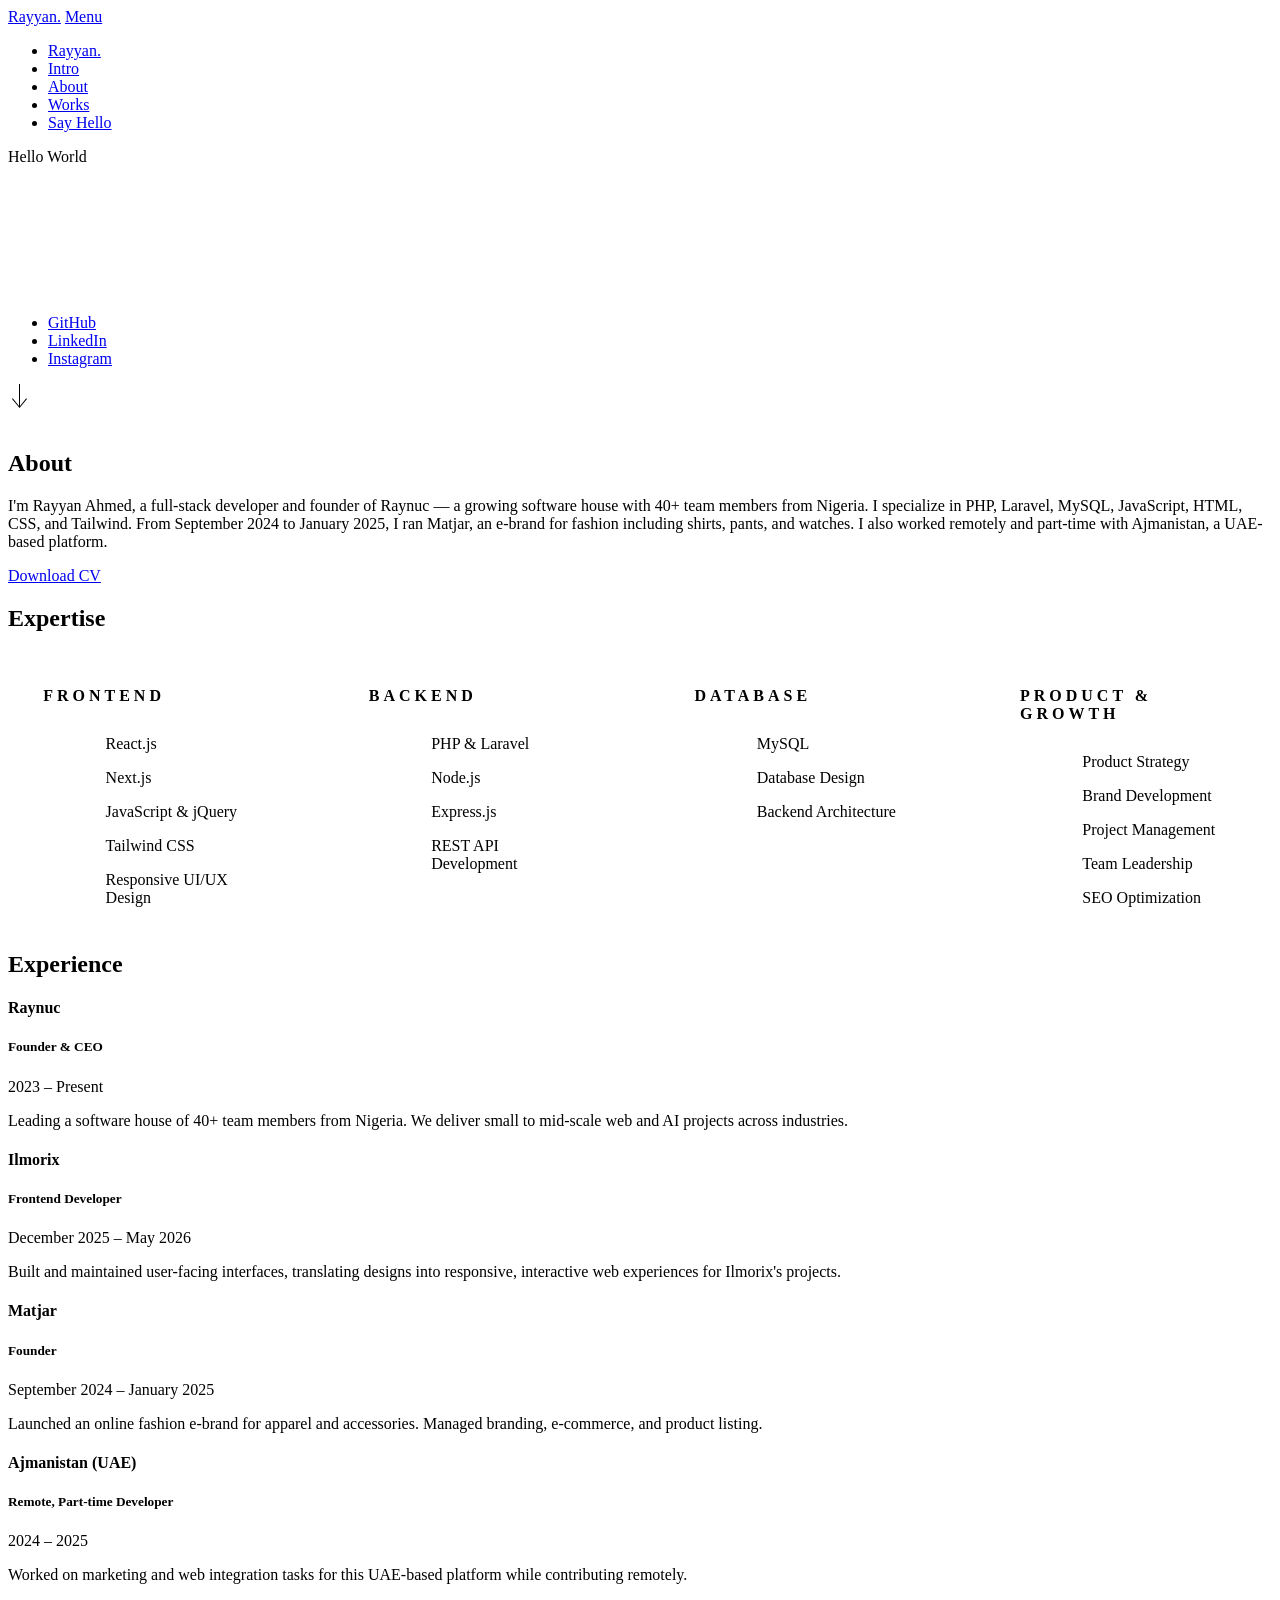
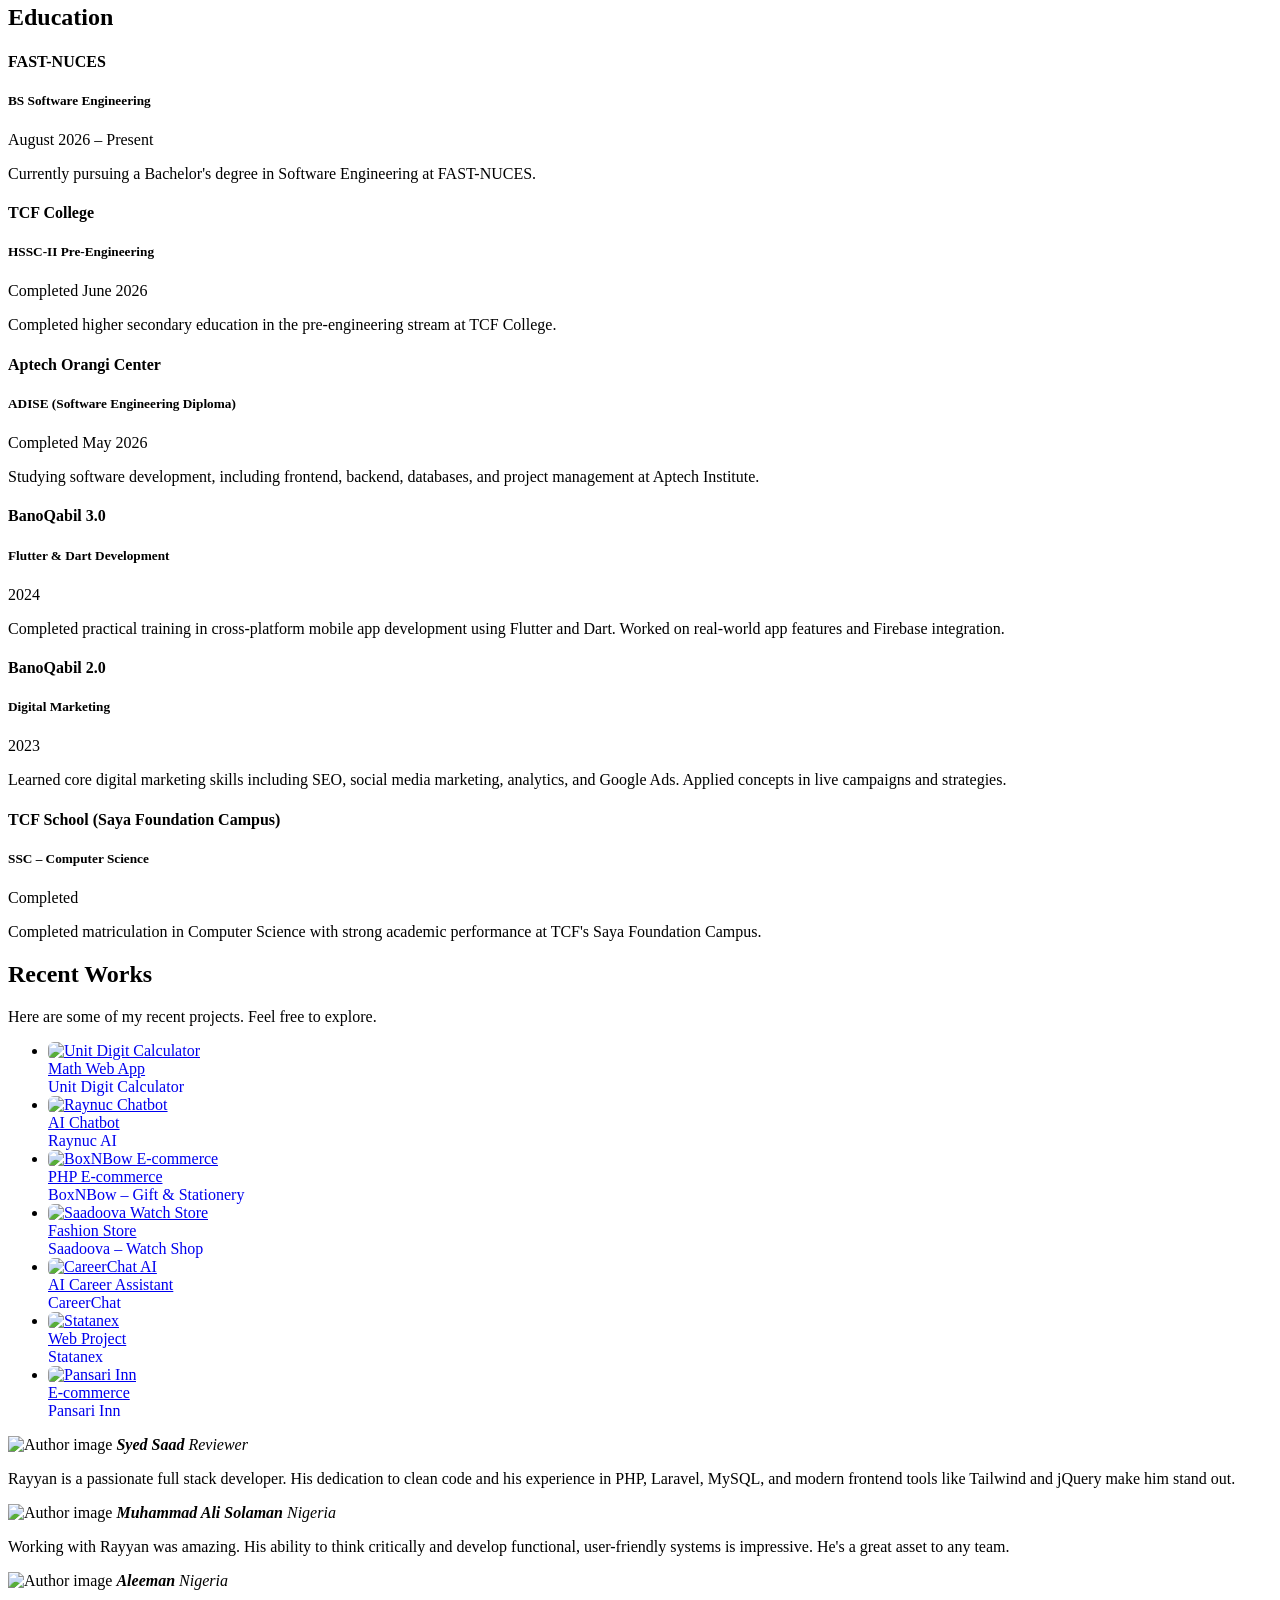
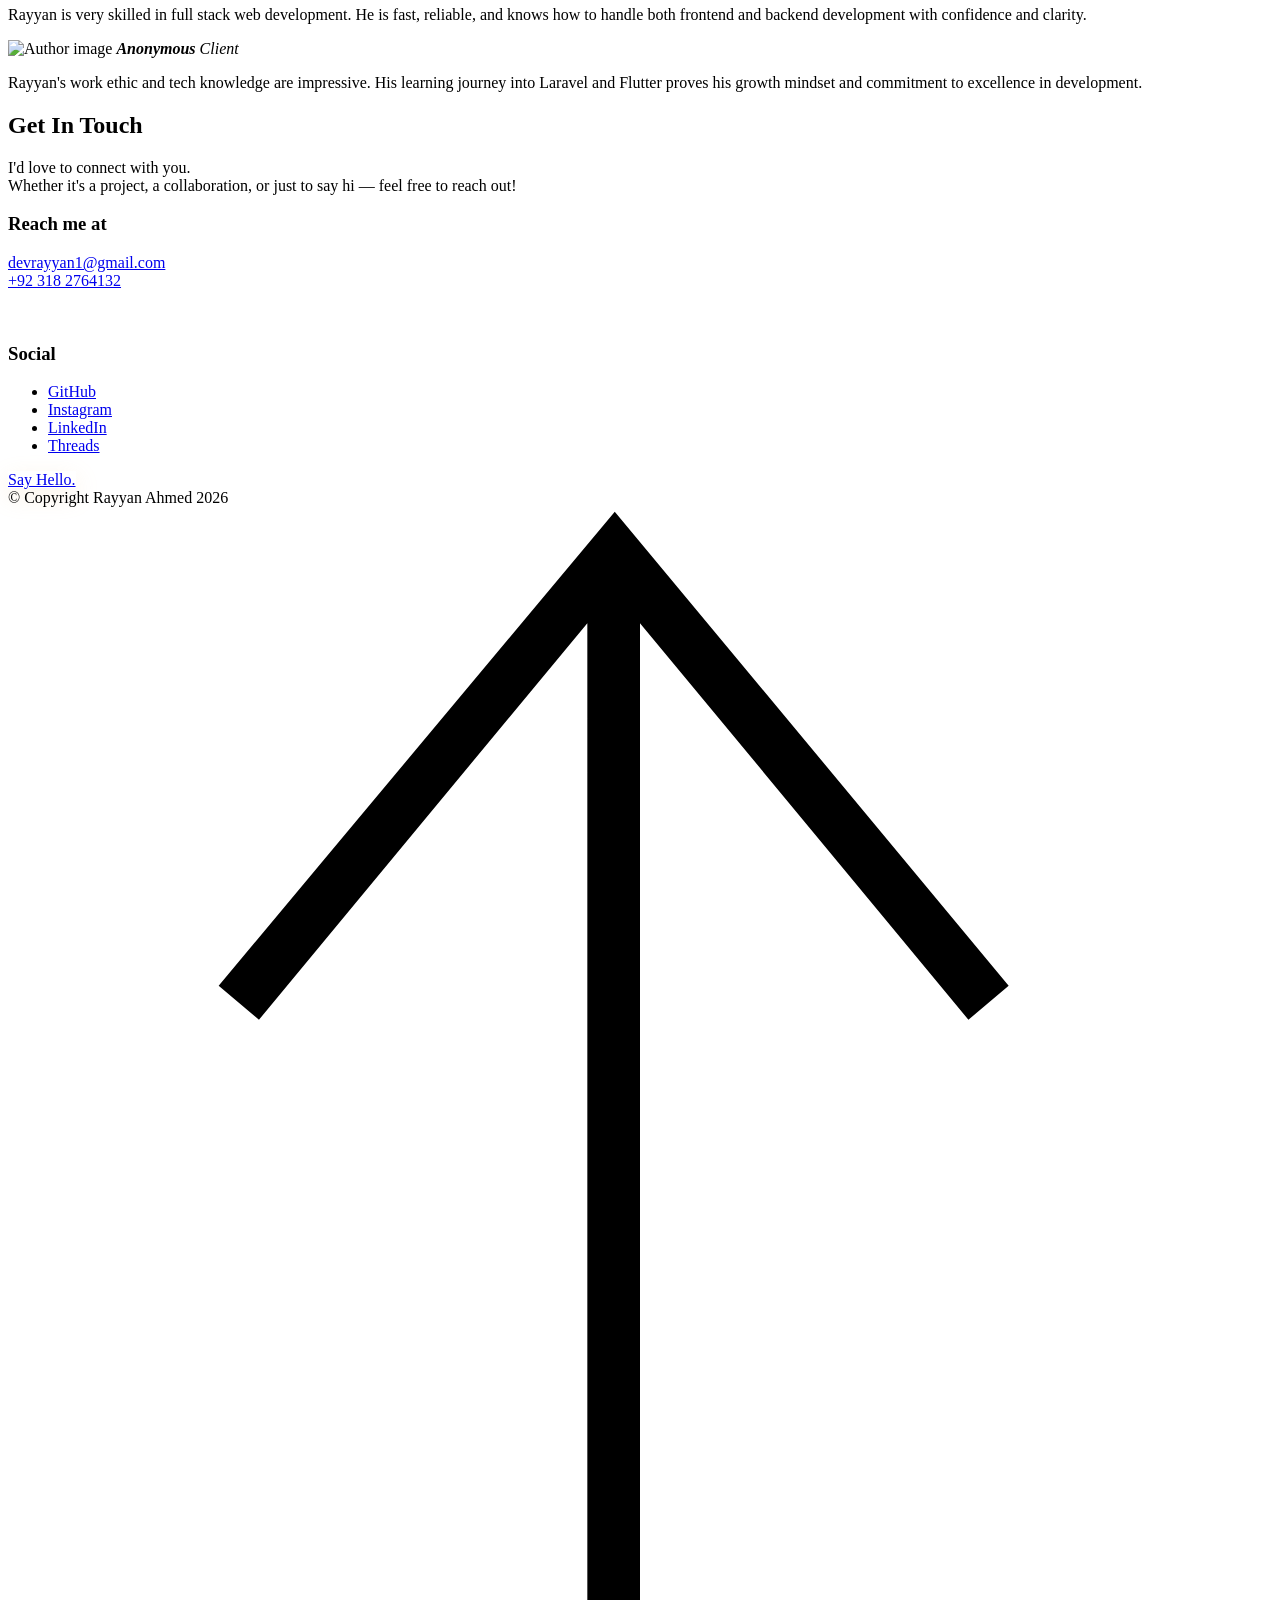
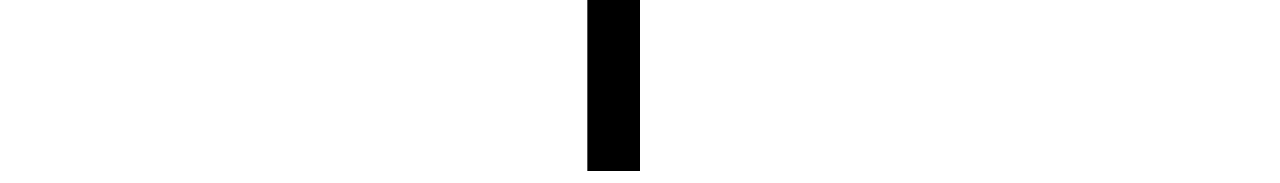
==== index.html @ e224a10b "Backup: portfolio state before premium 3D redesign Co-Authored-By: Claude Opus 5.5 <noreply@anthropi" ====
<!DOCTYPE html>
<html class="no-js ss-preload" lang="en">

<head>
    <meta charset="utf-8">
    <title>Rayyan Ahmed - Full Stack Developer (PHP, Laravel, JavaScript)</title>
    <meta name="viewport" content="width=device-width, initial-scale=1">

    <!-- SEO Meta -->
    <meta name="description"
        content="Rayyan Ahmed is a full stack developer skilled in PHP, Laravel, MySQL, JavaScript, Tailwind CSS & jQuery. Founder of Raynuc, building web apps and AI projects.">
    <meta name="keywords"
        content="Rayyan Ahmed, Full Stack Developer, PHP, Laravel, MySQL, JavaScript, Tailwind, Web Developer, Raynuc, AI Chatbot Developer, Portfolio">
    <meta name="author" content="Rayyan Ahmed">
    <meta name="robots" content="index, follow">

    <!-- Open Graph Meta (for LinkedIn, Facebook) -->
    <meta property="og:title" content="Rayyan Ahmed - Full Stack Developer">
    <meta property="og:description"
        content="Founder of Raynuc. Developer skilled in PHP, Laravel, MySQL, JavaScript, Tailwind CSS, jQuery.">
    <meta property="og:image" content="https://yourdomain.com/images/about-photo.jpg">
    <meta property="og:url" content="https://yourdomain.com/">
    <meta property="og:type" content="website">

    <!-- Twitter Card -->
    <meta name="twitter:card" content="summary_large_image">
    <meta name="twitter:title" content="Rayyan Ahmed - Full Stack Developer">
    <meta name="twitter:description" content="Full Stack Developer (PHP, Laravel, JavaScript). Founder of Raynuc.">
    <meta name="twitter:image" content="https://yourdomain.com/images/about-photo.jpg">

    <!-- Favicon -->
    <link rel="apple-touch-icon" sizes="180x180" href="apple-touch-icon.png">
    <link rel="icon" type="image/png" sizes="32x32" href="favicon-32x32.png">
    <link rel="icon" type="image/png" sizes="16x16" href="favicon-16x16.png">
    <link rel="manifest" href="site.webmanifest">

    <!-- CSS -->
    <link rel="stylesheet" href="css/vendor.css">
    <link rel="stylesheet" href="css/styles.css">

    <style>
        /* ====================== VARIED SECTION EFFECTS ====================== */

        /* ---- HERO: animated gradient shimmer text + drifting circles ---- */
        .text-huge-title {
            background: linear-gradient(100deg, var(--color-text-dark) 30%, var(--color-1) 45%, var(--color-text-dark) 60%);
            background-size: 220% auto;
            -webkit-background-clip: text;
            background-clip: text;
            -webkit-text-fill-color: transparent;
            animation: shimmer 7s linear infinite;
        }
        @keyframes shimmer {
            0% { background-position: 0% 50%; }
            100% { background-position: -220% 50%; }
        }
        .s-pagewrap .circles span {
            animation: drift 14s ease-in-out infinite;
        }
        .s-pagewrap .circles span:nth-child(2) { animation-duration: 18s; animation-direction: reverse; }
        .s-pagewrap .circles span:nth-child(3) { animation-duration: 11s; }
        .s-pagewrap .circles span:nth-child(4) { animation-duration: 16s; animation-direction: reverse; }
        @keyframes drift {
            0%, 100% { transform: translate(-50%, -50%) scale(1); }
            50% { transform: translate(-53%, -47%) scale(1.04); }
        }
        .intro-social li a { position: relative; }
        .intro-social li a::after {
            content: "";
            position: absolute;
            left: 0; bottom: -4px;
            width: 0; height: 1px;
            background: var(--color-1);
            transition: width .3s ease;
        }
        .intro-social li a:hover::after { width: 100%; }

        /* ---- ABOUT PHOTO: tilt-on-move (JS driven, class added) ---- */
        .about-info__pic-block { perspective: 1000px; }
        .about-info__pic {
            border-radius: 14px;
            box-shadow: 0 25px 60px rgba(0,0,0,.4);
            transition: transform .15s ease-out, box-shadow .4s ease;
            will-change: transform;
        }
        .about-info__pic-block:hover .about-info__pic {
            box-shadow: 0 30px 70px rgba(234,190,124,.18);
        }

        /* ---- EXPERTISE: flip-reveal cards (different from tilt) ---- */
        .expertise-grid {
            display: grid;
            grid-template-columns: repeat(auto-fit, minmax(240px, 1fr));
            gap: 2.4rem;
            margin-top: var(--vspace-1_5);
        }
        .expertise-cat {
            background: rgba(255,255,255,.025);
            border: 1px solid var(--color-border);
            border-radius: 14px;
            padding: 2.2rem 2.2rem 1rem;
            position: relative;
            overflow: hidden;
            isolation: isolate;
        }
        .expertise-cat::before {
            content: "";
            position: absolute;
            inset: 0;
            background: linear-gradient(135deg, var(--color-1), var(--color-2));
            opacity: 0;
            transform: translateY(100%);
            transition: transform .5s cubic-bezier(.19,1,.22,1), opacity .5s ease;
            z-index: -1;
        }
        .expertise-cat:hover::before {
            opacity: .12;
            transform: translateY(0%);
        }
        .expertise-cat__title {
            font-family: var(--font-1);
            font-size: var(--text-xs);
            font-weight: 700;
            text-transform: uppercase;
            letter-spacing: .25em;
            color: var(--color-1);
            margin: 0 0 1.4rem;
        }
        .expertise-cat .skills-list { margin: 0; }
        .expertise-cat .skills-list li {
            display: block;
            background: transparent !important;
            border: none !important;
            padding: .5rem 0 !important;
            margin: 0 !important;
            color: var(--color-text);
            font-size: var(--text-sm);
            position: relative;
            padding-left: 1.4rem !important;
            transition: color .25s ease, transform .25s ease;
        }
        .expertise-cat .skills-list li::before {
            content: "";
            position: absolute;
            left: 0; top: 1.1rem;
            width: 6px; height: 6px;
            border-radius: 50%;
            background: var(--color-1);
            transition: transform .25s ease;
        }
        .expertise-cat .skills-list li:hover {
            color: var(--color-text-dark);
            transform: translateX(4px);
        }
        .expertise-cat .skills-list li:hover::before { transform: scale(1.7); }

        /* ---- TIMELINE: progress line draws on scroll ---- */
        .timeline {
            position: relative;
        }
        .timeline::before {
            background-color: var(--color-border) !important;
        }
        .timeline::after {
            content: "";
            display: block;
            width: 1px;
            background: linear-gradient(var(--color-1), var(--color-2));
            position: absolute;
            top: var(--timeline-top-adjust);
            left: 3px;
            height: 0%;
            transition: height 1.4s cubic-bezier(.19,1,.22,1);
        }
        .about-timelines.ss-animated .timeline::after { height: calc(100% - var(--timeline-top-adjust)); }
        .timeline__block { position: relative; }
        .timeline__bullet { transition: box-shadow .3s ease; }
        .timeline__block:hover .timeline__bullet {
            box-shadow: 0 0 0 6px rgba(234,190,124,.18);
        }
        .timeline__title { color: var(--color-1); }

        /* ---- RECENT WORKS: pop + underline sweep ---- */
        .folio-list__item-link { position: relative; }
        .folio-list__item-pic { overflow: hidden; border-radius: 6px; }
        .folio-list__item-pic img { transition: transform .6s cubic-bezier(.19,1,.22,1); }
        .folio-list__item-link:hover .folio-list__item-pic img { transform: scale(1.12) rotate(-1deg); }
        .folio-list__item-text { overflow: hidden; }
        .folio-list__item-title {
            position: relative;
            display: inline-block;
        }
        .folio-list__item-title::after {
            content: "";
            position: absolute;
            left: 0; bottom: -2px;
            width: 0; height: 1px;
            background: var(--color-1);
            transition: width .35s ease;
        }
        .folio-list__item-link:hover .folio-list__item-title::after { width: 100%; }
        .folio-list__item-link:hover .folio-list__item-title { color: var(--color-1); }

        /* ---- BUTTONS: magnetic-feel press + ripple ---- */
        .btn--primary, .contact-btn {
            position: relative;
            overflow: hidden;
            transition: transform .25s cubic-bezier(.34,1.56,.64,1), box-shadow .3s ease;
            box-shadow: 0 8px 24px rgba(234,190,124,.2);
        }
        .btn--primary:hover, .contact-btn:hover {
            transform: scale(1.035);
            box-shadow: 0 14px 30px rgba(234,190,124,.35);
        }
        .btn--primary:active, .contact-btn:active { transform: scale(.97); }

        /* ---- FOOTER: slow gradient sweep line ---- */
        .s-footer {
            position: relative;
            padding-top: var(--vspace-1_5) !important;
        }
        .s-footer::before {
            content: "";
            position: absolute;
            top: 0; left: 0; right: 0;
            height: 1px;
            background: linear-gradient(90deg, transparent, var(--color-1), var(--color-2), transparent);
            background-size: 200% 100%;
            animation: sweep 6s linear infinite;
        }
        @keyframes sweep {
            0% { background-position: 200% 0; }
            100% { background-position: -200% 0; }
        }
        .ss-go-top a { transition: transform .3s cubic-bezier(.34,1.56,.64,1); }
        .ss-go-top a:hover { transform: translateY(-5px) rotate(-6deg); }

        @media screen and (max-width: 700px) {
            .text-huge-title { animation-duration: 10s; }
        }
    </style>

    <script type="application/ld+json">
{
  "@context": "https://schema.org/",
  "@type": "Person",
  "name": "Rayyan Ahmed",
  "url": "https://yourdomain.com/",
  "image": "https://yourdomain.com/images/about-photo.jpg",
  "sameAs": [
    "https://github.com/ceoraynuc",
    "https://www.linkedin.com/in/ceoraynuc/",
    "https://www.instagram.com/developer.rayyan"
  ],
  "jobTitle": "Full Stack Developer",
  "worksFor": {
    "@type": "Organization",
    "name": "Raynuc"
  },
  "knowsAbout": ["PHP", "Laravel", "MySQL", "JavaScript", "Tailwind CSS", "jQuery", "Flutter", "AI Chatbots"]
}
</script>

</head>


<body id="top">
    <div id="preloader">
        <div id="loader"></div>
    </div>

    <div class="s-pagewrap">
        <div class="circles">
            <span></span><span></span><span></span><span></span><span></span>
        </div>

        <header class="s-header">
            <div class="header-mobile">
                <span class="mobile-home-link"><a href="index.html">Rayyan.</a></span>
                <a class="mobile-menu-toggle" href="#0"><span>Menu</span></a>
            </div>

            <div class="row wide main-nav-wrap">
                <nav class="column lg-12 main-nav">
                    <ul>
                        <li><a href="index.html" class="home-link">Rayyan.</a></li>
                        <li class="current"><a href="#intro" class="smoothscroll">Intro</a></li>
                        <li><a href="#about" class="smoothscroll">About</a></li>
                        <li><a href="#works" class="smoothscroll">Works</a></li>
                        <li><a href="#contact" class="smoothscroll">Say Hello</a></li>
                    </ul>
                </nav>
            </div>
        </header>

        <main class="s-content">

            <section id="intro" class="s-intro target-section">
                <div class="row intro-content wide">
                    <div class="column">
                        <div class="text-pretitle with-line">
                            Hello World
                        </div>
                        <h1 class="text-huge-title">
                            I am Rayyan,<br>
                            a full stack developer <br>
                            skilled in PHP, MySQL<br>
                            Tailwind CSS, jQuery.

                        </h1>
                    </div>
                    <ul class="intro-social">
                        <li><a href="https://github.com/ceoraynuc" target="_blank" rel="noopener noreferrer">GitHub</a>
                        </li>
                        <li><a href="https://www.linkedin.com/in/ceoraynuc/" target="_blank"
                                rel="noopener noreferrer">LinkedIn</a></li>
                        <li><a href="https://www.instagram.com/developer.rayyan" target="_blank"
                                rel="noopener noreferrer">Instagram</a></li>
                    </ul>

                </div>
                <a href="#about" class="intro-scrolldown smoothscroll">
                    <svg width="24" height="24" viewBox="0 0 24 24" xmlns="http://www.w3.org/2000/svg"
                        fill-rule="evenodd" clip-rule="evenodd">
                        <path
                            d="M11 21.883l-6.235-7.527-.765.644 7.521 9 7.479-9-.764-.645-6.236 7.529v-21.884h-1v21.883z" />
                    </svg>
                </a>
            </section>
            <section id="about" class="s-about target-section">

                <div class="row about-info wide" data-animate-block>
                    <div class="column lg-6 md-12 about-info__pic-block">
                        <img src="images/about-photo.jpeg" srcset="images/about-photo.jpeg 1x, images/about-photo.jpeg "
                            alt="" class="about-info__pic" data-animate-el>
                    </div>

                    <div class="column lg-6 md-12">
                        <div class="about-info__text">
                            <h2 class="text-pretitle with-line" data-animate-el>About</h2>
                            <p class="attention-getter" data-animate-el>
                                I'm Rayyan Ahmed, a full-stack developer and founder of Raynuc — a growing software
                                house with 40+ team members from Nigeria.
                                I specialize in PHP, Laravel, MySQL, JavaScript, HTML, CSS, and Tailwind. From September
                                2024 to January 2025, I ran Matjar, an e-brand
                                for fashion including shirts, pants, and watches. I also worked remotely and part-time
                                with Ajmanistan, a UAE-based platform.
                            </p>
                            <a href="cv.pdf" download class="btn btn--medium u-fullwidth" data-animate-el>
                                Download CV
                            </a>

                        </div>
                    </div>
                </div>

                <div class="row about-expertise" data-animate-block>
                    <div class="column lg-12">
                        <h2 class="text-pretitle" data-animate-el>Expertise</h2>

                        <div class="expertise-grid" data-animate-el>

                            <div class="expertise-cat">
                                <h5 class="expertise-cat__title">Frontend</h5>
                                <ul class="skills-list">
                                    <li>React.js</li>
                                    <li>Next.js</li>
                                    <li>JavaScript & jQuery</li>
                                    <li>Tailwind CSS</li>
                                    <li>Responsive UI/UX Design</li>
                                </ul>
                            </div>

                            <div class="expertise-cat">
                                <h5 class="expertise-cat__title">Backend</h5>
                                <ul class="skills-list">
                                    <li>PHP & Laravel</li>
                                    <li>Node.js</li>
                                    <li>Express.js</li>
                                    <li>REST API Development</li>
                                </ul>
                            </div>

                            <div class="expertise-cat">
                                <h5 class="expertise-cat__title">Database</h5>
                                <ul class="skills-list">
                                    <li>MySQL</li>
                                    <li>Database Design</li>
                                    <li>Backend Architecture</li>
                                </ul>
                            </div>

                            <div class="expertise-cat">
                                <h5 class="expertise-cat__title">Product & Growth</h5>
                                <ul class="skills-list">
                                    <li>Product Strategy</li>
                                    <li>Brand Development</li>
                                    <li>Project Management</li>
                                    <li>Team Leadership</li>
                                    <li>SEO Optimization</li>
                                </ul>
                            </div>

                        </div>
                    </div>
                </div>


                <div class="row about-timelines" data-animate-block>

                    <div class="column lg-6 tab-12">
                        <h2 class="text-pretitle" data-animate-el>Experience</h2>

                        <div class="timeline" data-animate-el>

                            <div class="timeline__block">
                                <div class="timeline__bullet"></div>
                                <div class="timeline__header">
                                    <h4 class="timeline__title">Raynuc</h4>
                                    <h5 class="timeline__meta">Founder & CEO</h5>
                                    <p class="timeline__timeframe">2023 – Present</p>
                                </div>
                                <div class="timeline__desc">
                                    <p>Leading a software house of 40+ team members from Nigeria. We deliver small to
                                        mid-scale web and AI projects across industries.</p>
                                </div>
                            </div>

                            <div class="timeline__block">
                                <div class="timeline__bullet"></div>
                                <div class="timeline__header">
                                    <h4 class="timeline__title">Ilmorix</h4>
                                    <h5 class="timeline__meta">Frontend Developer</h5>
                                    <p class="timeline__timeframe">December 2025 – May 2026</p>
                                </div>
                                <div class="timeline__desc">
                                    <p>Built and maintained user-facing interfaces, translating designs into
                                        responsive, interactive web experiences for Ilmorix's projects.</p>
                                </div>
                            </div>

                            <div class="timeline__block">
                                <div class="timeline__bullet"></div>
                                <div class="timeline__header">
                                    <h4 class="timeline__title">Matjar</h4>
                                    <h5 class="timeline__meta">Founder</h5>
                                    <p class="timeline__timeframe">September 2024 – January 2025</p>
                                </div>
                                <div class="timeline__desc">
                                    <p>Launched an online fashion e-brand for apparel and accessories. Managed branding,
                                        e-commerce, and product listing.</p>
                                </div>
                            </div>

                            <div class="timeline__block">
                                <div class="timeline__bullet"></div>
                                <div class="timeline__header">
                                    <h4 class="timeline__title">Ajmanistan (UAE)</h4>
                                    <h5 class="timeline__meta">Remote, Part-time Developer</h5>
                                    <p class="timeline__timeframe">2024 – 2025</p>
                                </div>
                                <div class="timeline__desc">
                                    <p>Worked on marketing and web integration tasks for this UAE-based platform while
                                        contributing remotely.</p>
                                </div>
                            </div>

                        </div>
                    </div>
                    <div class="column lg-6 tab-12">
                        <h2 class="text-pretitle" data-animate-el>Education</h2>

                        <div class="timeline" data-animate-el>

                            <div class="timeline__block">
                                <div class="timeline__bullet"></div>
                                <div class="timeline__header">
                                    <h4 class="timeline__title">FAST-NUCES</h4>
                                    <h5 class="timeline__meta">BS Software Engineering</h5>
                                    <p class="timeline__timeframe">August 2026 – Present</p>
                                </div>
                                <div class="timeline__desc">
                                    <p>Currently pursuing a Bachelor's degree in Software Engineering at FAST-NUCES.</p>
                                </div>
                            </div>

                            <div class="timeline__block">
                                <div class="timeline__bullet"></div>
                                <div class="timeline__header">
                                    <h4 class="timeline__title">TCF College</h4>
                                    <h5 class="timeline__meta">HSSC-II Pre-Engineering</h5>
                                    <p class="timeline__timeframe">Completed June 2026</p>
                                </div>
                                <div class="timeline__desc">
                                    <p>Completed higher secondary education in the pre-engineering stream at TCF
                                        College.</p>
                                </div>
                            </div>

                            <div class="timeline__block">
                                <div class="timeline__bullet"></div>
                                <div class="timeline__header">
                                    <h4 class="timeline__title">Aptech Orangi Center</h4>
                                    <h5 class="timeline__meta">ADISE (Software Engineering Diploma)</h5>
                                    <p class="timeline__timeframe">Completed May 2026</p>
                                </div>
                                <div class="timeline__desc">
                                    <p>Studying software development, including frontend, backend, databases, and
                                        project management at Aptech Institute.</p>
                                </div>
                            </div>

                            <div class="timeline__block">
                                <div class="timeline__bullet"></div>
                                <div class="timeline__header">
                                    <h4 class="timeline__title">BanoQabil 3.0</h4>
                                    <h5 class="timeline__meta">Flutter & Dart Development</h5>
                                    <p class="timeline__timeframe">2024</p>
                                </div>
                                <div class="timeline__desc">
                                    <p>Completed practical training in cross-platform mobile app development using
                                        Flutter and Dart. Worked on real-world app features and Firebase integration.
                                    </p>
                                </div>
                            </div>

                            <div class="timeline__block">
                                <div class="timeline__bullet"></div>
                                <div class="timeline__header">
                                    <h4 class="timeline__title">BanoQabil 2.0</h4>
                                    <h5 class="timeline__meta">Digital Marketing</h5>
                                    <p class="timeline__timeframe">2023</p>
                                </div>
                                <div class="timeline__desc">
                                    <p>Learned core digital marketing skills including SEO, social media marketing,
                                        analytics, and Google Ads. Applied concepts in live campaigns and strategies.
                                    </p>
                                </div>
                            </div>

                            <div class="timeline__block">
                                <div class="timeline__bullet"></div>
                                <div class="timeline__header">
                                    <h4 class="timeline__title">TCF School (Saya Foundation Campus)</h4>
                                    <h5 class="timeline__meta">SSC – Computer Science</h5>
                                    <p class="timeline__timeframe">Completed</p>
                                </div>
                                <div class="timeline__desc">
                                    <p>Completed matriculation in Computer Science with strong academic performance at
                                        TCF's Saya Foundation Campus.</p>
                                </div>
                            </div>

                        </div>
                    </div>


                </div>
            </section>

            <section id="works" class="s-works target-section">
                <div class="row works-portfolio">
                    <div class="column lg-12" data-animate-block>

                        <h2 class="text-pretitle" data-animate-el>Recent Works</h2>
                        <p class="h1" data-animate-el>
                            Here are some of my recent projects. Feel free to explore.
                        </p>

                        <ul class="folio-list row block-lg-one-half block-stack-on-1000">

                            <li class="folio-list__item column" data-animate-el>
                                <a class="folio-list__item-link" href="https://unitdigitcalculator.vercel.app/"
                                    target="_blank">
                                    <div class="folio-list__item-pic">
                                        <img src="images/portfolio/a.png" alt="Unit Digit Calculator">
                                    </div>
                                    <div class="folio-list__item-text">
                                        <div class="folio-list__item-cat">Math Web App</div>
                                        <div class="folio-list__item-title">Unit Digit Calculator</div>
                                    </div>
                                </a>
                            </li>

                            <li class="folio-list__item column" data-animate-el>
                                <a class="folio-list__item-link" href="https://raynuc.vercel.app/" target="_blank">
                                    <div class="folio-list__item-pic">
                                        <img src="images/portfolio/b.png" alt="Raynuc Chatbot">
                                    </div>
                                    <div class="folio-list__item-text">
                                        <div class="folio-list__item-cat">AI Chatbot</div>
                                        <div class="folio-list__item-title">Raynuc AI</div>
                                    </div>
                                </a>
                            </li>

                            <li class="folio-list__item column" data-animate-el>
                                <a class="folio-list__item-link"
                                    href="https://drive.google.com/file/d/19yAeV945_WEBpqELIVlM0nqWra8oMzWI/view"
                                    target="_blank">
                                    <div class="folio-list__item-pic">
                                        <img src="images/portfolio/c.png" alt="BoxNBow E-commerce">
                                    </div>
                                    <div class="folio-list__item-text">
                                        <div class="folio-list__item-cat">PHP E-commerce</div>
                                        <div class="folio-list__item-title">BoxNBow – Gift & Stationery</div>
                                    </div>
                                </a>
                            </li>

                            <li class="folio-list__item column" data-animate-el>
                                <a class="folio-list__item-link" href="https://saadoova.netlify.app/" target="_blank">
                                    <div class="folio-list__item-pic">
                                        <img src="images/portfolio/d.png" alt="Saadoova Watch Store">
                                    </div>
                                    <div class="folio-list__item-text">
                                        <div class="folio-list__item-cat">Fashion Store</div>
                                        <div class="folio-list__item-title">Saadoova – Watch Shop</div>
                                    </div>
                                </a>
                            </li>

                            <li class="folio-list__item column" data-animate-el>
                                <a class="folio-list__item-link" href="https://careerchat.netlify.app/" target="_blank">
                                    <div class="folio-list__item-pic">
                                        <img src="images/portfolio/e.png" alt="CareerChat AI">
                                    </div>
                                    <div class="folio-list__item-text">
                                        <div class="folio-list__item-cat">AI Career Assistant</div>
                                        <div class="folio-list__item-title">CareerChat</div>
                                    </div>
                                </a>
                            </li>

                            <li class="folio-list__item column" data-animate-el>
                                <a class="folio-list__item-link" href="https://statanex.com/" target="_blank">
                                    <div class="folio-list__item-pic">
                                        <img src="images/portfolio/f.png" alt="Statanex">
                                    </div>
                                    <div class="folio-list__item-text">
                                        <div class="folio-list__item-cat">Web Project</div>
                                        <div class="folio-list__item-title">Statanex</div>
                                    </div>
                                </a>
                            </li>

                            <li class="folio-list__item column" data-animate-el>
                                <a class="folio-list__item-link" href="https://pansariinn.com/shop" target="_blank">
                                    <div class="folio-list__item-pic">
                                        <img src="images/portfolio/g.png" alt="Pansari Inn">
                                    </div>
                                    <div class="folio-list__item-text">
                                        <div class="folio-list__item-cat">E-commerce</div>
                                        <div class="folio-list__item-title">Pansari Inn</div>
                                    </div>
                                </a>
                            </li>

                        </ul>

                    </div>
                </div>
            </section>


            <div class="row testimonials">
                <div class="column lg-12" data-animate-block>

                    <div class="swiper-container testimonial-slider" data-animate-el>

                        <div class="swiper-wrapper">

                            <div class="testimonial-slider__slide swiper-slide">
                                <div class="testimonial-slider__author">
                                    <img src="images/avatars/user-02.jpg" alt="Author image"
                                        class="testimonial-slider__avatar">
                                    <cite class="testimonial-slider__cite">
                                        <strong>Syed Saad</strong>
                                        <span>Reviewer</span>
                                    </cite>
                                </div>
                                <p>
                                    Rayyan is a passionate full stack developer. His dedication to clean code and his
                                    experience in PHP, Laravel, MySQL, and modern frontend tools like Tailwind and
                                    jQuery make him stand out.
                                </p>
                            </div>

                            <div class="testimonial-slider__slide swiper-slide">
                                <div class="testimonial-slider__author">
                                    <img src="images/avatars/user-03.jpg" alt="Author image"
                                        class="testimonial-slider__avatar">
                                    <cite class="testimonial-slider__cite">
                                        <strong>Muhammad Ali Solaman</strong>
                                        <span>Nigeria</span>
                                    </cite>
                                </div>
                                <p>
                                    Working with Rayyan was amazing. His ability to think critically and develop
                                    functional, user-friendly systems is impressive. He's a great asset to any team.
                                </p>
                            </div>

                            <div class="testimonial-slider__slide swiper-slide">
                                <div class="testimonial-slider__author">
                                    <img src="images/avatars/user-01.jpg" alt="Author image"
                                        class="testimonial-slider__avatar">
                                    <cite class="testimonial-slider__cite">
                                        <strong>Aleeman</strong>
                                        <span>Nigeria</span>
                                    </cite>
                                </div>
                                <p>
                                    Rayyan is very skilled in full stack web development. He is fast, reliable, and
                                    knows how to handle both frontend and backend development with confidence and
                                    clarity.
                                </p>
                            </div>

                            <div class="testimonial-slider__slide swiper-slide">
                                <div class="testimonial-slider__author">
                                    <img src="images/avatars/user-06.jpg" alt="Author image"
                                        class="testimonial-slider__avatar">
                                    <cite class="testimonial-slider__cite">
                                        <strong>Anonymous</strong>
                                        <span>Client</span>
                                    </cite>
                                </div>
                                <p>
                                    Rayyan's work ethic and tech knowledge are impressive. His learning journey into
                                    Laravel and Flutter proves his growth mindset and commitment to excellence in
                                    development.
                                </p>
                            </div>

                        </div>

                        <div class="swiper-pagination"></div>

                    </div>

                </div>
            </div>


            </section> <!-- end s-works -->


            <!-- ### contact
================================================== -->
            <section id="contact" class="s-contact target-section">

                <div class="row contact-top">
                    <div class="column lg-12">
                        <h2 class="text-pretitle">
                            Get In Touch
                        </h2>

                        <p class="h1">
                            I'd love to connect with you.<br>
                            Whether it's a project, a collaboration, or just to say hi — feel free to reach out!
                        </p>
                    </div>
                </div> <!-- end contact-top -->

                <div class="row contact-bottom">
                    <div class="column lg-3 md-5 tab-6 stack-on-550 contact-block">
                        <h3 class="text-pretitle">Reach me at</h3>
                        <p class="contact-links">
                            <a href="mailto:devrayyan1@gmail.com"
                                class="mailtoui">devrayyan1@gmail.com</a> <br>
                            <a href="tel:+923182764132">+92 318 2764132</a>
                        </p>
                    </div>
                    <br>
                    <div class="column lg-4 md-5 tab-6 stack-on-550 contact-block">
                        <h3 class="text-pretitle">Social</h3>
                        <ul class="contact-social">
                            <li><a href="https://github.com/ceoraynuc" target="_blank">GitHub</a></li>
                            <!-- <li><a href="https://twitter.com/rayyan_codes" target="_blank">Twitter</a></li> -->
                            <li><a href="https://www.instagram.com/developer.rayyan" target="_blank">Instagram</a></li>
                            <li><a href="https://www.linkedin.com/in/ceoraynuc/" target="_blank">LinkedIn</a></li>
                            <li><a href="https://www.threads.net/@itx__rayyan_ahmed" target="_blank">Threads</a></li>
                        </ul>
                    </div>

                    <div class="column lg-4 md-12 contact-block">
                        <a href="mailto:devrayyan1@gmail.com"
                            class="mailtoui btn btn--medium u-fullwidth contact-btn">Say
                            Hello.</a>
                    </div>
                </div> <!-- end contact-bottom -->

            </section> <!-- end contact -->


            <!-- ## footer
================================================== -->
            <footer class="s-footer">

                <div class="row">
                    <div class="column ss-copyright">
                        <span>© Copyright Rayyan Ahmed 2026</span>
                        <!-- <span>  Customized by <a href="#">Majtak</a></span> -->
                    </div>

                    <div class="ss-go-top">
                        <a class="smoothscroll" title="Back to Top" href="#top">
                            <svg xmlns="http://www.w3.org/2000/svg" viewBox="0 0 24 24" fill-rule="evenodd"
                                clip-rule="evenodd">
                                <path
                                    d="M11 2.206l-6.235 7.528-.765-.645 7.521-9 7.479 9-.764.646-6.236-7.53v21.884h-1v-21.883z" />
                            </svg>
                        </a>
                    </div>
                </div>

            </footer> <!-- end s-footer -->


            <!-- Java Script
================================================== -->
            <script src="js/plugins.js"></script>
            <script src="js/main.js"></script>

            <script>
            (function () {
                // Tilt effect, scoped only to the about photo
                var block = document.querySelector('.about-info__pic-block');
                var pic = document.querySelector('.about-info__pic');
                if (block && pic) {
                    block.addEventListener('mousemove', function (e) {
                        var r = block.getBoundingClientRect();
                        var x = (e.clientX - r.left) / r.width - 0.5;
                        var y = (e.clientY - r.top) / r.height - 0.5;
                        pic.style.transform = 'rotateY(' + (x * 10) + 'deg) rotateX(' + (y * -10) + 'deg) scale(1.02)';
                    });
                    block.addEventListener('mouseleave', function () {
                        pic.style.transform = 'rotateY(0) rotateX(0) scale(1)';
                    });
                }
            })();
            </script>

</body>

</html>
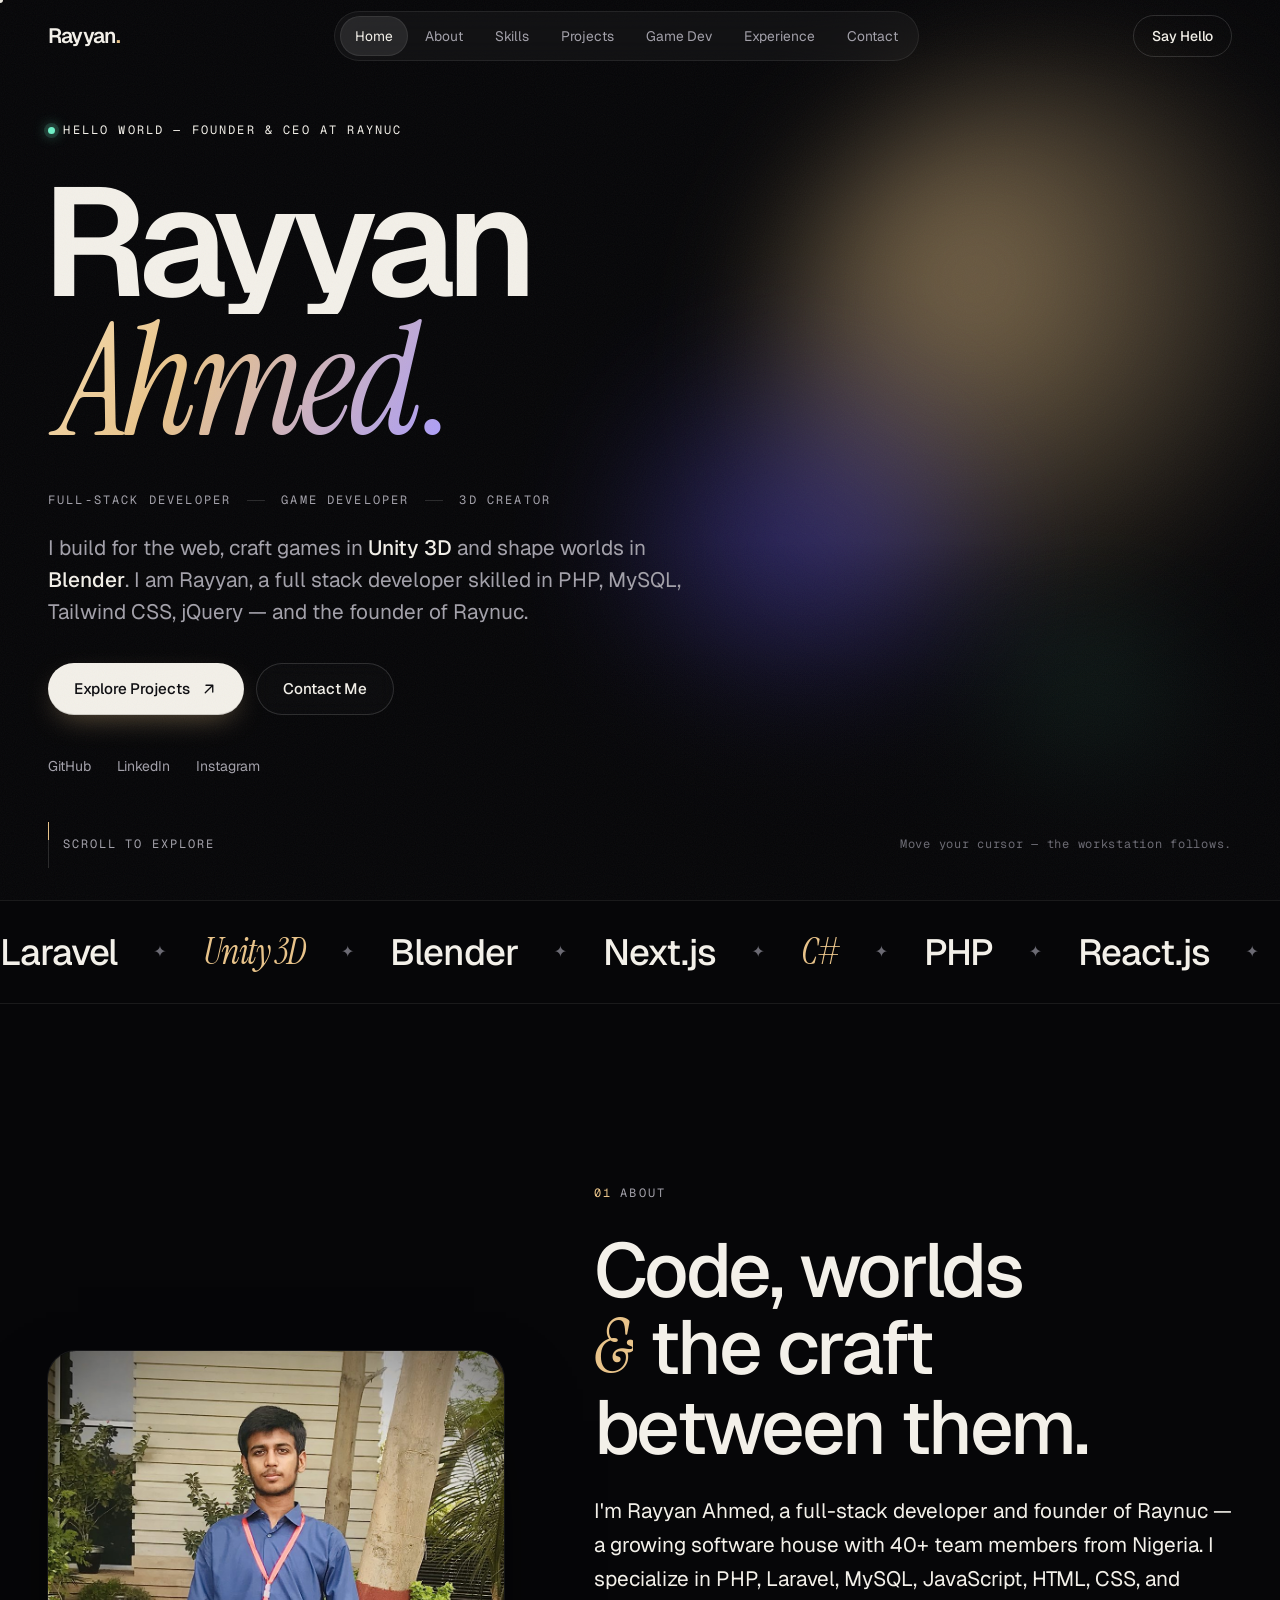
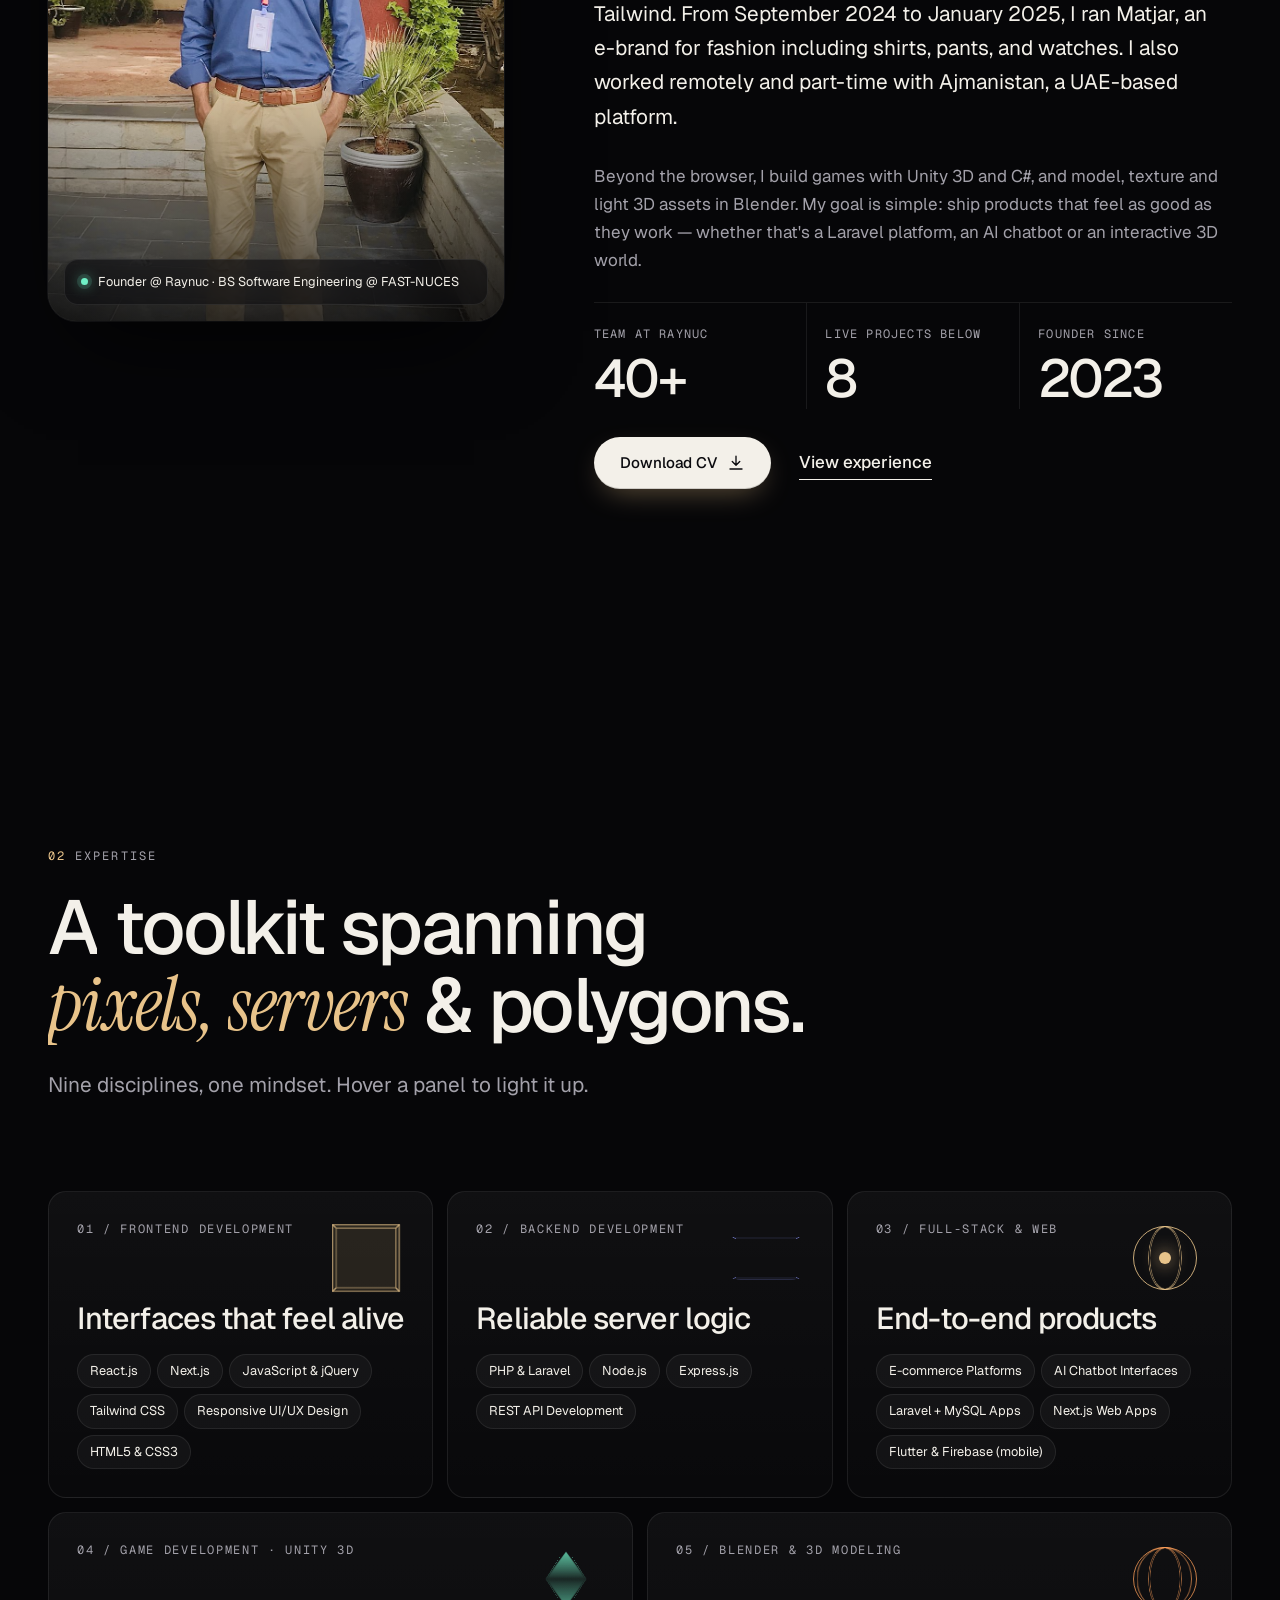
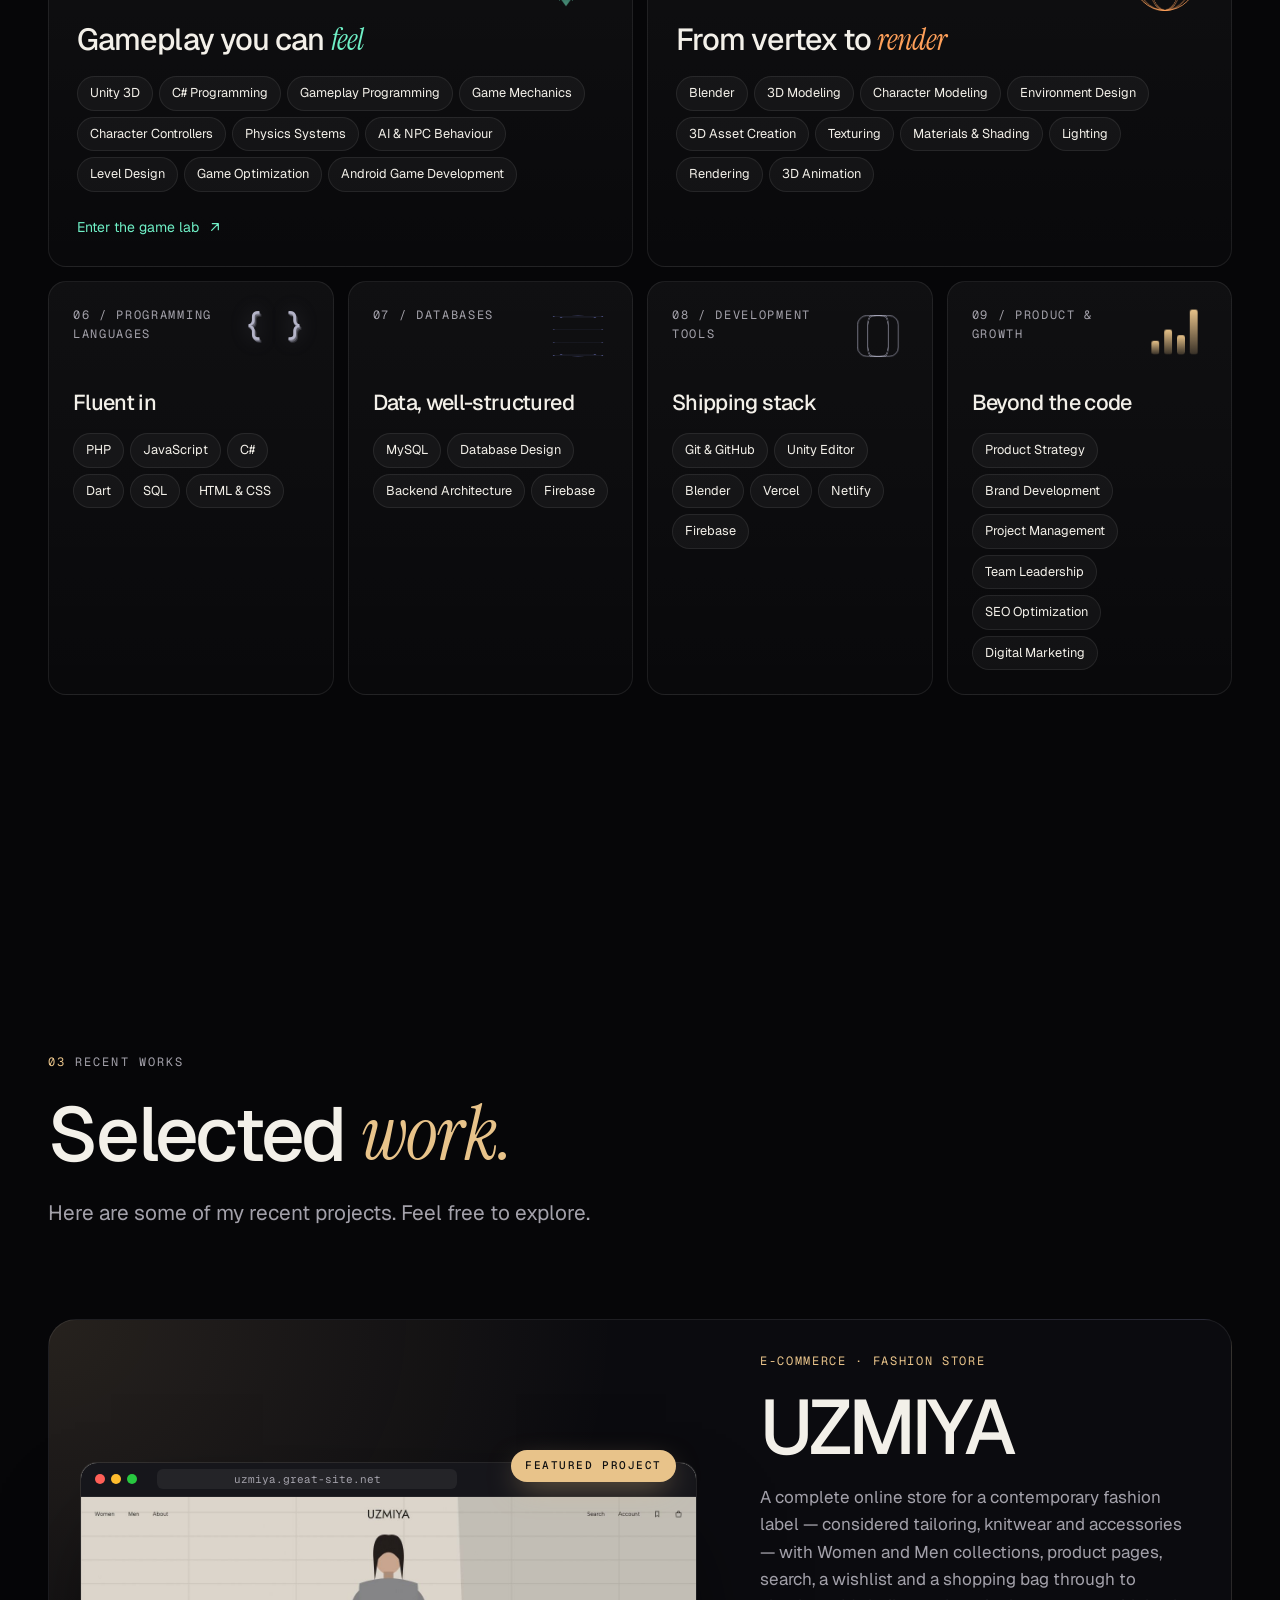
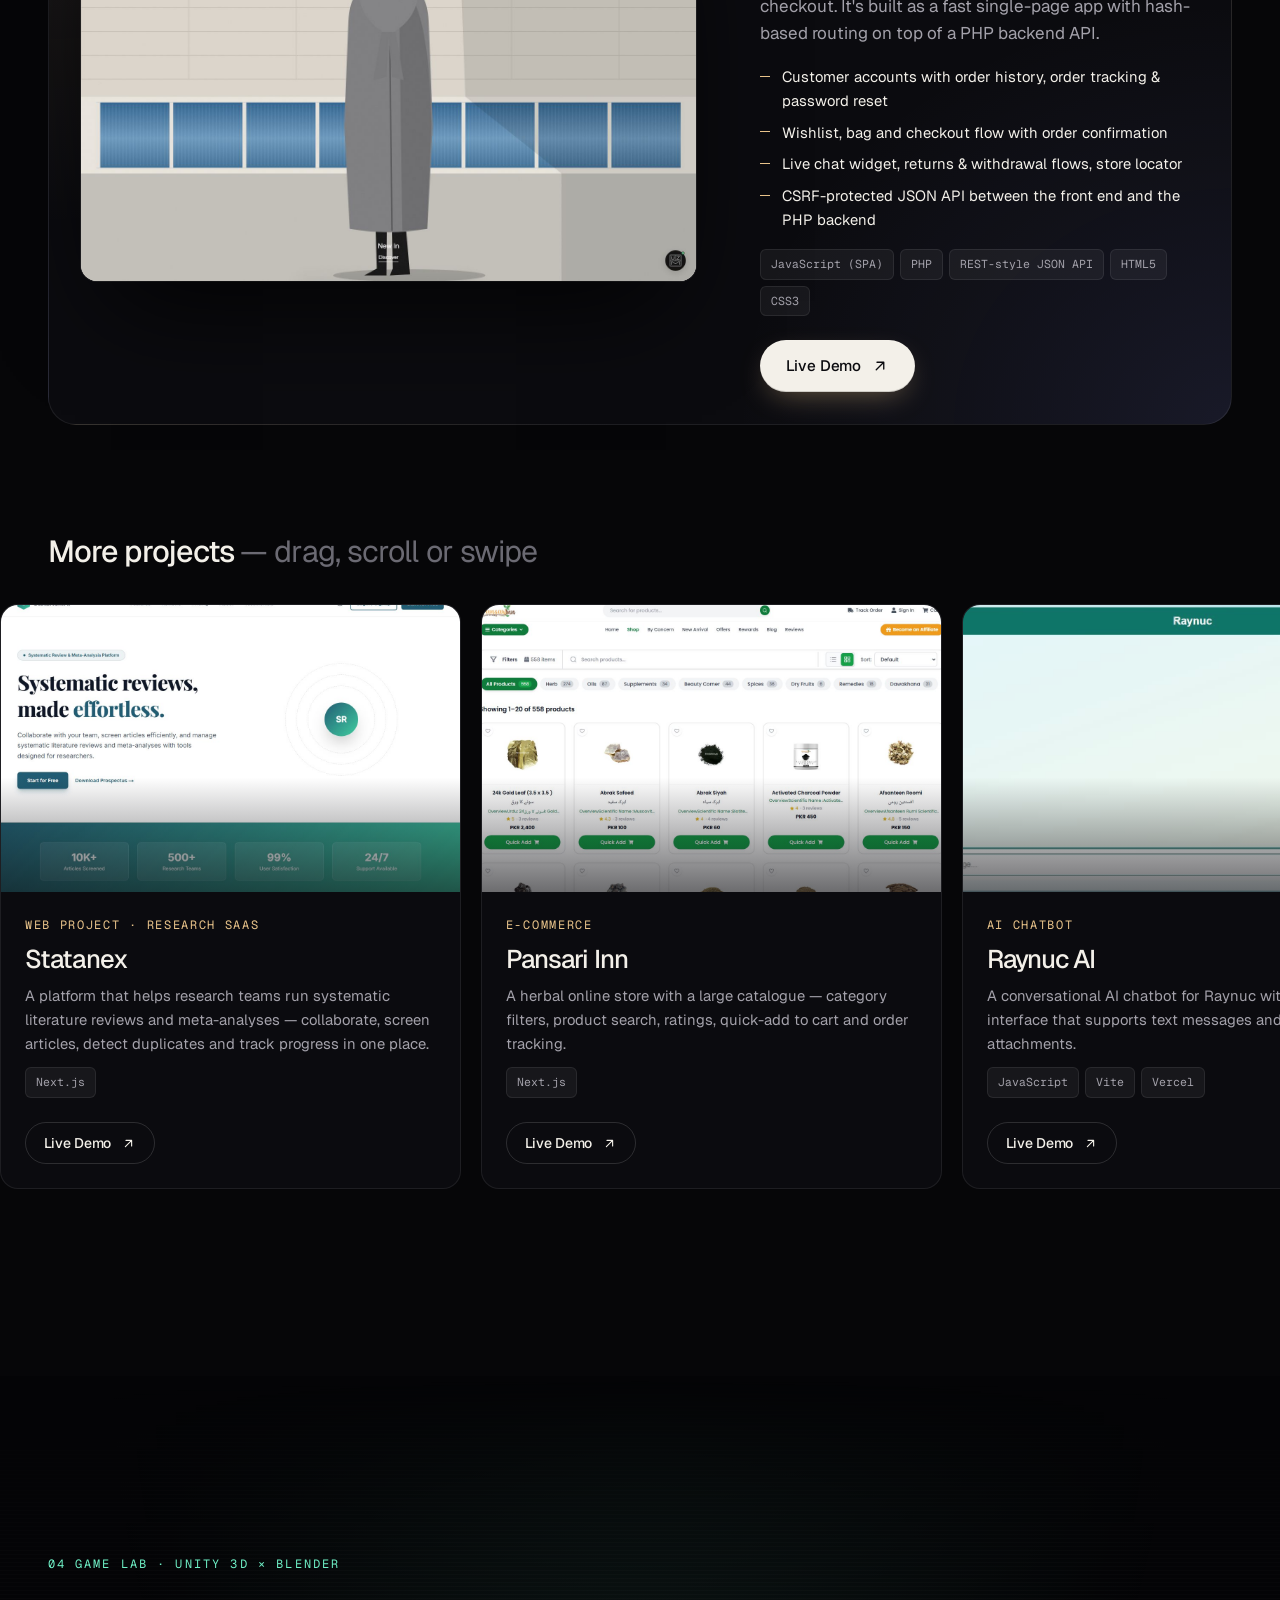
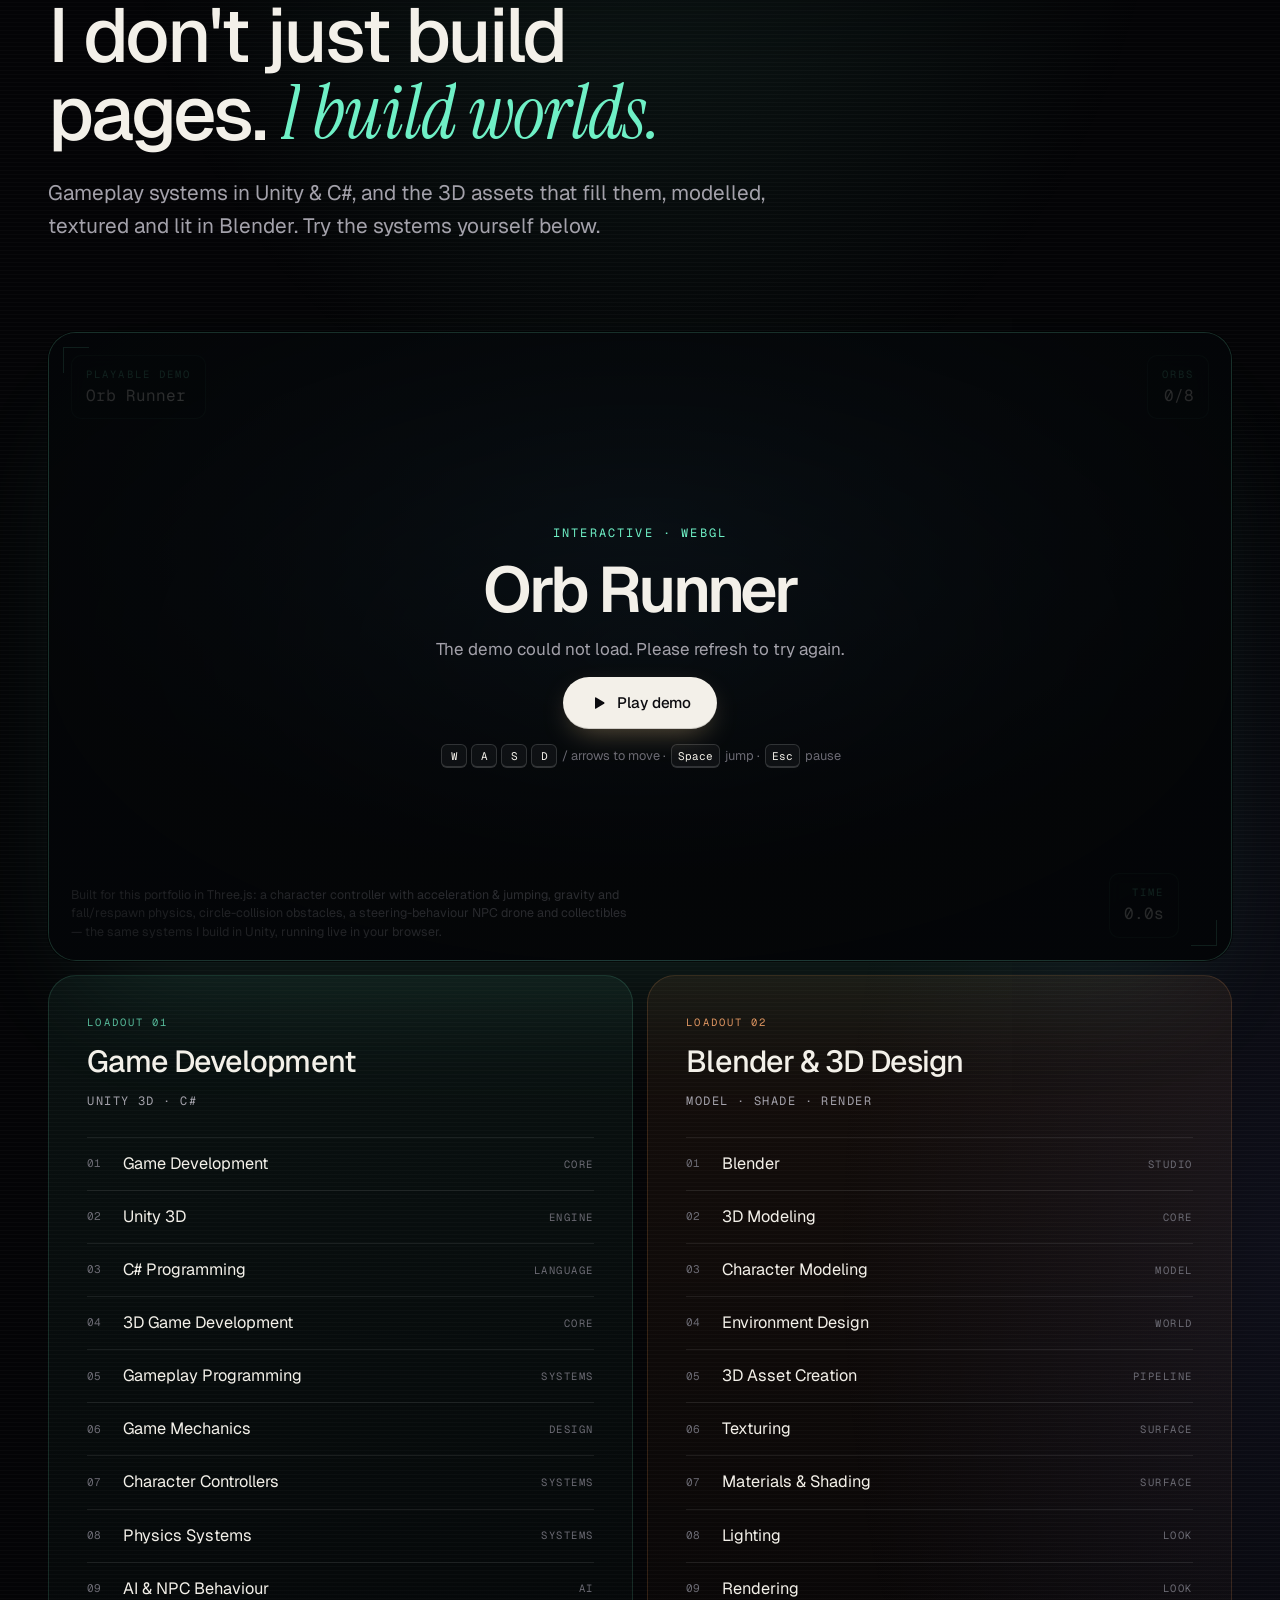
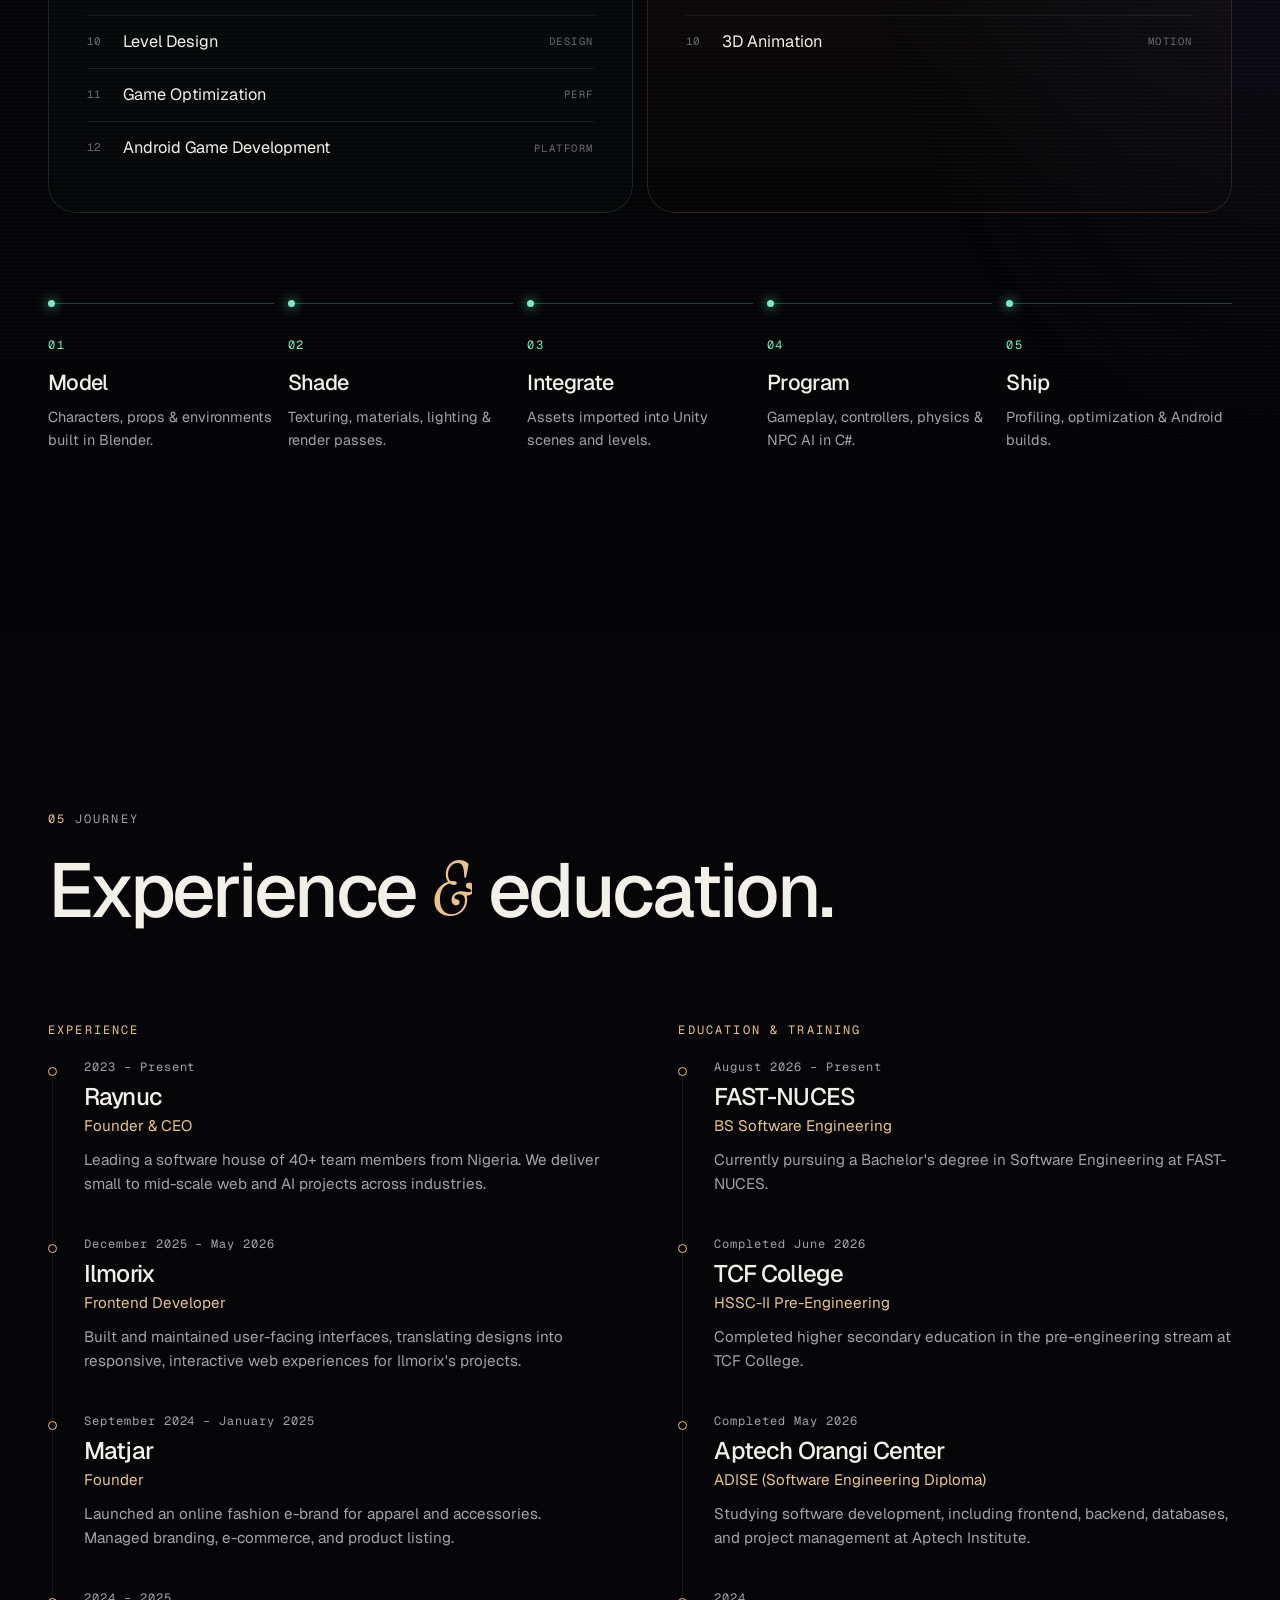
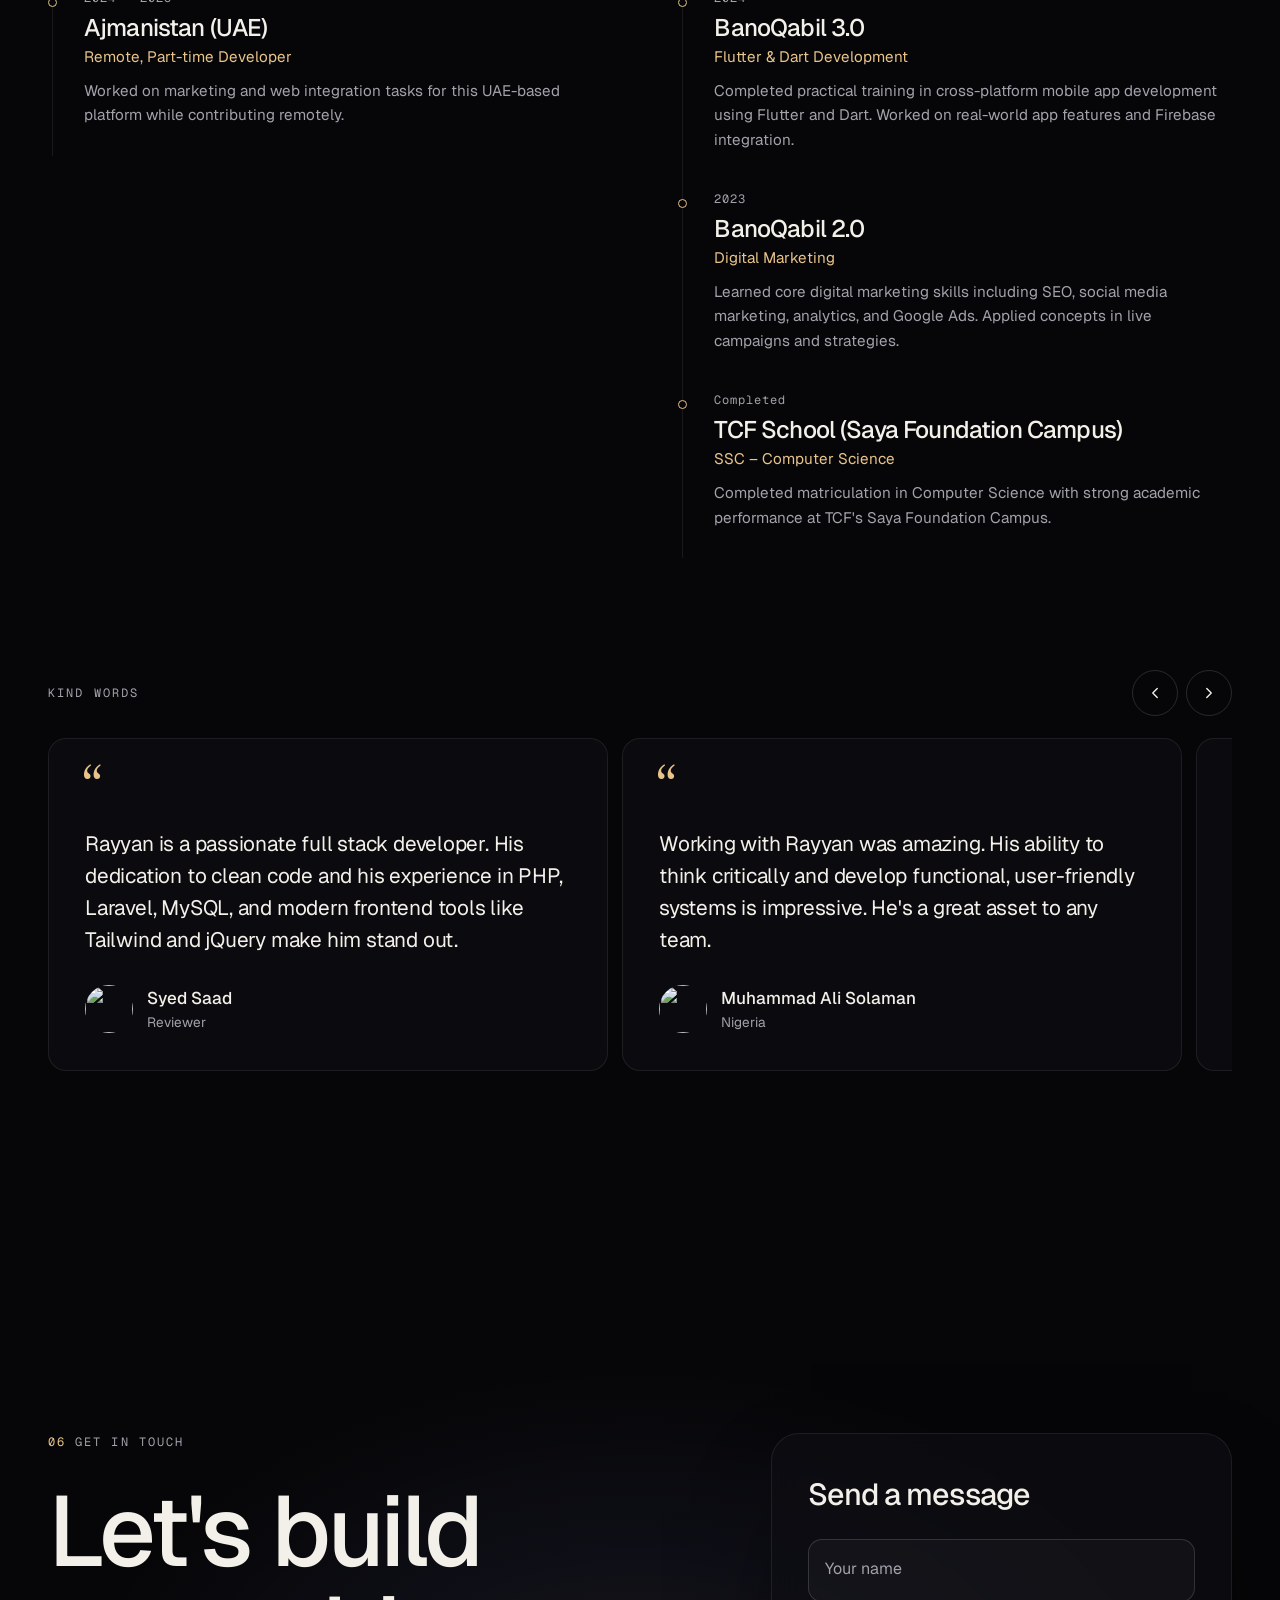
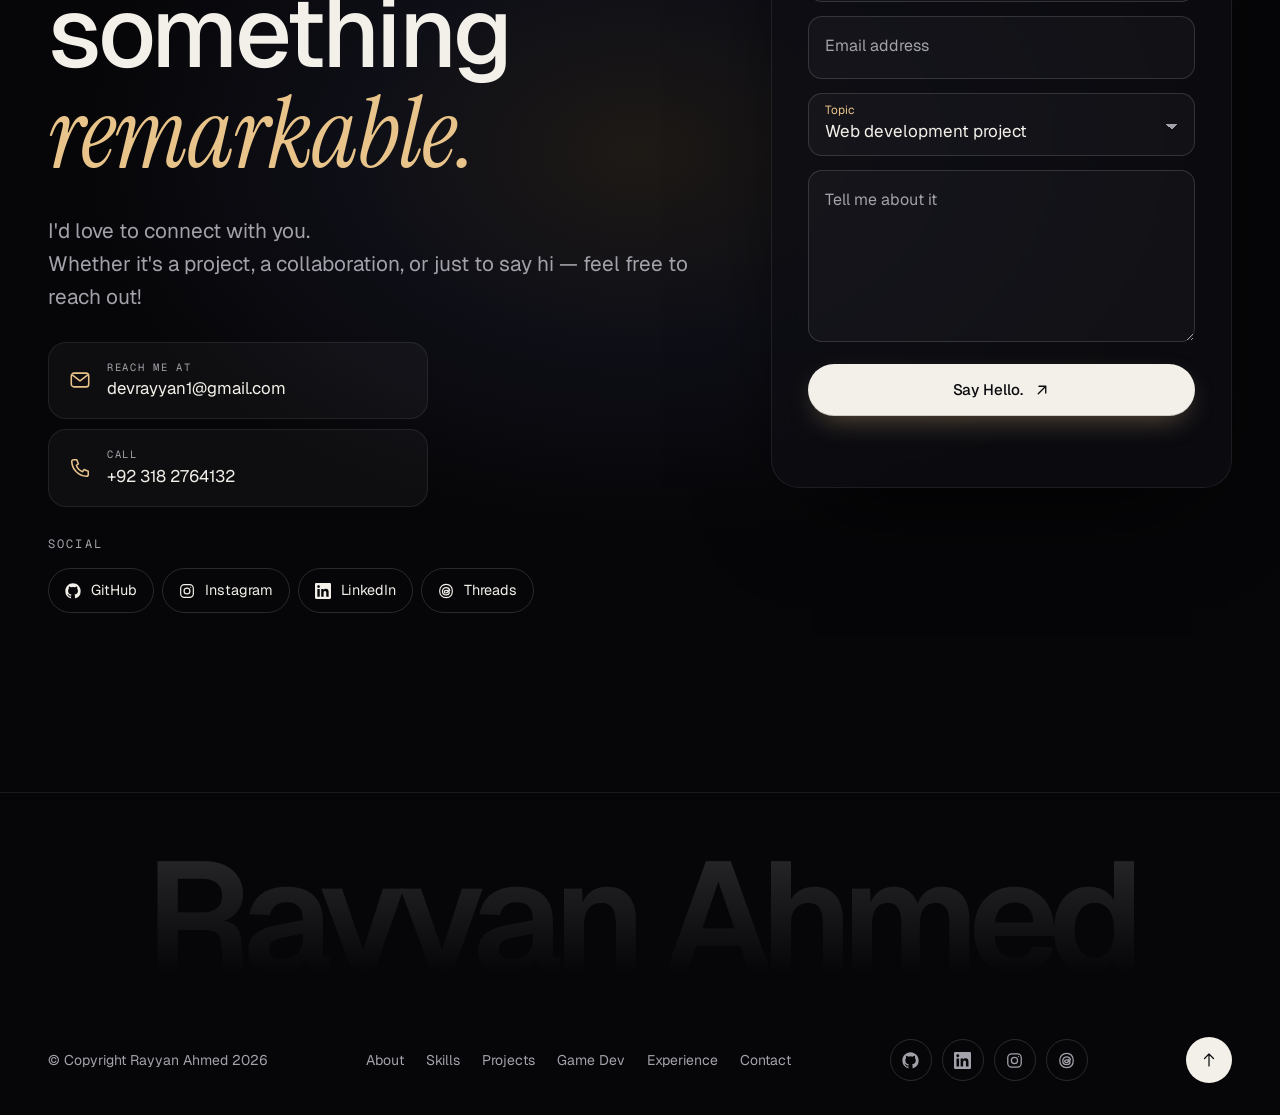
==== commit b62bcac0: "Backup: 3D portfolio redesign before refinement pass Co-Authored-By: Claude Opus 5.5 <noreply@anthro" ====
--- a/index.html
+++ b/index.html
@@ -1,23 +1,26 @@
 <!DOCTYPE html>
-<html class="no-js ss-preload" lang="en">
+<html lang="en" class="no-js">
 
 <head>
     <meta charset="utf-8">
-    <title>Rayyan Ahmed - Full Stack Developer (PHP, Laravel, JavaScript)</title>
-    <meta name="viewport" content="width=device-width, initial-scale=1">
+    <title>Rayyan Ahmed — Full-Stack Developer, Game Developer &amp; 3D Creator</title>
+    <meta name="viewport" content="width=device-width, initial-scale=1, viewport-fit=cover">
+    <meta name="theme-color" content="#060608">
+    <meta name="color-scheme" content="dark">
 
     <!-- SEO Meta -->
     <meta name="description"
-        content="Rayyan Ahmed is a full stack developer skilled in PHP, Laravel, MySQL, JavaScript, Tailwind CSS & jQuery. Founder of Raynuc, building web apps and AI projects.">
+        content="Rayyan Ahmed is a full stack developer skilled in PHP, Laravel, MySQL, JavaScript, Tailwind CSS & jQuery, building games with Unity 3D & C# and 3D worlds in Blender. Founder of Raynuc, building web apps and AI projects.">
     <meta name="keywords"
-        content="Rayyan Ahmed, Full Stack Developer, PHP, Laravel, MySQL, JavaScript, Tailwind, Web Developer, Raynuc, AI Chatbot Developer, Portfolio">
+        content="Rayyan Ahmed, Full Stack Developer, PHP, Laravel, MySQL, JavaScript, Tailwind, Web Developer, Raynuc, AI Chatbot Developer, Portfolio, Game Developer, Unity 3D, C#, Blender, 3D Modeling">
     <meta name="author" content="Rayyan Ahmed">
     <meta name="robots" content="index, follow">
 
-    <!-- Open Graph Meta (for LinkedIn, Facebook) -->
+    <!-- Open Graph Meta (for LinkedIn, Facebook)
+         NOTE: replace https://yourdomain.com with your real portfolio domain once deployed. -->
     <meta property="og:title" content="Rayyan Ahmed - Full Stack Developer">
     <meta property="og:description"
-        content="Founder of Raynuc. Developer skilled in PHP, Laravel, MySQL, JavaScript, Tailwind CSS, jQuery.">
+        content="Founder of Raynuc. Developer skilled in PHP, Laravel, MySQL, JavaScript, Tailwind CSS, jQuery — plus Unity 3D game development and Blender 3D.">
     <meta property="og:image" content="https://yourdomain.com/images/about-photo.jpg">
     <meta property="og:url" content="https://yourdomain.com/">
     <meta property="og:type" content="website">
@@ -34,211 +37,31 @@
     <link rel="icon" type="image/png" sizes="16x16" href="favicon-16x16.png">
     <link rel="manifest" href="site.webmanifest">
 
+    <!-- Fonts -->
+    <link rel="preconnect" href="https://fonts.googleapis.com">
+    <link rel="preconnect" href="https://fonts.gstatic.com" crossorigin>
+    <link rel="stylesheet"
+        href="https://fonts.googleapis.com/css2?family=Geist:wght@300;400;500;600;700&family=Geist+Mono:wght@400;500&family=Instrument+Serif:ital@0;1&display=swap">
+
     <!-- CSS -->
-    <link rel="stylesheet" href="css/vendor.css">
-    <link rel="stylesheet" href="css/styles.css">
-
-    <style>
-        /* ====================== VARIED SECTION EFFECTS ====================== */
-
-        /* ---- HERO: animated gradient shimmer text + drifting circles ---- */
-        .text-huge-title {
-            background: linear-gradient(100deg, var(--color-text-dark) 30%, var(--color-1) 45%, var(--color-text-dark) 60%);
-            background-size: 220% auto;
-            -webkit-background-clip: text;
-            background-clip: text;
-            -webkit-text-fill-color: transparent;
-            animation: shimmer 7s linear infinite;
-        }
-        @keyframes shimmer {
-            0% { background-position: 0% 50%; }
-            100% { background-position: -220% 50%; }
-        }
-        .s-pagewrap .circles span {
-            animation: drift 14s ease-in-out infinite;
-        }
-        .s-pagewrap .circles span:nth-child(2) { animation-duration: 18s; animation-direction: reverse; }
-        .s-pagewrap .circles span:nth-child(3) { animation-duration: 11s; }
-        .s-pagewrap .circles span:nth-child(4) { animation-duration: 16s; animation-direction: reverse; }
-        @keyframes drift {
-            0%, 100% { transform: translate(-50%, -50%) scale(1); }
-            50% { transform: translate(-53%, -47%) scale(1.04); }
-        }
-        .intro-social li a { position: relative; }
-        .intro-social li a::after {
-            content: "";
-            position: absolute;
-            left: 0; bottom: -4px;
-            width: 0; height: 1px;
-            background: var(--color-1);
-            transition: width .3s ease;
-        }
-        .intro-social li a:hover::after { width: 100%; }
-
-        /* ---- ABOUT PHOTO: tilt-on-move (JS driven, class added) ---- */
-        .about-info__pic-block { perspective: 1000px; }
-        .about-info__pic {
-            border-radius: 14px;
-            box-shadow: 0 25px 60px rgba(0,0,0,.4);
-            transition: transform .15s ease-out, box-shadow .4s ease;
-            will-change: transform;
-        }
-        .about-info__pic-block:hover .about-info__pic {
-            box-shadow: 0 30px 70px rgba(234,190,124,.18);
-        }
-
-        /* ---- EXPERTISE: flip-reveal cards (different from tilt) ---- */
-        .expertise-grid {
-            display: grid;
-            grid-template-columns: repeat(auto-fit, minmax(240px, 1fr));
-            gap: 2.4rem;
-            margin-top: var(--vspace-1_5);
-        }
-        .expertise-cat {
-            background: rgba(255,255,255,.025);
-            border: 1px solid var(--color-border);
-            border-radius: 14px;
-            padding: 2.2rem 2.2rem 1rem;
-            position: relative;
-            overflow: hidden;
-            isolation: isolate;
-        }
-        .expertise-cat::before {
-            content: "";
-            position: absolute;
-            inset: 0;
-            background: linear-gradient(135deg, var(--color-1), var(--color-2));
-            opacity: 0;
-            transform: translateY(100%);
-            transition: transform .5s cubic-bezier(.19,1,.22,1), opacity .5s ease;
-            z-index: -1;
-        }
-        .expertise-cat:hover::before {
-            opacity: .12;
-            transform: translateY(0%);
-        }
-        .expertise-cat__title {
-            font-family: var(--font-1);
-            font-size: var(--text-xs);
-            font-weight: 700;
-            text-transform: uppercase;
-            letter-spacing: .25em;
-            color: var(--color-1);
-            margin: 0 0 1.4rem;
-        }
-        .expertise-cat .skills-list { margin: 0; }
-        .expertise-cat .skills-list li {
-            display: block;
-            background: transparent !important;
-            border: none !important;
-            padding: .5rem 0 !important;
-            margin: 0 !important;
-            color: var(--color-text);
-            font-size: var(--text-sm);
-            position: relative;
-            padding-left: 1.4rem !important;
-            transition: color .25s ease, transform .25s ease;
-        }
-        .expertise-cat .skills-list li::before {
-            content: "";
-            position: absolute;
-            left: 0; top: 1.1rem;
-            width: 6px; height: 6px;
-            border-radius: 50%;
-            background: var(--color-1);
-            transition: transform .25s ease;
-        }
-        .expertise-cat .skills-list li:hover {
-            color: var(--color-text-dark);
-            transform: translateX(4px);
-        }
-        .expertise-cat .skills-list li:hover::before { transform: scale(1.7); }
-
-        /* ---- TIMELINE: progress line draws on scroll ---- */
-        .timeline {
-            position: relative;
-        }
-        .timeline::before {
-            background-color: var(--color-border) !important;
-        }
-        .timeline::after {
-            content: "";
-            display: block;
-            width: 1px;
-            background: linear-gradient(var(--color-1), var(--color-2));
-            position: absolute;
-            top: var(--timeline-top-adjust);
-            left: 3px;
-            height: 0%;
-            transition: height 1.4s cubic-bezier(.19,1,.22,1);
-        }
-        .about-timelines.ss-animated .timeline::after { height: calc(100% - var(--timeline-top-adjust)); }
-        .timeline__block { position: relative; }
-        .timeline__bullet { transition: box-shadow .3s ease; }
-        .timeline__block:hover .timeline__bullet {
-            box-shadow: 0 0 0 6px rgba(234,190,124,.18);
-        }
-        .timeline__title { color: var(--color-1); }
-
-        /* ---- RECENT WORKS: pop + underline sweep ---- */
-        .folio-list__item-link { position: relative; }
-        .folio-list__item-pic { overflow: hidden; border-radius: 6px; }
-        .folio-list__item-pic img { transition: transform .6s cubic-bezier(.19,1,.22,1); }
-        .folio-list__item-link:hover .folio-list__item-pic img { transform: scale(1.12) rotate(-1deg); }
-        .folio-list__item-text { overflow: hidden; }
-        .folio-list__item-title {
-            position: relative;
-            display: inline-block;
-        }
-        .folio-list__item-title::after {
-            content: "";
-            position: absolute;
-            left: 0; bottom: -2px;
-            width: 0; height: 1px;
-            background: var(--color-1);
-            transition: width .35s ease;
-        }
-        .folio-list__item-link:hover .folio-list__item-title::after { width: 100%; }
-        .folio-list__item-link:hover .folio-list__item-title { color: var(--color-1); }
-
-        /* ---- BUTTONS: magnetic-feel press + ripple ---- */
-        .btn--primary, .contact-btn {
-            position: relative;
-            overflow: hidden;
-            transition: transform .25s cubic-bezier(.34,1.56,.64,1), box-shadow .3s ease;
-            box-shadow: 0 8px 24px rgba(234,190,124,.2);
-        }
-        .btn--primary:hover, .contact-btn:hover {
-            transform: scale(1.035);
-            box-shadow: 0 14px 30px rgba(234,190,124,.35);
-        }
-        .btn--primary:active, .contact-btn:active { transform: scale(.97); }
-
-        /* ---- FOOTER: slow gradient sweep line ---- */
-        .s-footer {
-            position: relative;
-            padding-top: var(--vspace-1_5) !important;
-        }
-        .s-footer::before {
-            content: "";
-            position: absolute;
-            top: 0; left: 0; right: 0;
-            height: 1px;
-            background: linear-gradient(90deg, transparent, var(--color-1), var(--color-2), transparent);
-            background-size: 200% 100%;
-            animation: sweep 6s linear infinite;
-        }
-        @keyframes sweep {
-            0% { background-position: 200% 0; }
-            100% { background-position: -200% 0; }
-        }
-        .ss-go-top a { transition: transform .3s cubic-bezier(.34,1.56,.64,1); }
-        .ss-go-top a:hover { transform: translateY(-5px) rotate(-6deg); }
-
-        @media screen and (max-width: 700px) {
-            .text-huge-title { animation-duration: 10s; }
-        }
-    </style>
+    <link rel="stylesheet" href="css/main.css">
+
+    <!-- Three.js (ES modules) -->
+    <script type="importmap">
+    {
+      "imports": {
+        "three": "https://cdn.jsdelivr.net/npm/three@0.160.0/build/three.module.js",
+        "three/addons/": "https://cdn.jsdelivr.net/npm/three@0.160.0/examples/jsm/"
+      }
+    }
+    </script>
+    <link rel="modulepreload" href="https://cdn.jsdelivr.net/npm/three@0.160.0/build/three.module.js" crossorigin>
+
+    <!-- GSAP + ScrollTrigger + Lenis smooth scroll -->
+    <script defer src="https://cdnjs.cloudflare.com/ajax/libs/gsap/3.12.5/gsap.min.js"></script>
+    <script defer src="https://cdnjs.cloudflare.com/ajax/libs/gsap/3.12.5/ScrollTrigger.min.js"></script>
+    <script defer src="https://unpkg.com/lenis@1.1.13/dist/lenis.min.js"></script>
+    <script type="module" src="js/app.js"></script>
 
     <script type="application/ld+json">
 {
@@ -250,598 +73,903 @@
   "sameAs": [
     "https://github.com/ceoraynuc",
     "https://www.linkedin.com/in/ceoraynuc/",
-    "https://www.instagram.com/developer.rayyan"
+    "https://www.instagram.com/developer.rayyan",
+    "https://www.threads.net/@itx__rayyan_ahmed"
   ],
   "jobTitle": "Full Stack Developer",
   "worksFor": {
     "@type": "Organization",
     "name": "Raynuc"
   },
-  "knowsAbout": ["PHP", "Laravel", "MySQL", "JavaScript", "Tailwind CSS", "jQuery", "Flutter", "AI Chatbots"]
+  "knowsAbout": ["PHP", "Laravel", "MySQL", "JavaScript", "Tailwind CSS", "jQuery", "Flutter", "AI Chatbots", "Unity 3D", "C#", "Game Development", "Blender", "3D Modeling"]
 }
 </script>
-
 </head>
 
-
 <body id="top">
-    <div id="preloader">
-        <div id="loader"></div>
+    <a class="skip-link" href="#main">Skip to content</a>
+
+    <!-- SVG icon sprite -->
+    <svg width="0" height="0" style="position:absolute" aria-hidden="true">
+        <symbol id="i-github" viewBox="0 0 24 24">
+            <path fill="currentColor"
+                d="M12 .5C5.65.5.5 5.65.5 12a11.5 11.5 0 0 0 7.86 10.92c.58.1.79-.25.79-.56v-2c-3.2.7-3.88-1.37-3.88-1.37-.53-1.33-1.28-1.69-1.28-1.69-1.05-.72.08-.7.08-.7 1.16.08 1.77 1.19 1.77 1.19 1.03 1.77 2.7 1.26 3.36.96.1-.75.4-1.26.73-1.55-2.55-.29-5.24-1.28-5.24-5.69 0-1.26.45-2.28 1.19-3.09-.12-.29-.52-1.46.11-3.05 0 0 .97-.31 3.17 1.18a11 11 0 0 1 5.77 0c2.2-1.49 3.17-1.18 3.17-1.18.63 1.59.23 2.76.11 3.05.74.81 1.19 1.83 1.19 3.09 0 4.42-2.7 5.39-5.26 5.68.41.36.78 1.06.78 2.14v3.17c0 .31.21.67.8.56A11.5 11.5 0 0 0 23.5 12C23.5 5.65 18.35.5 12 .5Z" />
+        </symbol>
+        <symbol id="i-linkedin" viewBox="0 0 24 24">
+            <path fill="currentColor"
+                d="M20.45 20.45h-3.56v-5.57c0-1.33-.02-3.04-1.85-3.04-1.86 0-2.14 1.45-2.14 2.94v5.67H9.35V9h3.41v1.56h.05c.48-.9 1.64-1.85 3.37-1.85 3.6 0 4.27 2.37 4.27 5.46v6.28ZM5.34 7.43a2.06 2.06 0 1 1 0-4.13 2.06 2.06 0 0 1 0 4.13ZM7.12 20.45H3.56V9h3.56v11.45ZM22.22 0H1.77C.79 0 0 .77 0 1.73v20.54C0 23.23.79 24 1.77 24h20.45c.98 0 1.78-.77 1.78-1.73V1.73C24 .77 23.2 0 22.22 0Z" />
+        </symbol>
+        <symbol id="i-instagram" viewBox="0 0 24 24">
+            <g fill="none" stroke="currentColor" stroke-width="1.8">
+                <rect x="2.5" y="2.5" width="19" height="19" rx="5.5" />
+                <circle cx="12" cy="12" r="4.4" />
+                <circle cx="17.6" cy="6.4" r=".9" fill="currentColor" stroke="none" />
+            </g>
+        </symbol>
+        <symbol id="i-threads" viewBox="0 0 24 24">
+            <path fill="none" stroke="currentColor" stroke-width="1.8" stroke-linecap="round"
+                d="M17.6 11.2c-.4-3-2.4-4.4-5.3-4.4-3.3 0-5.6 2.4-5.6 5.4 0 3.5 2.3 5.6 5.6 5.6 2.6 0 4.6-1.4 4.6-3.6 0-2.2-2-3.2-4.4-3.2-1.9 0-3.1.8-3.1 2.1 0 1.2 1 1.9 2.4 1.9 2.4 0 3.4-1.8 3.4-4.4M12.3 22c5.6 0 9.2-3.7 9.2-10S17.9 2 12.3 2 2.5 5.7 2.5 12s4.2 10 9.8 10Z" />
+        </symbol>
+        <symbol id="i-arrow" viewBox="0 0 24 24">
+            <path fill="none" stroke="currentColor" stroke-width="1.8" stroke-linecap="round" stroke-linejoin="round"
+                d="M7 17 17 7M8 7h9v9" />
+        </symbol>
+        <symbol id="i-down" viewBox="0 0 24 24">
+            <path fill="none" stroke="currentColor" stroke-width="1.6" stroke-linecap="round" stroke-linejoin="round"
+                d="M12 4v16m-6-6 6 6 6-6" />
+        </symbol>
+        <symbol id="i-mail" viewBox="0 0 24 24">
+            <g fill="none" stroke="currentColor" stroke-width="1.7" stroke-linejoin="round">
+                <rect x="2.5" y="4.5" width="19" height="15" rx="3" />
+                <path d="m3.5 6.5 8.5 6.5 8.5-6.5" />
+            </g>
+        </symbol>
+        <symbol id="i-phone" viewBox="0 0 24 24">
+            <path fill="none" stroke="currentColor" stroke-width="1.7" stroke-linejoin="round"
+                d="M5 3h3.5l1.8 4.6-2.3 1.5a11 11 0 0 0 6.9 6.9l1.5-2.3L21 15.5V19a2 2 0 0 1-2 2A17 17 0 0 1 3 5a2 2 0 0 1 2-2Z" />
+        </symbol>
+        <symbol id="i-download" viewBox="0 0 24 24">
+            <path fill="none" stroke="currentColor" stroke-width="1.8" stroke-linecap="round" stroke-linejoin="round"
+                d="M12 3v12m-5-5 5 5 5-5M4 20h16" />
+        </symbol>
+        <symbol id="i-play" viewBox="0 0 24 24">
+            <path fill="currentColor" d="M8 5.5v13a1 1 0 0 0 1.5.86l10.6-6.5a1 1 0 0 0 0-1.72L9.5 4.64A1 1 0 0 0 8 5.5Z" />
+        </symbol>
+        <symbol id="i-chev" viewBox="0 0 24 24">
+            <path fill="none" stroke="currentColor" stroke-width="1.8" stroke-linecap="round" stroke-linejoin="round"
+                d="m9 6 6 6-6 6" />
+        </symbol>
+    </svg>
+
+    <!-- Preloader -->
+    <div class="preloader" aria-hidden="true">
+        <div class="preloader__inner">
+            <div class="preloader__mark">Rayyan<span>.</span></div>
+            <div class="preloader__bar"><span></span></div>
+            <div class="preloader__meta"><span>Loading experience</span><span class="preloader__count">0</span></div>
+        </div>
     </div>
 
-    <div class="s-pagewrap">
-        <div class="circles">
-            <span></span><span></span><span></span><span></span><span></span>
+    <!-- Custom cursor (pointer devices only) -->
+    <div class="cursor" aria-hidden="true">
+        <div class="cursor__ring"><span class="cursor__label"></span></div>
+        <div class="cursor__dot"></div>
+    </div>
+
+    <div class="grain" aria-hidden="true"></div>
+
+    <!-- Header / Navigation -->
+    <header class="site-header">
+        <div class="site-header__inner">
+            <a href="#home" class="brand" aria-label="Rayyan Ahmed — back to top">Rayyan<span>.</span></a>
+
+            <nav class="nav" aria-label="Primary">
+                <ul class="nav__list">
+                    <li><a href="#home" class="nav__link is-active">Home</a></li>
+                    <li><a href="#about" class="nav__link">About</a></li>
+                    <li><a href="#skills" class="nav__link">Skills</a></li>
+                    <li><a href="#projects" class="nav__link">Projects</a></li>
+                    <li><a href="#gamedev" class="nav__link">Game Dev</a></li>
+                    <li><a href="#experience" class="nav__link">Experience</a></li>
+                    <li><a href="#contact" class="nav__link">Contact</a></li>
+                </ul>
+                <span class="nav__indicator" aria-hidden="true"></span>
+            </nav>
+
+            <a href="#contact" class="btn btn--pill btn--sm header-cta" data-magnetic>Say Hello</a>
+
+            <button class="menu-toggle" type="button" aria-expanded="false" aria-controls="mobile-menu">
+                <span class="menu-toggle__label">Menu</span>
+                <span class="menu-toggle__icon" aria-hidden="true"><i></i><i></i></span>
+            </button>
         </div>
-
-        <header class="s-header">
-            <div class="header-mobile">
-                <span class="mobile-home-link"><a href="index.html">Rayyan.</a></span>
-                <a class="mobile-menu-toggle" href="#0"><span>Menu</span></a>
-            </div>
-
-            <div class="row wide main-nav-wrap">
-                <nav class="column lg-12 main-nav">
-                    <ul>
-                        <li><a href="index.html" class="home-link">Rayyan.</a></li>
-                        <li class="current"><a href="#intro" class="smoothscroll">Intro</a></li>
-                        <li><a href="#about" class="smoothscroll">About</a></li>
-                        <li><a href="#works" class="smoothscroll">Works</a></li>
-                        <li><a href="#contact" class="smoothscroll">Say Hello</a></li>
+    </header>
+
+    <!-- Mobile menu -->
+    <div class="mobile-menu" id="mobile-menu" hidden>
+        <nav aria-label="Mobile">
+            <ol class="mobile-menu__list">
+                <li><a href="#home"><span>01</span>Home</a></li>
+                <li><a href="#about"><span>02</span>About</a></li>
+                <li><a href="#skills"><span>03</span>Skills</a></li>
+                <li><a href="#projects"><span>04</span>Projects</a></li>
+                <li><a href="#gamedev"><span>05</span>Game Dev</a></li>
+                <li><a href="#experience"><span>06</span>Experience</a></li>
+                <li><a href="#contact"><span>07</span>Contact</a></li>
+            </ol>
+        </nav>
+        <div class="mobile-menu__foot">
+            <a href="mailto:devrayyan1@gmail.com">devrayyan1@gmail.com</a>
+            <div class="social-row">
+                <a href="https://github.com/ceoraynuc" target="_blank" rel="noopener noreferrer" aria-label="GitHub"><svg><use href="#i-github" /></svg></a>
+                <a href="https://www.linkedin.com/in/ceoraynuc/" target="_blank" rel="noopener noreferrer" aria-label="LinkedIn"><svg><use href="#i-linkedin" /></svg></a>
+                <a href="https://www.instagram.com/developer.rayyan" target="_blank" rel="noopener noreferrer" aria-label="Instagram"><svg><use href="#i-instagram" /></svg></a>
+                <a href="https://www.threads.net/@itx__rayyan_ahmed" target="_blank" rel="noopener noreferrer" aria-label="Threads"><svg><use href="#i-threads" /></svg></a>
+            </div>
+        </div>
+    </div>
+
+    <main id="main">
+
+        <!-- ============================ HERO ============================ -->
+        <section id="home" class="hero section-target" aria-label="Introduction">
+            <div class="hero__stage" aria-hidden="true">
+                <canvas class="hero__canvas"></canvas>
+                <div class="hero__fallback">
+                    <div class="orb orb--a"></div>
+                    <div class="orb orb--b"></div>
+                    <div class="orb orb--c"></div>
+                </div>
+                <div class="hero__vignette"></div>
+            </div>
+
+            <div class="hero__content container">
+                <p class="eyebrow hero__eyebrow" data-hero-in>
+                    <span class="eyebrow__dot"></span> Hello World &mdash; Founder &amp; CEO at Raynuc
+                </p>
+
+                <h1 class="hero__title" aria-label="Rayyan Ahmed">
+                    <span class="line"><span class="line__inner" data-hero-line>Rayyan</span></span>
+                    <span class="line"><span class="line__inner serif" data-hero-line>Ahmed<em>.</em></span></span>
+                </h1>
+
+                <p class="hero__roles" data-hero-in>
+                    <span>Full-Stack Developer</span><i aria-hidden="true"></i>
+                    <span>Game Developer</span><i aria-hidden="true"></i>
+                    <span>3D Creator</span>
+                </p>
+
+                <p class="hero__lead" data-hero-in>
+                    I build for the web, craft games in <strong>Unity&nbsp;3D</strong> and shape worlds in
+                    <strong>Blender</strong>. I am Rayyan, a full stack developer skilled in PHP, MySQL,
+                    Tailwind CSS, jQuery &mdash; and the founder of Raynuc.
+                </p>
+
+                <div class="hero__actions" data-hero-in>
+                    <a href="#projects" class="btn btn--primary" data-magnetic>
+                        <span>Explore Projects</span>
+                        <svg class="btn__icon"><use href="#i-arrow" /></svg>
+                    </a>
+                    <a href="#contact" class="btn btn--ghost" data-magnetic>
+                        <span>Contact Me</span>
+                    </a>
+                </div>
+
+                <ul class="hero__social" data-hero-in aria-label="Social links">
+                    <li><a href="https://github.com/ceoraynuc" target="_blank" rel="noopener noreferrer">GitHub</a></li>
+                    <li><a href="https://www.linkedin.com/in/ceoraynuc/" target="_blank" rel="noopener noreferrer">LinkedIn</a></li>
+                    <li><a href="https://www.instagram.com/developer.rayyan" target="_blank" rel="noopener noreferrer">Instagram</a></li>
+                </ul>
+            </div>
+
+            <div class="hero__foot container" data-hero-in>
+                <a href="#about" class="scroll-cue" aria-label="Scroll to About">
+                    <span class="scroll-cue__track"><span></span></span>
+                    <span>Scroll to explore</span>
+                </a>
+                <p class="hero__hint">Move your cursor &mdash; the workstation follows.</p>
+            </div>
+        </section>
+
+        <!-- Marquee -->
+        <div class="marquee" aria-hidden="true">
+            <div class="marquee__track">
+                <span>Laravel</span><i>✦</i><span>Unity 3D</span><i>✦</i><span>Blender</span><i>✦</i>
+                <span>Next.js</span><i>✦</i><span>C#</span><i>✦</i><span>PHP</span><i>✦</i>
+                <span>React.js</span><i>✦</i><span>MySQL</span><i>✦</i><span>Three.js</span><i>✦</i>
+                <span>Tailwind CSS</span><i>✦</i><span>Gameplay Systems</span><i>✦</i><span>3D Modeling</span><i>✦</i>
+            </div>
+        </div>
+
+        <!-- ============================ ABOUT ============================ -->
+        <section id="about" class="about section section-target">
+            <div class="container about__grid">
+                <div class="about__media" data-reveal>
+                    <figure class="portrait" data-tilt>
+                        <img src="images/work/rayyan.jpg" alt="Rayyan Ahmed" width="1100" height="1309"
+                            loading="lazy" decoding="async">
+                        <figcaption class="portrait__tag">
+                            <span class="eyebrow__dot"></span> Founder @ Raynuc &middot; BS Software Engineering @ FAST-NUCES
+                        </figcaption>
+                    </figure>
+                </div>
+
+                <div class="about__body">
+                    <p class="eyebrow" data-reveal><span class="eyebrow__num">01</span> About</p>
+                    <h2 class="display" data-split>
+                        Code, worlds <span class="serif">&amp;</span> the craft between them.
+                    </h2>
+
+                    <p class="about__text" data-reveal>
+                        I'm Rayyan Ahmed, a full-stack developer and founder of Raynuc — a growing software
+                        house with 40+ team members from Nigeria.
+                        I specialize in PHP, Laravel, MySQL, JavaScript, HTML, CSS, and Tailwind. From September
+                        2024 to January 2025, I ran Matjar, an e-brand
+                        for fashion including shirts, pants, and watches. I also worked remotely and part-time
+                        with Ajmanistan, a UAE-based platform.
+                    </p>
+                    <p class="about__text about__text--muted" data-reveal>
+                        Beyond the browser, I build games with Unity&nbsp;3D and C#, and model, texture and light 3D
+                        assets in Blender. My goal is simple: ship products that feel as good as they work &mdash;
+                        whether that's a Laravel platform, an AI chatbot or an interactive 3D world.
+                    </p>
+
+                    <dl class="stats" data-reveal>
+                        <div class="stat">
+                            <dt>Team at Raynuc</dt>
+                            <dd><span data-count="40">40</span>+</dd>
+                        </div>
+                        <div class="stat">
+                            <dt>Live projects below</dt>
+                            <dd><span data-count="8">8</span></dd>
+                        </div>
+                        <div class="stat">
+                            <dt>Founder since</dt>
+                            <dd><span data-count="2023">2023</span></dd>
+                        </div>
+                    </dl>
+
+                    <div class="about__actions" data-reveal>
+                        <a href="cv.pdf" download class="btn btn--primary" data-magnetic>
+                            <span>Download CV</span>
+                            <svg class="btn__icon"><use href="#i-download" /></svg>
+                        </a>
+                        <a href="#experience" class="link-underline">View experience</a>
+                    </div>
+                </div>
+            </div>
+        </section>
+
+        <!-- ============================ SKILLS ============================ -->
+        <section id="skills" class="skills section section-target">
+            <div class="container">
+                <header class="section-head">
+                    <p class="eyebrow" data-reveal><span class="eyebrow__num">02</span> Expertise</p>
+                    <h2 class="display" data-split>A toolkit spanning <span class="serif">pixels, servers</span> &amp; polygons.</h2>
+                    <p class="section-head__sub" data-reveal>
+                        Nine disciplines, one mindset. Hover a panel to light it up.
+                    </p>
+                </header>
+
+                <div class="bento">
+                    <article class="tile tile--frontend" data-reveal data-spotlight>
+                        <div class="tile__obj obj-cube" aria-hidden="true"><i></i><i></i><i></i><i></i><i></i><i></i></div>
+                        <p class="tile__kicker">01 / Frontend Development</p>
+                        <h3 class="tile__title">Interfaces that feel alive</h3>
+                        <ul class="chips">
+                            <li>React.js</li><li>Next.js</li><li>JavaScript &amp; jQuery</li>
+                            <li>Tailwind CSS</li><li>Responsive UI/UX Design</li><li>HTML5 &amp; CSS3</li>
+                        </ul>
+                    </article>
+
+                    <article class="tile tile--backend" data-reveal data-spotlight>
+                        <div class="tile__obj obj-stack" aria-hidden="true"><i></i><i></i><i></i></div>
+                        <p class="tile__kicker">02 / Backend Development</p>
+                        <h3 class="tile__title">Reliable server logic</h3>
+                        <ul class="chips">
+                            <li>PHP &amp; Laravel</li><li>Node.js</li><li>Express.js</li><li>REST API Development</li>
+                        </ul>
+                    </article>
+
+                    <article class="tile tile--fullstack" data-reveal data-spotlight>
+                        <div class="tile__obj obj-gyro" aria-hidden="true"><i></i><i></i><i></i><b></b></div>
+                        <p class="tile__kicker">03 / Full-Stack &amp; Web</p>
+                        <h3 class="tile__title">End-to-end products</h3>
+                        <ul class="chips">
+                            <li>E-commerce Platforms</li><li>AI Chatbot Interfaces</li><li>Laravel + MySQL Apps</li>
+                            <li>Next.js Web Apps</li><li>Flutter &amp; Firebase (mobile)</li>
+                        </ul>
+                    </article>
+
+                    <article class="tile tile--game tile--wide" data-reveal data-spotlight>
+                        <div class="tile__obj obj-octa" aria-hidden="true"><i></i><i></i><i></i><i></i><i></i><i></i><i></i><i></i></div>
+                        <p class="tile__kicker">04 / Game Development &middot; Unity 3D</p>
+                        <h3 class="tile__title">Gameplay you can <span class="serif">feel</span></h3>
+                        <ul class="chips">
+                            <li>Unity 3D</li><li>C# Programming</li><li>Gameplay Programming</li><li>Game Mechanics</li>
+                            <li>Character Controllers</li><li>Physics Systems</li><li>AI &amp; NPC Behaviour</li>
+                            <li>Level Design</li><li>Game Optimization</li><li>Android Game Development</li>
+                        </ul>
+                        <a href="#gamedev" class="tile__link">Enter the game lab <svg><use href="#i-arrow" /></svg></a>
+                    </article>
+
+                    <article class="tile tile--blender tile--wide" data-reveal data-spotlight>
+                        <div class="tile__obj obj-sphere" aria-hidden="true"><i></i><i></i><i></i><i></i><i></i><i></i></div>
+                        <p class="tile__kicker">05 / Blender &amp; 3D Modeling</p>
+                        <h3 class="tile__title">From vertex to <span class="serif">render</span></h3>
+                        <ul class="chips">
+                            <li>Blender</li><li>3D Modeling</li><li>Character Modeling</li><li>Environment Design</li>
+                            <li>3D Asset Creation</li><li>Texturing</li><li>Materials &amp; Shading</li>
+                            <li>Lighting</li><li>Rendering</li><li>3D Animation</li>
+                        </ul>
+                    </article>
+
+                    <article class="tile tile--langs tile--sm" data-reveal data-spotlight>
+                        <div class="tile__obj obj-glyph" aria-hidden="true">{ }</div>
+                        <p class="tile__kicker">06 / Programming Languages</p>
+                        <h3 class="tile__title">Fluent in</h3>
+                        <ul class="chips">
+                            <li>PHP</li><li>JavaScript</li><li>C#</li><li>Dart</li><li>SQL</li><li>HTML &amp; CSS</li>
+                        </ul>
+                    </article>
+
+                    <article class="tile tile--db tile--sm" data-reveal data-spotlight>
+                        <div class="tile__obj obj-disks" aria-hidden="true"><i></i><i></i><i></i><i></i></div>
+                        <p class="tile__kicker">07 / Databases</p>
+                        <h3 class="tile__title">Data, well-structured</h3>
+                        <ul class="chips">
+                            <li>MySQL</li><li>Database Design</li><li>Backend Architecture</li><li>Firebase</li>
+                        </ul>
+                    </article>
+
+                    <article class="tile tile--tools tile--sm" data-reveal data-spotlight>
+                        <div class="tile__obj obj-hex" aria-hidden="true"><i></i><i></i><i></i></div>
+                        <p class="tile__kicker">08 / Development Tools</p>
+                        <h3 class="tile__title">Shipping stack</h3>
+                        <ul class="chips">
+                            <li>Git &amp; GitHub</li><li>Unity Editor</li><li>Blender</li><li>Vercel</li><li>Netlify</li><li>Firebase</li>
+                        </ul>
+                    </article>
+
+                    <article class="tile tile--product tile--sm" data-reveal data-spotlight>
+                        <div class="tile__obj obj-bars" aria-hidden="true"><i></i><i></i><i></i><i></i></div>
+                        <p class="tile__kicker">09 / Product &amp; Growth</p>
+                        <h3 class="tile__title">Beyond the code</h3>
+                        <ul class="chips">
+                            <li>Product Strategy</li><li>Brand Development</li><li>Project Management</li>
+                            <li>Team Leadership</li><li>SEO Optimization</li><li>Digital Marketing</li>
+                        </ul>
+                    </article>
+                </div>
+            </div>
+        </section>
+
+        <!-- ============================ PROJECTS ============================ -->
+        <section id="projects" class="projects section section-target">
+            <div class="container">
+                <header class="section-head">
+                    <p class="eyebrow" data-reveal><span class="eyebrow__num">03</span> Recent Works</p>
+                    <h2 class="display" data-split>Selected <span class="serif">work.</span></h2>
+                    <p class="section-head__sub" data-reveal>
+                        Here are some of my recent projects. Feel free to explore.
+                    </p>
+                </header>
+
+                <!-- Featured: UZMIYA -->
+                <article class="feature" data-reveal>
+                    <div class="feature__media" data-tilt data-cursor="Visit">
+                        <a href="https://uzmiya.great-site.net" target="_blank" rel="noopener noreferrer"
+                            class="browser" aria-label="Open UZMIYA live demo in a new tab">
+                            <span class="browser__bar" aria-hidden="true">
+                                <i></i><i></i><i></i>
+                                <span class="browser__url">uzmiya.great-site.net</span>
+                            </span>
+                            <img src="images/work/uzmiya.jpg" alt="UZMIYA online store home page with illustrated fashion hero"
+                                width="1440" height="900" loading="lazy" decoding="async">
+                        </a>
+                        <span class="feature__badge">Featured Project</span>
+                    </div>
+
+                    <div class="feature__body">
+                        <p class="feature__cat">E-commerce &middot; Fashion Store</p>
+                        <h3 class="feature__title">UZMIYA</h3>
+                        <p class="feature__desc">
+                            A complete online store for a contemporary fashion label &mdash; considered tailoring,
+                            knitwear and accessories &mdash; with Women and Men collections, product pages, search,
+                            a wishlist and a shopping bag through to checkout. It's built as a fast single-page app
+                            with hash-based routing on top of a PHP backend API.
+                        </p>
+                        <ul class="feature__points">
+                            <li>Customer accounts with order history, order tracking &amp; password reset</li>
+                            <li>Wishlist, bag and checkout flow with order confirmation</li>
+                            <li>Live chat widget, returns &amp; withdrawal flows, store locator</li>
+                            <li>CSRF-protected JSON API between the front end and the PHP backend</li>
+                        </ul>
+                        <ul class="tech" aria-label="Technologies">
+                            <li>JavaScript (SPA)</li><li>PHP</li><li>REST-style JSON API</li><li>HTML5</li><li>CSS3</li>
+                        </ul>
+                        <div class="feature__actions">
+                            <a href="https://uzmiya.great-site.net" target="_blank" rel="noopener noreferrer"
+                                class="btn btn--primary" data-magnetic>
+                                <span>Live Demo</span><svg class="btn__icon"><use href="#i-arrow" /></svg>
+                            </a>
+                        </div>
+                    </div>
+                </article>
+
+                <p class="work__intro" data-reveal>More projects <span>&mdash; drag, scroll or swipe</span></p>
+            </div>
+
+            <!-- Horizontal gallery (pins on desktop) -->
+            <div class="work">
+                <ul class="work__track">
+                    <li class="work-card">
+                        <a class="work-card__media" href="https://statanex.com/" target="_blank" rel="noopener noreferrer" data-cursor="Visit" aria-label="Open Statanex live site">
+                            <img src="images/work/statanex.jpg" alt="Statanex systematic review platform home page" width="1440" height="900" loading="lazy" decoding="async">
+                        </a>
+                        <div class="work-card__body">
+                            <p class="work-card__cat">Web Project &middot; Research SaaS</p>
+                            <h3 class="work-card__title">Statanex</h3>
+                            <p class="work-card__desc">A platform that helps research teams run systematic literature reviews and meta-analyses &mdash; collaborate, screen articles, detect duplicates and track progress in one place.</p>
+                            <ul class="tech"><li>Next.js</li></ul>
+                            <a class="btn btn--line btn--sm" href="https://statanex.com/" target="_blank" rel="noopener noreferrer">Live Demo <svg class="btn__icon"><use href="#i-arrow" /></svg></a>
+                        </div>
+                    </li>
+
+                    <li class="work-card">
+                        <a class="work-card__media" href="https://pansariinn.com/shop" target="_blank" rel="noopener noreferrer" data-cursor="Visit" aria-label="Open Pansari Inn live store">
+                            <img src="images/work/pansari-inn.jpg" alt="Pansari Inn herbal store product catalogue" width="1440" height="900" loading="lazy" decoding="async">
+                        </a>
+                        <div class="work-card__body">
+                            <p class="work-card__cat">E-commerce</p>
+                            <h3 class="work-card__title">Pansari Inn</h3>
+                            <p class="work-card__desc">A herbal online store with a large catalogue &mdash; category filters, product search, ratings, quick-add to cart and order tracking.</p>
+                            <ul class="tech"><li>Next.js</li></ul>
+                            <a class="btn btn--line btn--sm" href="https://pansariinn.com/shop" target="_blank" rel="noopener noreferrer">Live Demo <svg class="btn__icon"><use href="#i-arrow" /></svg></a>
+                        </div>
+                    </li>
+
+                    <li class="work-card">
+                        <a class="work-card__media" href="https://raynuc.vercel.app/" target="_blank" rel="noopener noreferrer" data-cursor="Visit" aria-label="Open Raynuc AI live demo">
+                            <img src="images/work/raynuc-ai.jpg" alt="Raynuc AI chatbot interface" width="1366" height="643" loading="lazy" decoding="async">
+                        </a>
+                        <div class="work-card__body">
+                            <p class="work-card__cat">AI Chatbot</p>
+                            <h3 class="work-card__title">Raynuc AI</h3>
+                            <p class="work-card__desc">A conversational AI chatbot for Raynuc with a clean chat interface that supports text messages and image attachments.</p>
+                            <ul class="tech"><li>JavaScript</li><li>Vite</li><li>Vercel</li></ul>
+                            <a class="btn btn--line btn--sm" href="https://raynuc.vercel.app/" target="_blank" rel="noopener noreferrer">Live Demo <svg class="btn__icon"><use href="#i-arrow" /></svg></a>
+                        </div>
+                    </li>
+
+                    <li class="work-card">
+                        <a class="work-card__media" href="https://careerchat.netlify.app/" target="_blank" rel="noopener noreferrer" data-cursor="Visit" aria-label="Open CareerChat live demo">
+                            <img src="images/work/careerchat.jpg" alt="CareerChat career counselling chatbot" width="1366" height="643" loading="lazy" decoding="async">
+                        </a>
+                        <div class="work-card__body">
+                            <p class="work-card__cat">AI Career Assistant</p>
+                            <h3 class="work-card__title">CareerChat</h3>
+                            <p class="work-card__desc">A career-counselling chatbot built to help students make informed career choices through a simple conversational interface.</p>
+                            <ul class="tech"><li>HTML</li><li>JavaScript</li><li>Bootstrap 5</li></ul>
+                            <a class="btn btn--line btn--sm" href="https://careerchat.netlify.app/" target="_blank" rel="noopener noreferrer">Live Demo <svg class="btn__icon"><use href="#i-arrow" /></svg></a>
+                        </div>
+                    </li>
+
+                    <li class="work-card">
+                        <a class="work-card__media" href="https://saadoova.netlify.app/" target="_blank" rel="noopener noreferrer" data-cursor="Visit" aria-label="Open Saadoova live site">
+                            <img src="images/work/saadoova.jpg" alt="Saadoova watch shop hero with luxury watch" width="1366" height="641" loading="lazy" decoding="async">
+                        </a>
+                        <div class="work-card__body">
+                            <p class="work-card__cat">Fashion Store</p>
+                            <h3 class="work-card__title">Saadoova &ndash; Watch Shop</h3>
+                            <p class="work-card__desc">A dark, premium storefront for a watch brand with a hero carousel, store and contact sections and direct ordering.</p>
+                            <ul class="tech"><li>HTML</li><li>CSS</li><li>JavaScript</li><li>Bootstrap</li></ul>
+                            <a class="btn btn--line btn--sm" href="https://saadoova.netlify.app/" target="_blank" rel="noopener noreferrer">Live Demo <svg class="btn__icon"><use href="#i-arrow" /></svg></a>
+                        </div>
+                    </li>
+
+                    <li class="work-card">
+                        <a class="work-card__media" href="https://drive.google.com/file/d/19yAeV945_WEBpqELIVlM0nqWra8oMzWI/view" target="_blank" rel="noopener noreferrer" data-cursor="Watch" aria-label="Watch BoxNBow demo">
+                            <img src="images/work/boxnbow.jpg" alt="BoxNBow arts and stationery logo" width="672" height="354" loading="lazy" decoding="async">
+                        </a>
+                        <div class="work-card__body">
+                            <p class="work-card__cat">PHP E-commerce</p>
+                            <h3 class="work-card__title">BoxNBow &ndash; Gift &amp; Stationery</h3>
+                            <p class="work-card__desc">An e-commerce store for gifts and stationery built with PHP. The demo is available as a recorded walkthrough.</p>
+                            <ul class="tech"><li>PHP</li><li>MySQL</li></ul>
+                            <a class="btn btn--line btn--sm" href="https://drive.google.com/file/d/19yAeV945_WEBpqELIVlM0nqWra8oMzWI/view" target="_blank" rel="noopener noreferrer">Watch Demo <svg class="btn__icon"><use href="#i-play" /></svg></a>
+                        </div>
+                    </li>
+
+                    <li class="work-card">
+                        <a class="work-card__media" href="https://unitdigitcalculator.vercel.app/" target="_blank" rel="noopener noreferrer" data-cursor="Visit" aria-label="Open Unit Digit Calculator live demo">
+                            <img src="images/work/unit-digit.jpg" alt="Unit Place Digit Calculator interface" width="843" height="578" loading="lazy" decoding="async">
+                        </a>
+                        <div class="work-card__body">
+                            <p class="work-card__cat">Math Web App</p>
+                            <h3 class="work-card__title">Unit Digit Calculator</h3>
+                            <p class="work-card__desc">Enter a base and an exponent and instantly get the unit-place digit of the power &mdash; a small, focused maths utility.</p>
+                            <ul class="tech"><li>JavaScript</li><li>Bootstrap 5</li></ul>
+                            <a class="btn btn--line btn--sm" href="https://unitdigitcalculator.vercel.app/" target="_blank" rel="noopener noreferrer">Live Demo <svg class="btn__icon"><use href="#i-arrow" /></svg></a>
+                        </div>
+                    </li>
+
+                    <li class="work-card work-card--end">
+                        <div class="work-card__end">
+                            <p class="eyebrow">Want to see more?</p>
+                            <p class="work-card__end-title">More code lives on <span class="serif">GitHub.</span></p>
+                            <a href="https://github.com/ceoraynuc" target="_blank" rel="noopener noreferrer" class="btn btn--primary" data-magnetic>
+                                <svg class="btn__icon btn__icon--lead"><use href="#i-github" /></svg><span>github.com/ceoraynuc</span>
+                            </a>
+                        </div>
+                    </li>
+                </ul>
+            </div>
+        </section>
+
+        <!-- ============================ GAME DEV ============================ -->
+        <section id="gamedev" class="game section section-target">
+            <div class="game__bg" aria-hidden="true"></div>
+            <div class="container">
+                <header class="section-head section-head--game">
+                    <p class="eyebrow eyebrow--hud" data-reveal><span class="eyebrow__num">04</span> Game Lab &middot; Unity 3D &times; Blender</p>
+                    <h2 class="display" data-split>I don't just build pages. <span class="serif">I build worlds.</span></h2>
+                    <p class="section-head__sub" data-reveal>
+                        Gameplay systems in Unity &amp; C#, and the 3D assets that fill them, modelled, textured and lit in Blender.
+                        Try the systems yourself below.
+                    </p>
+                </header>
+
+                <!-- Playable demo -->
+                <div class="arena" data-reveal>
+                    <div class="arena__hud arena__hud--tl" aria-hidden="true">
+                        <span class="hud-label">Playable demo</span>
+                        <span class="hud-value">Orb Runner</span>
+                    </div>
+                    <div class="arena__hud arena__hud--tr" aria-live="polite">
+                        <span class="hud-label">Orbs</span>
+                        <span class="hud-value"><span class="arena__score">0</span>/<span class="arena__total">8</span></span>
+                    </div>
+                    <div class="arena__hud arena__hud--br" aria-hidden="true">
+                        <span class="hud-label">Time</span>
+                        <span class="hud-value arena__time">0.0s</span>
+                    </div>
+
+                    <canvas class="arena__canvas" tabindex="0"
+                        aria-label="Playable 3D demo. Use W A S D or arrow keys to move, Space to jump, Escape to exit."></canvas>
+
+                    <div class="arena__overlay">
+                        <div class="arena__panel">
+                            <p class="eyebrow eyebrow--hud">Interactive &middot; WebGL</p>
+                            <p class="arena__title">Orb Runner</p>
+                            <p class="arena__msg">Collect every orb before the drone catches you. Don't fall off the island.</p>
+                            <button type="button" class="btn btn--primary arena__start" data-magnetic>
+                                <svg class="btn__icon btn__icon--lead"><use href="#i-play" /></svg><span>Play demo</span>
+                            </button>
+                            <p class="arena__keys">
+                                <span class="keys-kb"><kbd>W</kbd><kbd>A</kbd><kbd>S</kbd><kbd>D</kbd> / arrows to move &middot; <kbd>Space</kbd> jump &middot; <kbd>Esc</kbd> pause</span>
+                                <span class="keys-touch">Hold &amp; drag on the island to steer &middot; double-tap to jump.</span>
+                            </p>
+                        </div>
+                    </div>
+                    <p class="arena__caption">
+                        Built for this portfolio in Three.js: a character controller with acceleration &amp; jumping,
+                        gravity and fall/respawn physics, circle-collision obstacles, a steering-behaviour NPC drone and
+                        collectibles &mdash; the same systems I build in Unity, running live in your browser.
+                    </p>
+                </div>
+
+                <!-- Loadouts -->
+                <div class="loadout">
+                    <article class="loadout__panel" data-reveal>
+                        <header class="loadout__head">
+                            <span class="hud-label">Loadout 01</span>
+                            <h3>Game Development</h3>
+                            <p>Unity 3D &middot; C#</p>
+                        </header>
+                        <ol class="loadout__list">
+                            <li><span>Game Development</span><em>Core</em></li>
+                            <li><span>Unity 3D</span><em>Engine</em></li>
+                            <li><span>C# Programming</span><em>Language</em></li>
+                            <li><span>3D Game Development</span><em>Core</em></li>
+                            <li><span>Gameplay Programming</span><em>Systems</em></li>
+                            <li><span>Game Mechanics</span><em>Design</em></li>
+                            <li><span>Character Controllers</span><em>Systems</em></li>
+                            <li><span>Physics Systems</span><em>Systems</em></li>
+                            <li><span>AI &amp; NPC Behaviour</span><em>AI</em></li>
+                            <li><span>Level Design</span><em>Design</em></li>
+                            <li><span>Game Optimization</span><em>Perf</em></li>
+                            <li><span>Android Game Development</span><em>Platform</em></li>
+                        </ol>
+                    </article>
+
+                    <article class="loadout__panel loadout__panel--blender" data-reveal>
+                        <header class="loadout__head">
+                            <span class="hud-label">Loadout 02</span>
+                            <h3>Blender &amp; 3D Design</h3>
+                            <p>Model &middot; Shade &middot; Render</p>
+                        </header>
+                        <ol class="loadout__list">
+                            <li><span>Blender</span><em>Studio</em></li>
+                            <li><span>3D Modeling</span><em>Core</em></li>
+                            <li><span>Character Modeling</span><em>Model</em></li>
+                            <li><span>Environment Design</span><em>World</em></li>
+                            <li><span>3D Asset Creation</span><em>Pipeline</em></li>
+                            <li><span>Texturing</span><em>Surface</em></li>
+                            <li><span>Materials &amp; Shading</span><em>Surface</em></li>
+                            <li><span>Lighting</span><em>Look</em></li>
+                            <li><span>Rendering</span><em>Look</em></li>
+                            <li><span>3D Animation</span><em>Motion</em></li>
+                        </ol>
+                    </article>
+                </div>
+
+                <!-- Pipeline -->
+                <ol class="pipeline" aria-label="My game creation pipeline">
+                    <li data-reveal><span class="pipeline__n">01</span><h4>Model</h4><p>Characters, props &amp; environments built in Blender.</p></li>
+                    <li data-reveal><span class="pipeline__n">02</span><h4>Shade</h4><p>Texturing, materials, lighting &amp; render passes.</p></li>
+                    <li data-reveal><span class="pipeline__n">03</span><h4>Integrate</h4><p>Assets imported into Unity scenes and levels.</p></li>
+                    <li data-reveal><span class="pipeline__n">04</span><h4>Program</h4><p>Gameplay, controllers, physics &amp; NPC AI in C#.</p></li>
+                    <li data-reveal><span class="pipeline__n">05</span><h4>Ship</h4><p>Profiling, optimization &amp; Android builds.</p></li>
+                </ol>
+
+                <!-- Game & Blender media gallery: populated from GAME_SHOWCASE in js/app.js (hidden while empty) -->
+                <div class="showcase" hidden>
+                    <p class="eyebrow eyebrow--hud">Builds &amp; renders</p>
+                    <ul class="showcase__grid"></ul>
+                </div>
+            </div>
+        </section>
+
+        <!-- ============================ EXPERIENCE ============================ -->
+        <section id="experience" class="experience section section-target">
+            <div class="container">
+                <header class="section-head">
+                    <p class="eyebrow" data-reveal><span class="eyebrow__num">05</span> Journey</p>
+                    <h2 class="display" data-split>Experience <span class="serif">&amp;</span> education.</h2>
+                </header>
+
+                <div class="journey">
+                    <div class="journey__col">
+                        <h3 class="journey__label" data-reveal>Experience</h3>
+                        <ol class="timeline">
+                            <li class="tl-item" data-reveal>
+                                <p class="tl-item__time">2023 – Present</p>
+                                <h4 class="tl-item__title">Raynuc</h4>
+                                <p class="tl-item__role">Founder &amp; CEO</p>
+                                <p class="tl-item__desc">Leading a software house of 40+ team members from Nigeria. We deliver small to
+                                    mid-scale web and AI projects across industries.</p>
+                            </li>
+                            <li class="tl-item" data-reveal>
+                                <p class="tl-item__time">December 2025 – May 2026</p>
+                                <h4 class="tl-item__title">Ilmorix</h4>
+                                <p class="tl-item__role">Frontend Developer</p>
+                                <p class="tl-item__desc">Built and maintained user-facing interfaces, translating designs into
+                                    responsive, interactive web experiences for Ilmorix's projects.</p>
+                            </li>
+                            <li class="tl-item" data-reveal>
+                                <p class="tl-item__time">September 2024 – January 2025</p>
+                                <h4 class="tl-item__title">Matjar</h4>
+                                <p class="tl-item__role">Founder</p>
+                                <p class="tl-item__desc">Launched an online fashion e-brand for apparel and accessories. Managed branding,
+                                    e-commerce, and product listing.</p>
+                            </li>
+                            <li class="tl-item" data-reveal>
+                                <p class="tl-item__time">2024 – 2025</p>
+                                <h4 class="tl-item__title">Ajmanistan (UAE)</h4>
+                                <p class="tl-item__role">Remote, Part-time Developer</p>
+                                <p class="tl-item__desc">Worked on marketing and web integration tasks for this UAE-based platform while
+                                    contributing remotely.</p>
+                            </li>
+                        </ol>
+                    </div>
+
+                    <div class="journey__col">
+                        <h3 class="journey__label" data-reveal>Education &amp; Training</h3>
+                        <ol class="timeline">
+                            <li class="tl-item" data-reveal>
+                                <p class="tl-item__time">August 2026 – Present</p>
+                                <h4 class="tl-item__title">FAST-NUCES</h4>
+                                <p class="tl-item__role">BS Software Engineering</p>
+                                <p class="tl-item__desc">Currently pursuing a Bachelor's degree in Software Engineering at FAST-NUCES.</p>
+                            </li>
+                            <li class="tl-item" data-reveal>
+                                <p class="tl-item__time">Completed June 2026</p>
+                                <h4 class="tl-item__title">TCF College</h4>
+                                <p class="tl-item__role">HSSC-II Pre-Engineering</p>
+                                <p class="tl-item__desc">Completed higher secondary education in the pre-engineering stream at TCF
+                                    College.</p>
+                            </li>
+                            <li class="tl-item" data-reveal>
+                                <p class="tl-item__time">Completed May 2026</p>
+                                <h4 class="tl-item__title">Aptech Orangi Center</h4>
+                                <p class="tl-item__role">ADISE (Software Engineering Diploma)</p>
+                                <p class="tl-item__desc">Studying software development, including frontend, backend, databases, and
+                                    project management at Aptech Institute.</p>
+                            </li>
+                            <li class="tl-item" data-reveal>
+                                <p class="tl-item__time">2024</p>
+                                <h4 class="tl-item__title">BanoQabil 3.0</h4>
+                                <p class="tl-item__role">Flutter &amp; Dart Development</p>
+                                <p class="tl-item__desc">Completed practical training in cross-platform mobile app development using
+                                    Flutter and Dart. Worked on real-world app features and Firebase integration.</p>
+                            </li>
+                            <li class="tl-item" data-reveal>
+                                <p class="tl-item__time">2023</p>
+                                <h4 class="tl-item__title">BanoQabil 2.0</h4>
+                                <p class="tl-item__role">Digital Marketing</p>
+                                <p class="tl-item__desc">Learned core digital marketing skills including SEO, social media marketing,
+                                    analytics, and Google Ads. Applied concepts in live campaigns and strategies.</p>
+                            </li>
+                            <li class="tl-item" data-reveal>
+                                <p class="tl-item__time">Completed</p>
+                                <h4 class="tl-item__title">TCF School (Saya Foundation Campus)</h4>
+                                <p class="tl-item__role">SSC – Computer Science</p>
+                                <p class="tl-item__desc">Completed matriculation in Computer Science with strong academic performance at
+                                    TCF's Saya Foundation Campus.</p>
+                            </li>
+                        </ol>
+                    </div>
+                </div>
+
+                <!-- Testimonials -->
+                <div class="voices" data-reveal>
+                    <div class="voices__head">
+                        <p class="eyebrow">Kind words</p>
+                        <div class="voices__nav">
+                            <button type="button" class="icon-btn voices__prev" aria-label="Previous testimonial"><svg style="transform:scaleX(-1)"><use href="#i-chev" /></svg></button>
+                            <button type="button" class="icon-btn voices__next" aria-label="Next testimonial"><svg><use href="#i-chev" /></svg></button>
+                        </div>
+                    </div>
+                    <ul class="voices__track" tabindex="0" aria-label="Testimonials">
+                        <li class="voice">
+                            <blockquote>Rayyan is a passionate full stack developer. His dedication to clean code and his
+                                experience in PHP, Laravel, MySQL, and modern frontend tools like Tailwind and
+                                jQuery make him stand out.</blockquote>
+                            <div class="voice__author">
+                                <img src="images/avatars/user-02.jpg" alt="" width="48" height="48" loading="lazy">
+                                <cite><strong>Syed Saad</strong><span>Reviewer</span></cite>
+                            </div>
+                        </li>
+                        <li class="voice">
+                            <blockquote>Working with Rayyan was amazing. His ability to think critically and develop
+                                functional, user-friendly systems is impressive. He's a great asset to any team.</blockquote>
+                            <div class="voice__author">
+                                <img src="images/avatars/user-03.jpg" alt="" width="48" height="48" loading="lazy">
+                                <cite><strong>Muhammad Ali Solaman</strong><span>Nigeria</span></cite>
+                            </div>
+                        </li>
+                        <li class="voice">
+                            <blockquote>Rayyan is very skilled in full stack web development. He is fast, reliable, and
+                                knows how to handle both frontend and backend development with confidence and
+                                clarity.</blockquote>
+                            <div class="voice__author">
+                                <img src="images/avatars/user-01.jpg" alt="" width="48" height="48" loading="lazy">
+                                <cite><strong>Aleeman</strong><span>Nigeria</span></cite>
+                            </div>
+                        </li>
+                        <li class="voice">
+                            <blockquote>Rayyan's work ethic and tech knowledge are impressive. His learning journey into
+                                Laravel and Flutter proves his growth mindset and commitment to excellence in
+                                development.</blockquote>
+                            <div class="voice__author">
+                                <img src="images/avatars/user-06.jpg" alt="" width="48" height="48" loading="lazy">
+                                <cite><strong>Anonymous</strong><span>Client</span></cite>
+                            </div>
+                        </li>
+                    </ul>
+                </div>
+            </div>
+        </section>
+
+        <!-- ============================ CONTACT ============================ -->
+        <section id="contact" class="contact section section-target">
+            <div class="contact__glow" aria-hidden="true"></div>
+            <div class="container contact__grid">
+                <div class="contact__intro">
+                    <p class="eyebrow" data-reveal><span class="eyebrow__num">06</span> Get In Touch</p>
+                    <h2 class="display display--xl" data-split>Let's build something <span class="serif">remarkable.</span></h2>
+                    <p class="contact__text" data-reveal>
+                        I'd love to connect with you.<br>
+                        Whether it's a project, a collaboration, or just to say hi — feel free to reach out!
+                    </p>
+
+                    <ul class="contact__channels" data-reveal>
+                        <li>
+                            <a href="mailto:devrayyan1@gmail.com" class="channel">
+                                <svg><use href="#i-mail" /></svg>
+                                <span><small>Reach me at</small>devrayyan1@gmail.com</span>
+                            </a>
+                        </li>
+                        <li>
+                            <a href="tel:+923182764132" class="channel">
+                                <svg><use href="#i-phone" /></svg>
+                                <span><small>Call</small>+92 318 2764132</span>
+                            </a>
+                        </li>
+                    </ul>
+
+                    <div class="contact__social" data-reveal>
+                        <p class="eyebrow">Social</p>
+                        <ul class="social-list">
+                            <li><a href="https://github.com/ceoraynuc" target="_blank" rel="noopener noreferrer"><svg><use href="#i-github" /></svg>GitHub</a></li>
+                            <li><a href="https://www.instagram.com/developer.rayyan" target="_blank" rel="noopener noreferrer"><svg><use href="#i-instagram" /></svg>Instagram</a></li>
+                            <li><a href="https://www.linkedin.com/in/ceoraynuc/" target="_blank" rel="noopener noreferrer"><svg><use href="#i-linkedin" /></svg>LinkedIn</a></li>
+                            <li><a href="https://www.threads.net/@itx__rayyan_ahmed" target="_blank" rel="noopener noreferrer"><svg><use href="#i-threads" /></svg>Threads</a></li>
+                        </ul>
+                    </div>
+                </div>
+
+                <!--
+                  Contact form.
+                  To deliver messages straight to your inbox, create a free form at https://formspree.io
+                  and paste the endpoint into data-endpoint (e.g. https://formspree.io/f/abcdwxyz).
+                  While data-endpoint is empty, the form validates and then opens a pre-filled email to you.
+                -->
+                <form class="form" novalidate data-endpoint="" data-mailto="devrayyan1@gmail.com" data-reveal>
+                    <p class="form__title">Send a message</p>
+                    <div class="field">
+                        <input id="f-name" name="name" type="text" autocomplete="name" required minlength="2" placeholder=" ">
+                        <label for="f-name">Your name</label>
+                        <span class="field__error" id="f-name-err" aria-live="polite"></span>
+                    </div>
+                    <div class="field">
+                        <input id="f-email" name="email" type="email" autocomplete="email" required placeholder=" ">
+                        <label for="f-email">Email address</label>
+                        <span class="field__error" id="f-email-err" aria-live="polite"></span>
+                    </div>
+                    <div class="field">
+                        <select id="f-topic" name="topic">
+                            <option>Web development project</option>
+                            <option>Game development / Unity</option>
+                            <option>Blender / 3D work</option>
+                            <option>Collaboration</option>
+                            <option>Just saying hi</option>
+                        </select>
+                        <label for="f-topic" class="is-static">Topic</label>
+                    </div>
+                    <div class="field">
+                        <textarea id="f-msg" name="message" rows="5" required minlength="10" placeholder=" "></textarea>
+                        <label for="f-msg">Tell me about it</label>
+                        <span class="field__error" id="f-msg-err" aria-live="polite"></span>
+                    </div>
+                    <input type="text" name="_gotcha" class="hp" tabindex="-1" autocomplete="off" aria-hidden="true">
+                    <button type="submit" class="btn btn--primary btn--block" data-magnetic>
+                        <span class="form__btn-text">Say Hello.</span>
+                        <svg class="btn__icon"><use href="#i-arrow" /></svg>
+                    </button>
+                    <p class="form__status" role="status" aria-live="polite"></p>
+                </form>
+            </div>
+        </section>
+    </main>
+
+    <!-- ============================ FOOTER ============================ -->
+    <footer class="footer">
+        <div class="container">
+            <div class="footer__big" aria-hidden="true">Rayyan Ahmed</div>
+            <div class="footer__row">
+                <p class="footer__copy">© Copyright Rayyan Ahmed <span class="footer__year">2026</span></p>
+                <nav aria-label="Footer">
+                    <ul class="footer__nav">
+                        <li><a href="#about">About</a></li>
+                        <li><a href="#skills">Skills</a></li>
+                        <li><a href="#projects">Projects</a></li>
+                        <li><a href="#gamedev">Game Dev</a></li>
+                        <li><a href="#experience">Experience</a></li>
+                        <li><a href="#contact">Contact</a></li>
                     </ul>
                 </nav>
-            </div>
-        </header>
-
-        <main class="s-content">
-
-            <section id="intro" class="s-intro target-section">
-                <div class="row intro-content wide">
-                    <div class="column">
-                        <div class="text-pretitle with-line">
-                            Hello World
-                        </div>
-                        <h1 class="text-huge-title">
-                            I am Rayyan,<br>
-                            a full stack developer <br>
-                            skilled in PHP, MySQL<br>
-                            Tailwind CSS, jQuery.
-
-                        </h1>
-                    </div>
-                    <ul class="intro-social">
-                        <li><a href="https://github.com/ceoraynuc" target="_blank" rel="noopener noreferrer">GitHub</a>
-                        </li>
-                        <li><a href="https://www.linkedin.com/in/ceoraynuc/" target="_blank"
-                                rel="noopener noreferrer">LinkedIn</a></li>
-                        <li><a href="https://www.instagram.com/developer.rayyan" target="_blank"
-                                rel="noopener noreferrer">Instagram</a></li>
-                    </ul>
-
-                </div>
-                <a href="#about" class="intro-scrolldown smoothscroll">
-                    <svg width="24" height="24" viewBox="0 0 24 24" xmlns="http://www.w3.org/2000/svg"
-                        fill-rule="evenodd" clip-rule="evenodd">
-                        <path
-                            d="M11 21.883l-6.235-7.527-.765.644 7.521 9 7.479-9-.764-.645-6.236 7.529v-21.884h-1v21.883z" />
-                    </svg>
-                </a>
-            </section>
-            <section id="about" class="s-about target-section">
-
-                <div class="row about-info wide" data-animate-block>
-                    <div class="column lg-6 md-12 about-info__pic-block">
-                        <img src="images/about-photo.jpeg" srcset="images/about-photo.jpeg 1x, images/about-photo.jpeg "
-                            alt="" class="about-info__pic" data-animate-el>
-                    </div>
-
-                    <div class="column lg-6 md-12">
-                        <div class="about-info__text">
-                            <h2 class="text-pretitle with-line" data-animate-el>About</h2>
-                            <p class="attention-getter" data-animate-el>
-                                I'm Rayyan Ahmed, a full-stack developer and founder of Raynuc — a growing software
-                                house with 40+ team members from Nigeria.
-                                I specialize in PHP, Laravel, MySQL, JavaScript, HTML, CSS, and Tailwind. From September
-                                2024 to January 2025, I ran Matjar, an e-brand
-                                for fashion including shirts, pants, and watches. I also worked remotely and part-time
-                                with Ajmanistan, a UAE-based platform.
-                            </p>
-                            <a href="cv.pdf" download class="btn btn--medium u-fullwidth" data-animate-el>
-                                Download CV
-                            </a>
-
-                        </div>
-                    </div>
-                </div>
-
-                <div class="row about-expertise" data-animate-block>
-                    <div class="column lg-12">
-                        <h2 class="text-pretitle" data-animate-el>Expertise</h2>
-
-                        <div class="expertise-grid" data-animate-el>
-
-                            <div class="expertise-cat">
-                                <h5 class="expertise-cat__title">Frontend</h5>
-                                <ul class="skills-list">
-                                    <li>React.js</li>
-                                    <li>Next.js</li>
-                                    <li>JavaScript & jQuery</li>
-                                    <li>Tailwind CSS</li>
-                                    <li>Responsive UI/UX Design</li>
-                                </ul>
-                            </div>
-
-                            <div class="expertise-cat">
-                                <h5 class="expertise-cat__title">Backend</h5>
-                                <ul class="skills-list">
-                                    <li>PHP & Laravel</li>
-                                    <li>Node.js</li>
-                                    <li>Express.js</li>
-                                    <li>REST API Development</li>
-                                </ul>
-                            </div>
-
-                            <div class="expertise-cat">
-                                <h5 class="expertise-cat__title">Database</h5>
-                                <ul class="skills-list">
-                                    <li>MySQL</li>
-                                    <li>Database Design</li>
-                                    <li>Backend Architecture</li>
-                                </ul>
-                            </div>
-
-                            <div class="expertise-cat">
-                                <h5 class="expertise-cat__title">Product & Growth</h5>
-                                <ul class="skills-list">
-                                    <li>Product Strategy</li>
-                                    <li>Brand Development</li>
-                                    <li>Project Management</li>
-                                    <li>Team Leadership</li>
-                                    <li>SEO Optimization</li>
-                                </ul>
-                            </div>
-
-                        </div>
-                    </div>
-                </div>
-
-
-                <div class="row about-timelines" data-animate-block>
-
-                    <div class="column lg-6 tab-12">
-                        <h2 class="text-pretitle" data-animate-el>Experience</h2>
-
-                        <div class="timeline" data-animate-el>
-
-                            <div class="timeline__block">
-                                <div class="timeline__bullet"></div>
-                                <div class="timeline__header">
-                                    <h4 class="timeline__title">Raynuc</h4>
-                                    <h5 class="timeline__meta">Founder & CEO</h5>
-                                    <p class="timeline__timeframe">2023 – Present</p>
-                                </div>
-                                <div class="timeline__desc">
-                                    <p>Leading a software house of 40+ team members from Nigeria. We deliver small to
-                                        mid-scale web and AI projects across industries.</p>
-                                </div>
-                            </div>
-
-                            <div class="timeline__block">
-                                <div class="timeline__bullet"></div>
-                                <div class="timeline__header">
-                                    <h4 class="timeline__title">Ilmorix</h4>
-                                    <h5 class="timeline__meta">Frontend Developer</h5>
-                                    <p class="timeline__timeframe">December 2025 – May 2026</p>
-                                </div>
-                                <div class="timeline__desc">
-                                    <p>Built and maintained user-facing interfaces, translating designs into
-                                        responsive, interactive web experiences for Ilmorix's projects.</p>
-                                </div>
-                            </div>
-
-                            <div class="timeline__block">
-                                <div class="timeline__bullet"></div>
-                                <div class="timeline__header">
-                                    <h4 class="timeline__title">Matjar</h4>
-                                    <h5 class="timeline__meta">Founder</h5>
-                                    <p class="timeline__timeframe">September 2024 – January 2025</p>
-                                </div>
-                                <div class="timeline__desc">
-                                    <p>Launched an online fashion e-brand for apparel and accessories. Managed branding,
-                                        e-commerce, and product listing.</p>
-                                </div>
-                            </div>
-
-                            <div class="timeline__block">
-                                <div class="timeline__bullet"></div>
-                                <div class="timeline__header">
-                                    <h4 class="timeline__title">Ajmanistan (UAE)</h4>
-                                    <h5 class="timeline__meta">Remote, Part-time Developer</h5>
-                                    <p class="timeline__timeframe">2024 – 2025</p>
-                                </div>
-                                <div class="timeline__desc">
-                                    <p>Worked on marketing and web integration tasks for this UAE-based platform while
-                                        contributing remotely.</p>
-                                </div>
-                            </div>
-
-                        </div>
-                    </div>
-                    <div class="column lg-6 tab-12">
-                        <h2 class="text-pretitle" data-animate-el>Education</h2>
-
-                        <div class="timeline" data-animate-el>
-
-                            <div class="timeline__block">
-                                <div class="timeline__bullet"></div>
-                                <div class="timeline__header">
-                                    <h4 class="timeline__title">FAST-NUCES</h4>
-                                    <h5 class="timeline__meta">BS Software Engineering</h5>
-                                    <p class="timeline__timeframe">August 2026 – Present</p>
-                                </div>
-                                <div class="timeline__desc">
-                                    <p>Currently pursuing a Bachelor's degree in Software Engineering at FAST-NUCES.</p>
-                                </div>
-                            </div>
-
-                            <div class="timeline__block">
-                                <div class="timeline__bullet"></div>
-                                <div class="timeline__header">
-                                    <h4 class="timeline__title">TCF College</h4>
-                                    <h5 class="timeline__meta">HSSC-II Pre-Engineering</h5>
-                                    <p class="timeline__timeframe">Completed June 2026</p>
-                                </div>
-                                <div class="timeline__desc">
-                                    <p>Completed higher secondary education in the pre-engineering stream at TCF
-                                        College.</p>
-                                </div>
-                            </div>
-
-                            <div class="timeline__block">
-                                <div class="timeline__bullet"></div>
-                                <div class="timeline__header">
-                                    <h4 class="timeline__title">Aptech Orangi Center</h4>
-                                    <h5 class="timeline__meta">ADISE (Software Engineering Diploma)</h5>
-                                    <p class="timeline__timeframe">Completed May 2026</p>
-                                </div>
-                                <div class="timeline__desc">
-                                    <p>Studying software development, including frontend, backend, databases, and
-                                        project management at Aptech Institute.</p>
-                                </div>
-                            </div>
-
-                            <div class="timeline__block">
-                                <div class="timeline__bullet"></div>
-                                <div class="timeline__header">
-                                    <h4 class="timeline__title">BanoQabil 3.0</h4>
-                                    <h5 class="timeline__meta">Flutter & Dart Development</h5>
-                                    <p class="timeline__timeframe">2024</p>
-                                </div>
-                                <div class="timeline__desc">
-                                    <p>Completed practical training in cross-platform mobile app development using
-                                        Flutter and Dart. Worked on real-world app features and Firebase integration.
-                                    </p>
-                                </div>
-                            </div>
-
-                            <div class="timeline__block">
-                                <div class="timeline__bullet"></div>
-                                <div class="timeline__header">
-                                    <h4 class="timeline__title">BanoQabil 2.0</h4>
-                                    <h5 class="timeline__meta">Digital Marketing</h5>
-                                    <p class="timeline__timeframe">2023</p>
-                                </div>
-                                <div class="timeline__desc">
-                                    <p>Learned core digital marketing skills including SEO, social media marketing,
-                                        analytics, and Google Ads. Applied concepts in live campaigns and strategies.
-                                    </p>
-                                </div>
-                            </div>
-
-                            <div class="timeline__block">
-                                <div class="timeline__bullet"></div>
-                                <div class="timeline__header">
-                                    <h4 class="timeline__title">TCF School (Saya Foundation Campus)</h4>
-                                    <h5 class="timeline__meta">SSC – Computer Science</h5>
-                                    <p class="timeline__timeframe">Completed</p>
-                                </div>
-                                <div class="timeline__desc">
-                                    <p>Completed matriculation in Computer Science with strong academic performance at
-                                        TCF's Saya Foundation Campus.</p>
-                                </div>
-                            </div>
-
-                        </div>
-                    </div>
-
-
-                </div>
-            </section>
-
-            <section id="works" class="s-works target-section">
-                <div class="row works-portfolio">
-                    <div class="column lg-12" data-animate-block>
-
-                        <h2 class="text-pretitle" data-animate-el>Recent Works</h2>
-                        <p class="h1" data-animate-el>
-                            Here are some of my recent projects. Feel free to explore.
-                        </p>
-
-                        <ul class="folio-list row block-lg-one-half block-stack-on-1000">
-
-                            <li class="folio-list__item column" data-animate-el>
-                                <a class="folio-list__item-link" href="https://unitdigitcalculator.vercel.app/"
-                                    target="_blank">
-                                    <div class="folio-list__item-pic">
-                                        <img src="images/portfolio/a.png" alt="Unit Digit Calculator">
-                                    </div>
-                                    <div class="folio-list__item-text">
-                                        <div class="folio-list__item-cat">Math Web App</div>
-                                        <div class="folio-list__item-title">Unit Digit Calculator</div>
-                                    </div>
-                                </a>
-                            </li>
-
-                            <li class="folio-list__item column" data-animate-el>
-                                <a class="folio-list__item-link" href="https://raynuc.vercel.app/" target="_blank">
-                                    <div class="folio-list__item-pic">
-                                        <img src="images/portfolio/b.png" alt="Raynuc Chatbot">
-                                    </div>
-                                    <div class="folio-list__item-text">
-                                        <div class="folio-list__item-cat">AI Chatbot</div>
-                                        <div class="folio-list__item-title">Raynuc AI</div>
-                                    </div>
-                                </a>
-                            </li>
-
-                            <li class="folio-list__item column" data-animate-el>
-                                <a class="folio-list__item-link"
-                                    href="https://drive.google.com/file/d/19yAeV945_WEBpqELIVlM0nqWra8oMzWI/view"
-                                    target="_blank">
-                                    <div class="folio-list__item-pic">
-                                        <img src="images/portfolio/c.png" alt="BoxNBow E-commerce">
-                                    </div>
-                                    <div class="folio-list__item-text">
-                                        <div class="folio-list__item-cat">PHP E-commerce</div>
-                                        <div class="folio-list__item-title">BoxNBow – Gift & Stationery</div>
-                                    </div>
-                                </a>
-                            </li>
-
-                            <li class="folio-list__item column" data-animate-el>
-                                <a class="folio-list__item-link" href="https://saadoova.netlify.app/" target="_blank">
-                                    <div class="folio-list__item-pic">
-                                        <img src="images/portfolio/d.png" alt="Saadoova Watch Store">
-                                    </div>
-                                    <div class="folio-list__item-text">
-                                        <div class="folio-list__item-cat">Fashion Store</div>
-                                        <div class="folio-list__item-title">Saadoova – Watch Shop</div>
-                                    </div>
-                                </a>
-                            </li>
-
-                            <li class="folio-list__item column" data-animate-el>
-                                <a class="folio-list__item-link" href="https://careerchat.netlify.app/" target="_blank">
-                                    <div class="folio-list__item-pic">
-                                        <img src="images/portfolio/e.png" alt="CareerChat AI">
-                                    </div>
-                                    <div class="folio-list__item-text">
-                                        <div class="folio-list__item-cat">AI Career Assistant</div>
-                                        <div class="folio-list__item-title">CareerChat</div>
-                                    </div>
-                                </a>
-                            </li>
-
-                            <li class="folio-list__item column" data-animate-el>
-                                <a class="folio-list__item-link" href="https://statanex.com/" target="_blank">
-                                    <div class="folio-list__item-pic">
-                                        <img src="images/portfolio/f.png" alt="Statanex">
-                                    </div>
-                                    <div class="folio-list__item-text">
-                                        <div class="folio-list__item-cat">Web Project</div>
-                                        <div class="folio-list__item-title">Statanex</div>
-                                    </div>
-                                </a>
-                            </li>
-
-                            <li class="folio-list__item column" data-animate-el>
-                                <a class="folio-list__item-link" href="https://pansariinn.com/shop" target="_blank">
-                                    <div class="folio-list__item-pic">
-                                        <img src="images/portfolio/g.png" alt="Pansari Inn">
-                                    </div>
-                                    <div class="folio-list__item-text">
-                                        <div class="folio-list__item-cat">E-commerce</div>
-                                        <div class="folio-list__item-title">Pansari Inn</div>
-                                    </div>
-                                </a>
-                            </li>
-
-                        </ul>
-
-                    </div>
-                </div>
-            </section>
-
-
-            <div class="row testimonials">
-                <div class="column lg-12" data-animate-block>
-
-                    <div class="swiper-container testimonial-slider" data-animate-el>
-
-                        <div class="swiper-wrapper">
-
-                            <div class="testimonial-slider__slide swiper-slide">
-                                <div class="testimonial-slider__author">
-                                    <img src="images/avatars/user-02.jpg" alt="Author image"
-                                        class="testimonial-slider__avatar">
-                                    <cite class="testimonial-slider__cite">
-                                        <strong>Syed Saad</strong>
-                                        <span>Reviewer</span>
-                                    </cite>
-                                </div>
-                                <p>
-                                    Rayyan is a passionate full stack developer. His dedication to clean code and his
-                                    experience in PHP, Laravel, MySQL, and modern frontend tools like Tailwind and
-                                    jQuery make him stand out.
-                                </p>
-                            </div>
-
-                            <div class="testimonial-slider__slide swiper-slide">
-                                <div class="testimonial-slider__author">
-                                    <img src="images/avatars/user-03.jpg" alt="Author image"
-                                        class="testimonial-slider__avatar">
-                                    <cite class="testimonial-slider__cite">
-                                        <strong>Muhammad Ali Solaman</strong>
-                                        <span>Nigeria</span>
-                                    </cite>
-                                </div>
-                                <p>
-                                    Working with Rayyan was amazing. His ability to think critically and develop
-                                    functional, user-friendly systems is impressive. He's a great asset to any team.
-                                </p>
-                            </div>
-
-                            <div class="testimonial-slider__slide swiper-slide">
-                                <div class="testimonial-slider__author">
-                                    <img src="images/avatars/user-01.jpg" alt="Author image"
-                                        class="testimonial-slider__avatar">
-                                    <cite class="testimonial-slider__cite">
-                                        <strong>Aleeman</strong>
-                                        <span>Nigeria</span>
-                                    </cite>
-                                </div>
-                                <p>
-                                    Rayyan is very skilled in full stack web development. He is fast, reliable, and
-                                    knows how to handle both frontend and backend development with confidence and
-                                    clarity.
-                                </p>
-                            </div>
-
-                            <div class="testimonial-slider__slide swiper-slide">
-                                <div class="testimonial-slider__author">
-                                    <img src="images/avatars/user-06.jpg" alt="Author image"
-                                        class="testimonial-slider__avatar">
-                                    <cite class="testimonial-slider__cite">
-                                        <strong>Anonymous</strong>
-                                        <span>Client</span>
-                                    </cite>
-                                </div>
-                                <p>
-                                    Rayyan's work ethic and tech knowledge are impressive. His learning journey into
-                                    Laravel and Flutter proves his growth mindset and commitment to excellence in
-                                    development.
-                                </p>
-                            </div>
-
-                        </div>
-
-                        <div class="swiper-pagination"></div>
-
-                    </div>
-
-                </div>
-            </div>
-
-
-            </section> <!-- end s-works -->
-
-
-            <!-- ### contact
-================================================== -->
-            <section id="contact" class="s-contact target-section">
-
-                <div class="row contact-top">
-                    <div class="column lg-12">
-                        <h2 class="text-pretitle">
-                            Get In Touch
-                        </h2>
-
-                        <p class="h1">
-                            I'd love to connect with you.<br>
-                            Whether it's a project, a collaboration, or just to say hi — feel free to reach out!
-                        </p>
-                    </div>
-                </div> <!-- end contact-top -->
-
-                <div class="row contact-bottom">
-                    <div class="column lg-3 md-5 tab-6 stack-on-550 contact-block">
-                        <h3 class="text-pretitle">Reach me at</h3>
-                        <p class="contact-links">
-                            <a href="mailto:devrayyan1@gmail.com"
-                                class="mailtoui">devrayyan1@gmail.com</a> <br>
-                            <a href="tel:+923182764132">+92 318 2764132</a>
-                        </p>
-                    </div>
-                    <br>
-                    <div class="column lg-4 md-5 tab-6 stack-on-550 contact-block">
-                        <h3 class="text-pretitle">Social</h3>
-                        <ul class="contact-social">
-                            <li><a href="https://github.com/ceoraynuc" target="_blank">GitHub</a></li>
-                            <!-- <li><a href="https://twitter.com/rayyan_codes" target="_blank">Twitter</a></li> -->
-                            <li><a href="https://www.instagram.com/developer.rayyan" target="_blank">Instagram</a></li>
-                            <li><a href="https://www.linkedin.com/in/ceoraynuc/" target="_blank">LinkedIn</a></li>
-                            <li><a href="https://www.threads.net/@itx__rayyan_ahmed" target="_blank">Threads</a></li>
-                        </ul>
-                    </div>
-
-                    <div class="column lg-4 md-12 contact-block">
-                        <a href="mailto:devrayyan1@gmail.com"
-                            class="mailtoui btn btn--medium u-fullwidth contact-btn">Say
-                            Hello.</a>
-                    </div>
-                </div> <!-- end contact-bottom -->
-
-            </section> <!-- end contact -->
-
-
-            <!-- ## footer
-================================================== -->
-            <footer class="s-footer">
-
-                <div class="row">
-                    <div class="column ss-copyright">
-                        <span>© Copyright Rayyan Ahmed 2026</span>
-                        <!-- <span>  Customized by <a href="#">Majtak</a></span> -->
-                    </div>
-
-                    <div class="ss-go-top">
-                        <a class="smoothscroll" title="Back to Top" href="#top">
-                            <svg xmlns="http://www.w3.org/2000/svg" viewBox="0 0 24 24" fill-rule="evenodd"
-                                clip-rule="evenodd">
-                                <path
-                                    d="M11 2.206l-6.235 7.528-.765-.645 7.521-9 7.479 9-.764.646-6.236-7.53v21.884h-1v-21.883z" />
-                            </svg>
-                        </a>
-                    </div>
-                </div>
-
-            </footer> <!-- end s-footer -->
-
-
-            <!-- Java Script
-================================================== -->
-            <script src="js/plugins.js"></script>
-            <script src="js/main.js"></script>
-
-            <script>
-            (function () {
-                // Tilt effect, scoped only to the about photo
-                var block = document.querySelector('.about-info__pic-block');
-                var pic = document.querySelector('.about-info__pic');
-                if (block && pic) {
-                    block.addEventListener('mousemove', function (e) {
-                        var r = block.getBoundingClientRect();
-                        var x = (e.clientX - r.left) / r.width - 0.5;
-                        var y = (e.clientY - r.top) / r.height - 0.5;
-                        pic.style.transform = 'rotateY(' + (x * 10) + 'deg) rotateX(' + (y * -10) + 'deg) scale(1.02)';
-                    });
-                    block.addEventListener('mouseleave', function () {
-                        pic.style.transform = 'rotateY(0) rotateX(0) scale(1)';
-                    });
-                }
-            })();
-            </script>
-
+                <div class="social-row">
+                    <a href="https://github.com/ceoraynuc" target="_blank" rel="noopener noreferrer" aria-label="GitHub"><svg><use href="#i-github" /></svg></a>
+                    <a href="https://www.linkedin.com/in/ceoraynuc/" target="_blank" rel="noopener noreferrer" aria-label="LinkedIn"><svg><use href="#i-linkedin" /></svg></a>
+                    <a href="https://www.instagram.com/developer.rayyan" target="_blank" rel="noopener noreferrer" aria-label="Instagram"><svg><use href="#i-instagram" /></svg></a>
+                    <a href="https://www.threads.net/@itx__rayyan_ahmed" target="_blank" rel="noopener noreferrer" aria-label="Threads"><svg><use href="#i-threads" /></svg></a>
+                </div>
+                <a href="#top" class="to-top" aria-label="Back to top"><svg style="transform:rotate(180deg)"><use href="#i-down" /></svg></a>
+            </div>
+        </div>
+    </footer>
 </body>
 
-</html>+</html>
--- a/css/main.css
+++ b/css/main.css
@@ -0,0 +1,879 @@
+/* ==========================================================================
+   Rayyan Ahmed — Portfolio
+   Design system + layout. Dark, cinematic, restrained.
+   ========================================================================== */
+
+/* ---------- Tokens ---------- */
+:root {
+    color-scheme: dark;
+
+    --bg: #060608;
+    --bg-2: #0b0b0f;
+    --bg-3: #111117;
+    --surface: rgba(255, 255, 255, .035);
+    --surface-2: rgba(255, 255, 255, .06);
+    --line: rgba(255, 255, 255, .08);
+    --line-2: rgba(255, 255, 255, .14);
+
+    --text: #f3f0e9;
+    --muted: #a3a1aa;
+    --dim: #6b6a73;
+
+    --gold: #e8c38a;
+    --gold-2: #c99a57;
+    --iris: #8e96ff;
+    --mint: #6ff0c6;
+
+    --grad-brand: linear-gradient(120deg, #f6dcb0 0%, #e8c38a 35%, #a99cff 100%);
+
+    --font-sans: "Geist", ui-sans-serif, system-ui, -apple-system, "Segoe UI", Roboto, sans-serif;
+    --font-serif: "Instrument Serif", ui-serif, Georgia, serif;
+    --font-mono: "Geist Mono", ui-monospace, "SFMono-Regular", Menlo, monospace;
+
+    --fs-xs: .75rem;
+    --fs-sm: .875rem;
+    --fs-base: clamp(1rem, .96rem + .2vw, 1.0625rem);
+    --fs-lg: clamp(1.125rem, 1.05rem + .35vw, 1.3rem);
+    --fs-xl: clamp(1.4rem, 1.2rem + .9vw, 1.9rem);
+    --fs-display: clamp(2.4rem, 1.4rem + 4.2vw, 5.4rem);
+    --fs-display-xl: clamp(2.8rem, 1.4rem + 6vw, 7.5rem);
+    --fs-hero: clamp(3.6rem, 1.2rem + 10.5vw, 11.5rem);
+
+    --radius-sm: 10px;
+    --radius: 18px;
+    --radius-lg: 28px;
+
+    --gutter: clamp(16px, 4vw, 48px);
+    --container: 1320px;
+    --section-y: clamp(96px, 14vw, 200px);
+
+    --ease-out: cubic-bezier(.16, 1, .3, 1);
+    --ease-in-out: cubic-bezier(.65, 0, .35, 1);
+    --header-h: 72px;
+}
+
+/* ---------- Reset ---------- */
+*, *::before, *::after { box-sizing: border-box; }
+html { -webkit-text-size-adjust: 100%; scroll-behavior: smooth; }
+html.lenis, html.lenis body { height: auto; }
+.lenis.lenis-smooth { scroll-behavior: auto !important; }
+.lenis.lenis-stopped { overflow: hidden; }
+body {
+    margin: 0;
+    background: var(--bg);
+    color: var(--text);
+    font-family: var(--font-sans);
+    font-size: var(--fs-base);
+    line-height: 1.6;
+    -webkit-font-smoothing: antialiased;
+    -moz-osx-font-smoothing: grayscale;
+    text-rendering: optimizeLegibility;
+    overflow-x: hidden;
+}
+img, svg, canvas, video { display: block; max-width: 100%; }
+img { height: auto; }
+a { color: inherit; text-decoration: none; }
+button { font: inherit; color: inherit; background: none; border: 0; cursor: pointer; padding: 0; }
+ul, ol { list-style: none; margin: 0; padding: 0; }
+h1, h2, h3, h4, p, figure, blockquote, dl, dd { margin: 0; }
+::selection { background: var(--gold); color: #111; }
+:focus-visible { outline: 2px solid var(--gold); outline-offset: 3px; border-radius: 6px; }
+
+.skip-link {
+    position: fixed; left: 16px; top: -60px; z-index: 1000;
+    background: var(--gold); color: #111; padding: 10px 16px; border-radius: 999px; font-weight: 600;
+    transition: top .3s var(--ease-out);
+}
+.skip-link:focus { top: 16px; }
+
+.container {
+    width: 100%;
+    max-width: calc(var(--container) + var(--gutter) * 2);
+    margin-inline: auto;
+    padding-inline: var(--gutter);
+}
+
+.section { position: relative; padding-block: var(--section-y); }
+.serif { font-family: var(--font-serif); font-style: italic; font-weight: 400; letter-spacing: -.01em; }
+
+/* Film grain overlay (very subtle) */
+.grain {
+    position: fixed; inset: 0; z-index: 90; pointer-events: none; opacity: .045;
+    background-image: url("data:image/svg+xml,%3Csvg xmlns='http://www.w3.org/2000/svg' width='160' height='160'%3E%3Cfilter id='n'%3E%3CfeTurbulence type='fractalNoise' baseFrequency='.9' numOctaves='2' stitchTiles='stitch'/%3E%3C/filter%3E%3Crect width='100%25' height='100%25' filter='url(%23n)'/%3E%3C/svg%3E");
+}
+
+/* ---------- Type primitives ---------- */
+.eyebrow {
+    display: inline-flex; align-items: center; gap: .7em;
+    font-family: var(--font-mono); font-size: var(--fs-xs);
+    text-transform: uppercase; letter-spacing: .18em; color: var(--muted);
+}
+.eyebrow__num { color: var(--gold); }
+.eyebrow__dot {
+    width: 7px; height: 7px; border-radius: 50%; background: var(--mint);
+    box-shadow: 0 0 0 4px rgba(111, 240, 198, .14), 0 0 14px var(--mint);
+    flex: none;
+}
+.display {
+    font-size: var(--fs-display);
+    line-height: 1.02;
+    letter-spacing: -.035em;
+    font-weight: 500;
+    max-width: 18ch;
+    text-wrap: balance;
+}
+.display--xl { font-size: var(--fs-display-xl); max-width: 14ch; }
+.display .serif { color: var(--gold); }
+
+.section-head { display: grid; gap: 22px; margin-bottom: clamp(48px, 7vw, 96px); }
+.section-head__sub { color: var(--muted); max-width: 52ch; font-size: var(--fs-lg); }
+
+.link-underline {
+    position: relative; font-weight: 500; color: var(--text); padding-block: 4px;
+    background: linear-gradient(currentColor, currentColor) 0 100% / 100% 1px no-repeat;
+    transition: background-size .5s var(--ease-out);
+}
+.link-underline:hover { background-size: 0 1px; background-position: 100% 100%; }
+
+/* Word split reveal */
+.word { display: inline-block; overflow: hidden; vertical-align: top; padding-bottom: .08em; margin-bottom: -.08em; }
+.word > span { display: inline-block; will-change: transform; }
+
+/* ---------- Buttons ---------- */
+.btn {
+    --bh: 52px;
+    position: relative; isolation: isolate; overflow: hidden;
+    display: inline-flex; align-items: center; justify-content: center; gap: 10px;
+    height: var(--bh); padding: 0 26px; border-radius: 999px;
+    font-weight: 500; font-size: .95rem; letter-spacing: -.005em; white-space: nowrap;
+    transition: color .4s var(--ease-out), border-color .4s, background-color .4s, box-shadow .4s;
+    will-change: transform;
+}
+.btn > * { position: relative; z-index: 1; }
+.btn__icon { width: 18px; height: 18px; transition: transform .5s var(--ease-out); }
+.btn__icon--lead { width: 18px; height: 18px; }
+.btn:hover .btn__icon:not(.btn__icon--lead) { transform: translate(2px, -2px) rotate(0deg); }
+.btn--primary {
+    background: var(--text); color: #0b0b0f;
+    box-shadow: 0 10px 30px -10px rgba(232, 195, 138, .45), inset 0 -1px 0 rgba(0,0,0,.15);
+}
+.btn--primary::before {
+    content: ""; position: absolute; inset: 0; z-index: 0; border-radius: inherit;
+    background: var(--grad-brand);
+    transform: translateY(101%); transition: transform .6s var(--ease-out);
+}
+.btn--primary:hover::before { transform: translateY(0); }
+.btn--ghost { border: 1px solid var(--line-2); color: var(--text); background: rgba(255,255,255,.02); backdrop-filter: blur(8px); }
+.btn--ghost:hover { border-color: var(--gold); color: var(--gold); }
+.btn--line { border: 1px solid var(--line-2); color: var(--text); }
+.btn--line:hover { border-color: var(--gold); color: #0b0b0f; background: var(--gold); }
+.btn--pill { border: 1px solid var(--line-2); }
+.btn--pill:hover { background: var(--text); color: #0b0b0f; }
+.btn--sm { --bh: 42px; padding: 0 18px; font-size: .875rem; }
+.btn--sm .btn__icon { width: 15px; height: 15px; }
+.btn--block { width: 100%; }
+
+.icon-btn {
+    width: 46px; height: 46px; border-radius: 50%; border: 1px solid var(--line-2);
+    display: grid; place-items: center; transition: background .3s, color .3s, border-color .3s;
+}
+.icon-btn svg { width: 18px; height: 18px; }
+.icon-btn:hover { background: var(--text); color: #0b0b0f; border-color: var(--text); }
+
+/* ---------- Preloader ---------- */
+.preloader {
+    position: fixed; inset: 0; z-index: 200; background: var(--bg);
+    display: grid; place-items: center;
+}
+.preloader__inner { width: min(420px, 80vw); }
+.preloader__mark { font-size: clamp(2.4rem, 8vw, 4rem); font-weight: 600; letter-spacing: -.04em; line-height: 1; }
+.preloader__mark span { color: var(--gold); }
+.preloader__bar { height: 1px; background: var(--line); margin: 28px 0 14px; overflow: hidden; }
+.preloader__bar span { display: block; height: 100%; width: 100%; background: var(--grad-brand); transform-origin: left; transform: scaleX(0); }
+.preloader__meta { display: flex; justify-content: space-between; font-family: var(--font-mono); font-size: var(--fs-xs); color: var(--muted); letter-spacing: .12em; text-transform: uppercase; }
+html.is-loaded .preloader { pointer-events: none; }
+html.no-js .preloader { display: none; }
+
+/* ---------- Cursor ---------- */
+.cursor { display: none; }
+@media (hover: hover) and (pointer: fine) {
+    html.has-cursor .cursor { display: block; }
+    html.has-cursor, html.has-cursor a, html.has-cursor button { cursor: none; }
+    html.has-cursor input, html.has-cursor textarea, html.has-cursor select { cursor: text; }
+    html.has-cursor canvas.arena__canvas { cursor: crosshair; }
+}
+.cursor__dot, .cursor__ring {
+    position: fixed; left: 0; top: 0; z-index: 300; pointer-events: none; border-radius: 50%;
+}
+.cursor__dot { width: 6px; height: 6px; margin: -3px 0 0 -3px; background: var(--text); mix-blend-mode: difference; }
+.cursor__ring {
+    width: 38px; height: 38px; margin: -19px 0 0 -19px; border: 1px solid rgba(255,255,255,.35);
+    display: grid; place-items: center;
+    transition: width .45s var(--ease-out), height .45s var(--ease-out), margin .45s var(--ease-out), background-color .35s, border-color .35s;
+}
+.cursor__label { font-family: var(--font-mono); font-size: 11px; letter-spacing: .14em; text-transform: uppercase; color: #0b0b0f; opacity: 0; transition: opacity .25s; }
+.cursor.is-hover .cursor__ring { width: 62px; height: 62px; margin: -31px 0 0 -31px; border-color: var(--gold); background: rgba(232,195,138,.08); }
+.cursor.is-label .cursor__ring { width: 92px; height: 92px; margin: -46px 0 0 -46px; background: var(--gold); border-color: var(--gold); }
+.cursor.is-label .cursor__label { opacity: 1; }
+.cursor.is-label .cursor__dot { opacity: 0; }
+.cursor.is-hidden { opacity: 0; }
+
+/* ---------- Header ---------- */
+.site-header {
+    position: fixed; inset: 0 0 auto 0; z-index: 100;
+    padding-top: env(safe-area-inset-top);
+    transition: transform .6s var(--ease-out), background-color .4s, backdrop-filter .4s, border-color .4s;
+    border-bottom: 1px solid transparent;
+}
+.site-header.is-scrolled {
+    background: rgba(6, 6, 8, .62);
+    -webkit-backdrop-filter: saturate(160%) blur(18px);
+    backdrop-filter: saturate(160%) blur(18px);
+    border-color: var(--line);
+}
+.site-header.is-hidden { transform: translateY(-100%); }
+.site-header__inner {
+    height: var(--header-h);
+    max-width: calc(var(--container) + var(--gutter) * 2);
+    margin-inline: auto; padding-inline: var(--gutter);
+    display: flex; align-items: center; gap: 24px;
+}
+.brand { font-weight: 600; font-size: 1.3rem; letter-spacing: -.04em; }
+.brand span { color: var(--gold); }
+
+.nav { position: relative; margin-inline: auto; }
+.nav__list {
+    display: flex; gap: 2px; padding: 5px; border-radius: 999px;
+    background: rgba(255,255,255,.04); border: 1px solid var(--line);
+    -webkit-backdrop-filter: blur(12px); backdrop-filter: blur(12px);
+}
+.nav__link {
+    position: relative; z-index: 1; display: block; padding: 8px 15px; border-radius: 999px;
+    font-size: .86rem; color: var(--muted); transition: color .3s;
+}
+.nav__link:hover, .nav__link.is-active { color: var(--text); }
+.nav__indicator {
+    position: absolute; top: 5px; left: 0; height: calc(100% - 10px); width: 0; border-radius: 999px;
+    background: rgba(255,255,255,.09); box-shadow: inset 0 0 0 1px rgba(255,255,255,.08);
+    transition: transform .55s var(--ease-out), width .55s var(--ease-out), opacity .3s;
+    pointer-events: none; opacity: 0;
+}
+.nav__indicator.is-ready { opacity: 1; }
+
+.menu-toggle { display: none; align-items: center; gap: 12px; margin-left: auto; height: 44px; padding: 0 6px 0 16px; border: 1px solid var(--line-2); border-radius: 999px; font-size: .875rem; }
+.menu-toggle__icon { position: relative; width: 32px; height: 32px; border-radius: 50%; background: var(--text); }
+.menu-toggle__icon i { position: absolute; left: 9px; right: 9px; height: 1.5px; background: #0b0b0f; transition: transform .45s var(--ease-out), top .45s var(--ease-out); }
+.menu-toggle__icon i:first-child { top: 12.5px; }
+.menu-toggle__icon i:last-child { top: 18px; }
+.menu-toggle[aria-expanded="true"] .menu-toggle__icon i:first-child { top: 15.25px; transform: rotate(45deg); }
+.menu-toggle[aria-expanded="true"] .menu-toggle__icon i:last-child { top: 15.25px; transform: rotate(-45deg); }
+
+.mobile-menu {
+    position: fixed; inset: 0; z-index: 99; background: rgba(6,6,8,.96);
+    -webkit-backdrop-filter: blur(20px); backdrop-filter: blur(20px);
+    display: flex; flex-direction: column; justify-content: space-between;
+    padding: calc(var(--header-h) + 32px + env(safe-area-inset-top)) var(--gutter) calc(32px + env(safe-area-inset-bottom));
+    opacity: 0; transition: opacity .4s var(--ease-out);
+}
+.mobile-menu.is-open { opacity: 1; }
+.mobile-menu__list a {
+    display: flex; align-items: baseline; gap: 16px; padding: 10px 0;
+    font-size: clamp(2rem, 9vw, 3.2rem); font-weight: 500; letter-spacing: -.04em; line-height: 1.1;
+    border-bottom: 1px solid var(--line);
+    transform: translateY(16px); opacity: 0; transition: transform .6s var(--ease-out), opacity .6s var(--ease-out), color .3s;
+}
+.mobile-menu__list a span { font-family: var(--font-mono); font-size: .75rem; color: var(--gold); letter-spacing: .1em; }
+.mobile-menu__list a:hover, .mobile-menu__list a.is-active { color: var(--gold); }
+.mobile-menu.is-open .mobile-menu__list a { transform: none; opacity: 1; }
+.mobile-menu.is-open li:nth-child(2) a { transition-delay: .04s; }
+.mobile-menu.is-open li:nth-child(3) a { transition-delay: .08s; }
+.mobile-menu.is-open li:nth-child(4) a { transition-delay: .12s; }
+.mobile-menu.is-open li:nth-child(5) a { transition-delay: .16s; }
+.mobile-menu.is-open li:nth-child(6) a { transition-delay: .20s; }
+.mobile-menu.is-open li:nth-child(7) a { transition-delay: .24s; }
+.mobile-menu__foot { display: flex; justify-content: space-between; align-items: center; gap: 16px; flex-wrap: wrap; color: var(--muted); padding-top: 24px; }
+
+.social-row { display: flex; gap: 10px; }
+.social-row a {
+    width: 42px; height: 42px; border-radius: 50%; border: 1px solid var(--line-2);
+    display: grid; place-items: center; color: var(--muted); transition: color .3s, border-color .3s, transform .4s var(--ease-out);
+}
+.social-row a:hover { color: var(--text); border-color: var(--gold); transform: translateY(-3px); }
+.social-row svg { width: 17px; height: 17px; }
+
+@media (max-width: 1100px) {
+    .nav, .header-cta { display: none; }
+    .menu-toggle { display: inline-flex; }
+}
+
+/* ---------- Hero ---------- */
+.hero {
+    position: relative; min-height: 100vh; min-height: 100svh;
+    display: flex; flex-direction: column; justify-content: center;
+    padding-top: calc(var(--header-h) + 40px); padding-bottom: 120px;
+    overflow: hidden; isolation: isolate;
+}
+.hero__stage { position: absolute; inset: 0; z-index: -1; }
+.hero__canvas { position: absolute; inset: 0; width: 100%; height: 100%; opacity: 0; transition: opacity 1.4s var(--ease-out); }
+html.webgl-ready .hero__canvas { opacity: 1; }
+.hero__vignette {
+    position: absolute; inset: 0; pointer-events: none;
+    background:
+        radial-gradient(120% 80% at 70% 40%, transparent 40%, rgba(6,6,8,.7) 100%),
+        linear-gradient(180deg, rgba(6,6,8,.0) 60%, var(--bg) 100%);
+}
+.hero__fallback { position: absolute; inset: 0; overflow: hidden; transition: opacity 1s; }
+html.webgl-ready .hero__fallback { opacity: 0; }
+.orb { position: absolute; border-radius: 50%; filter: blur(60px); opacity: .55; }
+.orb--a { width: 46vw; height: 46vw; right: -6vw; top: 8vh; background: radial-gradient(circle at 35% 35%, #e8c38a, transparent 65%); animation: float-a 16s ease-in-out infinite; }
+.orb--b { width: 38vw; height: 38vw; right: 18vw; top: 34vh; background: radial-gradient(circle at 50% 50%, #6b5cff, transparent 65%); opacity: .45; animation: float-b 20s ease-in-out infinite; }
+.orb--c { width: 22vw; height: 22vw; right: 4vw; bottom: 4vh; background: radial-gradient(circle, #6ff0c6, transparent 65%); opacity: .25; animation: float-a 24s ease-in-out infinite reverse; }
+@keyframes float-a { 50% { transform: translate(-3vw, 4vh) scale(1.06); } }
+@keyframes float-b { 50% { transform: translate(4vw, -3vh) scale(.94); } }
+
+.hero__content { position: relative; pointer-events: none; }
+.hero__content a, .hero__content button { pointer-events: auto; }
+.hero__eyebrow { margin-bottom: clamp(20px, 3vw, 36px); color: var(--text); }
+.hero__title {
+    font-size: var(--fs-hero); line-height: .86; letter-spacing: -.06em; font-weight: 600;
+    margin-left: -.04em;
+}
+.hero__title .line { display: block; overflow: hidden; padding-bottom: .04em; }
+.hero__title .line__inner { display: inline-block; }
+.hero__title .serif { font-weight: 400; letter-spacing: -.035em; padding-left: .12em; background: var(--grad-brand); -webkit-background-clip: text; background-clip: text; color: transparent; padding-right: .08em; }
+.hero__title em { font-style: normal; }
+.hero__roles {
+    display: flex; flex-wrap: wrap; align-items: center; gap: 12px 16px; margin-top: clamp(22px, 3vw, 36px);
+    font-family: var(--font-mono); font-size: var(--fs-xs); text-transform: uppercase; letter-spacing: .18em; color: var(--muted);
+}
+.hero__roles i { width: 18px; height: 1px; background: var(--line-2); }
+.hero__lead { margin-top: 22px; max-width: 46ch; color: var(--muted); font-size: var(--fs-lg); line-height: 1.55; }
+.hero__lead strong { color: var(--text); font-weight: 500; }
+.hero__actions { display: flex; flex-wrap: wrap; gap: 12px; margin-top: 34px; }
+.hero__social { display: flex; gap: 26px; margin-top: 40px; font-size: .875rem; color: var(--muted); }
+.hero__social a { position: relative; transition: color .3s; }
+.hero__social a::after { content: ""; position: absolute; left: 0; right: 0; bottom: -4px; height: 1px; background: var(--gold); transform: scaleX(0); transform-origin: right; transition: transform .5s var(--ease-out); }
+.hero__social a:hover { color: var(--text); }
+.hero__social a:hover::after { transform: scaleX(1); transform-origin: left; }
+
+.hero__foot { position: absolute; left: 0; right: 0; bottom: 32px; display: flex; justify-content: space-between; align-items: center; margin-inline: auto; }
+.scroll-cue { display: inline-flex; align-items: center; gap: 14px; font-family: var(--font-mono); font-size: var(--fs-xs); letter-spacing: .16em; text-transform: uppercase; color: var(--muted); }
+.scroll-cue__track { position: relative; width: 1px; height: 46px; background: var(--line-2); overflow: hidden; }
+.scroll-cue__track span { position: absolute; left: 0; top: 0; width: 100%; height: 40%; background: var(--gold); animation: cue 2.2s var(--ease-in-out) infinite; }
+@keyframes cue { 0% { transform: translateY(-100%); } 100% { transform: translateY(260%); } }
+.hero__hint { font-family: var(--font-mono); font-size: var(--fs-xs); color: var(--dim); letter-spacing: .06em; }
+
+@media (max-width: 860px) {
+    .hero { justify-content: flex-start; padding-top: calc(var(--header-h) + min(44svh, 380px)); padding-bottom: 120px; }
+    .hero__hint { display: none; }
+    .hero__vignette { background: linear-gradient(180deg, rgba(6,6,8,.0) 0%, rgba(6,6,8,0) 32%, rgba(6,6,8,.75) 48%, rgba(6,6,8,.92) 75%, var(--bg) 100%); }
+    .hero__eyebrow { margin-bottom: 16px; }
+    .hero__social { margin-top: 28px; }
+    .hero__lead { font-size: 1.05rem; }
+    .orb--a { width: 90vw; height: 90vw; right: -20vw; top: 6vh; }
+    .orb--b { width: 70vw; height: 70vw; right: 10vw; top: 14vh; }
+}
+@media (hover: none) { .hero__hint { display: none; } }
+
+/* ---------- Marquee ---------- */
+.marquee { border-block: 1px solid var(--line); overflow: hidden; padding: 22px 0; background: var(--bg); }
+.marquee__track { display: flex; align-items: center; gap: 36px; width: max-content; animation: marquee 42s linear infinite; }
+.marquee__track span { font-size: clamp(1.4rem, 1rem + 1.6vw, 2.4rem); font-weight: 500; letter-spacing: -.03em; color: var(--text); white-space: nowrap; }
+.marquee__track span:nth-of-type(3n+2) { font-family: var(--font-serif); font-style: italic; font-weight: 400; color: var(--gold); }
+.marquee__track i { font-style: normal; color: var(--dim); font-size: 1rem; }
+@keyframes marquee { to { transform: translateX(-50%); } }
+
+/* ---------- About ---------- */
+.about__grid { display: grid; grid-template-columns: 5fr 7fr; gap: clamp(40px, 7vw, 120px); align-items: center; }
+.portrait {
+    position: relative; border-radius: var(--radius-lg); overflow: hidden; aspect-ratio: 4 / 5;
+    box-shadow: 0 40px 90px -30px rgba(0,0,0,.8), 0 0 0 1px var(--line);
+    transform-style: preserve-3d; will-change: transform; transition: transform .2s ease-out;
+}
+.portrait img { width: 100%; height: 100%; object-fit: cover; object-position: 50% 22%; transform: scale(1.06); filter: saturate(.92) contrast(1.04); }
+.portrait::after { content: ""; position: absolute; inset: 0; background: linear-gradient(180deg, transparent 55%, rgba(6,6,8,.75)); }
+.portrait__tag {
+    position: absolute; left: 16px; right: 16px; bottom: 16px; z-index: 1;
+    display: flex; align-items: center; gap: 10px; padding: 12px 16px; border-radius: 14px;
+    background: rgba(10,10,14,.55); -webkit-backdrop-filter: blur(14px); backdrop-filter: blur(14px);
+    border: 1px solid var(--line); font-size: .8rem; color: var(--text);
+}
+.about__body { display: grid; gap: 28px; }
+.about__text { font-size: var(--fs-lg); line-height: 1.65; color: var(--text); max-width: 60ch; }
+.about__text--muted { color: var(--muted); font-size: var(--fs-base); }
+.stats { display: grid; grid-template-columns: repeat(3, 1fr); border-top: 1px solid var(--line); }
+.stat { padding: 22px 18px 0 0; }
+.stat + .stat { padding-left: 18px; border-left: 1px solid var(--line); }
+.stat dt { font-family: var(--font-mono); font-size: var(--fs-xs); color: var(--muted); letter-spacing: .1em; text-transform: uppercase; }
+.stat dd { font-size: clamp(2rem, 1.4rem + 2.4vw, 3.4rem); font-weight: 500; letter-spacing: -.04em; line-height: 1.1; margin-top: 6px; }
+.about__actions { display: flex; align-items: center; gap: 28px; flex-wrap: wrap; }
+
+@media (max-width: 900px) {
+    .about__grid { grid-template-columns: 1fr; }
+    .about__media { max-width: 460px; }
+}
+@media (max-width: 480px) {
+    .stats { grid-template-columns: 1fr 1fr; }
+    .stat:nth-child(3) { grid-column: 1 / -1; border-left: 0; padding-left: 0; border-top: 1px solid var(--line); margin-top: 18px; }
+}
+
+/* ---------- Skills bento ---------- */
+.bento { display: grid; grid-template-columns: repeat(12, 1fr); gap: 14px; }
+.tile {
+    --mx: 50%; --my: 50%; --tint: 232, 195, 138;
+    position: relative; overflow: hidden; isolation: isolate;
+    grid-column: span 4; min-height: 300px;
+    padding: 28px; border-radius: var(--radius);
+    background: linear-gradient(180deg, rgba(255,255,255,.045), rgba(255,255,255,.015));
+    border: 1px solid var(--line);
+    display: flex; flex-direction: column; gap: 10px;
+    transition: border-color .5s, transform .6s var(--ease-out);
+}
+.tile::before {
+    content: ""; position: absolute; inset: 0; z-index: -1; opacity: 0; transition: opacity .5s;
+    background: radial-gradient(420px circle at var(--mx) var(--my), rgba(var(--tint), .16), transparent 60%);
+}
+.tile::after {
+    content: ""; position: absolute; inset: 0; z-index: -1; border-radius: inherit; padding: 1px; opacity: 0; transition: opacity .5s;
+    background: radial-gradient(260px circle at var(--mx) var(--my), rgba(var(--tint), .7), transparent 60%);
+    -webkit-mask: linear-gradient(#000 0 0) content-box, linear-gradient(#000 0 0);
+    -webkit-mask-composite: xor; mask-composite: exclude;
+}
+.tile:hover::before, .tile:hover::after { opacity: 1; }
+.tile--wide { grid-column: span 6; min-height: 340px; }
+.tile--sm { grid-column: span 3; min-height: 280px; padding: 24px; }
+.tile--sm .tile__obj { transform-origin: center; scale: .8; top: 22px; right: 22px; }
+.tile--sm .tile__title { font-size: 1.35rem; margin-top: 36px; }
+.tile--sm .tile__kicker { min-height: 3.2em; }
+.tile--backend, .tile--db { --tint: 142, 150, 255; }
+.tile--game { --tint: 111, 240, 198; }
+.tile--blender { --tint: 255, 160, 90; }
+.tile--tools, .tile--langs { --tint: 180, 180, 200; }
+.tile__kicker { font-family: var(--font-mono); font-size: var(--fs-xs); letter-spacing: .14em; text-transform: uppercase; color: var(--muted); max-width: calc(100% - 90px); }
+.tile__title { font-size: var(--fs-xl); font-weight: 500; letter-spacing: -.03em; line-height: 1.15; margin-top: 52px; }
+.tile__title .serif { color: rgb(var(--tint)); }
+.chips { display: flex; flex-wrap: wrap; gap: 6px; margin-top: 8px; }
+.chips li {
+    font-size: .8rem; padding: 6px 12px; border-radius: 999px;
+    background: rgba(255,255,255,.04); border: 1px solid var(--line); color: var(--text);
+    transition: background .3s, border-color .3s, color .3s, transform .3s var(--ease-out);
+}
+.chips li:hover { border-color: rgba(var(--tint), .6); color: rgb(var(--tint)); transform: translateY(-2px); }
+.tile__link { display: inline-flex; align-items: center; gap: 8px; margin-top: 14px; font-size: .875rem; color: rgb(var(--tint)); width: fit-content; }
+.tile__link svg { width: 16px; height: 16px; transition: transform .4s var(--ease-out); }
+.tile__link:hover svg { transform: translate(3px, -3px); }
+
+@media (max-width: 1024px) {
+    .tile, .tile--wide, .tile--sm { grid-column: span 6; }
+    .tile--fullstack { grid-column: span 12; }
+}
+@media (max-width: 640px) {
+    .bento { grid-template-columns: 1fr; }
+    .tile, .tile--wide, .tile--sm, .tile--fullstack { grid-column: auto; min-height: 0; }
+}
+
+/* CSS 3D mini objects */
+.tile__obj { position: absolute; top: 34px; right: 34px; width: 64px; height: 64px; transform-style: preserve-3d; perspective: 600px; pointer-events: none; }
+.tile__obj i, .tile__obj b { position: absolute; display: block; }
+@media (prefers-reduced-motion: no-preference) {
+    .tile__obj { animation: obj-spin 14s linear infinite; }
+    .tile:hover .tile__obj { animation-duration: 5s; }
+}
+@keyframes obj-spin { from { transform: rotateX(-24deg) rotateY(0); } to { transform: rotateX(-24deg) rotateY(360deg); } }
+
+.obj-cube i { inset: 0; border: 1px solid rgba(var(--tint), .8); background: rgba(var(--tint), .06); }
+.obj-cube i:nth-child(1) { transform: translateZ(32px); }
+.obj-cube i:nth-child(2) { transform: rotateY(180deg) translateZ(32px); }
+.obj-cube i:nth-child(3) { transform: rotateY(90deg) translateZ(32px); }
+.obj-cube i:nth-child(4) { transform: rotateY(-90deg) translateZ(32px); }
+.obj-cube i:nth-child(5) { transform: rotateX(90deg) translateZ(32px); }
+.obj-cube i:nth-child(6) { transform: rotateX(-90deg) translateZ(32px); }
+
+.obj-stack i { left: 0; width: 64px; height: 64px; border: 1px solid rgba(var(--tint), .8); background: rgba(var(--tint), .08); border-radius: 8px; }
+.obj-stack i:nth-child(1) { transform: rotateX(90deg) translateZ(-20px); }
+.obj-stack i:nth-child(2) { transform: rotateX(90deg) translateZ(0); }
+.obj-stack i:nth-child(3) { transform: rotateX(90deg) translateZ(20px); }
+
+.obj-gyro i { inset: 0; border-radius: 50%; border: 1px solid rgba(var(--tint), .85); }
+.obj-gyro i:nth-child(2) { transform: rotateY(60deg); }
+.obj-gyro i:nth-child(3) { transform: rotateY(120deg); }
+.obj-gyro b { left: 26px; top: 26px; width: 12px; height: 12px; border-radius: 50%; background: rgb(var(--tint)); box-shadow: 0 0 18px rgb(var(--tint)); }
+
+.obj-sphere i { inset: 0; border-radius: 50%; border: 1px solid rgba(var(--tint), .75); }
+.obj-sphere i:nth-child(1) { transform: rotateY(0deg); }
+.obj-sphere i:nth-child(2) { transform: rotateY(30deg); }
+.obj-sphere i:nth-child(3) { transform: rotateY(60deg); }
+.obj-sphere i:nth-child(4) { transform: rotateY(90deg); }
+.obj-sphere i:nth-child(5) { transform: rotateY(120deg); }
+.obj-sphere i:nth-child(6) { transform: rotateX(90deg); }
+
+.obj-disks i { left: 0; width: 64px; height: 64px; border-radius: 50%; border: 1px solid rgba(var(--tint), .8); background: rgba(var(--tint), .07); }
+.obj-disks i:nth-child(1) { transform: rotateX(90deg) translateZ(-24px); }
+.obj-disks i:nth-child(2) { transform: rotateX(90deg) translateZ(-8px); }
+.obj-disks i:nth-child(3) { transform: rotateX(90deg) translateZ(8px); }
+.obj-disks i:nth-child(4) { transform: rotateX(90deg) translateZ(24px); }
+
+.obj-hex i { left: 6px; top: 6px; width: 52px; height: 52px; border: 1px solid rgba(var(--tint), .8); border-radius: 12px; }
+.obj-hex i:nth-child(2) { transform: rotateY(60deg); }
+.obj-hex i:nth-child(3) { transform: rotateY(120deg); }
+
+/* Octahedron made from 8 triangles */
+.obj-octa i {
+    left: 12px; top: 0; width: 40px; height: 32px;
+    background: linear-gradient(180deg, rgba(var(--tint), .5), rgba(var(--tint), .05));
+    clip-path: polygon(50% 0, 100% 100%, 0 100%);
+    transform-origin: 50% 100%;
+}
+.obj-octa i:nth-child(1) { transform: rotateY(0deg) translateZ(20px) rotateX(32deg); }
+.obj-octa i:nth-child(2) { transform: rotateY(90deg) translateZ(20px) rotateX(32deg); }
+.obj-octa i:nth-child(3) { transform: rotateY(180deg) translateZ(20px) rotateX(32deg); }
+.obj-octa i:nth-child(4) { transform: rotateY(270deg) translateZ(20px) rotateX(32deg); }
+.obj-octa i:nth-child(n+5) { top: 32px; transform-origin: 50% 0; clip-path: polygon(0 0, 100% 0, 50% 100%); background: linear-gradient(0deg, rgba(var(--tint), .35), rgba(var(--tint), .05)); }
+.obj-octa i:nth-child(5) { transform: rotateY(0deg) translateZ(20px) rotateX(-32deg); }
+.obj-octa i:nth-child(6) { transform: rotateY(90deg) translateZ(20px) rotateX(-32deg); }
+.obj-octa i:nth-child(7) { transform: rotateY(180deg) translateZ(20px) rotateX(-32deg); }
+.obj-octa i:nth-child(8) { transform: rotateY(270deg) translateZ(20px) rotateX(-32deg); }
+
+.obj-glyph {
+    width: auto; height: auto; font-family: var(--font-mono); font-size: 2.6rem; color: rgb(var(--tint)); line-height: 1;
+    text-shadow: 1px 1px 0 rgba(var(--tint), .5), 2px 2px 0 rgba(var(--tint), .35), 3px 3px 0 rgba(var(--tint), .2), 0 0 24px rgba(var(--tint), .35);
+}
+@media (prefers-reduced-motion: no-preference) {
+    .obj-glyph { animation: glyph 6s ease-in-out infinite; }
+    .obj-bars { animation: none; }
+}
+@keyframes glyph { 50% { transform: rotateY(28deg) rotateX(-10deg) translateY(-4px); } }
+
+.obj-bars { display: flex; align-items: flex-end; gap: 6px; height: 56px; }
+.obj-bars i { position: static; width: 10px; border-radius: 3px; background: linear-gradient(180deg, rgb(var(--tint)), rgba(var(--tint), .2)); transform-origin: bottom; }
+.obj-bars i:nth-child(1) { height: 30%; }
+.obj-bars i:nth-child(2) { height: 55%; }
+.obj-bars i:nth-child(3) { height: 42%; }
+.obj-bars i:nth-child(4) { height: 100%; }
+@media (prefers-reduced-motion: no-preference) {
+    .obj-bars i { animation: bar 2.8s var(--ease-in-out) infinite; }
+    .obj-bars i:nth-child(2) { animation-delay: .2s; }
+    .obj-bars i:nth-child(3) { animation-delay: .4s; }
+    .obj-bars i:nth-child(4) { animation-delay: .6s; }
+}
+@keyframes bar { 50% { transform: scaleY(.55); } }
+
+/* ---------- Projects ---------- */
+.feature {
+    display: grid; grid-template-columns: 7fr 5fr; gap: clamp(32px, 5vw, 80px); align-items: center;
+    padding: clamp(18px, 2.5vw, 32px); border-radius: var(--radius-lg);
+    background:
+        radial-gradient(80% 120% at 0% 0%, rgba(232,195,138,.12), transparent 60%),
+        radial-gradient(70% 100% at 100% 100%, rgba(142,150,255,.10), transparent 60%),
+        var(--bg-2);
+    border: 1px solid var(--line);
+}
+.feature__media { position: relative; perspective: 1200px; }
+.browser {
+    display: block; border-radius: 16px; overflow: hidden; background: #ece9e3;
+    box-shadow: 0 50px 100px -30px rgba(0,0,0,.85), 0 0 0 1px rgba(255,255,255,.1);
+    transform-style: preserve-3d; transition: transform .25s ease-out;
+}
+.browser__bar { display: flex; align-items: center; gap: 6px; height: 34px; padding: 0 14px; background: #16161b; border-bottom: 1px solid rgba(255,255,255,.06); }
+.browser__bar i { width: 10px; height: 10px; border-radius: 50%; background: #2c2c33; }
+.browser__bar i:nth-child(1) { background: #ff5f57; }
+.browser__bar i:nth-child(2) { background: #febc2e; }
+.browser__bar i:nth-child(3) { background: #28c840; }
+.browser__url { margin-left: 14px; flex: 1; max-width: 300px; height: 20px; border-radius: 6px; background: rgba(255,255,255,.06); font-family: var(--font-mono); font-size: 11px; color: var(--muted); display: flex; align-items: center; justify-content: center; }
+.browser img { width: 100%; aspect-ratio: 16 / 10; object-fit: cover; object-position: top; transition: transform 1.2s var(--ease-out); }
+.browser:hover img { transform: scale(1.04); }
+.feature__badge {
+    position: absolute; top: -13px; right: 20px; padding: 7px 14px; border-radius: 999px;
+    background: var(--gold); color: #111; font-family: var(--font-mono); font-size: 11px; letter-spacing: .14em; text-transform: uppercase; font-weight: 500;
+    box-shadow: 0 10px 30px -8px rgba(232,195,138,.6);
+}
+.feature__body { display: grid; gap: 18px; }
+.feature__cat, .work-card__cat { font-family: var(--font-mono); font-size: var(--fs-xs); letter-spacing: .14em; text-transform: uppercase; color: var(--gold); }
+.feature__title { font-size: clamp(2.6rem, 1.6rem + 4vw, 5rem); font-weight: 500; letter-spacing: -.05em; line-height: 1; }
+.feature__desc { color: var(--muted); }
+.feature__points { display: grid; gap: 8px; font-size: .925rem; }
+.feature__points li { position: relative; padding-left: 22px; }
+.feature__points li::before { content: ""; position: absolute; left: 0; top: .72em; width: 10px; height: 1px; background: var(--gold); }
+.tech { display: flex; flex-wrap: wrap; gap: 6px; }
+.tech li { font-family: var(--font-mono); font-size: 11.5px; padding: 5px 10px; border-radius: 6px; background: rgba(255,255,255,.05); color: var(--muted); border: 1px solid var(--line); }
+.feature__actions { display: flex; gap: 12px; flex-wrap: wrap; margin-top: 6px; }
+
+.work__intro { margin: clamp(64px, 8vw, 120px) 0 28px; font-size: var(--fs-xl); font-weight: 500; letter-spacing: -.03em; }
+.work__intro span { color: var(--dim); font-weight: 400; }
+
+.work { overflow: hidden; }
+.work__track {
+    display: flex; gap: 20px;
+    padding-inline: max(var(--gutter), calc((100vw - var(--container)) / 2));
+    overflow-x: auto; scroll-snap-type: x mandatory; scrollbar-width: none; padding-bottom: 8px;
+}
+.work__track::-webkit-scrollbar { display: none; }
+.work.is-pinned .work__track { overflow: visible; scroll-snap-type: none; will-change: transform; }
+.work-card {
+    flex: 0 0 clamp(290px, 36vw, 520px); scroll-snap-align: start;
+    display: flex; flex-direction: column; border-radius: var(--radius); overflow: hidden;
+    background: var(--bg-2); border: 1px solid var(--line);
+    transition: border-color .5s, transform .7s var(--ease-out);
+}
+.work-card:hover { border-color: var(--line-2); }
+.work-card__media { position: relative; display: block; overflow: hidden; aspect-ratio: 16 / 10; background: #15151b; }
+.work-card__media img { width: 100%; height: 100%; object-fit: cover; object-position: top; scale: 1.1; transition: scale 1.2s var(--ease-out), filter .6s; filter: saturate(.85); }
+.work-card:hover .work-card__media img { scale: 1.16; filter: saturate(1); }
+.work-card__media::after { content: ""; position: absolute; inset: 0; background: linear-gradient(180deg, transparent 60%, rgba(11,11,15,.6)); pointer-events: none; }
+.work-card__body { display: flex; flex-direction: column; gap: 10px; padding: 24px; flex: 1; }
+.work-card__title { font-size: 1.6rem; font-weight: 500; letter-spacing: -.035em; line-height: 1.15; }
+.work-card__desc { color: var(--muted); font-size: .925rem; }
+.work-card__body .tech { margin-top: 2px; }
+.work-card__body .btn { margin-top: auto; align-self: flex-start; }
+.work-card__body .tech + .btn { margin-top: 14px; }
+.work-card--end { background: radial-gradient(100% 80% at 50% 0%, rgba(232,195,138,.12), transparent 70%), var(--bg-2); justify-content: center; }
+.work-card__end { padding: 40px 32px; display: grid; gap: 18px; justify-items: start; }
+.work-card__end-title { font-size: clamp(2rem, 1.4rem + 2vw, 3rem); letter-spacing: -.04em; line-height: 1.05; font-weight: 500; }
+.work-card__end-title .serif { color: var(--gold); }
+
+@media (max-width: 960px) {
+    .feature { grid-template-columns: 1fr; }
+}
+@media (max-width: 560px) {
+    .feature__media { display: flex; flex-direction: column-reverse; align-items: flex-start; gap: 14px; }
+    .feature__badge { position: static; }
+    .browser__bar { height: 28px; }
+}
+
+/* ---------- Game section ---------- */
+.game { background: #040406; overflow: hidden; }
+.game__bg {
+    position: absolute; inset: 0; pointer-events: none;
+    background:
+        radial-gradient(60% 40% at 50% 0%, rgba(111,240,198,.10), transparent 70%),
+        radial-gradient(50% 50% at 100% 60%, rgba(142,150,255,.08), transparent 70%),
+        repeating-linear-gradient(0deg, rgba(255,255,255,.022) 0 1px, transparent 1px 4px);
+    -webkit-mask: linear-gradient(180deg, transparent, #000 12%, #000 88%, transparent);
+    mask: linear-gradient(180deg, transparent, #000 12%, #000 88%, transparent);
+}
+.game .container { position: relative; }
+.section-head--game .display .serif { color: var(--mint); }
+.eyebrow--hud { color: var(--mint); }
+.eyebrow--hud .eyebrow__num { color: var(--mint); }
+.hud-label { display: block; font-family: var(--font-mono); font-size: 10.5px; letter-spacing: .2em; text-transform: uppercase; color: rgba(111,240,198,.75); }
+.hud-value { display: block; font-family: var(--font-mono); font-size: 1rem; color: var(--text); }
+
+.arena {
+    position: relative; border-radius: var(--radius-lg); overflow: hidden;
+    aspect-ratio: 16 / 8.5; min-height: 440px;
+    background: radial-gradient(80% 80% at 50% 30%, #12202a, #050507 70%);
+    border: 1px solid rgba(111,240,198,.18);
+    box-shadow: 0 0 0 1px rgba(0,0,0,.6), 0 60px 120px -40px rgba(111,240,198,.12);
+}
+.arena::before, .arena::after {
+    content: ""; position: absolute; width: 26px; height: 26px; z-index: 3; pointer-events: none;
+    border: 1.5px solid var(--mint); opacity: .7;
+}
+.arena::before { top: 14px; left: 14px; border-right: 0; border-bottom: 0; }
+.arena::after { bottom: 14px; right: 14px; border-left: 0; border-top: 0; }
+.arena__canvas { position: absolute; inset: 0; width: 100%; height: 100%; touch-action: pan-y; outline: none; }
+.arena.is-playing .arena__canvas { touch-action: none; }
+.arena__canvas:focus-visible { box-shadow: inset 0 0 0 2px var(--mint); }
+.arena__hud { position: absolute; z-index: 2; padding: 10px 14px; border-radius: 10px; background: rgba(4,8,10,.55); -webkit-backdrop-filter: blur(8px); backdrop-filter: blur(8px); border: 1px solid rgba(111,240,198,.16); pointer-events: none; }
+.arena__hud--tl { top: 22px; left: 22px; }
+.arena__hud--tr { top: 22px; right: 22px; text-align: right; }
+.arena__hud--br { bottom: 22px; right: 52px; text-align: right; }
+.arena__overlay {
+    position: absolute; inset: 0; z-index: 4; display: grid; place-items: center; padding: 24px;
+    background: radial-gradient(60% 60% at 50% 50%, rgba(4,6,8,.55), rgba(4,6,8,.85));
+    transition: opacity .5s var(--ease-out), visibility .5s;
+}
+.arena.is-playing .arena__overlay { opacity: 0; visibility: hidden; }
+.arena__panel { text-align: center; display: grid; justify-items: center; gap: 14px; max-width: 460px; }
+.arena__title { font-size: clamp(2.2rem, 1.6rem + 3vw, 4rem); font-weight: 600; letter-spacing: -.05em; line-height: 1; }
+.arena__msg { color: var(--muted); }
+.arena__keys { font-size: .8rem; color: var(--dim); line-height: 2; }
+.arena__keys span { display: block; }
+.keys-touch { display: none !important; }
+@media (hover: none) {
+    .keys-kb { display: none !important; }
+    .keys-touch { display: block !important; }
+}
+kbd { display: inline-grid; place-items: center; min-width: 26px; height: 24px; padding: 0 6px; margin: 0 2px; border-radius: 6px; border: 1px solid var(--line-2); border-bottom-width: 2px; font-family: var(--font-mono); font-size: 11px; color: var(--text); background: rgba(255,255,255,.04); }
+.arena__caption { position: absolute; left: 22px; bottom: 18px; z-index: 2; max-width: min(560px, calc(100% - 200px)); font-size: .78rem; color: var(--muted); line-height: 1.5; pointer-events: none; }
+.arena.no-webgl .arena__start { display: none; }
+
+@media (max-width: 760px) {
+    .arena { aspect-ratio: auto; height: 560px; min-height: 0; }
+    .arena__caption { position: static; }
+    .arena { display: flex; flex-direction: column; }
+    .arena__caption { order: 2; position: absolute; left: 16px; right: 16px; bottom: 14px; max-width: none; font-size: .72rem; }
+    .arena__hud--br { bottom: auto; top: 86px; right: 22px; }
+    .arena__keys { font-size: .75rem; }
+}
+
+.loadout { display: grid; grid-template-columns: 1fr 1fr; gap: 14px; margin-top: 14px; }
+.loadout__panel {
+    position: relative; padding: clamp(24px, 3vw, 40px); border-radius: var(--radius-lg);
+    background: linear-gradient(180deg, rgba(111,240,198,.06), rgba(111,240,198,.01));
+    border: 1px solid rgba(111,240,198,.14);
+}
+.loadout__panel--blender { background: linear-gradient(180deg, rgba(255,160,90,.07), rgba(255,160,90,.01)); border-color: rgba(255,160,90,.16); }
+.loadout__panel--blender .hud-label { color: rgba(255,170,110,.85); }
+.loadout__head { display: grid; gap: 6px; margin-bottom: 26px; }
+.loadout__head h3 { font-size: var(--fs-xl); font-weight: 500; letter-spacing: -.03em; }
+.loadout__head p { color: var(--muted); font-family: var(--font-mono); font-size: var(--fs-xs); letter-spacing: .12em; text-transform: uppercase; }
+.loadout__list { counter-reset: lo; }
+.loadout__list li {
+    counter-increment: lo; position: relative;
+    display: flex; align-items: center; gap: 14px; padding: 13px 0; border-top: 1px solid var(--line);
+    transition: padding-left .45s var(--ease-out), color .3s;
+}
+.loadout__list li::before { content: counter(lo, decimal-leading-zero); font-family: var(--font-mono); font-size: 11px; color: var(--dim); width: 22px; }
+.loadout__list li span { flex: 1; font-size: 1.02rem; }
+.loadout__list li em { font-style: normal; font-family: var(--font-mono); font-size: 10.5px; letter-spacing: .14em; text-transform: uppercase; color: var(--dim); }
+.loadout__list li:hover { padding-left: 10px; color: var(--mint); }
+.loadout__panel--blender .loadout__list li:hover { color: #ffb27a; }
+
+.pipeline { display: grid; grid-template-columns: repeat(5, 1fr); gap: 14px; margin-top: clamp(56px, 7vw, 100px); counter-reset: none; }
+.pipeline li { position: relative; padding-top: 26px; border-top: 1px solid rgba(111,240,198,.25); }
+.pipeline li::before { content: ""; position: absolute; top: -4px; left: 0; width: 7px; height: 7px; border-radius: 50%; background: var(--mint); box-shadow: 0 0 12px var(--mint); }
+.pipeline__n { font-family: var(--font-mono); font-size: var(--fs-xs); color: var(--mint); letter-spacing: .14em; }
+.pipeline h4 { font-size: 1.35rem; font-weight: 500; letter-spacing: -.03em; margin: 8px 0 6px; }
+.pipeline p { color: var(--muted); font-size: .9rem; }
+
+.showcase { margin-top: clamp(56px, 7vw, 100px); }
+.showcase__grid { display: grid; grid-template-columns: repeat(auto-fill, minmax(280px, 1fr)); gap: 14px; margin-top: 20px; }
+.showcase__item { border-radius: var(--radius); overflow: hidden; background: var(--bg-2); border: 1px solid var(--line); }
+.showcase__item img, .showcase__item video { width: 100%; aspect-ratio: 16 / 10; object-fit: cover; }
+.showcase__item figcaption { padding: 14px 16px; font-size: .9rem; color: var(--muted); }
+.showcase__item figcaption strong { display: block; color: var(--text); font-weight: 500; }
+
+@media (max-width: 900px) {
+    .loadout { grid-template-columns: 1fr; }
+    .pipeline { grid-template-columns: 1fr 1fr; row-gap: 32px; }
+}
+@media (max-width: 520px) {
+    .pipeline { grid-template-columns: 1fr; }
+}
+
+/* ---------- Experience ---------- */
+.journey { display: grid; grid-template-columns: 1fr 1fr; gap: clamp(40px, 6vw, 100px); }
+.journey__label { font-family: var(--font-mono); font-size: var(--fs-xs); font-weight: 400; letter-spacing: .18em; text-transform: uppercase; color: var(--gold); margin-bottom: 18px; }
+.timeline { position: relative; }
+.timeline::before { content: ""; position: absolute; left: 4px; top: 10px; bottom: 10px; width: 1px; background: var(--line); }
+.timeline__progress { position: absolute; left: 4px; top: 10px; width: 1px; height: calc(100% - 20px); background: linear-gradient(var(--gold), var(--iris)); transform-origin: top; transform: scaleY(0); }
+.tl-item { position: relative; padding: 0 0 38px 36px; }
+.tl-item::before {
+    content: ""; position: absolute; left: 0; top: 9px; width: 9px; height: 9px; border-radius: 50%;
+    background: var(--bg); border: 1.5px solid var(--gold); transition: box-shadow .4s, background .4s;
+}
+.tl-item:hover::before { background: var(--gold); box-shadow: 0 0 0 6px rgba(232,195,138,.14); }
+.tl-item__time { font-family: var(--font-mono); font-size: var(--fs-xs); color: var(--muted); letter-spacing: .08em; }
+.tl-item__title { font-size: 1.5rem; font-weight: 500; letter-spacing: -.035em; margin-top: 6px; line-height: 1.2; }
+.tl-item__role { color: var(--gold); font-size: .95rem; margin-top: 2px; }
+.tl-item__desc { color: var(--muted); margin-top: 10px; font-size: .95rem; max-width: 52ch; }
+
+@media (max-width: 860px) {
+    .journey { grid-template-columns: 1fr; }
+}
+
+/* Testimonials */
+.voices { margin-top: clamp(64px, 8vw, 120px); }
+.voices__head { display: flex; justify-content: space-between; align-items: center; margin-bottom: 22px; }
+.voices__nav { display: flex; gap: 8px; }
+.voices__track { display: grid; grid-auto-flow: column; grid-auto-columns: min(560px, 86%); gap: 14px; overflow-x: auto; scroll-snap-type: x mandatory; scrollbar-width: none; padding-bottom: 4px; scroll-behavior: smooth; }
+.voices__track::-webkit-scrollbar { display: none; }
+.voice { scroll-snap-align: start; display: flex; flex-direction: column; justify-content: space-between; gap: 28px; padding: clamp(24px, 3vw, 36px); border-radius: var(--radius); background: var(--bg-2); border: 1px solid var(--line); }
+.voice blockquote { font-size: var(--fs-lg); line-height: 1.55; letter-spacing: -.01em; }
+.voice blockquote::before { content: "“"; display: block; font-family: var(--font-serif); font-size: 4rem; line-height: .6; color: var(--gold); margin-bottom: 14px; }
+.voice__author { display: flex; align-items: center; gap: 14px; }
+.voice__author img { width: 48px; height: 48px; border-radius: 50%; object-fit: cover; filter: grayscale(.3); }
+.voice__author cite { font-style: normal; display: grid; }
+.voice__author strong { font-weight: 500; }
+.voice__author span { color: var(--muted); font-size: .85rem; }
+
+/* ---------- Contact ---------- */
+.contact { overflow: hidden; }
+.contact__glow { position: absolute; left: 50%; top: 10%; width: 90vw; height: 60vw; transform: translateX(-50%); background: radial-gradient(closest-side, rgba(232,195,138,.10), rgba(142,150,255,.06) 50%, transparent); pointer-events: none; }
+.contact__grid { position: relative; display: grid; grid-template-columns: 7fr 5fr; gap: clamp(40px, 6vw, 96px); align-items: start; }
+.contact__intro { display: grid; gap: 28px; }
+.contact__text { color: var(--muted); font-size: var(--fs-lg); max-width: 50ch; }
+.contact__channels { display: grid; gap: 10px; }
+.channel { display: flex; align-items: center; gap: 16px; padding: 16px 20px; border-radius: var(--radius); border: 1px solid var(--line); background: var(--surface); transition: border-color .4s, background .4s, transform .5s var(--ease-out); width: fit-content; min-width: min(100%, 380px); }
+.channel:hover { border-color: var(--gold); transform: translateX(4px); }
+.channel svg { width: 22px; height: 22px; color: var(--gold); flex: none; }
+.channel span { display: grid; font-size: 1.05rem; word-break: break-all; }
+.channel small { font-family: var(--font-mono); font-size: 10.5px; letter-spacing: .16em; text-transform: uppercase; color: var(--muted); }
+.contact__social { display: grid; gap: 14px; }
+.social-list { display: flex; flex-wrap: wrap; gap: 8px; }
+.social-list a { display: inline-flex; align-items: center; gap: 10px; padding: 10px 16px; border-radius: 999px; border: 1px solid var(--line-2); font-size: .9rem; transition: background .3s, color .3s, border-color .3s; }
+.social-list a:hover { background: var(--text); color: #0b0b0f; border-color: var(--text); }
+.social-list svg { width: 16px; height: 16px; }
+
+.form {
+    position: relative; display: grid; gap: 14px; padding: clamp(24px, 3vw, 36px); border-radius: var(--radius-lg);
+    background: rgba(14,14,19,.7); border: 1px solid var(--line);
+    -webkit-backdrop-filter: blur(16px); backdrop-filter: blur(16px);
+    box-shadow: 0 40px 100px -40px rgba(0,0,0,.9);
+}
+.form__title { font-size: var(--fs-xl); font-weight: 500; letter-spacing: -.03em; margin-bottom: 6px; }
+.field { position: relative; }
+.field input, .field textarea, .field select {
+    width: 100%; font: inherit; color: var(--text); background: rgba(255,255,255,.03);
+    border: 1px solid var(--line-2); border-radius: 14px; padding: 24px 16px 10px; outline: none;
+    transition: border-color .3s, background .3s, box-shadow .3s; resize: vertical;
+}
+.field select { appearance: none; -webkit-appearance: none; cursor: pointer; background-image: linear-gradient(45deg, transparent 50%, var(--muted) 50%), linear-gradient(135deg, var(--muted) 50%, transparent 50%); background-position: calc(100% - 22px) 55%, calc(100% - 16px) 55%; background-size: 6px 6px; background-repeat: no-repeat; }
+.field select option { background: #15151b; color: var(--text); }
+.field textarea { min-height: 140px; }
+.field label {
+    position: absolute; left: 17px; top: 17px; color: var(--muted); pointer-events: none; font-size: 1rem;
+    transform-origin: left top; transition: transform .35s var(--ease-out), color .3s;
+}
+.field input:focus, .field textarea:focus, .field select:focus { border-color: var(--gold); background: rgba(255,255,255,.05); box-shadow: 0 0 0 4px rgba(232,195,138,.1); }
+.field input:focus + label, .field input:not(:placeholder-shown) + label,
+.field textarea:focus + label, .field textarea:not(:placeholder-shown) + label,
+.field label.is-static { transform: translateY(-9px) scale(.74); color: var(--gold); }
+.field.is-invalid input, .field.is-invalid textarea { border-color: #ff7a7a; }
+.field__error { display: block; min-height: 0; font-size: .8rem; color: #ff8f8f; margin-top: 6px; }
+.field__error:empty { display: none; }
+.hp { position: absolute; left: -9999px; width: 1px; height: 1px; opacity: 0; }
+.form__status { font-size: .9rem; min-height: 1.4em; color: var(--muted); }
+.form__status.is-success { color: var(--mint); }
+.form__status.is-error { color: #ff8f8f; }
+.form.is-sending .btn { opacity: .7; pointer-events: none; }
+
+@media (max-width: 960px) {
+    .contact__grid { grid-template-columns: 1fr; }
+}
+
+/* ---------- Footer ---------- */
+.footer { position: relative; padding: 40px 0 calc(32px + env(safe-area-inset-bottom)); border-top: 1px solid var(--line); overflow: hidden; }
+.footer__big {
+    font-size: clamp(3rem, 12.2vw, 15rem); font-weight: 600; letter-spacing: -.065em; line-height: .95; white-space: nowrap; padding-bottom: .06em;
+    background: linear-gradient(180deg, rgba(255,255,255,.14), rgba(255,255,255,0) 85%);
+    -webkit-background-clip: text; background-clip: text; color: transparent;
+    margin: 10px 0 36px; user-select: none; text-align: center;
+}
+.footer__row { display: flex; align-items: center; justify-content: space-between; gap: 24px; flex-wrap: wrap; }
+.footer__copy { color: var(--muted); font-size: .875rem; }
+.footer__nav { display: flex; flex-wrap: wrap; gap: 6px 22px; font-size: .875rem; color: var(--muted); }
+.footer__nav a { transition: color .3s; }
+.footer__nav a:hover { color: var(--text); }
+.to-top { width: 46px; height: 46px; border-radius: 50%; background: var(--text); color: #0b0b0f; display: grid; place-items: center; transition: transform .5s var(--ease-out); }
+.to-top:hover { transform: translateY(-4px); }
+.to-top svg { width: 18px; height: 18px; }
+
+@media (max-width: 760px) {
+    .footer__row { flex-direction: column; align-items: flex-start; }
+}
+
+/* ---------- Motion setup (only when JS animation engine is running) ---------- */
+html.anim [data-reveal] { opacity: 0; transform: translateY(40px); }
+html.anim .hero [data-hero-in] { opacity: 0; transform: translateY(24px); }
+html.anim .hero [data-hero-line] { transform: translateY(110%); }
+html.anim [data-split] .word > span { transform: translateY(105%); }
+
+/* ---------- Reduced motion ---------- */
+@media (prefers-reduced-motion: reduce) {
+    html { scroll-behavior: auto; }
+    *, *::before, *::after { animation-duration: .001ms !important; animation-iteration-count: 1 !important; transition-duration: .001ms !important; }
+    .marquee__track { animation: none; }
+    .hero__hint { display: none; }
+}
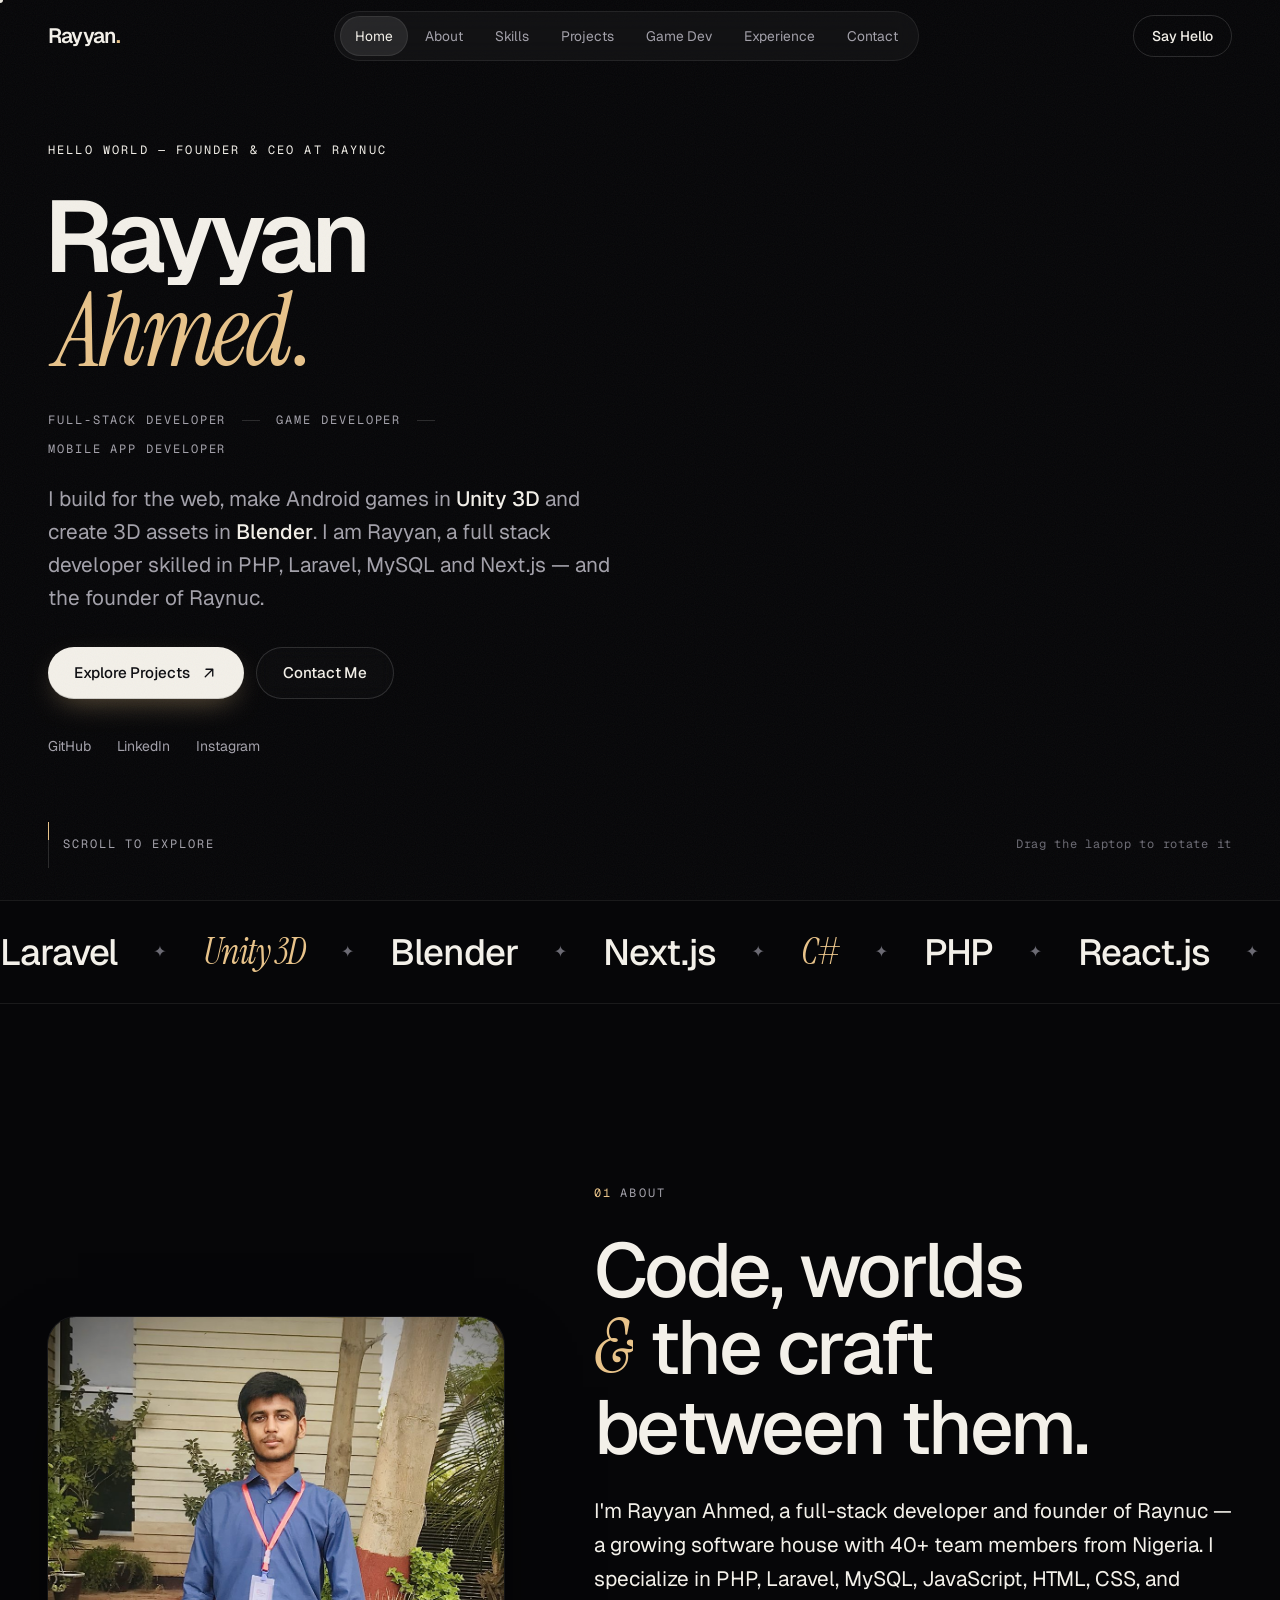
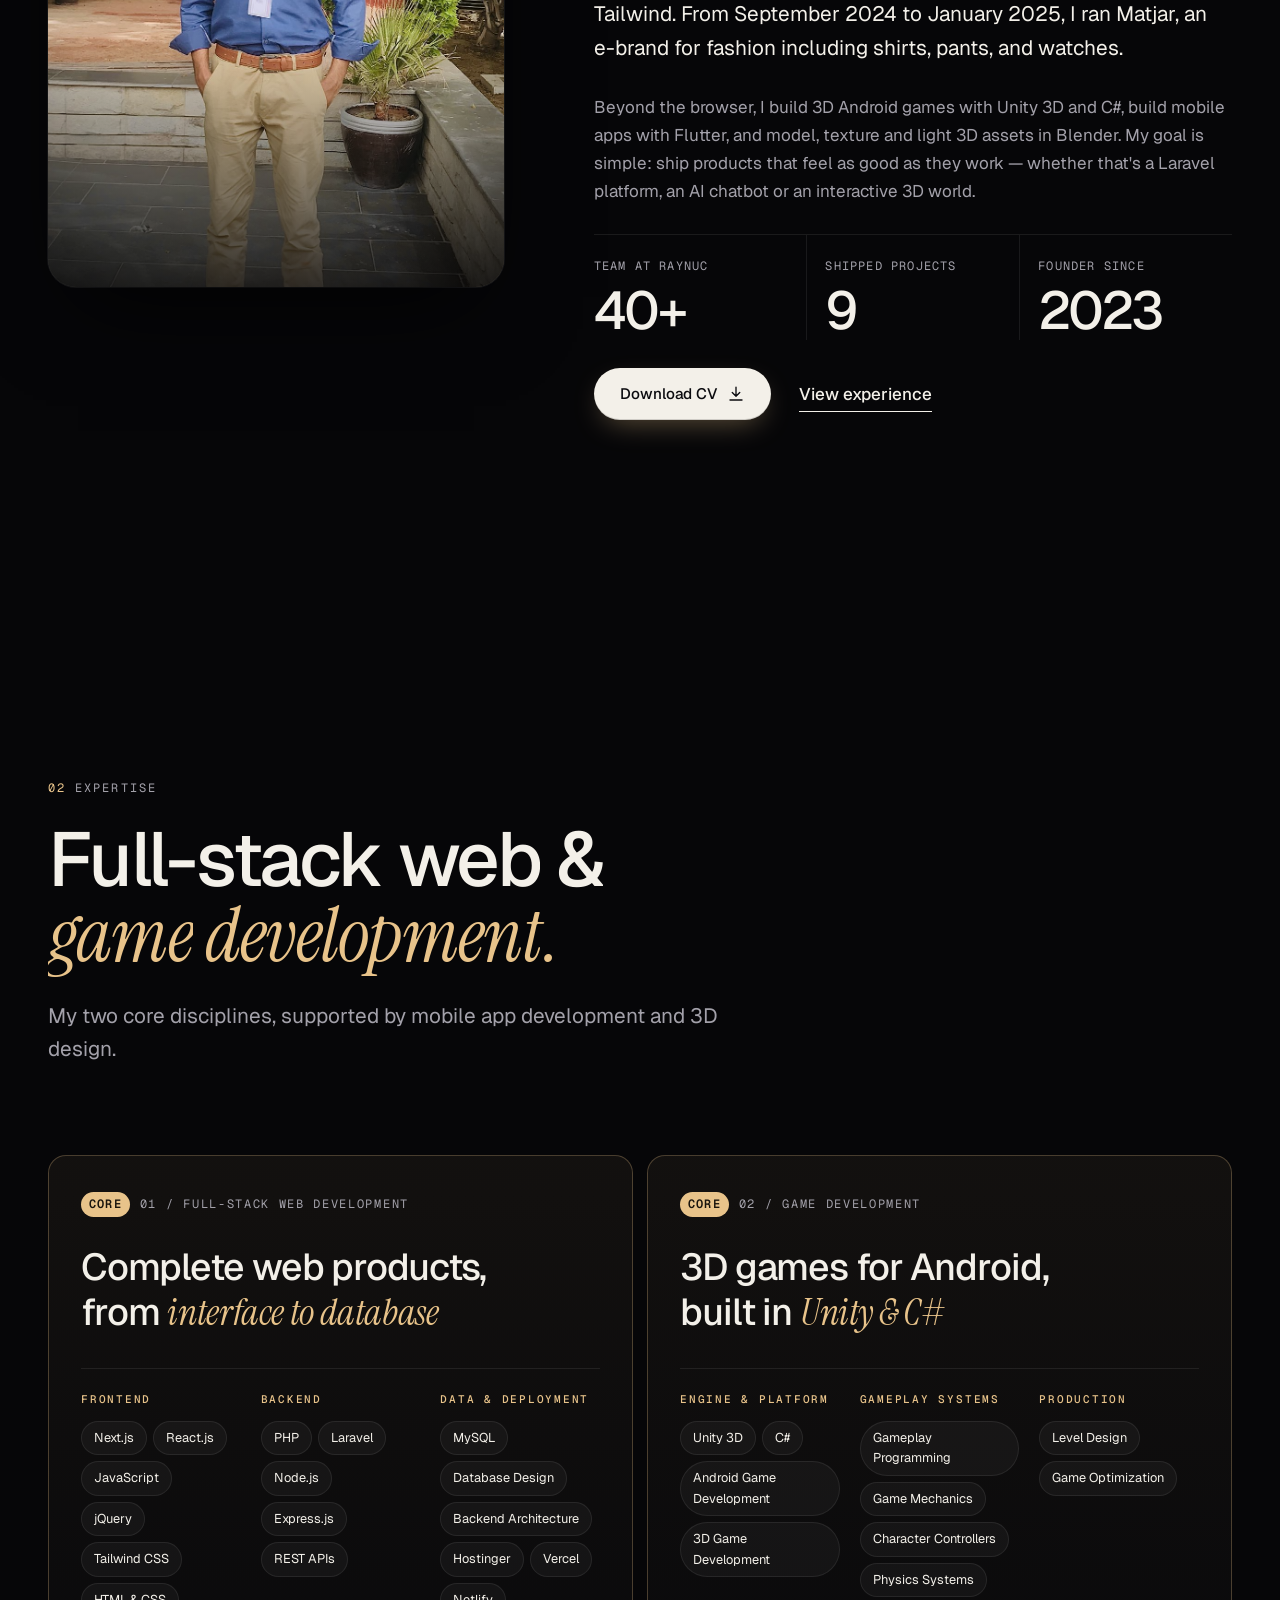
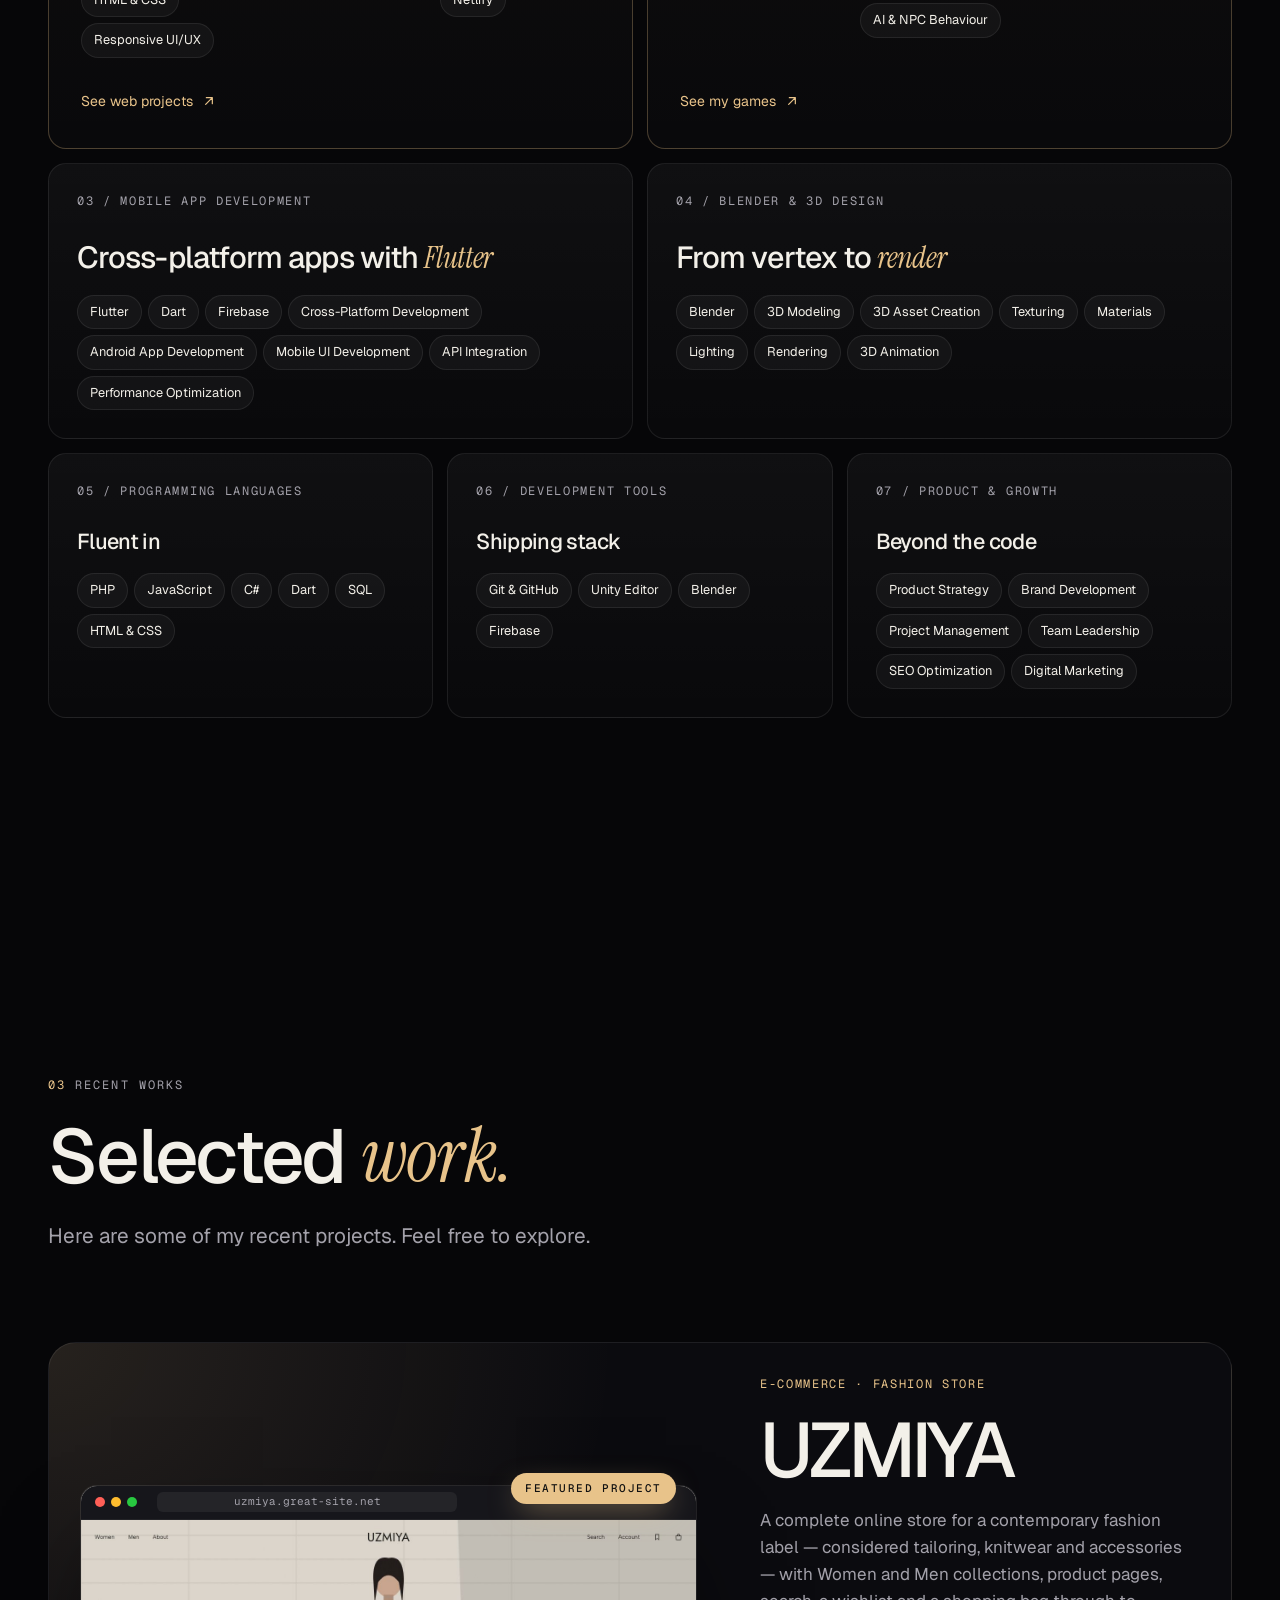
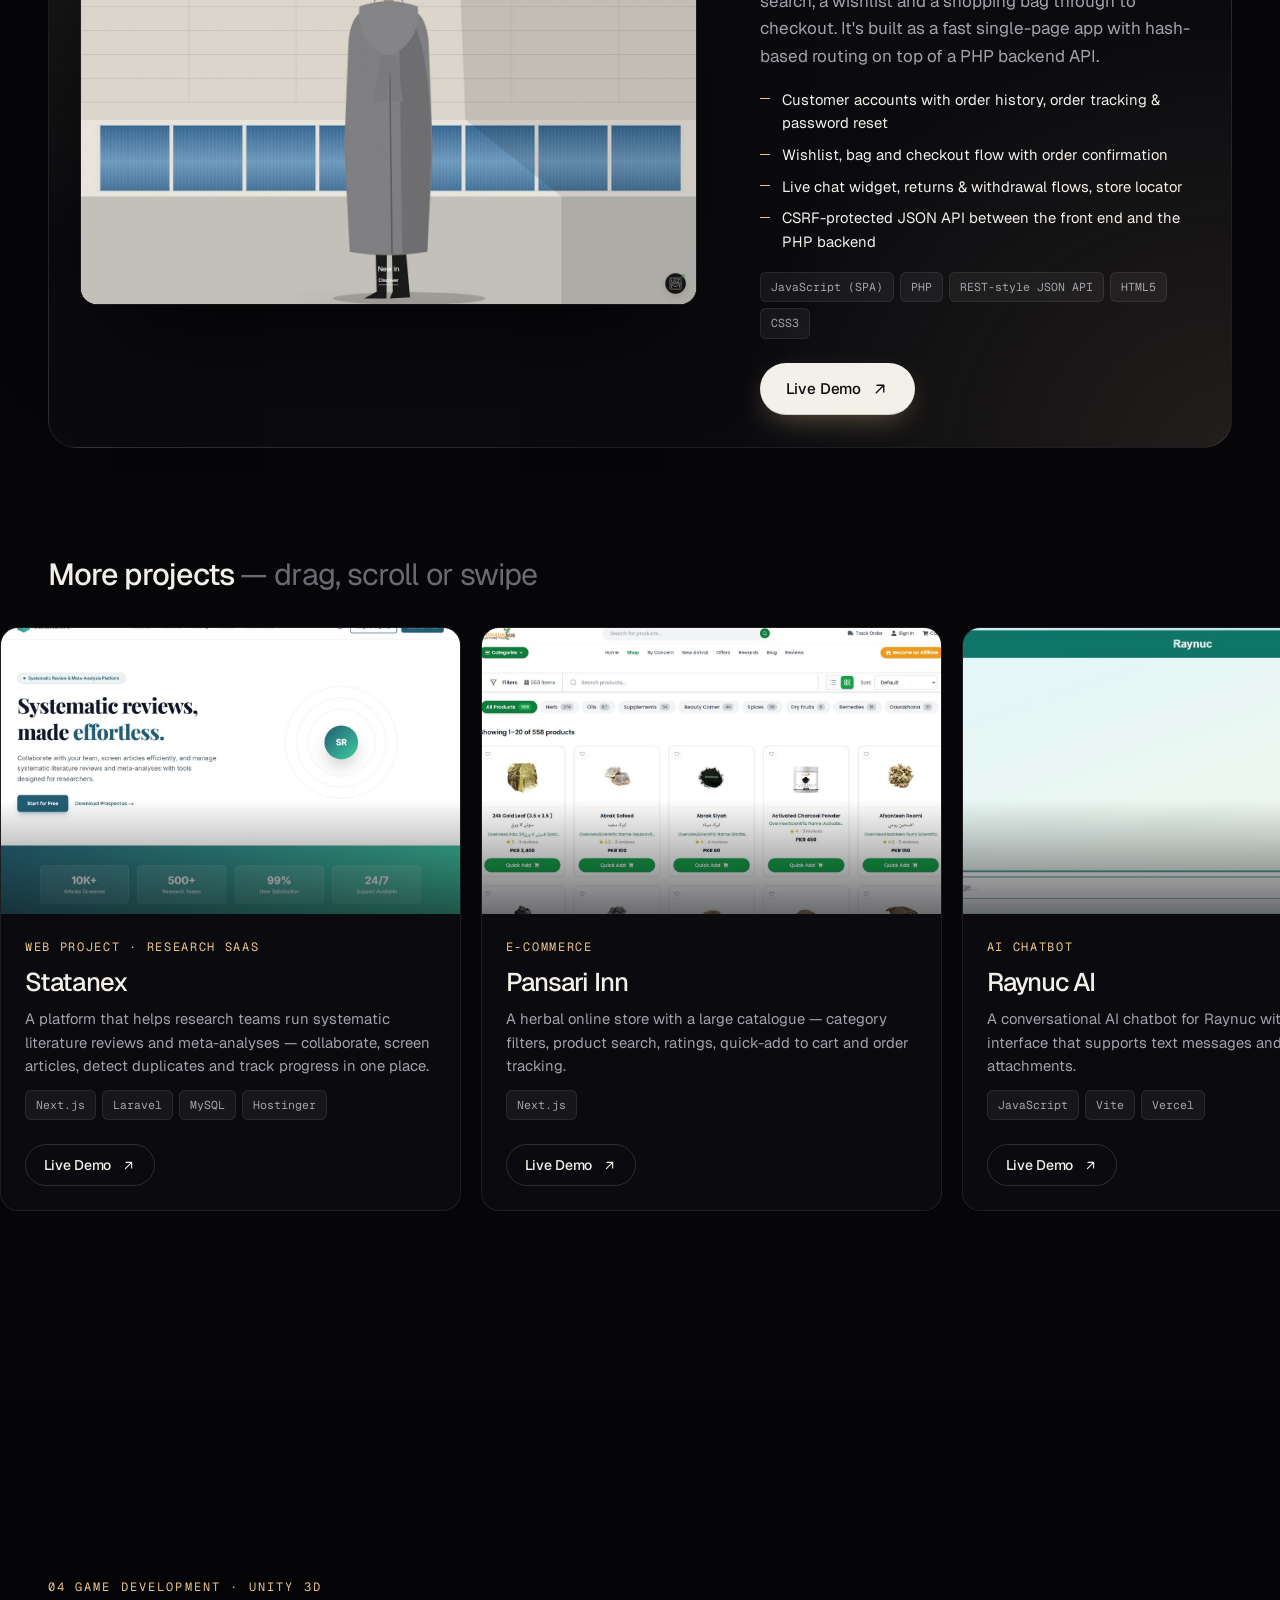
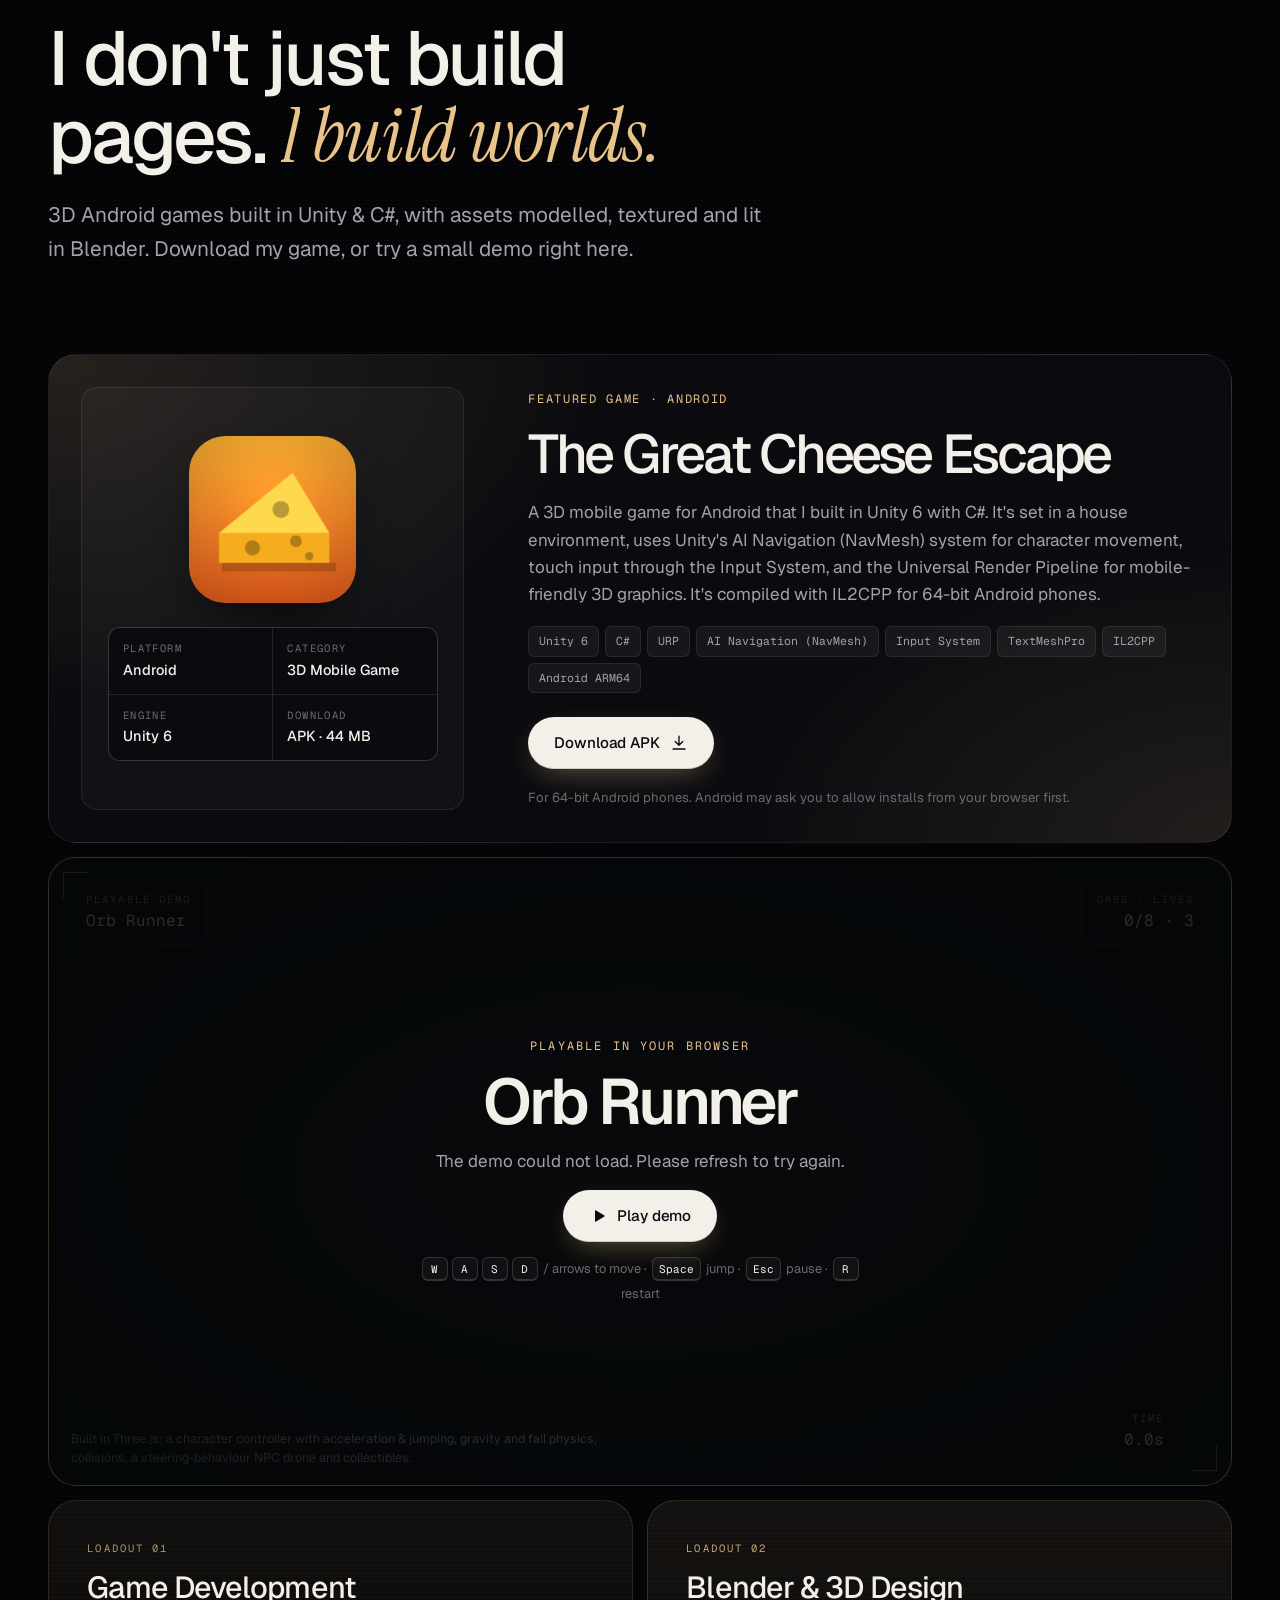
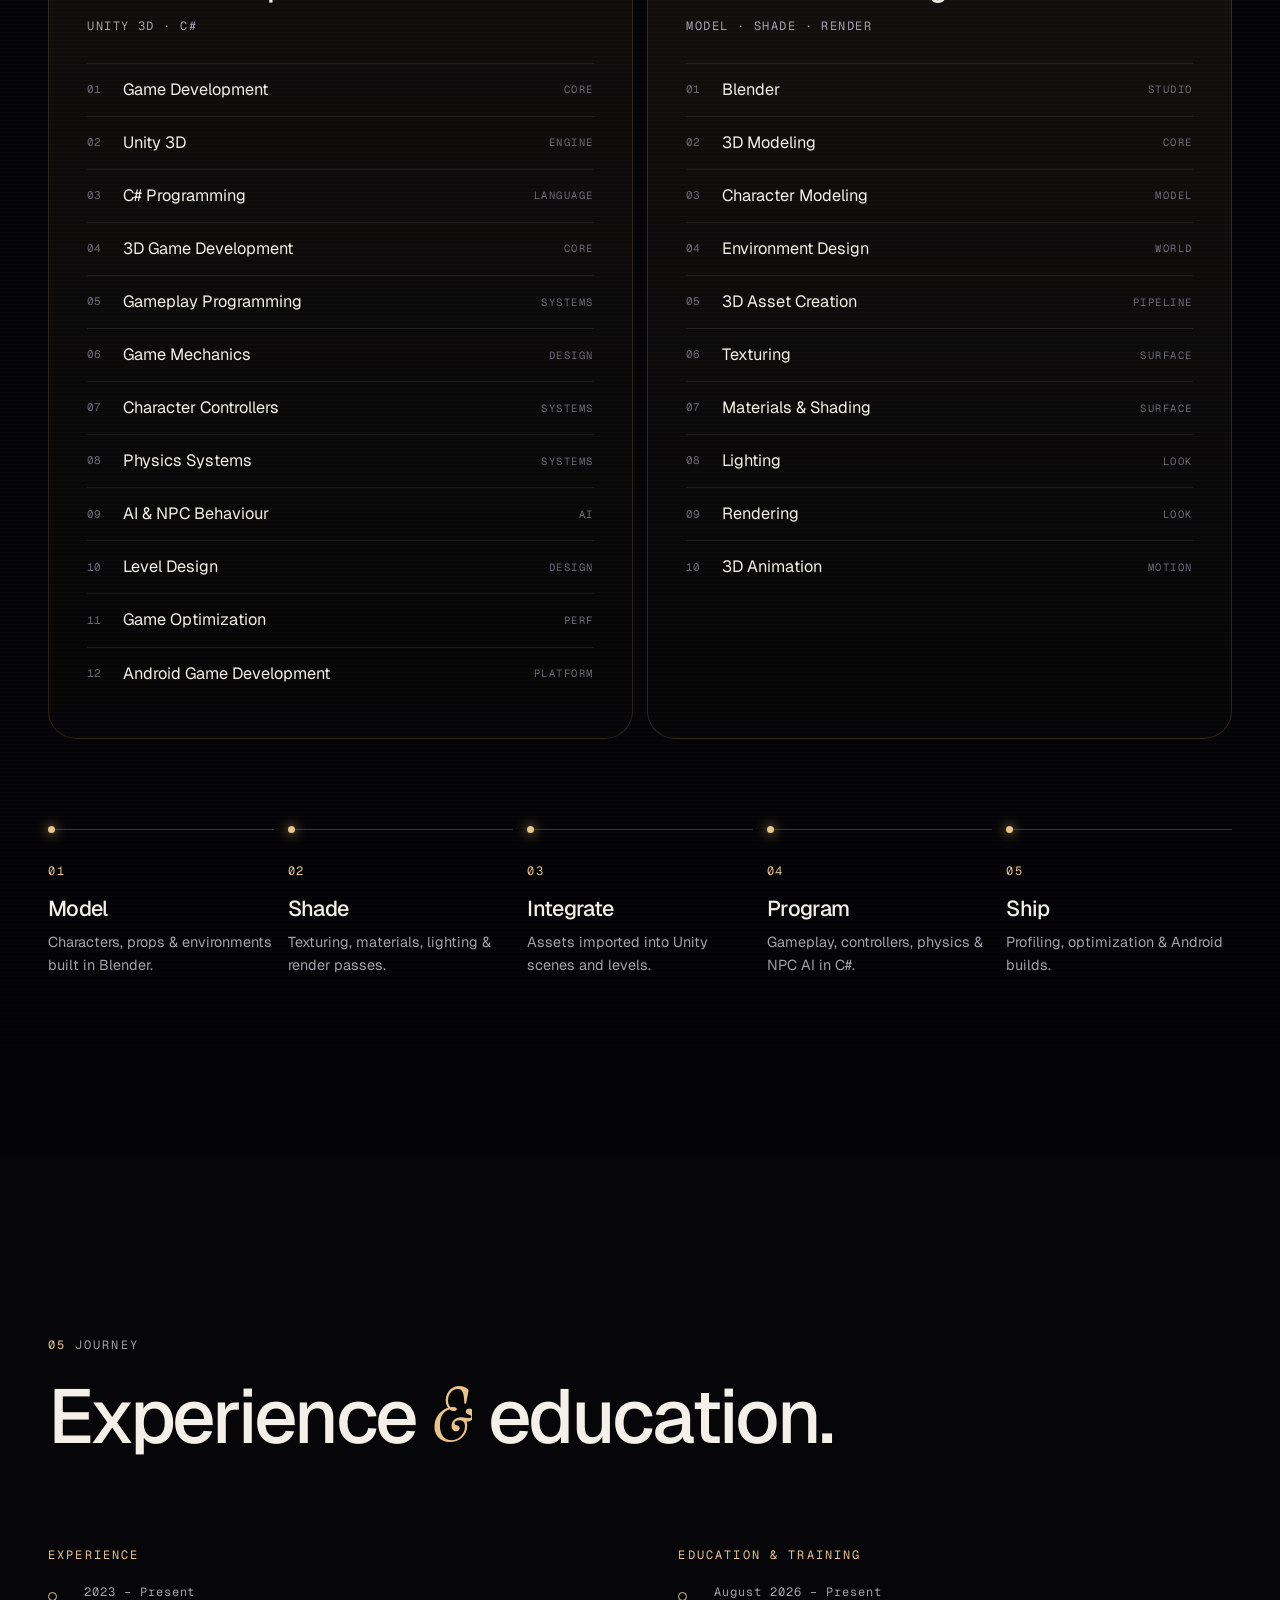
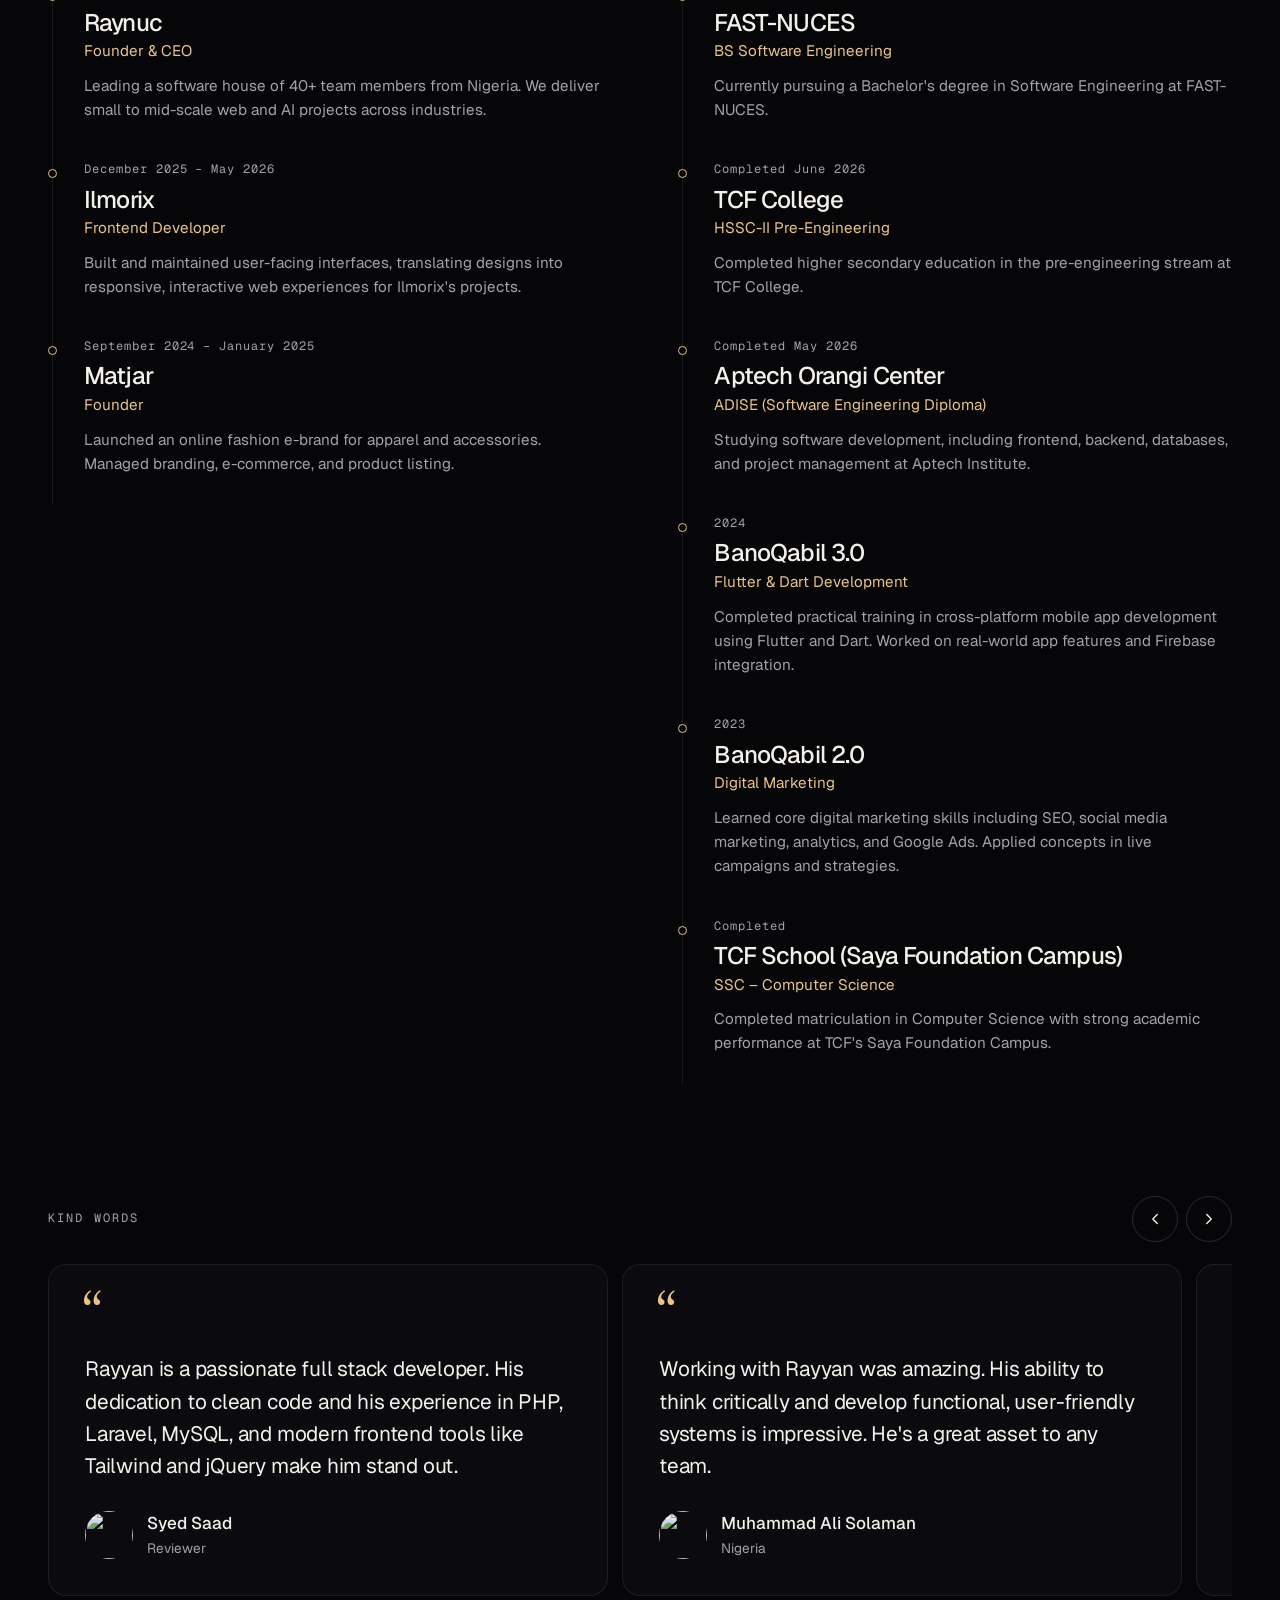
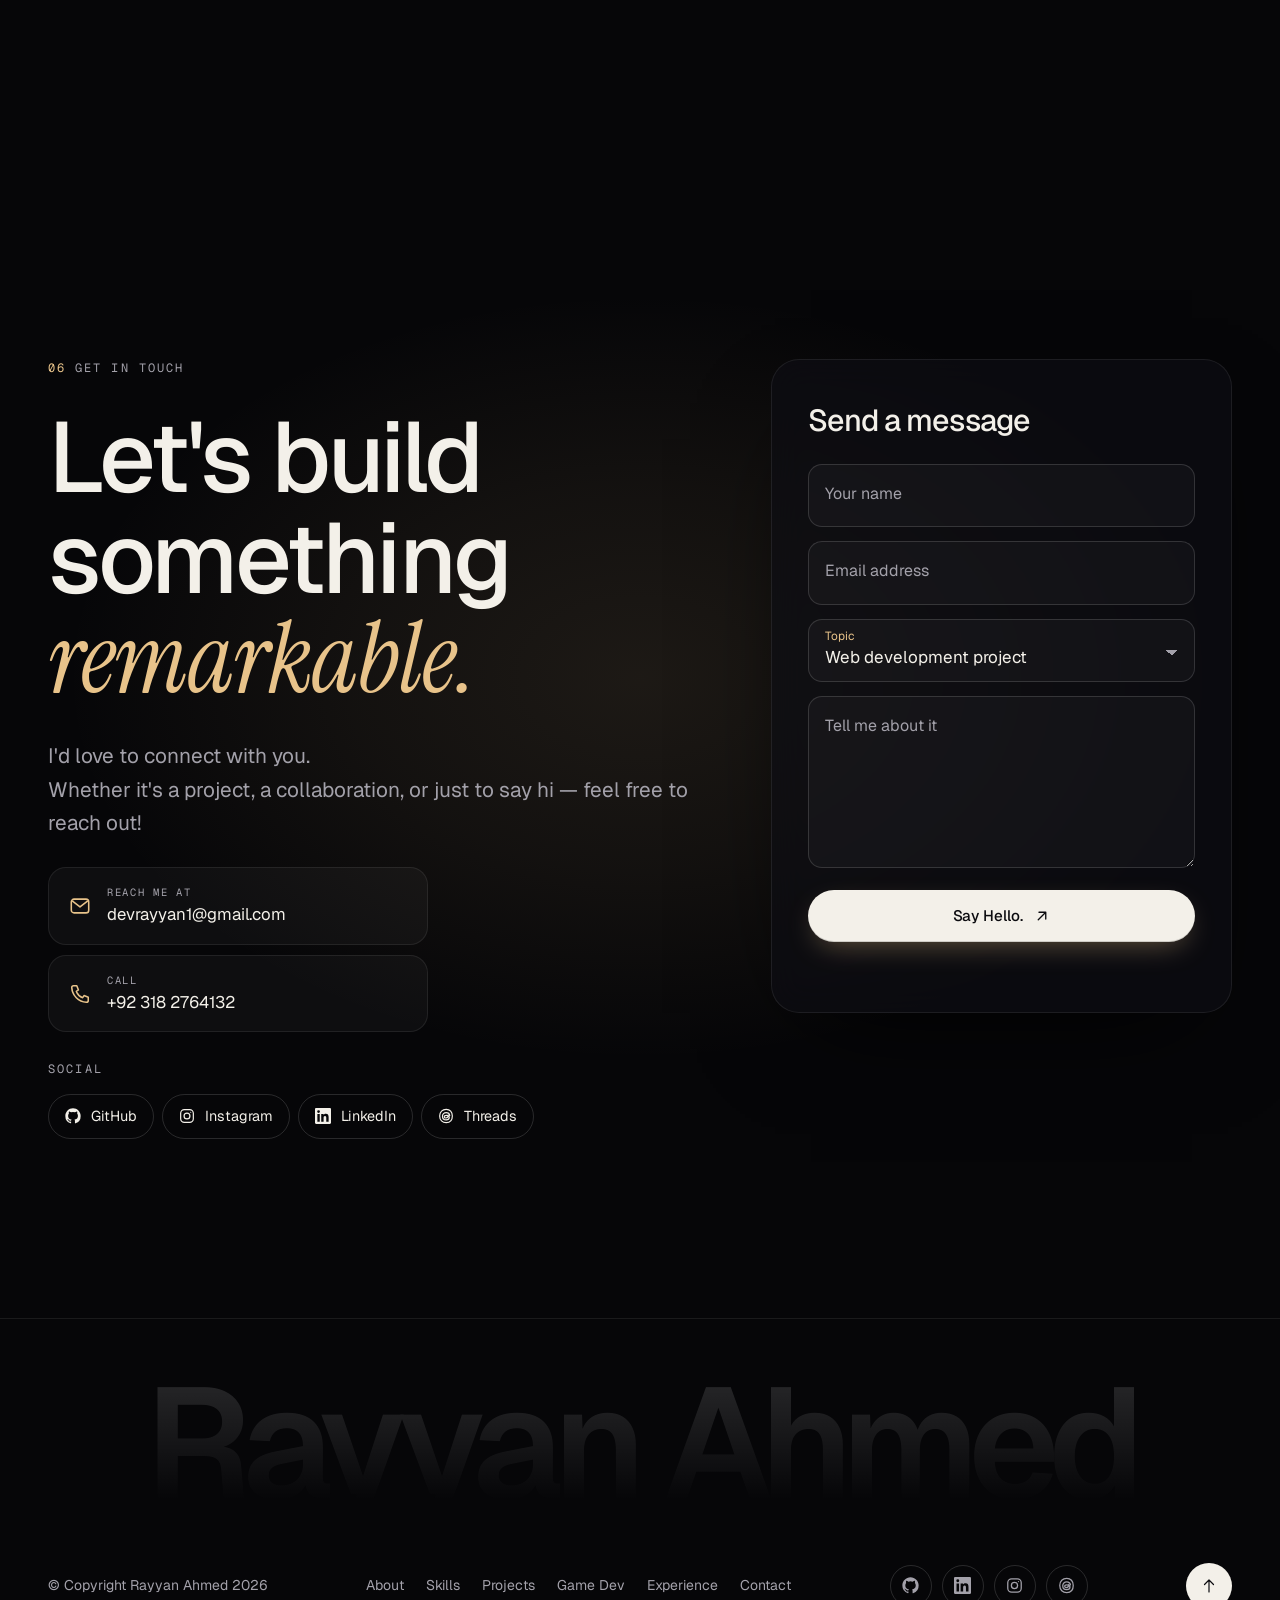
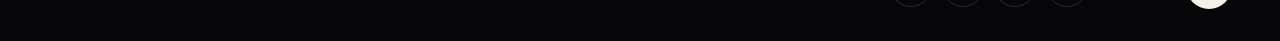
==== commit f08cd2aa: "Refine portfolio: laptop-only hero, working buttons, Cheese Escape, new CV - Fix invisible mobile me" ====
--- a/index.html
+++ b/index.html
@@ -3,7 +3,7 @@
 
 <head>
     <meta charset="utf-8">
-    <title>Rayyan Ahmed — Full-Stack Developer, Game Developer &amp; 3D Creator</title>
+    <title>Rayyan Ahmed — Full-Stack Developer, Game Developer &amp; Mobile App Developer</title>
     <meta name="viewport" content="width=device-width, initial-scale=1, viewport-fit=cover">
     <meta name="theme-color" content="#060608">
     <meta name="color-scheme" content="dark">
@@ -16,26 +16,27 @@
     <meta name="author" content="Rayyan Ahmed">
     <meta name="robots" content="index, follow">
 
-    <!-- Open Graph Meta (for LinkedIn, Facebook)
-         NOTE: replace https://yourdomain.com with your real portfolio domain once deployed. -->
+    <!-- Open Graph Meta (for LinkedIn, Facebook) -->
     <meta property="og:title" content="Rayyan Ahmed - Full Stack Developer">
     <meta property="og:description"
         content="Founder of Raynuc. Developer skilled in PHP, Laravel, MySQL, JavaScript, Tailwind CSS, jQuery — plus Unity 3D game development and Blender 3D.">
-    <meta property="og:image" content="https://yourdomain.com/images/about-photo.jpg">
-    <meta property="og:url" content="https://yourdomain.com/">
+    <meta property="og:image" content="https://ceorayyan.netlify.app/images/about-photo.jpg">
+    <meta property="og:url" content="https://ceorayyan.netlify.app/">
     <meta property="og:type" content="website">
 
     <!-- Twitter Card -->
     <meta name="twitter:card" content="summary_large_image">
     <meta name="twitter:title" content="Rayyan Ahmed - Full Stack Developer">
     <meta name="twitter:description" content="Full Stack Developer (PHP, Laravel, JavaScript). Founder of Raynuc.">
-    <meta name="twitter:image" content="https://yourdomain.com/images/about-photo.jpg">
+    <meta name="twitter:image" content="https://ceorayyan.netlify.app/images/about-photo.jpg">
 
     <!-- Favicon -->
-    <link rel="apple-touch-icon" sizes="180x180" href="apple-touch-icon.png">
-    <link rel="icon" type="image/png" sizes="32x32" href="favicon-32x32.png">
-    <link rel="icon" type="image/png" sizes="16x16" href="favicon-16x16.png">
-    <link rel="manifest" href="site.webmanifest">
+    <link rel="icon" href="favicon.ico?v=3" sizes="48x48">
+    <link rel="icon" href="favicon.svg?v=3" type="image/svg+xml">
+    <link rel="icon" type="image/png" sizes="32x32" href="favicon-32x32.png?v=3">
+    <link rel="icon" type="image/png" sizes="16x16" href="favicon-16x16.png?v=3">
+    <link rel="apple-touch-icon" sizes="180x180" href="apple-touch-icon.png?v=3">
+    <link rel="manifest" href="site.webmanifest?v=3">
 
     <!-- Fonts -->
     <link rel="preconnect" href="https://fonts.googleapis.com">
@@ -68,13 +69,13 @@
   "@context": "https://schema.org/",
   "@type": "Person",
   "name": "Rayyan Ahmed",
-  "url": "https://yourdomain.com/",
-  "image": "https://yourdomain.com/images/about-photo.jpg",
+  "url": "https://ceorayyan.netlify.app/",
+  "image": "https://ceorayyan.netlify.app/images/about-photo.jpg",
   "sameAs": [
     "https://github.com/ceoraynuc",
     "https://www.linkedin.com/in/ceoraynuc/",
     "https://www.instagram.com/developer.rayyan",
-    "https://www.threads.net/@itx__rayyan_ahmed"
+    "https://www.threads.com/@itx__rayyan_ahmed"
   ],
   "jobTitle": "Full Stack Developer",
   "worksFor": {
@@ -204,7 +205,7 @@
                 <a href="https://github.com/ceoraynuc" target="_blank" rel="noopener noreferrer" aria-label="GitHub"><svg><use href="#i-github" /></svg></a>
                 <a href="https://www.linkedin.com/in/ceoraynuc/" target="_blank" rel="noopener noreferrer" aria-label="LinkedIn"><svg><use href="#i-linkedin" /></svg></a>
                 <a href="https://www.instagram.com/developer.rayyan" target="_blank" rel="noopener noreferrer" aria-label="Instagram"><svg><use href="#i-instagram" /></svg></a>
-                <a href="https://www.threads.net/@itx__rayyan_ahmed" target="_blank" rel="noopener noreferrer" aria-label="Threads"><svg><use href="#i-threads" /></svg></a>
+                <a href="https://www.threads.com/@itx__rayyan_ahmed" target="_blank" rel="noopener noreferrer" aria-label="Threads"><svg><use href="#i-threads" /></svg></a>
             </div>
         </div>
     </div>
@@ -213,19 +214,10 @@
 
         <!-- ============================ HERO ============================ -->
         <section id="home" class="hero section-target" aria-label="Introduction">
-            <div class="hero__stage" aria-hidden="true">
-                <canvas class="hero__canvas"></canvas>
-                <div class="hero__fallback">
-                    <div class="orb orb--a"></div>
-                    <div class="orb orb--b"></div>
-                    <div class="orb orb--c"></div>
-                </div>
-                <div class="hero__vignette"></div>
-            </div>
-
-            <div class="hero__content container">
+            <div class="container hero__grid">
+            <div class="hero__content">
                 <p class="eyebrow hero__eyebrow" data-hero-in>
-                    <span class="eyebrow__dot"></span> Hello World &mdash; Founder &amp; CEO at Raynuc
+                    Hello World &mdash; Founder &amp; CEO at Raynuc
                 </p>
 
                 <h1 class="hero__title" aria-label="Rayyan Ahmed">
@@ -236,13 +228,13 @@
                 <p class="hero__roles" data-hero-in>
                     <span>Full-Stack Developer</span><i aria-hidden="true"></i>
                     <span>Game Developer</span><i aria-hidden="true"></i>
-                    <span>3D Creator</span>
+                    <span>Mobile App Developer</span>
                 </p>
 
                 <p class="hero__lead" data-hero-in>
-                    I build for the web, craft games in <strong>Unity&nbsp;3D</strong> and shape worlds in
-                    <strong>Blender</strong>. I am Rayyan, a full stack developer skilled in PHP, MySQL,
-                    Tailwind CSS, jQuery &mdash; and the founder of Raynuc.
+                    I build for the web, make Android games in <strong>Unity&nbsp;3D</strong> and create
+                    3D assets in <strong>Blender</strong>. I am Rayyan, a full stack developer skilled in PHP,
+                    Laravel, MySQL and Next.js &mdash; and the founder of Raynuc.
                 </p>
 
                 <div class="hero__actions" data-hero-in>
@@ -262,12 +254,17 @@
                 </ul>
             </div>
 
+            <div class="hero__stage" aria-hidden="true">
+                <canvas class="hero__canvas"></canvas>
+            </div>
+            </div>
+
             <div class="hero__foot container" data-hero-in>
                 <a href="#about" class="scroll-cue" aria-label="Scroll to About">
                     <span class="scroll-cue__track"><span></span></span>
                     <span>Scroll to explore</span>
                 </a>
-                <p class="hero__hint">Move your cursor &mdash; the workstation follows.</p>
+                <p class="hero__hint">Drag the laptop to rotate it</p>
             </div>
         </section>
 
@@ -276,7 +273,7 @@
             <div class="marquee__track">
                 <span>Laravel</span><i>✦</i><span>Unity 3D</span><i>✦</i><span>Blender</span><i>✦</i>
                 <span>Next.js</span><i>✦</i><span>C#</span><i>✦</i><span>PHP</span><i>✦</i>
-                <span>React.js</span><i>✦</i><span>MySQL</span><i>✦</i><span>Three.js</span><i>✦</i>
+                <span>React.js</span><i>✦</i><span>MySQL</span><i>✦</i><span>Flutter</span><i>✦</i>
                 <span>Tailwind CSS</span><i>✦</i><span>Gameplay Systems</span><i>✦</i><span>3D Modeling</span><i>✦</i>
             </div>
         </div>
@@ -288,9 +285,6 @@
                     <figure class="portrait" data-tilt>
                         <img src="images/work/rayyan.jpg" alt="Rayyan Ahmed" width="1100" height="1309"
                             loading="lazy" decoding="async">
-                        <figcaption class="portrait__tag">
-                            <span class="eyebrow__dot"></span> Founder @ Raynuc &middot; BS Software Engineering @ FAST-NUCES
-                        </figcaption>
                     </figure>
                 </div>
 
@@ -305,12 +299,11 @@
                         house with 40+ team members from Nigeria.
                         I specialize in PHP, Laravel, MySQL, JavaScript, HTML, CSS, and Tailwind. From September
                         2024 to January 2025, I ran Matjar, an e-brand
-                        for fashion including shirts, pants, and watches. I also worked remotely and part-time
-                        with Ajmanistan, a UAE-based platform.
+                        for fashion including shirts, pants, and watches.
                     </p>
                     <p class="about__text about__text--muted" data-reveal>
-                        Beyond the browser, I build games with Unity&nbsp;3D and C#, and model, texture and light 3D
-                        assets in Blender. My goal is simple: ship products that feel as good as they work &mdash;
+                        Beyond the browser, I build 3D Android games with Unity&nbsp;3D and C#, build mobile apps with
+                        Flutter, and model, texture and light 3D assets in Blender. My goal is simple: ship products that feel as good as they work &mdash;
                         whether that's a Laravel platform, an AI chatbot or an interactive 3D world.
                     </p>
 
@@ -320,8 +313,8 @@
                             <dd><span data-count="40">40</span>+</dd>
                         </div>
                         <div class="stat">
-                            <dt>Live projects below</dt>
-                            <dd><span data-count="8">8</span></dd>
+                            <dt>Shipped projects</dt>
+                            <dd><span data-count="9">9</span></dd>
                         </div>
                         <div class="stat">
                             <dt>Founder since</dt>
@@ -330,7 +323,7 @@
                     </dl>
 
                     <div class="about__actions" data-reveal>
-                        <a href="cv.pdf" download class="btn btn--primary" data-magnetic>
+                        <a href="cv.pdf" download="Rayyan-Ahmed-CV.pdf" class="btn btn--primary" data-magnetic>
                             <span>Download CV</span>
                             <svg class="btn__icon"><use href="#i-download" /></svg>
                         </a>
@@ -345,95 +338,85 @@
             <div class="container">
                 <header class="section-head">
                     <p class="eyebrow" data-reveal><span class="eyebrow__num">02</span> Expertise</p>
-                    <h2 class="display" data-split>A toolkit spanning <span class="serif">pixels, servers</span> &amp; polygons.</h2>
+                    <h2 class="display" data-split>Full-stack web &amp; <span class="serif">game development.</span></h2>
                     <p class="section-head__sub" data-reveal>
-                        Nine disciplines, one mindset. Hover a panel to light it up.
+                        My two core disciplines, supported by mobile app development and 3D design.
                     </p>
                 </header>
 
                 <div class="bento">
-                    <article class="tile tile--frontend" data-reveal data-spotlight>
-                        <div class="tile__obj obj-cube" aria-hidden="true"><i></i><i></i><i></i><i></i><i></i><i></i></div>
-                        <p class="tile__kicker">01 / Frontend Development</p>
-                        <h3 class="tile__title">Interfaces that feel alive</h3>
+                    <article class="tile tile--primary" data-reveal data-spotlight>
+                        <p class="tile__kicker"><span class="tile__badge">Core</span> 01 / Full-Stack Web Development</p>
+                        <h3 class="tile__title">Complete web products, from <span class="serif">interface to database</span></h3>
+                        <div class="tile__groups">
+                            <div>
+                                <h4>Frontend</h4>
+                                <ul class="chips"><li>Next.js</li><li>React.js</li><li>JavaScript</li><li>jQuery</li><li>Tailwind CSS</li><li>HTML &amp; CSS</li><li>Responsive UI/UX</li></ul>
+                            </div>
+                            <div>
+                                <h4>Backend</h4>
+                                <ul class="chips"><li>PHP</li><li>Laravel</li><li>Node.js</li><li>Express.js</li><li>REST APIs</li></ul>
+                            </div>
+                            <div>
+                                <h4>Data &amp; Deployment</h4>
+                                <ul class="chips"><li>MySQL</li><li>Database Design</li><li>Backend Architecture</li><li>Hostinger</li><li>Vercel</li><li>Netlify</li></ul>
+                            </div>
+                        </div>
+                        <a href="#projects" class="tile__link">See web projects <svg><use href="#i-arrow" /></svg></a>
+                    </article>
+
+                    <article class="tile tile--primary" data-reveal data-spotlight>
+                        <p class="tile__kicker"><span class="tile__badge">Core</span> 02 / Game Development</p>
+                        <h3 class="tile__title">3D games for Android, built in <span class="serif">Unity &amp; C#</span></h3>
+                        <div class="tile__groups">
+                            <div>
+                                <h4>Engine &amp; Platform</h4>
+                                <ul class="chips"><li>Unity 3D</li><li>C#</li><li>Android Game Development</li><li>3D Game Development</li></ul>
+                            </div>
+                            <div>
+                                <h4>Gameplay Systems</h4>
+                                <ul class="chips"><li>Gameplay Programming</li><li>Game Mechanics</li><li>Character Controllers</li><li>Physics Systems</li><li>AI &amp; NPC Behaviour</li></ul>
+                            </div>
+                            <div>
+                                <h4>Production</h4>
+                                <ul class="chips"><li>Level Design</li><li>Game Optimization</li></ul>
+                            </div>
+                        </div>
+                        <a href="#gamedev" class="tile__link">See my games <svg><use href="#i-arrow" /></svg></a>
+                    </article>
+
+                    <article class="tile tile--wide" data-reveal data-spotlight>
+                        <p class="tile__kicker">03 / Mobile App Development</p>
+                        <h3 class="tile__title">Cross-platform apps with <span class="serif">Flutter</span></h3>
                         <ul class="chips">
-                            <li>React.js</li><li>Next.js</li><li>JavaScript &amp; jQuery</li>
-                            <li>Tailwind CSS</li><li>Responsive UI/UX Design</li><li>HTML5 &amp; CSS3</li>
+                            <li>Flutter</li><li>Dart</li><li>Firebase</li><li>Cross-Platform Development</li><li>Android App Development</li>
+                            <li>Mobile UI Development</li><li>API Integration</li><li>Performance Optimization</li>
                         </ul>
                     </article>
 
-                    <article class="tile tile--backend" data-reveal data-spotlight>
-                        <div class="tile__obj obj-stack" aria-hidden="true"><i></i><i></i><i></i></div>
-                        <p class="tile__kicker">02 / Backend Development</p>
-                        <h3 class="tile__title">Reliable server logic</h3>
+                    <article class="tile tile--wide" data-reveal data-spotlight>
+                        <p class="tile__kicker">04 / Blender &amp; 3D Design</p>
+                        <h3 class="tile__title">From vertex to <span class="serif">render</span></h3>
                         <ul class="chips">
-                            <li>PHP &amp; Laravel</li><li>Node.js</li><li>Express.js</li><li>REST API Development</li>
+                            <li>Blender</li><li>3D Modeling</li><li>3D Asset Creation</li><li>Texturing</li>
+                            <li>Materials</li><li>Lighting</li><li>Rendering</li><li>3D Animation</li>
                         </ul>
                     </article>
 
-                    <article class="tile tile--fullstack" data-reveal data-spotlight>
-                        <div class="tile__obj obj-gyro" aria-hidden="true"><i></i><i></i><i></i><b></b></div>
-                        <p class="tile__kicker">03 / Full-Stack &amp; Web</p>
-                        <h3 class="tile__title">End-to-end products</h3>
-                        <ul class="chips">
-                            <li>E-commerce Platforms</li><li>AI Chatbot Interfaces</li><li>Laravel + MySQL Apps</li>
-                            <li>Next.js Web Apps</li><li>Flutter &amp; Firebase (mobile)</li>
-                        </ul>
+                    <article class="tile tile--sm" data-reveal data-spotlight>
+                        <p class="tile__kicker">05 / Programming Languages</p>
+                        <h3 class="tile__title">Fluent in</h3>
+                        <ul class="chips"><li>PHP</li><li>JavaScript</li><li>C#</li><li>Dart</li><li>SQL</li><li>HTML &amp; CSS</li></ul>
                     </article>
 
-                    <article class="tile tile--game tile--wide" data-reveal data-spotlight>
-                        <div class="tile__obj obj-octa" aria-hidden="true"><i></i><i></i><i></i><i></i><i></i><i></i><i></i><i></i></div>
-                        <p class="tile__kicker">04 / Game Development &middot; Unity 3D</p>
-                        <h3 class="tile__title">Gameplay you can <span class="serif">feel</span></h3>
-                        <ul class="chips">
-                            <li>Unity 3D</li><li>C# Programming</li><li>Gameplay Programming</li><li>Game Mechanics</li>
-                            <li>Character Controllers</li><li>Physics Systems</li><li>AI &amp; NPC Behaviour</li>
-                            <li>Level Design</li><li>Game Optimization</li><li>Android Game Development</li>
-                        </ul>
-                        <a href="#gamedev" class="tile__link">Enter the game lab <svg><use href="#i-arrow" /></svg></a>
+                    <article class="tile tile--sm" data-reveal data-spotlight>
+                        <p class="tile__kicker">06 / Development Tools</p>
+                        <h3 class="tile__title">Shipping stack</h3>
+                        <ul class="chips"><li>Git &amp; GitHub</li><li>Unity Editor</li><li>Blender</li><li>Firebase</li></ul>
                     </article>
 
-                    <article class="tile tile--blender tile--wide" data-reveal data-spotlight>
-                        <div class="tile__obj obj-sphere" aria-hidden="true"><i></i><i></i><i></i><i></i><i></i><i></i></div>
-                        <p class="tile__kicker">05 / Blender &amp; 3D Modeling</p>
-                        <h3 class="tile__title">From vertex to <span class="serif">render</span></h3>
-                        <ul class="chips">
-                            <li>Blender</li><li>3D Modeling</li><li>Character Modeling</li><li>Environment Design</li>
-                            <li>3D Asset Creation</li><li>Texturing</li><li>Materials &amp; Shading</li>
-                            <li>Lighting</li><li>Rendering</li><li>3D Animation</li>
-                        </ul>
-                    </article>
-
-                    <article class="tile tile--langs tile--sm" data-reveal data-spotlight>
-                        <div class="tile__obj obj-glyph" aria-hidden="true">{ }</div>
-                        <p class="tile__kicker">06 / Programming Languages</p>
-                        <h3 class="tile__title">Fluent in</h3>
-                        <ul class="chips">
-                            <li>PHP</li><li>JavaScript</li><li>C#</li><li>Dart</li><li>SQL</li><li>HTML &amp; CSS</li>
-                        </ul>
-                    </article>
-
-                    <article class="tile tile--db tile--sm" data-reveal data-spotlight>
-                        <div class="tile__obj obj-disks" aria-hidden="true"><i></i><i></i><i></i><i></i></div>
-                        <p class="tile__kicker">07 / Databases</p>
-                        <h3 class="tile__title">Data, well-structured</h3>
-                        <ul class="chips">
-                            <li>MySQL</li><li>Database Design</li><li>Backend Architecture</li><li>Firebase</li>
-                        </ul>
-                    </article>
-
-                    <article class="tile tile--tools tile--sm" data-reveal data-spotlight>
-                        <div class="tile__obj obj-hex" aria-hidden="true"><i></i><i></i><i></i></div>
-                        <p class="tile__kicker">08 / Development Tools</p>
-                        <h3 class="tile__title">Shipping stack</h3>
-                        <ul class="chips">
-                            <li>Git &amp; GitHub</li><li>Unity Editor</li><li>Blender</li><li>Vercel</li><li>Netlify</li><li>Firebase</li>
-                        </ul>
-                    </article>
-
-                    <article class="tile tile--product tile--sm" data-reveal data-spotlight>
-                        <div class="tile__obj obj-bars" aria-hidden="true"><i></i><i></i><i></i><i></i></div>
-                        <p class="tile__kicker">09 / Product &amp; Growth</p>
+                    <article class="tile tile--sm" data-reveal data-spotlight>
+                        <p class="tile__kicker">07 / Product &amp; Growth</p>
                         <h3 class="tile__title">Beyond the code</h3>
                         <ul class="chips">
                             <li>Product Strategy</li><li>Brand Development</li><li>Project Management</li>
@@ -511,13 +494,13 @@
                             <p class="work-card__cat">Web Project &middot; Research SaaS</p>
                             <h3 class="work-card__title">Statanex</h3>
                             <p class="work-card__desc">A platform that helps research teams run systematic literature reviews and meta-analyses &mdash; collaborate, screen articles, detect duplicates and track progress in one place.</p>
-                            <ul class="tech"><li>Next.js</li></ul>
+                            <ul class="tech"><li>Next.js</li><li>Laravel</li><li>MySQL</li><li>Hostinger</li></ul>
                             <a class="btn btn--line btn--sm" href="https://statanex.com/" target="_blank" rel="noopener noreferrer">Live Demo <svg class="btn__icon"><use href="#i-arrow" /></svg></a>
                         </div>
                     </li>
 
                     <li class="work-card">
-                        <a class="work-card__media" href="https://pansariinn.com/shop" target="_blank" rel="noopener noreferrer" data-cursor="Visit" aria-label="Open Pansari Inn live store">
+                        <a class="work-card__media" href="https://www.pansariinn.pk/shop" target="_blank" rel="noopener noreferrer" data-cursor="Visit" aria-label="Open Pansari Inn live store">
                             <img src="images/work/pansari-inn.jpg" alt="Pansari Inn herbal store product catalogue" width="1440" height="900" loading="lazy" decoding="async">
                         </a>
                         <div class="work-card__body">
@@ -525,7 +508,7 @@
                             <h3 class="work-card__title">Pansari Inn</h3>
                             <p class="work-card__desc">A herbal online store with a large catalogue &mdash; category filters, product search, ratings, quick-add to cart and order tracking.</p>
                             <ul class="tech"><li>Next.js</li></ul>
-                            <a class="btn btn--line btn--sm" href="https://pansariinn.com/shop" target="_blank" rel="noopener noreferrer">Live Demo <svg class="btn__icon"><use href="#i-arrow" /></svg></a>
+                            <a class="btn btn--line btn--sm" href="https://www.pansariinn.pk/shop" target="_blank" rel="noopener noreferrer">Live Demo <svg class="btn__icon"><use href="#i-arrow" /></svg></a>
                         </div>
                     </li>
 
@@ -612,13 +595,44 @@
             <div class="game__bg" aria-hidden="true"></div>
             <div class="container">
                 <header class="section-head section-head--game">
-                    <p class="eyebrow eyebrow--hud" data-reveal><span class="eyebrow__num">04</span> Game Lab &middot; Unity 3D &times; Blender</p>
+                    <p class="eyebrow eyebrow--hud" data-reveal><span class="eyebrow__num">04</span> Game Development &middot; Unity 3D</p>
                     <h2 class="display" data-split>I don't just build pages. <span class="serif">I build worlds.</span></h2>
                     <p class="section-head__sub" data-reveal>
-                        Gameplay systems in Unity &amp; C#, and the 3D assets that fill them, modelled, textured and lit in Blender.
-                        Try the systems yourself below.
+                        3D Android games built in Unity &amp; C#, with assets modelled, textured and lit in Blender. Download my game, or try a small demo right here.
                     </p>
                 </header>
+
+                <!-- Featured game: The Great Cheese Escape -->
+                <article class="feature feature--game" data-reveal>
+                    <div class="game-art">
+                        <img src="images/work/cheese-escape-icon.png" alt="The Great Cheese Escape app icon" width="192" height="192" class="game-art__icon">
+                        <dl class="specs">
+                            <div><dt>Platform</dt><dd>Android</dd></div>
+                            <div><dt>Category</dt><dd>3D Mobile Game</dd></div>
+                            <div><dt>Engine</dt><dd>Unity 6</dd></div>
+                            <div><dt>Download</dt><dd>APK &middot; 44 MB</dd></div>
+                        </dl>
+                    </div>
+                    <div class="feature__body">
+                        <p class="feature__cat">Featured Game &middot; Android</p>
+                        <h3 class="feature__title feature__title--sm">The Great Cheese Escape</h3>
+                        <p class="feature__desc">
+                            A 3D mobile game for Android that I built in Unity 6 with C#. It's set in a house
+                            environment, uses Unity's AI Navigation (NavMesh) system for character movement,
+                            touch input through the Input System, and the Universal Render Pipeline for
+                            mobile-friendly 3D graphics. It's compiled with IL2CPP for 64-bit Android phones.
+                        </p>
+                        <ul class="tech" aria-label="Technologies">
+                            <li>Unity 6</li><li>C#</li><li>URP</li><li>AI Navigation (NavMesh)</li><li>Input System</li><li>TextMeshPro</li><li>IL2CPP</li><li>Android ARM64</li>
+                        </ul>
+                        <div class="feature__actions">
+                            <a href="downloads/the-great-cheese-escape.apk" download="The-Great-Cheese-Escape.apk" class="btn btn--primary" data-magnetic>
+                                <span>Download APK</span><svg class="btn__icon btn__icon--lead"><use href="#i-download" /></svg>
+                            </a>
+                        </div>
+                        <p class="feature__note">For 64-bit Android phones. Android may ask you to allow installs from your browser first.</p>
+                    </div>
+                </article>
 
                 <!-- Playable demo -->
                 <div class="arena" data-reveal>
@@ -627,8 +641,8 @@
                         <span class="hud-value">Orb Runner</span>
                     </div>
                     <div class="arena__hud arena__hud--tr" aria-live="polite">
-                        <span class="hud-label">Orbs</span>
-                        <span class="hud-value"><span class="arena__score">0</span>/<span class="arena__total">8</span></span>
+                        <span class="hud-label">Orbs &middot; Lives</span>
+                        <span class="hud-value"><span class="arena__score">0</span>/<span class="arena__total">8</span> &middot; <span class="arena__lives">3</span></span>
                     </div>
                     <div class="arena__hud arena__hud--br" aria-hidden="true">
                         <span class="hud-label">Time</span>
@@ -636,26 +650,29 @@
                     </div>
 
                     <canvas class="arena__canvas" tabindex="0"
-                        aria-label="Playable 3D demo. Use W A S D or arrow keys to move, Space to jump, Escape to exit."></canvas>
+                        aria-label="Orb Runner game. Move with W A S D or the arrow keys, jump with Space, pause with Escape, restart with R."></canvas>
+
+                    <div class="arena__touch">
+                        <button type="button" class="arena__jump" aria-label="Jump">Jump</button>
+                    </div>
 
                     <div class="arena__overlay">
                         <div class="arena__panel">
-                            <p class="eyebrow eyebrow--hud">Interactive &middot; WebGL</p>
+                            <p class="eyebrow eyebrow--hud">Playable in your browser</p>
                             <p class="arena__title">Orb Runner</p>
-                            <p class="arena__msg">Collect every orb before the drone catches you. Don't fall off the island.</p>
-                            <button type="button" class="btn btn--primary arena__start" data-magnetic>
+                            <p class="arena__msg">Collect all 8 orbs. Avoid the drone (or jump over it) and don't fall off the island. You have 3 lives.</p>
+                            <button type="button" class="btn btn--primary arena__start">
                                 <svg class="btn__icon btn__icon--lead"><use href="#i-play" /></svg><span>Play demo</span>
                             </button>
                             <p class="arena__keys">
-                                <span class="keys-kb"><kbd>W</kbd><kbd>A</kbd><kbd>S</kbd><kbd>D</kbd> / arrows to move &middot; <kbd>Space</kbd> jump &middot; <kbd>Esc</kbd> pause</span>
-                                <span class="keys-touch">Hold &amp; drag on the island to steer &middot; double-tap to jump.</span>
+                                <span class="keys-kb"><kbd>W</kbd><kbd>A</kbd><kbd>S</kbd><kbd>D</kbd> / arrows to move &middot; <kbd>Space</kbd> jump &middot; <kbd>Esc</kbd> pause &middot; <kbd>R</kbd> restart</span>
+                                <span class="keys-touch">Touch and hold the island to run there &middot; tap Jump to jump.</span>
                             </p>
                         </div>
                     </div>
                     <p class="arena__caption">
-                        Built for this portfolio in Three.js: a character controller with acceleration &amp; jumping,
-                        gravity and fall/respawn physics, circle-collision obstacles, a steering-behaviour NPC drone and
-                        collectibles &mdash; the same systems I build in Unity, running live in your browser.
+                        Built in Three.js: a character controller with acceleration &amp; jumping, gravity and
+                        fall physics, collisions, a steering-behaviour NPC drone and collectibles.
                     </p>
                 </div>
 
@@ -753,13 +770,6 @@
                                 <p class="tl-item__role">Founder</p>
                                 <p class="tl-item__desc">Launched an online fashion e-brand for apparel and accessories. Managed branding,
                                     e-commerce, and product listing.</p>
-                            </li>
-                            <li class="tl-item" data-reveal>
-                                <p class="tl-item__time">2024 – 2025</p>
-                                <h4 class="tl-item__title">Ajmanistan (UAE)</h4>
-                                <p class="tl-item__role">Remote, Part-time Developer</p>
-                                <p class="tl-item__desc">Worked on marketing and web integration tasks for this UAE-based platform while
-                                    contributing remotely.</p>
                             </li>
                         </ol>
                     </div>
@@ -895,7 +905,7 @@
                             <li><a href="https://github.com/ceoraynuc" target="_blank" rel="noopener noreferrer"><svg><use href="#i-github" /></svg>GitHub</a></li>
                             <li><a href="https://www.instagram.com/developer.rayyan" target="_blank" rel="noopener noreferrer"><svg><use href="#i-instagram" /></svg>Instagram</a></li>
                             <li><a href="https://www.linkedin.com/in/ceoraynuc/" target="_blank" rel="noopener noreferrer"><svg><use href="#i-linkedin" /></svg>LinkedIn</a></li>
-                            <li><a href="https://www.threads.net/@itx__rayyan_ahmed" target="_blank" rel="noopener noreferrer"><svg><use href="#i-threads" /></svg>Threads</a></li>
+                            <li><a href="https://www.threads.com/@itx__rayyan_ahmed" target="_blank" rel="noopener noreferrer"><svg><use href="#i-threads" /></svg>Threads</a></li>
                         </ul>
                     </div>
                 </div>
@@ -964,7 +974,7 @@
                     <a href="https://github.com/ceoraynuc" target="_blank" rel="noopener noreferrer" aria-label="GitHub"><svg><use href="#i-github" /></svg></a>
                     <a href="https://www.linkedin.com/in/ceoraynuc/" target="_blank" rel="noopener noreferrer" aria-label="LinkedIn"><svg><use href="#i-linkedin" /></svg></a>
                     <a href="https://www.instagram.com/developer.rayyan" target="_blank" rel="noopener noreferrer" aria-label="Instagram"><svg><use href="#i-instagram" /></svg></a>
-                    <a href="https://www.threads.net/@itx__rayyan_ahmed" target="_blank" rel="noopener noreferrer" aria-label="Threads"><svg><use href="#i-threads" /></svg></a>
+                    <a href="https://www.threads.com/@itx__rayyan_ahmed" target="_blank" rel="noopener noreferrer" aria-label="Threads"><svg><use href="#i-threads" /></svg></a>
                 </div>
                 <a href="#top" class="to-top" aria-label="Back to top"><svg style="transform:rotate(180deg)"><use href="#i-down" /></svg></a>
             </div>
--- a/css/main.css
+++ b/css/main.css
@@ -21,10 +21,10 @@
 
     --gold: #e8c38a;
     --gold-2: #c99a57;
-    --iris: #8e96ff;
-    --mint: #6ff0c6;
-
-    --grad-brand: linear-gradient(120deg, #f6dcb0 0%, #e8c38a 35%, #a99cff 100%);
+    --iris: #e8c38a;
+    --mint: #e8c38a;
+
+    --grad-brand: linear-gradient(120deg, #f3d6a6 0%, #e8c38a 55%, #d4a560 100%);
 
     --font-sans: "Geist", ui-sans-serif, system-ui, -apple-system, "Segoe UI", Roboto, sans-serif;
     --font-serif: "Instrument Serif", ui-serif, Georgia, serif;
@@ -53,6 +53,7 @@
 }
 
 /* ---------- Reset ---------- */
+[hidden] { display: none !important; }
 *, *::before, *::after { box-sizing: border-box; }
 html { -webkit-text-size-adjust: 100%; scroll-behavior: smooth; }
 html.lenis, html.lenis body { height: auto; }
@@ -111,7 +112,7 @@
 .eyebrow__num { color: var(--gold); }
 .eyebrow__dot {
     width: 7px; height: 7px; border-radius: 50%; background: var(--mint);
-    box-shadow: 0 0 0 4px rgba(111, 240, 198, .14), 0 0 14px var(--mint);
+    box-shadow: 0 0 0 4px rgba(232, 195, 138, .14), 0 0 14px var(--mint);
     flex: none;
 }
 .display {
@@ -310,47 +311,36 @@
 .hero {
     position: relative; min-height: 100vh; min-height: 100svh;
     display: flex; flex-direction: column; justify-content: center;
-    padding-top: calc(var(--header-h) + 40px); padding-bottom: 120px;
-    overflow: hidden; isolation: isolate;
-}
-.hero__stage { position: absolute; inset: 0; z-index: -1; }
-.hero__canvas { position: absolute; inset: 0; width: 100%; height: 100%; opacity: 0; transition: opacity 1.4s var(--ease-out); }
+    padding-top: calc(var(--header-h) + 32px); padding-bottom: 112px;
+    overflow: hidden;
+}
+.hero__grid { display: grid; grid-template-columns: minmax(0, 1fr) minmax(0, 1fr); gap: clamp(24px, 4vw, 64px); align-items: center; }
+.hero__stage { position: relative; width: 100%; aspect-ratio: 5 / 4; max-height: 68svh; }
+.hero__canvas { position: absolute; inset: 0; width: 100%; height: 100%; opacity: 0; transition: opacity 1.2s var(--ease-out); cursor: grab; touch-action: pan-y; }
+.hero__canvas:active { cursor: grabbing; }
 html.webgl-ready .hero__canvas { opacity: 1; }
-.hero__vignette {
-    position: absolute; inset: 0; pointer-events: none;
-    background:
-        radial-gradient(120% 80% at 70% 40%, transparent 40%, rgba(6,6,8,.7) 100%),
-        linear-gradient(180deg, rgba(6,6,8,.0) 60%, var(--bg) 100%);
-}
-.hero__fallback { position: absolute; inset: 0; overflow: hidden; transition: opacity 1s; }
-html.webgl-ready .hero__fallback { opacity: 0; }
-.orb { position: absolute; border-radius: 50%; filter: blur(60px); opacity: .55; }
-.orb--a { width: 46vw; height: 46vw; right: -6vw; top: 8vh; background: radial-gradient(circle at 35% 35%, #e8c38a, transparent 65%); animation: float-a 16s ease-in-out infinite; }
-.orb--b { width: 38vw; height: 38vw; right: 18vw; top: 34vh; background: radial-gradient(circle at 50% 50%, #6b5cff, transparent 65%); opacity: .45; animation: float-b 20s ease-in-out infinite; }
-.orb--c { width: 22vw; height: 22vw; right: 4vw; bottom: 4vh; background: radial-gradient(circle, #6ff0c6, transparent 65%); opacity: .25; animation: float-a 24s ease-in-out infinite reverse; }
-@keyframes float-a { 50% { transform: translate(-3vw, 4vh) scale(1.06); } }
-@keyframes float-b { 50% { transform: translate(4vw, -3vh) scale(.94); } }
-
-.hero__content { position: relative; pointer-events: none; }
-.hero__content a, .hero__content button { pointer-events: auto; }
-.hero__eyebrow { margin-bottom: clamp(20px, 3vw, 36px); color: var(--text); }
+html.no-webgl .hero__stage { display: none; }
+html.no-webgl .hero__grid { grid-template-columns: 1fr; }
+
+.hero__content { position: relative; min-width: 0; }
+.hero__eyebrow { margin-bottom: clamp(20px, 3vw, 32px); color: var(--text); }
 .hero__title {
-    font-size: var(--fs-hero); line-height: .86; letter-spacing: -.06em; font-weight: 600;
+    font-size: clamp(3.4rem, 1.2rem + 6.4vw, 8.75rem); line-height: .88; letter-spacing: -.06em; font-weight: 600;
     margin-left: -.04em;
 }
 .hero__title .line { display: block; overflow: hidden; padding-bottom: .04em; }
 .hero__title .line__inner { display: inline-block; }
-.hero__title .serif { font-weight: 400; letter-spacing: -.035em; padding-left: .12em; background: var(--grad-brand); -webkit-background-clip: text; background-clip: text; color: transparent; padding-right: .08em; }
+.hero__title .serif { font-weight: 400; letter-spacing: -.035em; padding-left: .12em; color: var(--gold); padding-right: .08em; }
 .hero__title em { font-style: normal; }
 .hero__roles {
-    display: flex; flex-wrap: wrap; align-items: center; gap: 12px 16px; margin-top: clamp(22px, 3vw, 36px);
-    font-family: var(--font-mono); font-size: var(--fs-xs); text-transform: uppercase; letter-spacing: .18em; color: var(--muted);
+    display: flex; flex-wrap: wrap; align-items: center; gap: 10px 16px; margin-top: clamp(22px, 3vw, 32px);
+    font-family: var(--font-mono); font-size: var(--fs-xs); text-transform: uppercase; letter-spacing: .16em; color: var(--muted);
 }
 .hero__roles i { width: 18px; height: 1px; background: var(--line-2); }
-.hero__lead { margin-top: 22px; max-width: 46ch; color: var(--muted); font-size: var(--fs-lg); line-height: 1.55; }
+.hero__lead { margin-top: 22px; max-width: 44ch; color: var(--muted); font-size: var(--fs-lg); line-height: 1.6; }
 .hero__lead strong { color: var(--text); font-weight: 500; }
-.hero__actions { display: flex; flex-wrap: wrap; gap: 12px; margin-top: 34px; }
-.hero__social { display: flex; gap: 26px; margin-top: 40px; font-size: .875rem; color: var(--muted); }
+.hero__actions { display: flex; flex-wrap: wrap; gap: 12px; margin-top: 32px; }
+.hero__social { display: flex; gap: 26px; margin-top: 36px; font-size: .875rem; color: var(--muted); }
 .hero__social a { position: relative; transition: color .3s; }
 .hero__social a::after { content: ""; position: absolute; left: 0; right: 0; bottom: -4px; height: 1px; background: var(--gold); transform: scaleX(0); transform-origin: right; transition: transform .5s var(--ease-out); }
 .hero__social a:hover { color: var(--text); }
@@ -363,15 +353,31 @@
 @keyframes cue { 0% { transform: translateY(-100%); } 100% { transform: translateY(260%); } }
 .hero__hint { font-family: var(--font-mono); font-size: var(--fs-xs); color: var(--dim); letter-spacing: .06em; }
 
-@media (max-width: 860px) {
-    .hero { justify-content: flex-start; padding-top: calc(var(--header-h) + min(44svh, 380px)); padding-bottom: 120px; }
+/* laptop-height screens: keep everything inside one viewport */
+@media (min-width: 961px) and (max-height: 760px) {
+    .hero { padding-bottom: 72px; }
+    .hero__title { font-size: clamp(3.2rem, 1rem + 5.4vw, 6.5rem); }
+    .hero__roles { margin-top: 18px; }
+    .hero__actions { margin-top: 24px; }
+    .hero__social { margin-top: 24px; }
+    .hero__foot { bottom: 20px; }
+    .scroll-cue__track { height: 32px; }
+}
+/* tablet & mobile: laptop on top, text below */
+@media (max-width: 960px) {
+    .hero { justify-content: flex-start; padding-top: calc(var(--header-h) + 8px); padding-bottom: 96px; }
+    .hero__grid { grid-template-columns: 1fr; gap: 8px; }
+    .hero__stage { order: -1; aspect-ratio: 16 / 11; max-height: 42svh; max-width: 620px; justify-self: center; }
+    .hero__title { font-size: clamp(3.2rem, 1rem + 9vw, 6rem); }
     .hero__hint { display: none; }
-    .hero__vignette { background: linear-gradient(180deg, rgba(6,6,8,.0) 0%, rgba(6,6,8,0) 32%, rgba(6,6,8,.75) 48%, rgba(6,6,8,.92) 75%, var(--bg) 100%); }
     .hero__eyebrow { margin-bottom: 16px; }
     .hero__social { margin-top: 28px; }
-    .hero__lead { font-size: 1.05rem; }
-    .orb--a { width: 90vw; height: 90vw; right: -20vw; top: 6vh; }
-    .orb--b { width: 70vw; height: 70vw; right: 10vw; top: 14vh; }
+}
+@media (max-width: 480px) {
+    .hero__roles { gap: 8px 14px; }
+    .hero__roles i { display: none; }
+    .hero__lead { font-size: 1.02rem; }
+    .hero__actions .btn { flex: 1 1 auto; }
 }
 @media (hover: none) { .hero__hint { display: none; } }
 
@@ -440,18 +446,18 @@
     -webkit-mask-composite: xor; mask-composite: exclude;
 }
 .tile:hover::before, .tile:hover::after { opacity: 1; }
-.tile--wide { grid-column: span 6; min-height: 340px; }
-.tile--sm { grid-column: span 3; min-height: 280px; padding: 24px; }
-.tile--sm .tile__obj { transform-origin: center; scale: .8; top: 22px; right: 22px; }
-.tile--sm .tile__title { font-size: 1.35rem; margin-top: 36px; }
-.tile--sm .tile__kicker { min-height: 3.2em; }
-.tile--backend, .tile--db { --tint: 142, 150, 255; }
-.tile--game { --tint: 111, 240, 198; }
-.tile--blender { --tint: 255, 160, 90; }
-.tile--tools, .tile--langs { --tint: 180, 180, 200; }
-.tile__kicker { font-family: var(--font-mono); font-size: var(--fs-xs); letter-spacing: .14em; text-transform: uppercase; color: var(--muted); max-width: calc(100% - 90px); }
-.tile__title { font-size: var(--fs-xl); font-weight: 500; letter-spacing: -.03em; line-height: 1.15; margin-top: 52px; }
+.tile--primary { grid-column: span 6; min-height: 0; padding: 36px 32px; border-color: rgba(232, 195, 138, .28); background: linear-gradient(180deg, rgba(232, 195, 138, .06), rgba(255,255,255,.015)); }
+.tile--wide { grid-column: span 6; min-height: 0; }
+.tile--sm { grid-column: span 4; min-height: 0; }
+.tile__kicker { display: flex; align-items: center; gap: 10px; flex-wrap: wrap; font-family: var(--font-mono); font-size: var(--fs-xs); letter-spacing: .14em; text-transform: uppercase; color: var(--muted); }
+.tile__badge { padding: 3px 8px; border-radius: 999px; background: var(--gold); color: #17130c; font-weight: 600; letter-spacing: .1em; }
+.tile__title { font-size: var(--fs-xl); font-weight: 500; letter-spacing: -.03em; line-height: 1.2; margin-top: 18px; }
+.tile--primary .tile__title { font-size: clamp(1.7rem, 1.3rem + 1.3vw, 2.4rem); max-width: 18ch; }
+.tile--sm .tile__title { font-size: 1.35rem; }
 .tile__title .serif { color: rgb(var(--tint)); }
+.tile__groups { display: grid; grid-template-columns: repeat(3, minmax(0, 1fr)); gap: 20px; margin-top: 22px; padding-top: 22px; border-top: 1px solid var(--line); }
+.tile__groups h4 { margin: 0; font-family: var(--font-mono); font-size: 11px; font-weight: 500; letter-spacing: .16em; text-transform: uppercase; color: var(--gold); }
+.tile__groups .chips { margin-top: 12px; }
 .chips { display: flex; flex-wrap: wrap; gap: 6px; margin-top: 8px; }
 .chips li {
     font-size: .8rem; padding: 6px 12px; border-radius: 999px;
@@ -459,104 +465,25 @@
     transition: background .3s, border-color .3s, color .3s, transform .3s var(--ease-out);
 }
 .chips li:hover { border-color: rgba(var(--tint), .6); color: rgb(var(--tint)); transform: translateY(-2px); }
-.tile__link { display: inline-flex; align-items: center; gap: 8px; margin-top: 14px; font-size: .875rem; color: rgb(var(--tint)); width: fit-content; }
+.tile__link { display: inline-flex; align-items: center; gap: 8px; margin-top: auto; padding-top: 22px; font-size: .875rem; color: rgb(var(--tint)); width: fit-content; }
 .tile__link svg { width: 16px; height: 16px; transition: transform .4s var(--ease-out); }
 .tile__link:hover svg { transform: translate(3px, -3px); }
 
-@media (max-width: 1024px) {
-    .tile, .tile--wide, .tile--sm { grid-column: span 6; }
-    .tile--fullstack { grid-column: span 12; }
+@media (max-width: 1100px) {
+    .tile--primary, .tile--wide { grid-column: span 12; }
+    .tile--sm { grid-column: span 4; }
+}
+@media (max-width: 800px) {
+    .tile--sm { grid-column: span 12; }
 }
 @media (max-width: 640px) {
     .bento { grid-template-columns: 1fr; }
-    .tile, .tile--wide, .tile--sm, .tile--fullstack { grid-column: auto; min-height: 0; }
-}
-
-/* CSS 3D mini objects */
-.tile__obj { position: absolute; top: 34px; right: 34px; width: 64px; height: 64px; transform-style: preserve-3d; perspective: 600px; pointer-events: none; }
-.tile__obj i, .tile__obj b { position: absolute; display: block; }
-@media (prefers-reduced-motion: no-preference) {
-    .tile__obj { animation: obj-spin 14s linear infinite; }
-    .tile:hover .tile__obj { animation-duration: 5s; }
-}
-@keyframes obj-spin { from { transform: rotateX(-24deg) rotateY(0); } to { transform: rotateX(-24deg) rotateY(360deg); } }
-
-.obj-cube i { inset: 0; border: 1px solid rgba(var(--tint), .8); background: rgba(var(--tint), .06); }
-.obj-cube i:nth-child(1) { transform: translateZ(32px); }
-.obj-cube i:nth-child(2) { transform: rotateY(180deg) translateZ(32px); }
-.obj-cube i:nth-child(3) { transform: rotateY(90deg) translateZ(32px); }
-.obj-cube i:nth-child(4) { transform: rotateY(-90deg) translateZ(32px); }
-.obj-cube i:nth-child(5) { transform: rotateX(90deg) translateZ(32px); }
-.obj-cube i:nth-child(6) { transform: rotateX(-90deg) translateZ(32px); }
-
-.obj-stack i { left: 0; width: 64px; height: 64px; border: 1px solid rgba(var(--tint), .8); background: rgba(var(--tint), .08); border-radius: 8px; }
-.obj-stack i:nth-child(1) { transform: rotateX(90deg) translateZ(-20px); }
-.obj-stack i:nth-child(2) { transform: rotateX(90deg) translateZ(0); }
-.obj-stack i:nth-child(3) { transform: rotateX(90deg) translateZ(20px); }
-
-.obj-gyro i { inset: 0; border-radius: 50%; border: 1px solid rgba(var(--tint), .85); }
-.obj-gyro i:nth-child(2) { transform: rotateY(60deg); }
-.obj-gyro i:nth-child(3) { transform: rotateY(120deg); }
-.obj-gyro b { left: 26px; top: 26px; width: 12px; height: 12px; border-radius: 50%; background: rgb(var(--tint)); box-shadow: 0 0 18px rgb(var(--tint)); }
-
-.obj-sphere i { inset: 0; border-radius: 50%; border: 1px solid rgba(var(--tint), .75); }
-.obj-sphere i:nth-child(1) { transform: rotateY(0deg); }
-.obj-sphere i:nth-child(2) { transform: rotateY(30deg); }
-.obj-sphere i:nth-child(3) { transform: rotateY(60deg); }
-.obj-sphere i:nth-child(4) { transform: rotateY(90deg); }
-.obj-sphere i:nth-child(5) { transform: rotateY(120deg); }
-.obj-sphere i:nth-child(6) { transform: rotateX(90deg); }
-
-.obj-disks i { left: 0; width: 64px; height: 64px; border-radius: 50%; border: 1px solid rgba(var(--tint), .8); background: rgba(var(--tint), .07); }
-.obj-disks i:nth-child(1) { transform: rotateX(90deg) translateZ(-24px); }
-.obj-disks i:nth-child(2) { transform: rotateX(90deg) translateZ(-8px); }
-.obj-disks i:nth-child(3) { transform: rotateX(90deg) translateZ(8px); }
-.obj-disks i:nth-child(4) { transform: rotateX(90deg) translateZ(24px); }
-
-.obj-hex i { left: 6px; top: 6px; width: 52px; height: 52px; border: 1px solid rgba(var(--tint), .8); border-radius: 12px; }
-.obj-hex i:nth-child(2) { transform: rotateY(60deg); }
-.obj-hex i:nth-child(3) { transform: rotateY(120deg); }
-
-/* Octahedron made from 8 triangles */
-.obj-octa i {
-    left: 12px; top: 0; width: 40px; height: 32px;
-    background: linear-gradient(180deg, rgba(var(--tint), .5), rgba(var(--tint), .05));
-    clip-path: polygon(50% 0, 100% 100%, 0 100%);
-    transform-origin: 50% 100%;
-}
-.obj-octa i:nth-child(1) { transform: rotateY(0deg) translateZ(20px) rotateX(32deg); }
-.obj-octa i:nth-child(2) { transform: rotateY(90deg) translateZ(20px) rotateX(32deg); }
-.obj-octa i:nth-child(3) { transform: rotateY(180deg) translateZ(20px) rotateX(32deg); }
-.obj-octa i:nth-child(4) { transform: rotateY(270deg) translateZ(20px) rotateX(32deg); }
-.obj-octa i:nth-child(n+5) { top: 32px; transform-origin: 50% 0; clip-path: polygon(0 0, 100% 0, 50% 100%); background: linear-gradient(0deg, rgba(var(--tint), .35), rgba(var(--tint), .05)); }
-.obj-octa i:nth-child(5) { transform: rotateY(0deg) translateZ(20px) rotateX(-32deg); }
-.obj-octa i:nth-child(6) { transform: rotateY(90deg) translateZ(20px) rotateX(-32deg); }
-.obj-octa i:nth-child(7) { transform: rotateY(180deg) translateZ(20px) rotateX(-32deg); }
-.obj-octa i:nth-child(8) { transform: rotateY(270deg) translateZ(20px) rotateX(-32deg); }
-
-.obj-glyph {
-    width: auto; height: auto; font-family: var(--font-mono); font-size: 2.6rem; color: rgb(var(--tint)); line-height: 1;
-    text-shadow: 1px 1px 0 rgba(var(--tint), .5), 2px 2px 0 rgba(var(--tint), .35), 3px 3px 0 rgba(var(--tint), .2), 0 0 24px rgba(var(--tint), .35);
-}
-@media (prefers-reduced-motion: no-preference) {
-    .obj-glyph { animation: glyph 6s ease-in-out infinite; }
-    .obj-bars { animation: none; }
-}
-@keyframes glyph { 50% { transform: rotateY(28deg) rotateX(-10deg) translateY(-4px); } }
-
-.obj-bars { display: flex; align-items: flex-end; gap: 6px; height: 56px; }
-.obj-bars i { position: static; width: 10px; border-radius: 3px; background: linear-gradient(180deg, rgb(var(--tint)), rgba(var(--tint), .2)); transform-origin: bottom; }
-.obj-bars i:nth-child(1) { height: 30%; }
-.obj-bars i:nth-child(2) { height: 55%; }
-.obj-bars i:nth-child(3) { height: 42%; }
-.obj-bars i:nth-child(4) { height: 100%; }
-@media (prefers-reduced-motion: no-preference) {
-    .obj-bars i { animation: bar 2.8s var(--ease-in-out) infinite; }
-    .obj-bars i:nth-child(2) { animation-delay: .2s; }
-    .obj-bars i:nth-child(3) { animation-delay: .4s; }
-    .obj-bars i:nth-child(4) { animation-delay: .6s; }
-}
-@keyframes bar { 50% { transform: scaleY(.55); } }
+    .tile, .tile--primary, .tile--wide, .tile--sm { grid-column: auto; padding: 24px; }
+    .tile__groups { grid-template-columns: 1fr 1fr; }
+}
+@media (max-width: 400px) {
+    .tile__groups { grid-template-columns: 1fr; }
+}
 
 /* ---------- Projects ---------- */
 .feature {
@@ -564,7 +491,7 @@
     padding: clamp(18px, 2.5vw, 32px); border-radius: var(--radius-lg);
     background:
         radial-gradient(80% 120% at 0% 0%, rgba(232,195,138,.12), transparent 60%),
-        radial-gradient(70% 100% at 100% 100%, rgba(142,150,255,.10), transparent 60%),
+        radial-gradient(70% 100% at 100% 100%, rgba(232, 195, 138,.10), transparent 60%),
         var(--bg-2);
     border: 1px solid var(--line);
 }
@@ -644,10 +571,7 @@
 .game { background: #040406; overflow: hidden; }
 .game__bg {
     position: absolute; inset: 0; pointer-events: none;
-    background:
-        radial-gradient(60% 40% at 50% 0%, rgba(111,240,198,.10), transparent 70%),
-        radial-gradient(50% 50% at 100% 60%, rgba(142,150,255,.08), transparent 70%),
-        repeating-linear-gradient(0deg, rgba(255,255,255,.022) 0 1px, transparent 1px 4px);
+    background: repeating-linear-gradient(0deg, rgba(255,255,255,.018) 0 1px, transparent 1px 4px);
     -webkit-mask: linear-gradient(180deg, transparent, #000 12%, #000 88%, transparent);
     mask: linear-gradient(180deg, transparent, #000 12%, #000 88%, transparent);
 }
@@ -655,15 +579,14 @@
 .section-head--game .display .serif { color: var(--mint); }
 .eyebrow--hud { color: var(--mint); }
 .eyebrow--hud .eyebrow__num { color: var(--mint); }
-.hud-label { display: block; font-family: var(--font-mono); font-size: 10.5px; letter-spacing: .2em; text-transform: uppercase; color: rgba(111,240,198,.75); }
+.hud-label { display: block; font-family: var(--font-mono); font-size: 10.5px; letter-spacing: .2em; text-transform: uppercase; color: rgba(232, 195, 138,.75); }
 .hud-value { display: block; font-family: var(--font-mono); font-size: 1rem; color: var(--text); }
 
 .arena {
     position: relative; border-radius: var(--radius-lg); overflow: hidden;
     aspect-ratio: 16 / 8.5; min-height: 440px;
-    background: radial-gradient(80% 80% at 50% 30%, #12202a, #050507 70%);
-    border: 1px solid rgba(111,240,198,.18);
-    box-shadow: 0 0 0 1px rgba(0,0,0,.6), 0 60px 120px -40px rgba(111,240,198,.12);
+    background: #0d0e0f;
+    border: 1px solid rgba(232, 195, 138,.18);
 }
 .arena::before, .arena::after {
     content: ""; position: absolute; width: 26px; height: 26px; z-index: 3; pointer-events: none;
@@ -674,7 +597,7 @@
 .arena__canvas { position: absolute; inset: 0; width: 100%; height: 100%; touch-action: pan-y; outline: none; }
 .arena.is-playing .arena__canvas { touch-action: none; }
 .arena__canvas:focus-visible { box-shadow: inset 0 0 0 2px var(--mint); }
-.arena__hud { position: absolute; z-index: 2; padding: 10px 14px; border-radius: 10px; background: rgba(4,8,10,.55); -webkit-backdrop-filter: blur(8px); backdrop-filter: blur(8px); border: 1px solid rgba(111,240,198,.16); pointer-events: none; }
+.arena__hud { position: absolute; z-index: 2; padding: 10px 14px; border-radius: 10px; background: rgba(4,8,10,.55); -webkit-backdrop-filter: blur(8px); backdrop-filter: blur(8px); border: 1px solid rgba(232, 195, 138,.16); pointer-events: none; }
 .arena__hud--tl { top: 22px; left: 22px; }
 .arena__hud--tr { top: 22px; right: 22px; text-align: right; }
 .arena__hud--br { bottom: 22px; right: 52px; text-align: right; }
@@ -697,6 +620,25 @@
 kbd { display: inline-grid; place-items: center; min-width: 26px; height: 24px; padding: 0 6px; margin: 0 2px; border-radius: 6px; border: 1px solid var(--line-2); border-bottom-width: 2px; font-family: var(--font-mono); font-size: 11px; color: var(--text); background: rgba(255,255,255,.04); }
 .arena__caption { position: absolute; left: 22px; bottom: 18px; z-index: 2; max-width: min(560px, calc(100% - 200px)); font-size: .78rem; color: var(--muted); line-height: 1.5; pointer-events: none; }
 .arena.no-webgl .arena__start { display: none; }
+.arena { margin-top: 14px; }
+.arena__touch { display: none; }
+.arena__jump { width: 76px; height: 76px; border-radius: 50%; background: rgba(13,14,15,.75); border: 1px solid var(--line-2); font-weight: 600; font-size: .875rem; touch-action: manipulation; }
+.arena__jump:active { background: var(--gold); color: #17130c; }
+@media (hover: none) and (pointer: coarse) {
+    .arena.is-playing .arena__touch { display: block; position: absolute; right: 18px; bottom: 64px; z-index: 3; }
+}
+
+/* Featured game card (shares the project feature card styling) */
+.feature--game { grid-template-columns: minmax(0, 4fr) minmax(0, 7fr); }
+.game-art { display: grid; gap: 24px; justify-items: center; padding: clamp(28px, 4vw, 48px) clamp(18px, 2vw, 28px); border-radius: 16px; background: rgba(255,255,255,.03); border: 1px solid var(--line); }
+.game-art__icon { width: clamp(112px, 13vw, 168px); height: auto; border-radius: 22%; box-shadow: 0 24px 50px -20px rgba(0,0,0,.8); }
+.specs { width: 100%; display: grid; grid-template-columns: 1fr 1fr; gap: 1px; margin: 0; background: var(--line); border: 1px solid var(--line); border-radius: 12px; overflow: hidden; }
+.specs > div { padding: 12px 14px; background: var(--bg-2); }
+.specs dt { font-family: var(--font-mono); font-size: 10.5px; letter-spacing: .14em; text-transform: uppercase; color: var(--dim); }
+.specs dd { margin: 2px 0 0; font-size: .9rem; font-weight: 500; }
+.feature__title--sm { font-size: clamp(2.1rem, 1.5rem + 2.4vw, 3.4rem); }
+.feature__note { font-size: .82rem; color: var(--dim); }
+@media (max-width: 960px) { .feature--game { grid-template-columns: 1fr; } }
 
 @media (max-width: 760px) {
     .arena { aspect-ratio: auto; height: 560px; min-height: 0; }
@@ -710,11 +652,11 @@
 .loadout { display: grid; grid-template-columns: 1fr 1fr; gap: 14px; margin-top: 14px; }
 .loadout__panel {
     position: relative; padding: clamp(24px, 3vw, 40px); border-radius: var(--radius-lg);
-    background: linear-gradient(180deg, rgba(111,240,198,.06), rgba(111,240,198,.01));
-    border: 1px solid rgba(111,240,198,.14);
-}
-.loadout__panel--blender { background: linear-gradient(180deg, rgba(255,160,90,.07), rgba(255,160,90,.01)); border-color: rgba(255,160,90,.16); }
-.loadout__panel--blender .hud-label { color: rgba(255,170,110,.85); }
+    background: linear-gradient(180deg, rgba(232, 195, 138,.06), rgba(232, 195, 138,.01));
+    border: 1px solid rgba(232, 195, 138,.14);
+}
+.loadout__panel--blender { background: linear-gradient(180deg, rgba(232, 195, 138,.07), rgba(232, 195, 138,.01)); border-color: rgba(232, 195, 138,.16); }
+.loadout__panel--blender .hud-label { color: rgba(232, 195, 138,.85); }
 .loadout__head { display: grid; gap: 6px; margin-bottom: 26px; }
 .loadout__head h3 { font-size: var(--fs-xl); font-weight: 500; letter-spacing: -.03em; }
 .loadout__head p { color: var(--muted); font-family: var(--font-mono); font-size: var(--fs-xs); letter-spacing: .12em; text-transform: uppercase; }
@@ -728,10 +670,10 @@
 .loadout__list li span { flex: 1; font-size: 1.02rem; }
 .loadout__list li em { font-style: normal; font-family: var(--font-mono); font-size: 10.5px; letter-spacing: .14em; text-transform: uppercase; color: var(--dim); }
 .loadout__list li:hover { padding-left: 10px; color: var(--mint); }
-.loadout__panel--blender .loadout__list li:hover { color: #ffb27a; }
+.loadout__panel--blender .loadout__list li:hover { color: var(--gold); }
 
 .pipeline { display: grid; grid-template-columns: repeat(5, 1fr); gap: 14px; margin-top: clamp(56px, 7vw, 100px); counter-reset: none; }
-.pipeline li { position: relative; padding-top: 26px; border-top: 1px solid rgba(111,240,198,.25); }
+.pipeline li { position: relative; padding-top: 26px; border-top: 1px solid rgba(232, 195, 138,.25); }
 .pipeline li::before { content: ""; position: absolute; top: -4px; left: 0; width: 7px; height: 7px; border-radius: 50%; background: var(--mint); box-shadow: 0 0 12px var(--mint); }
 .pipeline__n { font-family: var(--font-mono); font-size: var(--fs-xs); color: var(--mint); letter-spacing: .14em; }
 .pipeline h4 { font-size: 1.35rem; font-weight: 500; letter-spacing: -.03em; margin: 8px 0 6px; }
@@ -790,7 +732,7 @@
 
 /* ---------- Contact ---------- */
 .contact { overflow: hidden; }
-.contact__glow { position: absolute; left: 50%; top: 10%; width: 90vw; height: 60vw; transform: translateX(-50%); background: radial-gradient(closest-side, rgba(232,195,138,.10), rgba(142,150,255,.06) 50%, transparent); pointer-events: none; }
+.contact__glow { position: absolute; left: 50%; top: 10%; width: 90vw; height: 60vw; transform: translateX(-50%); background: radial-gradient(closest-side, rgba(232,195,138,.10), rgba(232, 195, 138,.06) 50%, transparent); pointer-events: none; }
 .contact__grid { position: relative; display: grid; grid-template-columns: 7fr 5fr; gap: clamp(40px, 6vw, 96px); align-items: start; }
 .contact__intro { display: grid; gap: 28px; }
 .contact__text { color: var(--muted); font-size: var(--fs-lg); max-width: 50ch; }
@@ -851,7 +793,8 @@
     -webkit-background-clip: text; background-clip: text; color: transparent;
     margin: 10px 0 36px; user-select: none; text-align: center;
 }
-.footer__row { display: flex; align-items: center; justify-content: space-between; gap: 24px; flex-wrap: wrap; }
+.footer__big { pointer-events: none; position: relative; z-index: 0; }
+.footer__row { position: relative; z-index: 1; display: flex; align-items: center; justify-content: space-between; gap: 24px; flex-wrap: wrap; }
 .footer__copy { color: var(--muted); font-size: .875rem; }
 .footer__nav { display: flex; flex-wrap: wrap; gap: 6px 22px; font-size: .875rem; color: var(--muted); }
 .footer__nav a { transition: color .3s; }
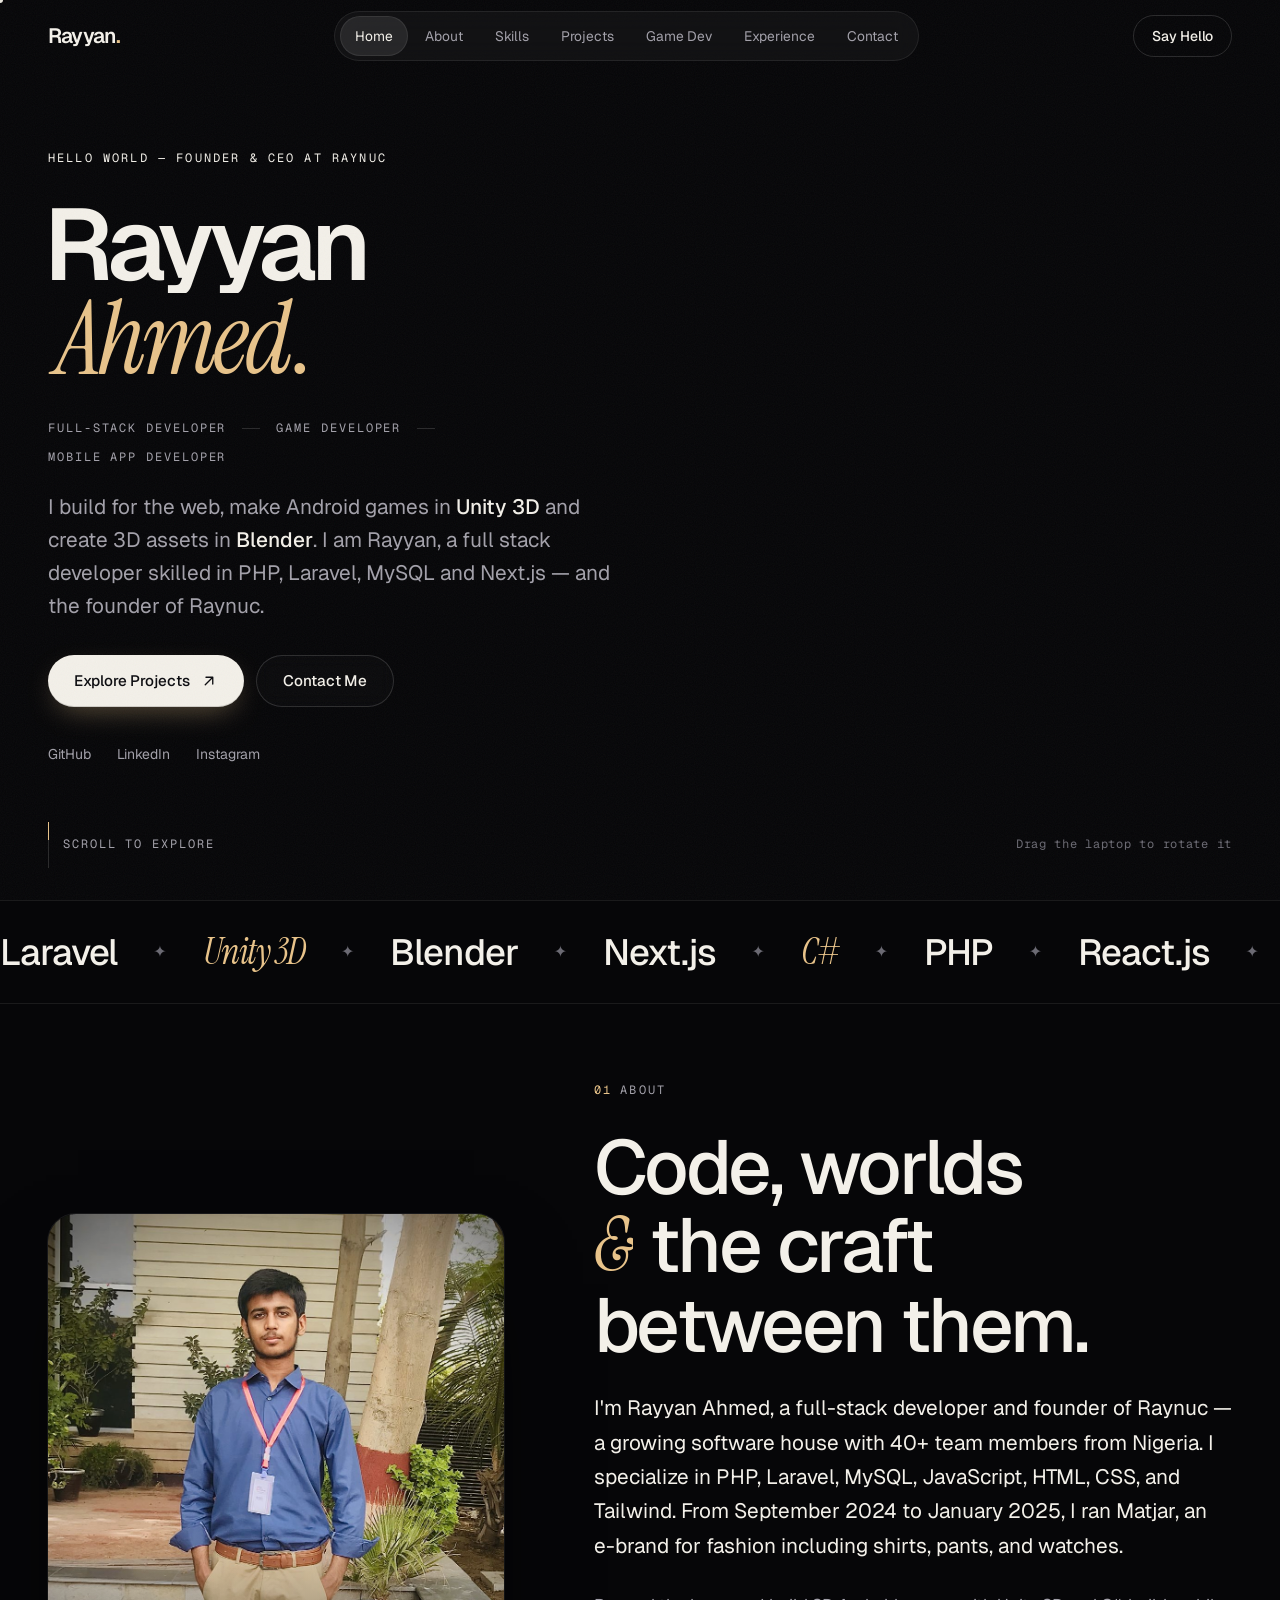
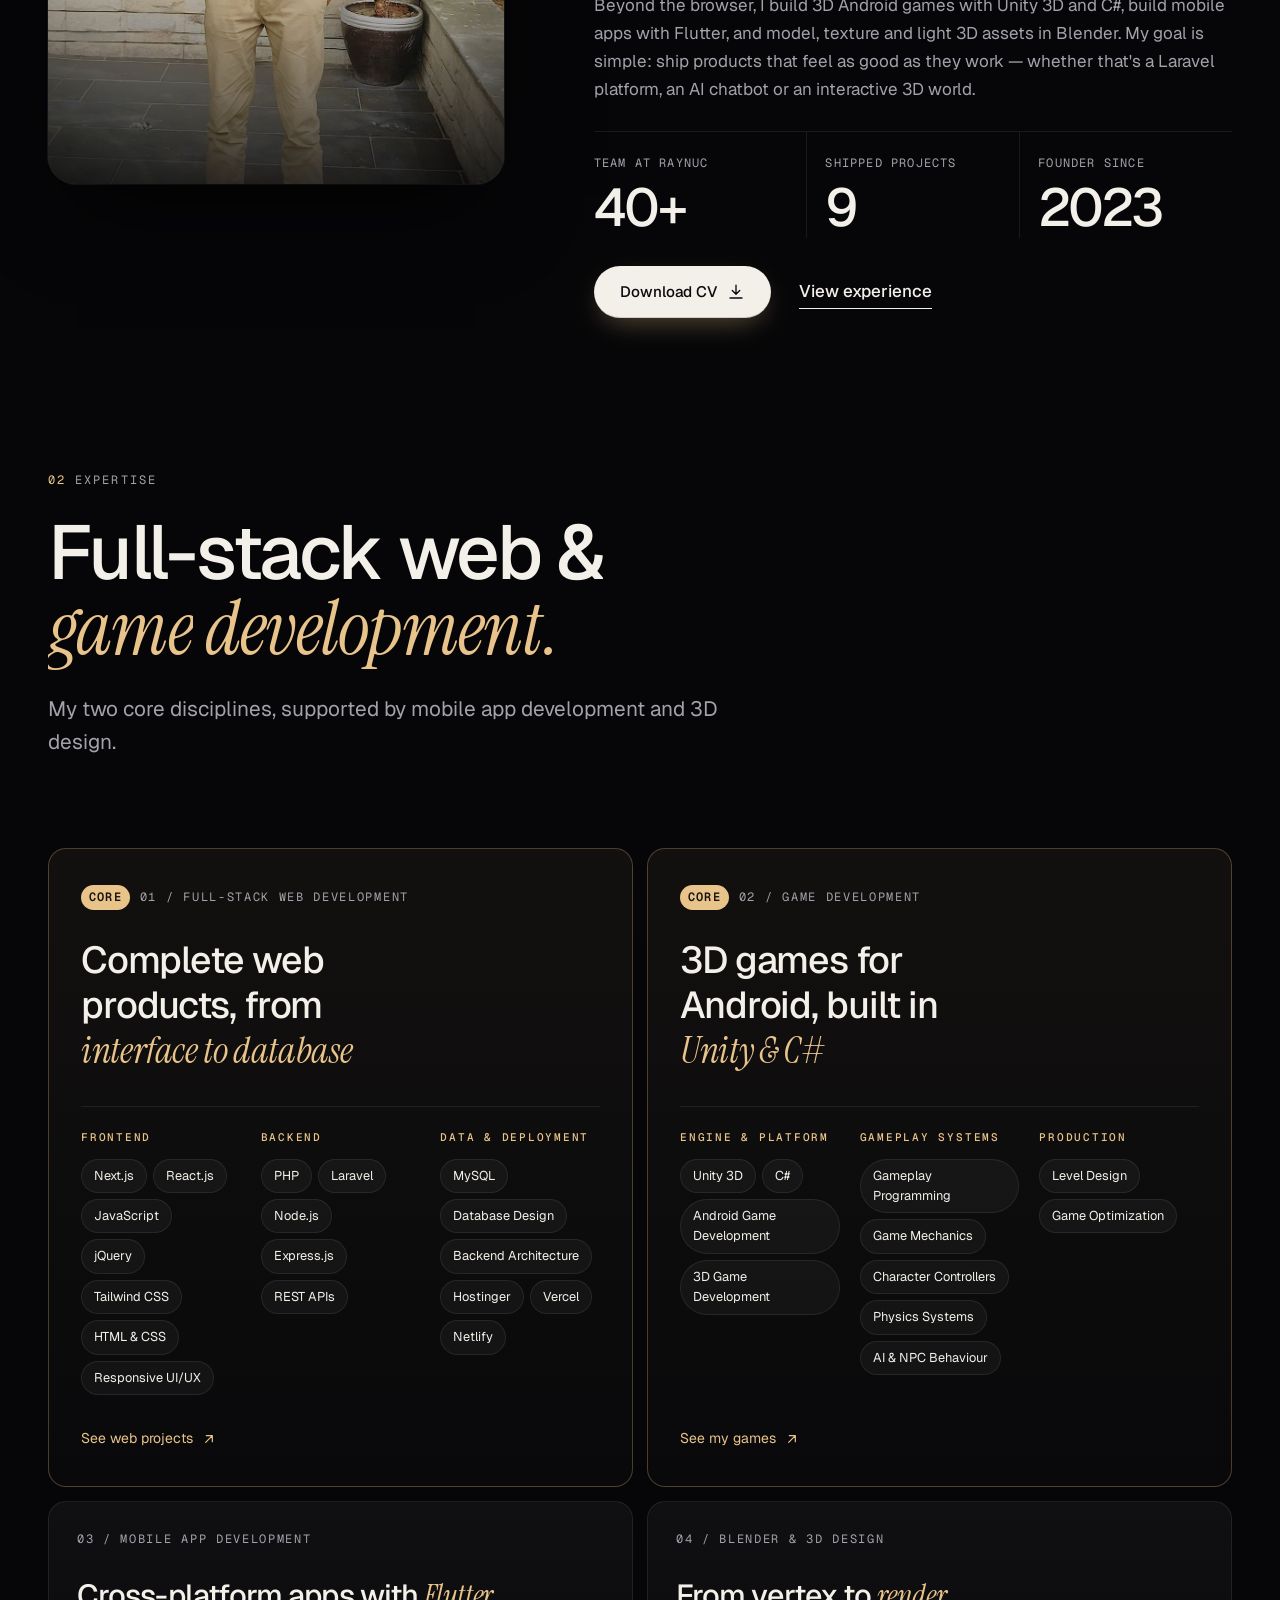
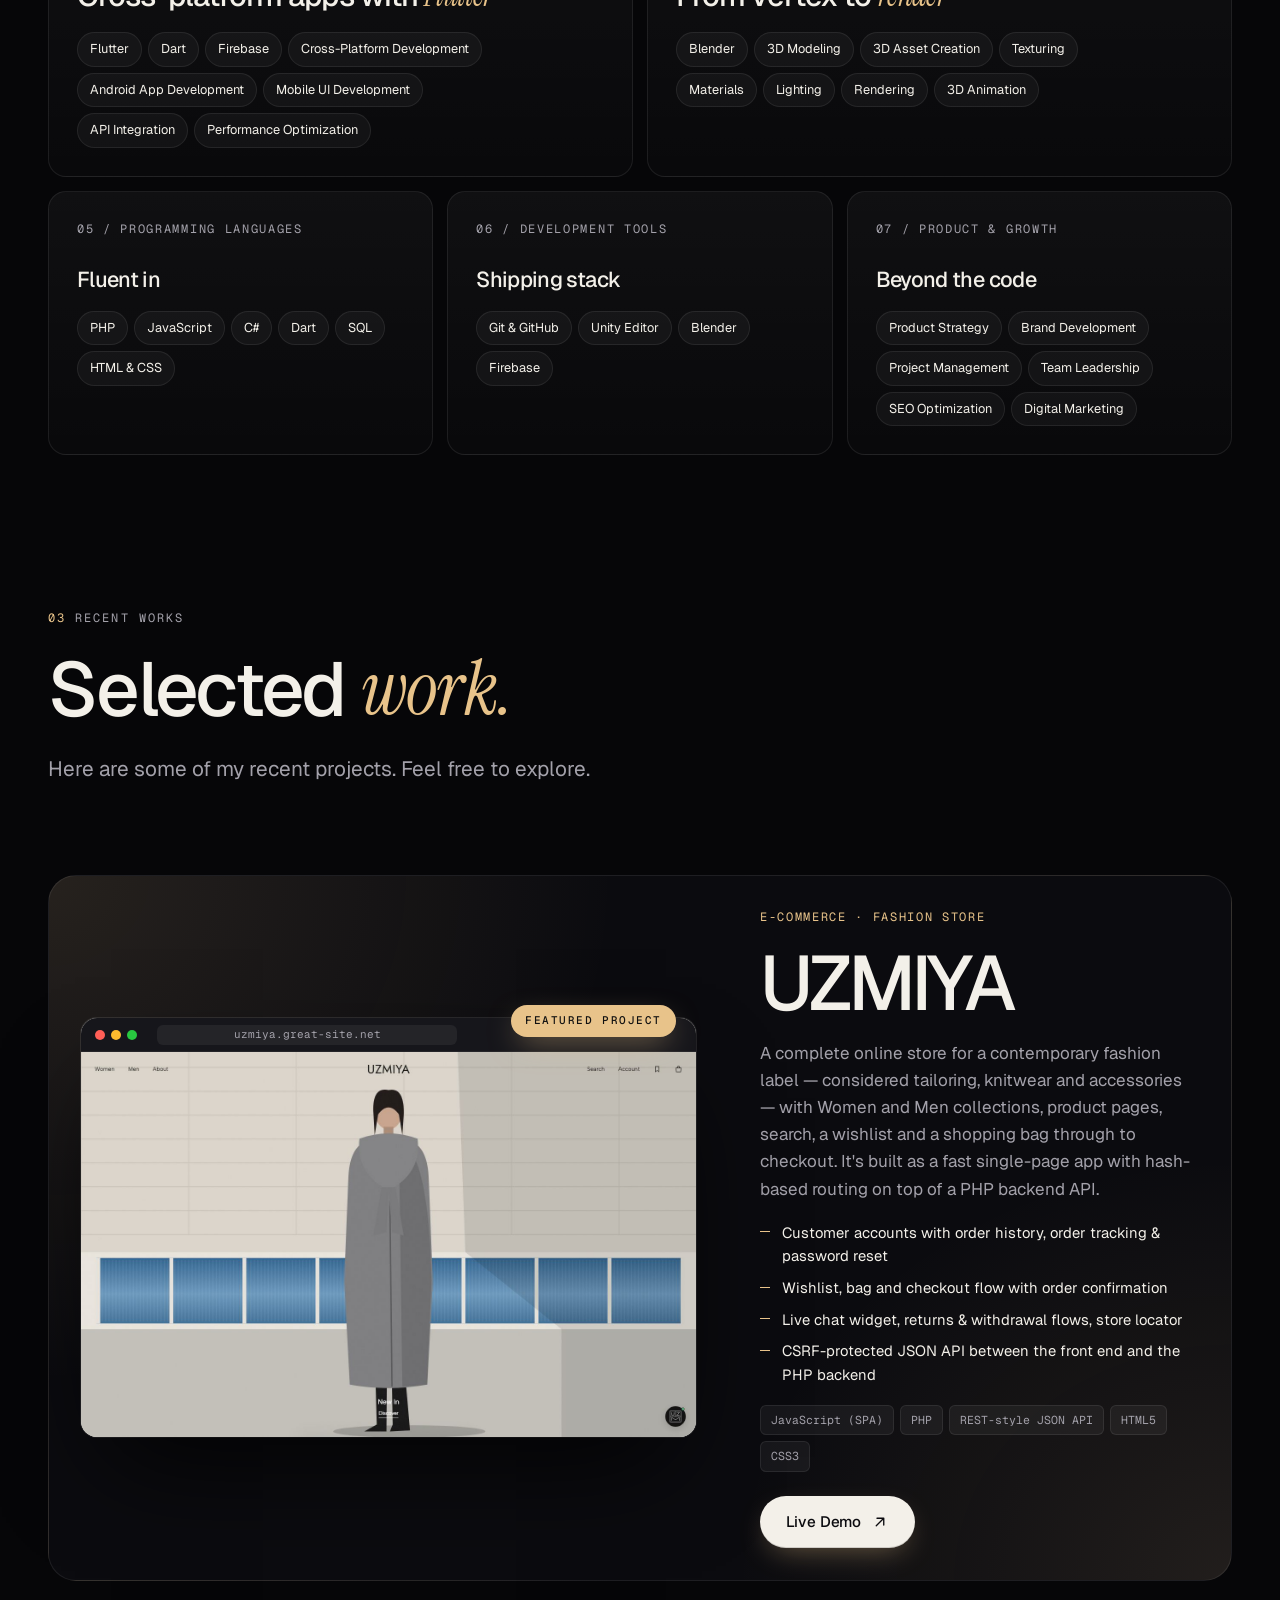
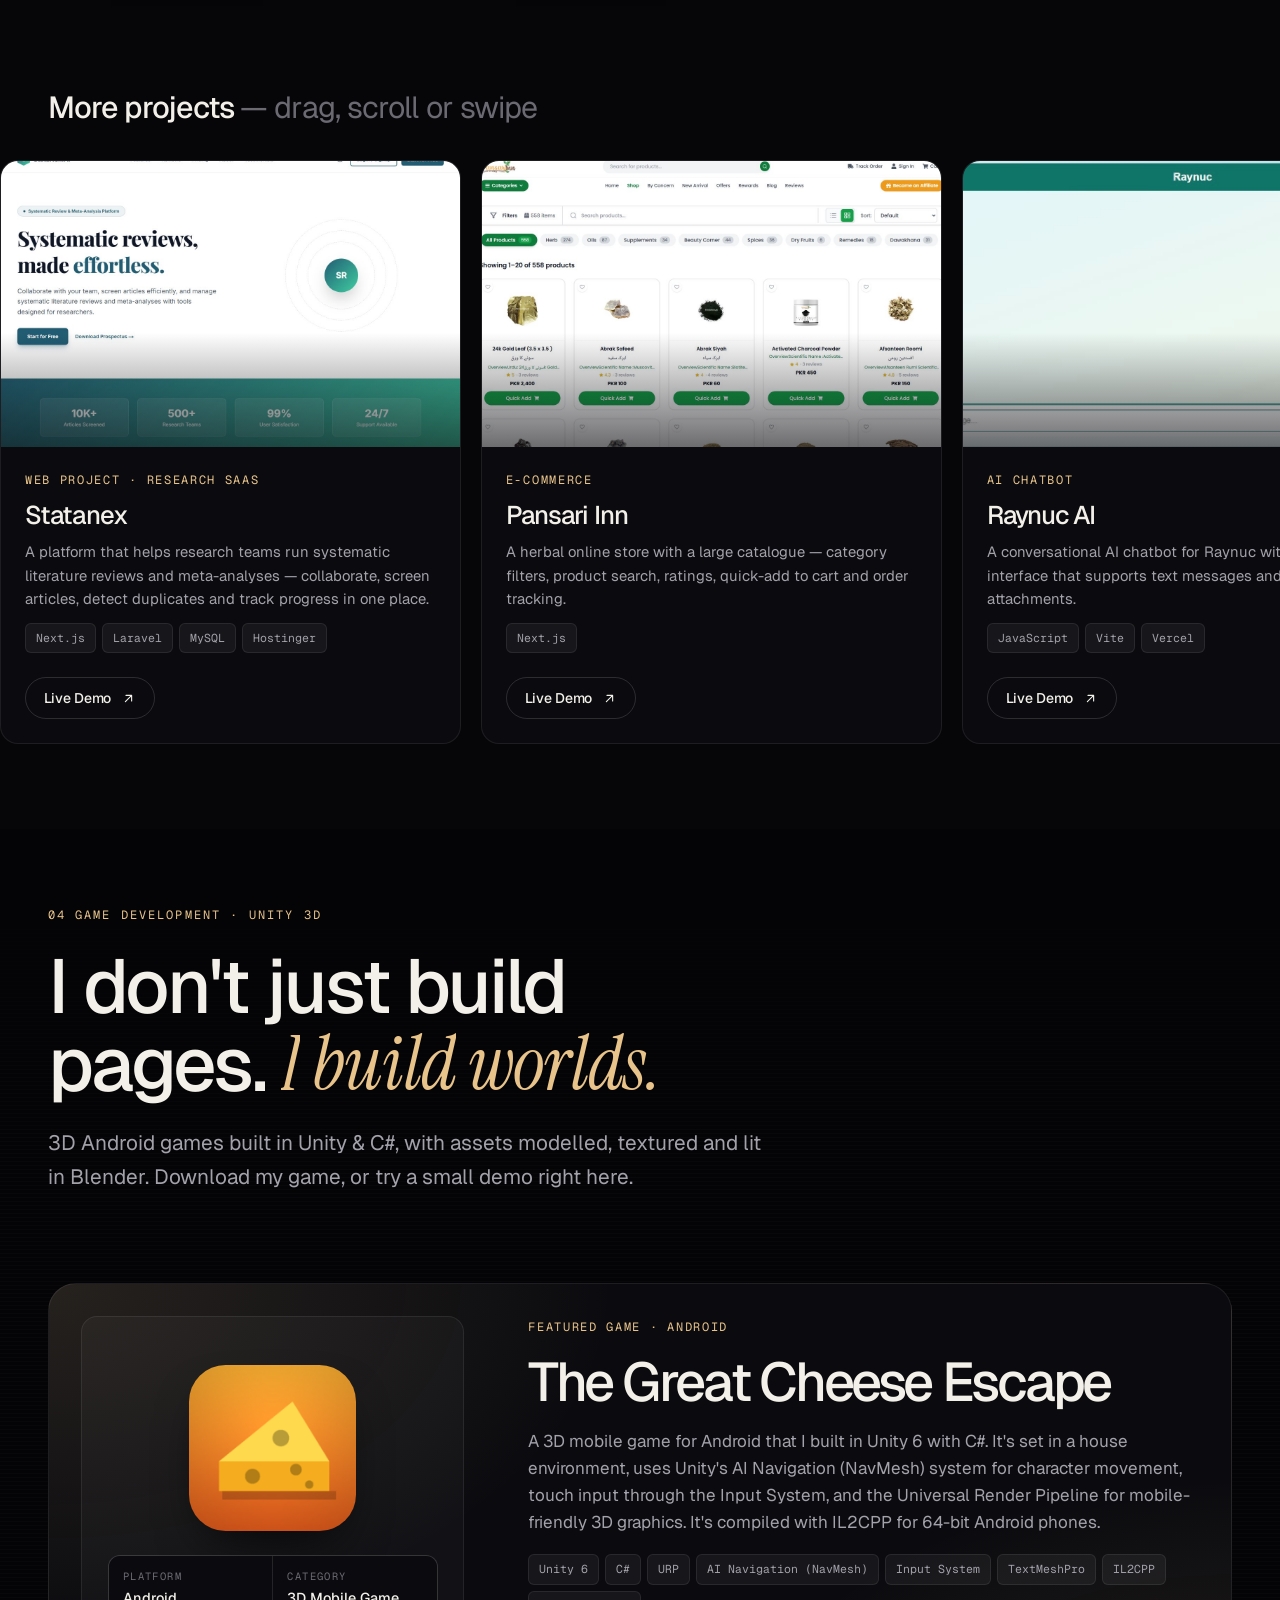
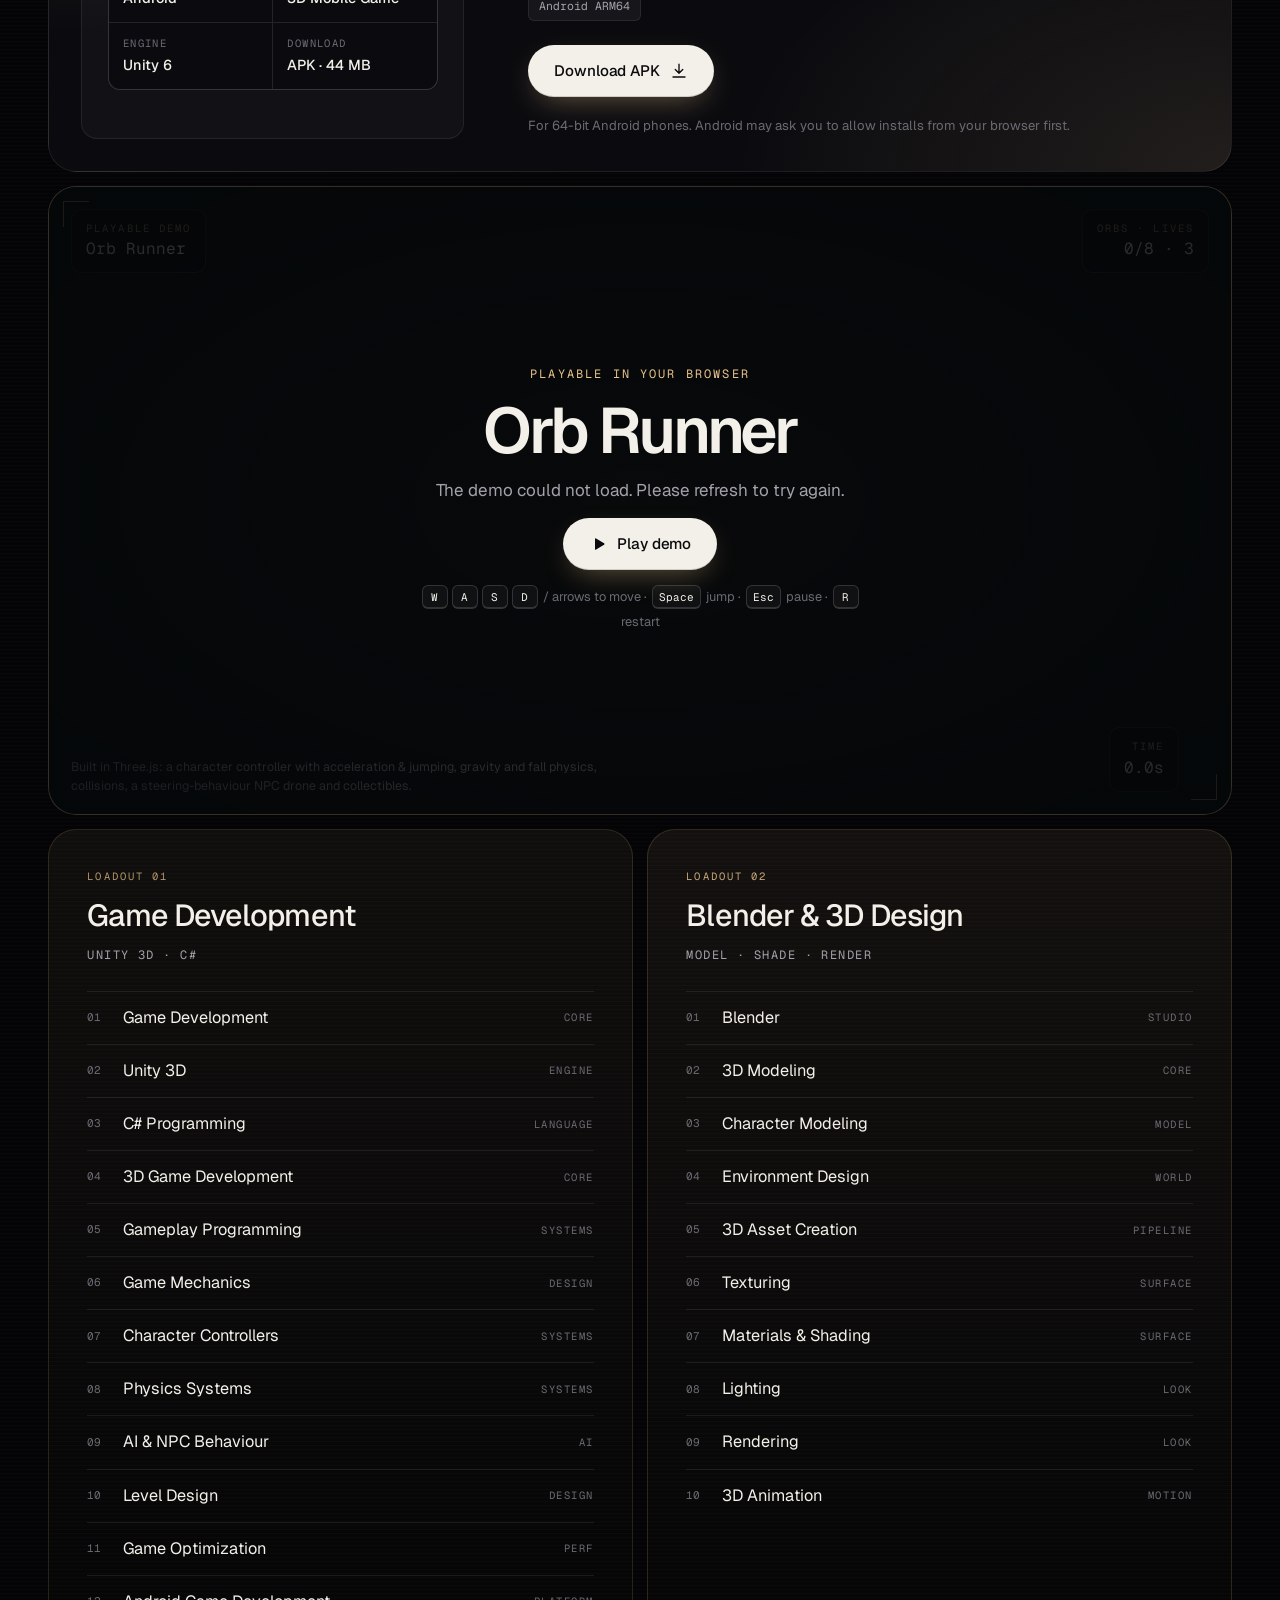
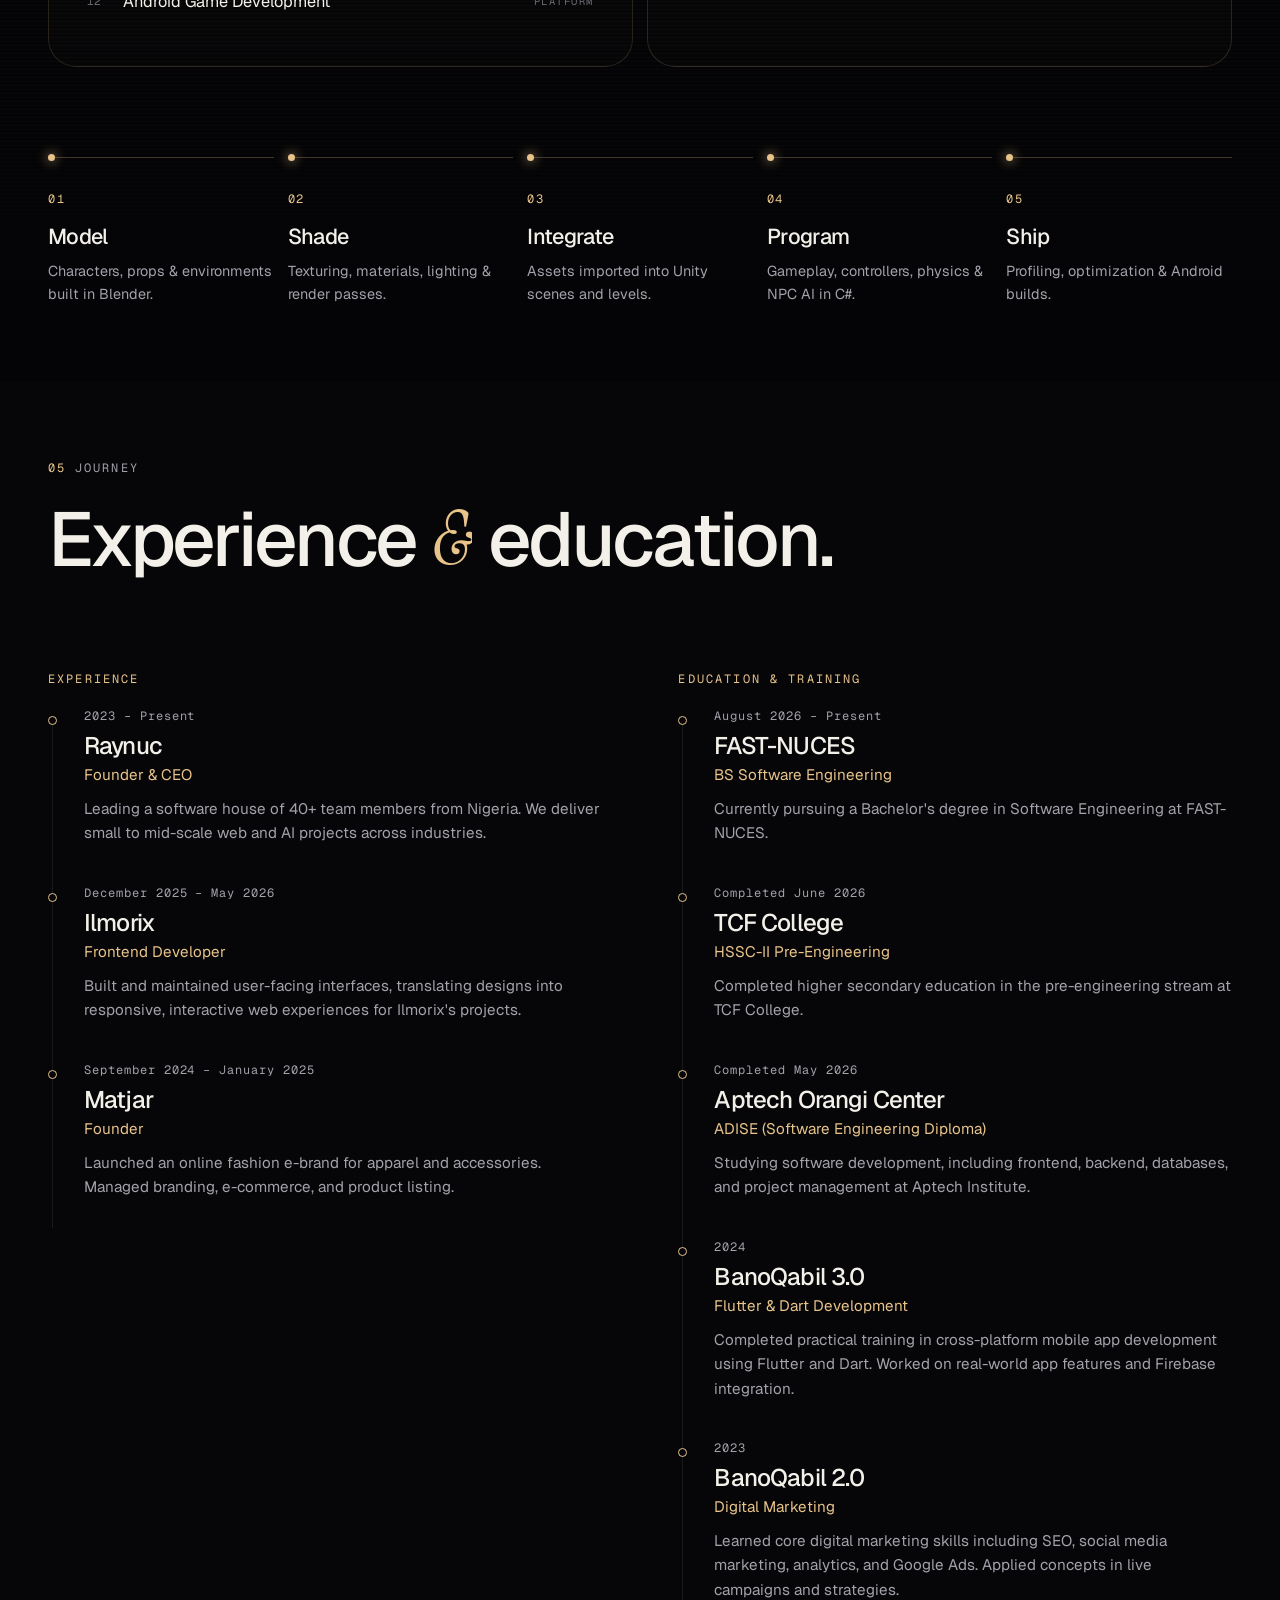
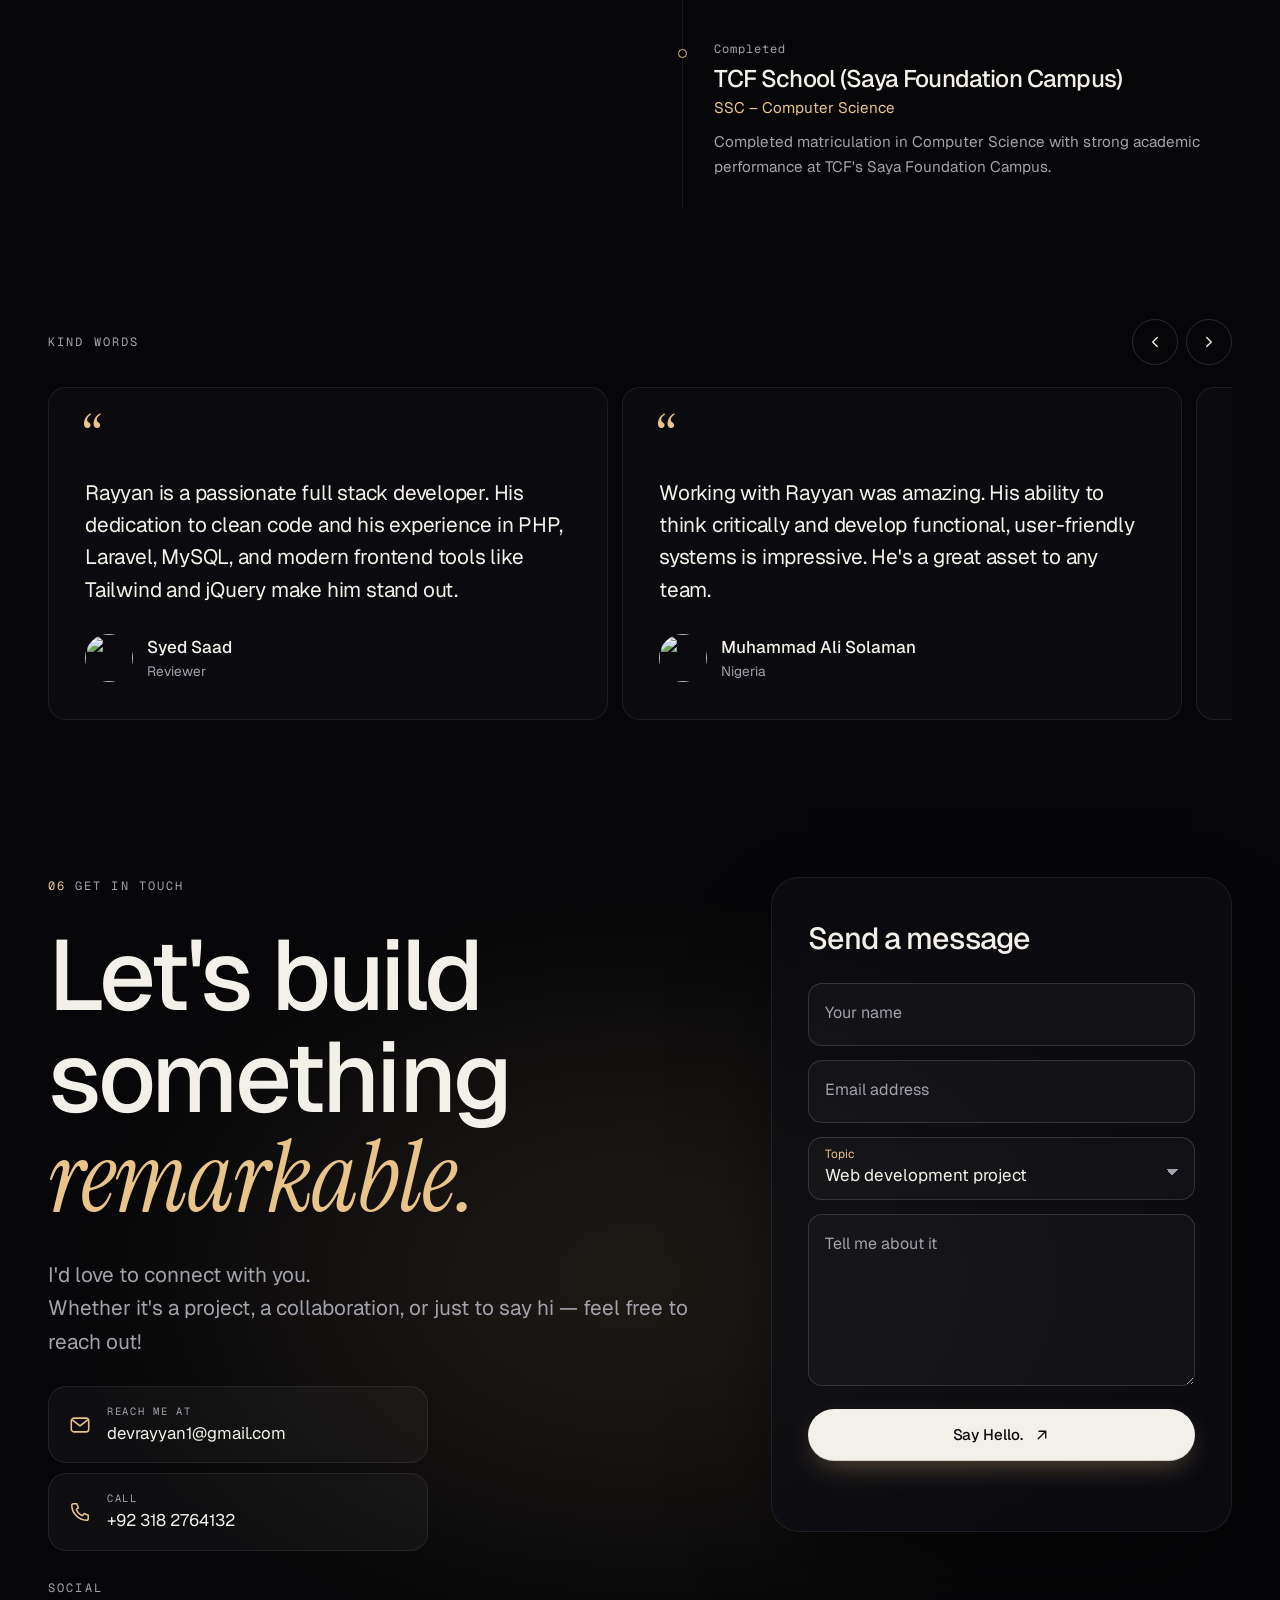
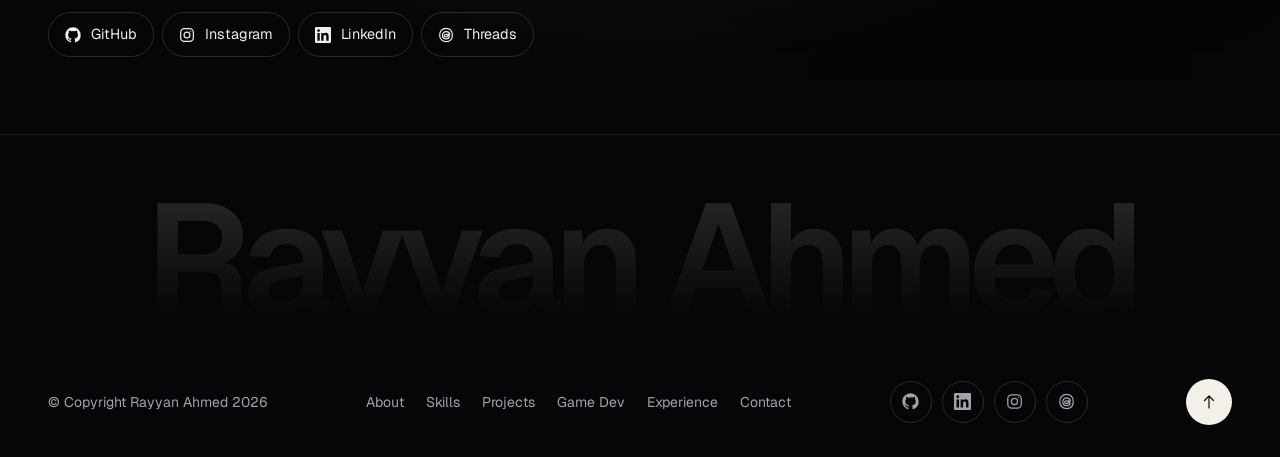
==== commit 4ac81f09: "Add expertise 3D models, even section spacing, 4K scaling, fix pin bug - Expertise tiles: one matchi" ====
--- a/index.html
+++ b/index.html
@@ -346,6 +346,7 @@
 
                 <div class="bento">
                     <article class="tile tile--primary" data-reveal data-spotlight>
+                        <canvas class="tile__model" data-model="fullstack" aria-hidden="true"></canvas>
                         <p class="tile__kicker"><span class="tile__badge">Core</span> 01 / Full-Stack Web Development</p>
                         <h3 class="tile__title">Complete web products, from <span class="serif">interface to database</span></h3>
                         <div class="tile__groups">
@@ -366,6 +367,7 @@
                     </article>
 
                     <article class="tile tile--primary" data-reveal data-spotlight>
+                        <canvas class="tile__model" data-model="game" aria-hidden="true"></canvas>
                         <p class="tile__kicker"><span class="tile__badge">Core</span> 02 / Game Development</p>
                         <h3 class="tile__title">3D games for Android, built in <span class="serif">Unity &amp; C#</span></h3>
                         <div class="tile__groups">
@@ -386,6 +388,7 @@
                     </article>
 
                     <article class="tile tile--wide" data-reveal data-spotlight>
+                        <canvas class="tile__model" data-model="mobile" aria-hidden="true"></canvas>
                         <p class="tile__kicker">03 / Mobile App Development</p>
                         <h3 class="tile__title">Cross-platform apps with <span class="serif">Flutter</span></h3>
                         <ul class="chips">
@@ -395,6 +398,7 @@
                     </article>
 
                     <article class="tile tile--wide" data-reveal data-spotlight>
+                        <canvas class="tile__model" data-model="blender" aria-hidden="true"></canvas>
                         <p class="tile__kicker">04 / Blender &amp; 3D Design</p>
                         <h3 class="tile__title">From vertex to <span class="serif">render</span></h3>
                         <ul class="chips">
@@ -404,18 +408,21 @@
                     </article>
 
                     <article class="tile tile--sm" data-reveal data-spotlight>
+                        <canvas class="tile__model" data-model="code" aria-hidden="true"></canvas>
                         <p class="tile__kicker">05 / Programming Languages</p>
                         <h3 class="tile__title">Fluent in</h3>
                         <ul class="chips"><li>PHP</li><li>JavaScript</li><li>C#</li><li>Dart</li><li>SQL</li><li>HTML &amp; CSS</li></ul>
                     </article>
 
                     <article class="tile tile--sm" data-reveal data-spotlight>
+                        <canvas class="tile__model" data-model="git" aria-hidden="true"></canvas>
                         <p class="tile__kicker">06 / Development Tools</p>
                         <h3 class="tile__title">Shipping stack</h3>
                         <ul class="chips"><li>Git &amp; GitHub</li><li>Unity Editor</li><li>Blender</li><li>Firebase</li></ul>
                     </article>
 
                     <article class="tile tile--sm" data-reveal data-spotlight>
+                        <canvas class="tile__model" data-model="growth" aria-hidden="true"></canvas>
                         <p class="tile__kicker">07 / Product &amp; Growth</p>
                         <h3 class="tile__title">Beyond the code</h3>
                         <ul class="chips">
--- a/css/main.css
+++ b/css/main.css
@@ -39,17 +39,17 @@
     --fs-display-xl: clamp(2.8rem, 1.4rem + 6vw, 7.5rem);
     --fs-hero: clamp(3.6rem, 1.2rem + 10.5vw, 11.5rem);
 
-    --radius-sm: 10px;
-    --radius: 18px;
-    --radius-lg: 28px;
-
-    --gutter: clamp(16px, 4vw, 48px);
-    --container: 1320px;
-    --section-y: clamp(96px, 14vw, 200px);
+    --radius-sm: 0.625rem;
+    --radius: 1.125rem;
+    --radius-lg: 1.75rem;
+
+    --gutter: clamp(1rem, 4vw, 3rem);
+    --container: 82.5rem;
+    --section-y: clamp(4rem, 6vw, 7rem);
 
     --ease-out: cubic-bezier(.16, 1, .3, 1);
     --ease-in-out: cubic-bezier(.65, 0, .35, 1);
-    --header-h: 72px;
+    --header-h: 4.5rem;
 }
 
 /* ---------- Reset ---------- */
@@ -57,6 +57,8 @@
 *, *::before, *::after { box-sizing: border-box; }
 html { -webkit-text-size-adjust: 100%; scroll-behavior: smooth; }
 html.lenis, html.lenis body { height: auto; }
+/* Lenis (and ScrollTrigger measuring) need instant native scrolling; CSS smooth scrolling breaks pin positions */
+html.lenis, html.anim { scroll-behavior: auto !important; }
 .lenis.lenis-smooth { scroll-behavior: auto !important; }
 .lenis.lenis-stopped { overflow: hidden; }
 body {
@@ -78,14 +80,14 @@
 ul, ol { list-style: none; margin: 0; padding: 0; }
 h1, h2, h3, h4, p, figure, blockquote, dl, dd { margin: 0; }
 ::selection { background: var(--gold); color: #111; }
-:focus-visible { outline: 2px solid var(--gold); outline-offset: 3px; border-radius: 6px; }
+:focus-visible { outline: 2px solid var(--gold); outline-offset: 3px; border-radius: 0.375rem; }
 
 .skip-link {
-    position: fixed; left: 16px; top: -60px; z-index: 1000;
-    background: var(--gold); color: #111; padding: 10px 16px; border-radius: 999px; font-weight: 600;
+    position: fixed; left: 1rem; top: -3.75rem; z-index: 1000;
+    background: var(--gold); color: #111; padding: 0.625rem 1rem; border-radius: 62.4375rem; font-weight: 600;
     transition: top .3s var(--ease-out);
 }
-.skip-link:focus { top: 16px; }
+.skip-link:focus { top: 1rem; }
 
 .container {
     width: 100%;
@@ -111,8 +113,8 @@
 }
 .eyebrow__num { color: var(--gold); }
 .eyebrow__dot {
-    width: 7px; height: 7px; border-radius: 50%; background: var(--mint);
-    box-shadow: 0 0 0 4px rgba(232, 195, 138, .14), 0 0 14px var(--mint);
+    width: 0.4375rem; height: 0.4375rem; border-radius: 50%; background: var(--mint);
+    box-shadow: 0 0 0 0.25rem rgba(232, 195, 138, .14), 0 0 0.875rem var(--mint);
     flex: none;
 }
 .display {
@@ -126,11 +128,11 @@
 .display--xl { font-size: var(--fs-display-xl); max-width: 14ch; }
 .display .serif { color: var(--gold); }
 
-.section-head { display: grid; gap: 22px; margin-bottom: clamp(48px, 7vw, 96px); }
+.section-head { display: grid; gap: 1.375rem; margin-bottom: clamp(3rem, 7vw, 6rem); }
 .section-head__sub { color: var(--muted); max-width: 52ch; font-size: var(--fs-lg); }
 
 .link-underline {
-    position: relative; font-weight: 500; color: var(--text); padding-block: 4px;
+    position: relative; font-weight: 500; color: var(--text); padding-block: 0.25rem;
     background: linear-gradient(currentColor, currentColor) 0 100% / 100% 1px no-repeat;
     transition: background-size .5s var(--ease-out);
 }
@@ -142,21 +144,21 @@
 
 /* ---------- Buttons ---------- */
 .btn {
-    --bh: 52px;
+    --bh: 3.25rem;
     position: relative; isolation: isolate; overflow: hidden;
-    display: inline-flex; align-items: center; justify-content: center; gap: 10px;
-    height: var(--bh); padding: 0 26px; border-radius: 999px;
+    display: inline-flex; align-items: center; justify-content: center; gap: 0.625rem;
+    height: var(--bh); padding: 0 1.625rem; border-radius: 62.4375rem;
     font-weight: 500; font-size: .95rem; letter-spacing: -.005em; white-space: nowrap;
     transition: color .4s var(--ease-out), border-color .4s, background-color .4s, box-shadow .4s;
     will-change: transform;
 }
 .btn > * { position: relative; z-index: 1; }
-.btn__icon { width: 18px; height: 18px; transition: transform .5s var(--ease-out); }
-.btn__icon--lead { width: 18px; height: 18px; }
+.btn__icon { width: 1.125rem; height: 1.125rem; transition: transform .5s var(--ease-out); }
+.btn__icon--lead { width: 1.125rem; height: 1.125rem; }
 .btn:hover .btn__icon:not(.btn__icon--lead) { transform: translate(2px, -2px) rotate(0deg); }
 .btn--primary {
     background: var(--text); color: #0b0b0f;
-    box-shadow: 0 10px 30px -10px rgba(232, 195, 138, .45), inset 0 -1px 0 rgba(0,0,0,.15);
+    box-shadow: 0 0.625rem 1.875rem -0.625rem rgba(232, 195, 138, .45), inset 0 -1px 0 rgba(0,0,0,.15);
 }
 .btn--primary::before {
     content: ""; position: absolute; inset: 0; z-index: 0; border-radius: inherit;
@@ -164,21 +166,21 @@
     transform: translateY(101%); transition: transform .6s var(--ease-out);
 }
 .btn--primary:hover::before { transform: translateY(0); }
-.btn--ghost { border: 1px solid var(--line-2); color: var(--text); background: rgba(255,255,255,.02); backdrop-filter: blur(8px); }
+.btn--ghost { border: 1px solid var(--line-2); color: var(--text); background: rgba(255,255,255,.02); backdrop-filter: blur(0.5rem); }
 .btn--ghost:hover { border-color: var(--gold); color: var(--gold); }
 .btn--line { border: 1px solid var(--line-2); color: var(--text); }
 .btn--line:hover { border-color: var(--gold); color: #0b0b0f; background: var(--gold); }
 .btn--pill { border: 1px solid var(--line-2); }
 .btn--pill:hover { background: var(--text); color: #0b0b0f; }
-.btn--sm { --bh: 42px; padding: 0 18px; font-size: .875rem; }
-.btn--sm .btn__icon { width: 15px; height: 15px; }
+.btn--sm { --bh: 2.625rem; padding: 0 1.125rem; font-size: .875rem; }
+.btn--sm .btn__icon { width: 0.9375rem; height: 0.9375rem; }
 .btn--block { width: 100%; }
 
 .icon-btn {
-    width: 46px; height: 46px; border-radius: 50%; border: 1px solid var(--line-2);
+    width: 2.875rem; height: 2.875rem; border-radius: 50%; border: 1px solid var(--line-2);
     display: grid; place-items: center; transition: background .3s, color .3s, border-color .3s;
 }
-.icon-btn svg { width: 18px; height: 18px; }
+.icon-btn svg { width: 1.125rem; height: 1.125rem; }
 .icon-btn:hover { background: var(--text); color: #0b0b0f; border-color: var(--text); }
 
 /* ---------- Preloader ---------- */
@@ -186,10 +188,10 @@
     position: fixed; inset: 0; z-index: 200; background: var(--bg);
     display: grid; place-items: center;
 }
-.preloader__inner { width: min(420px, 80vw); }
+.preloader__inner { width: min(26.25rem, 80vw); }
 .preloader__mark { font-size: clamp(2.4rem, 8vw, 4rem); font-weight: 600; letter-spacing: -.04em; line-height: 1; }
 .preloader__mark span { color: var(--gold); }
-.preloader__bar { height: 1px; background: var(--line); margin: 28px 0 14px; overflow: hidden; }
+.preloader__bar { height: 1px; background: var(--line); margin: 1.75rem 0 0.875rem; overflow: hidden; }
 .preloader__bar span { display: block; height: 100%; width: 100%; background: var(--grad-brand); transform-origin: left; transform: scaleX(0); }
 .preloader__meta { display: flex; justify-content: space-between; font-family: var(--font-mono); font-size: var(--fs-xs); color: var(--muted); letter-spacing: .12em; text-transform: uppercase; }
 html.is-loaded .preloader { pointer-events: none; }
@@ -206,15 +208,15 @@
 .cursor__dot, .cursor__ring {
     position: fixed; left: 0; top: 0; z-index: 300; pointer-events: none; border-radius: 50%;
 }
-.cursor__dot { width: 6px; height: 6px; margin: -3px 0 0 -3px; background: var(--text); mix-blend-mode: difference; }
+.cursor__dot { width: 0.375rem; height: 0.375rem; margin: -3px 0 0 -3px; background: var(--text); mix-blend-mode: difference; }
 .cursor__ring {
-    width: 38px; height: 38px; margin: -19px 0 0 -19px; border: 1px solid rgba(255,255,255,.35);
+    width: 2.375rem; height: 2.375rem; margin: -1.1875rem 0 0 -1.1875rem; border: 1px solid rgba(255,255,255,.35);
     display: grid; place-items: center;
     transition: width .45s var(--ease-out), height .45s var(--ease-out), margin .45s var(--ease-out), background-color .35s, border-color .35s;
 }
-.cursor__label { font-family: var(--font-mono); font-size: 11px; letter-spacing: .14em; text-transform: uppercase; color: #0b0b0f; opacity: 0; transition: opacity .25s; }
-.cursor.is-hover .cursor__ring { width: 62px; height: 62px; margin: -31px 0 0 -31px; border-color: var(--gold); background: rgba(232,195,138,.08); }
-.cursor.is-label .cursor__ring { width: 92px; height: 92px; margin: -46px 0 0 -46px; background: var(--gold); border-color: var(--gold); }
+.cursor__label { font-family: var(--font-mono); font-size: 0.6875rem; letter-spacing: .14em; text-transform: uppercase; color: #0b0b0f; opacity: 0; transition: opacity .25s; }
+.cursor.is-hover .cursor__ring { width: 3.875rem; height: 3.875rem; margin: -1.9375rem 0 0 -1.9375rem; border-color: var(--gold); background: rgba(232,195,138,.08); }
+.cursor.is-label .cursor__ring { width: 5.75rem; height: 5.75rem; margin: -2.875rem 0 0 -2.875rem; background: var(--gold); border-color: var(--gold); }
 .cursor.is-label .cursor__label { opacity: 1; }
 .cursor.is-label .cursor__dot { opacity: 0; }
 .cursor.is-hidden { opacity: 0; }
@@ -228,8 +230,8 @@
 }
 .site-header.is-scrolled {
     background: rgba(6, 6, 8, .62);
-    -webkit-backdrop-filter: saturate(160%) blur(18px);
-    backdrop-filter: saturate(160%) blur(18px);
+    -webkit-backdrop-filter: saturate(160%) blur(1.125rem);
+    backdrop-filter: saturate(160%) blur(1.125rem);
     border-color: var(--line);
 }
 .site-header.is-hidden { transform: translateY(-100%); }
@@ -237,51 +239,51 @@
     height: var(--header-h);
     max-width: calc(var(--container) + var(--gutter) * 2);
     margin-inline: auto; padding-inline: var(--gutter);
-    display: flex; align-items: center; gap: 24px;
+    display: flex; align-items: center; gap: 1.5rem;
 }
 .brand { font-weight: 600; font-size: 1.3rem; letter-spacing: -.04em; }
 .brand span { color: var(--gold); }
 
 .nav { position: relative; margin-inline: auto; }
 .nav__list {
-    display: flex; gap: 2px; padding: 5px; border-radius: 999px;
+    display: flex; gap: 2px; padding: 0.3125rem; border-radius: 62.4375rem;
     background: rgba(255,255,255,.04); border: 1px solid var(--line);
-    -webkit-backdrop-filter: blur(12px); backdrop-filter: blur(12px);
+    -webkit-backdrop-filter: blur(0.75rem); backdrop-filter: blur(0.75rem);
 }
 .nav__link {
-    position: relative; z-index: 1; display: block; padding: 8px 15px; border-radius: 999px;
+    position: relative; z-index: 1; display: block; padding: 0.5rem 0.9375rem; border-radius: 62.4375rem;
     font-size: .86rem; color: var(--muted); transition: color .3s;
 }
 .nav__link:hover, .nav__link.is-active { color: var(--text); }
 .nav__indicator {
-    position: absolute; top: 5px; left: 0; height: calc(100% - 10px); width: 0; border-radius: 999px;
+    position: absolute; top: 0.3125rem; left: 0; height: calc(100% - 0.625rem); width: 0; border-radius: 62.4375rem;
     background: rgba(255,255,255,.09); box-shadow: inset 0 0 0 1px rgba(255,255,255,.08);
     transition: transform .55s var(--ease-out), width .55s var(--ease-out), opacity .3s;
     pointer-events: none; opacity: 0;
 }
 .nav__indicator.is-ready { opacity: 1; }
 
-.menu-toggle { display: none; align-items: center; gap: 12px; margin-left: auto; height: 44px; padding: 0 6px 0 16px; border: 1px solid var(--line-2); border-radius: 999px; font-size: .875rem; }
-.menu-toggle__icon { position: relative; width: 32px; height: 32px; border-radius: 50%; background: var(--text); }
-.menu-toggle__icon i { position: absolute; left: 9px; right: 9px; height: 1.5px; background: #0b0b0f; transition: transform .45s var(--ease-out), top .45s var(--ease-out); }
-.menu-toggle__icon i:first-child { top: 12.5px; }
-.menu-toggle__icon i:last-child { top: 18px; }
-.menu-toggle[aria-expanded="true"] .menu-toggle__icon i:first-child { top: 15.25px; transform: rotate(45deg); }
-.menu-toggle[aria-expanded="true"] .menu-toggle__icon i:last-child { top: 15.25px; transform: rotate(-45deg); }
+.menu-toggle { display: none; align-items: center; gap: 0.75rem; margin-left: auto; height: 2.75rem; padding: 0 0.375rem 0 1rem; border: 1px solid var(--line-2); border-radius: 62.4375rem; font-size: .875rem; }
+.menu-toggle__icon { position: relative; width: 2rem; height: 2rem; border-radius: 50%; background: var(--text); }
+.menu-toggle__icon i { position: absolute; left: 0.5625rem; right: 0.5625rem; height: 1.5px; background: #0b0b0f; transition: transform .45s var(--ease-out), top .45s var(--ease-out); }
+.menu-toggle__icon i:first-child { top: 0.7813rem; }
+.menu-toggle__icon i:last-child { top: 1.125rem; }
+.menu-toggle[aria-expanded="true"] .menu-toggle__icon i:first-child { top: 0.9531rem; transform: rotate(45deg); }
+.menu-toggle[aria-expanded="true"] .menu-toggle__icon i:last-child { top: 0.9531rem; transform: rotate(-45deg); }
 
 .mobile-menu {
     position: fixed; inset: 0; z-index: 99; background: rgba(6,6,8,.96);
-    -webkit-backdrop-filter: blur(20px); backdrop-filter: blur(20px);
+    -webkit-backdrop-filter: blur(1.25rem); backdrop-filter: blur(1.25rem);
     display: flex; flex-direction: column; justify-content: space-between;
-    padding: calc(var(--header-h) + 32px + env(safe-area-inset-top)) var(--gutter) calc(32px + env(safe-area-inset-bottom));
+    padding: calc(var(--header-h) + 2rem + env(safe-area-inset-top)) var(--gutter) calc(2rem + env(safe-area-inset-bottom));
     opacity: 0; transition: opacity .4s var(--ease-out);
 }
 .mobile-menu.is-open { opacity: 1; }
 .mobile-menu__list a {
-    display: flex; align-items: baseline; gap: 16px; padding: 10px 0;
+    display: flex; align-items: baseline; gap: 1rem; padding: 0.625rem 0;
     font-size: clamp(2rem, 9vw, 3.2rem); font-weight: 500; letter-spacing: -.04em; line-height: 1.1;
     border-bottom: 1px solid var(--line);
-    transform: translateY(16px); opacity: 0; transition: transform .6s var(--ease-out), opacity .6s var(--ease-out), color .3s;
+    transform: translateY(1rem); opacity: 0; transition: transform .6s var(--ease-out), opacity .6s var(--ease-out), color .3s;
 }
 .mobile-menu__list a span { font-family: var(--font-mono); font-size: .75rem; color: var(--gold); letter-spacing: .1em; }
 .mobile-menu__list a:hover, .mobile-menu__list a.is-active { color: var(--gold); }
@@ -292,15 +294,15 @@
 .mobile-menu.is-open li:nth-child(5) a { transition-delay: .16s; }
 .mobile-menu.is-open li:nth-child(6) a { transition-delay: .20s; }
 .mobile-menu.is-open li:nth-child(7) a { transition-delay: .24s; }
-.mobile-menu__foot { display: flex; justify-content: space-between; align-items: center; gap: 16px; flex-wrap: wrap; color: var(--muted); padding-top: 24px; }
-
-.social-row { display: flex; gap: 10px; }
+.mobile-menu__foot { display: flex; justify-content: space-between; align-items: center; gap: 1rem; flex-wrap: wrap; color: var(--muted); padding-top: 1.5rem; }
+
+.social-row { display: flex; gap: 0.625rem; }
 .social-row a {
-    width: 42px; height: 42px; border-radius: 50%; border: 1px solid var(--line-2);
+    width: 2.625rem; height: 2.625rem; border-radius: 50%; border: 1px solid var(--line-2);
     display: grid; place-items: center; color: var(--muted); transition: color .3s, border-color .3s, transform .4s var(--ease-out);
 }
 .social-row a:hover { color: var(--text); border-color: var(--gold); transform: translateY(-3px); }
-.social-row svg { width: 17px; height: 17px; }
+.social-row svg { width: 1.0625rem; height: 1.0625rem; }
 
 @media (max-width: 1100px) {
     .nav, .header-cta { display: none; }
@@ -311,10 +313,10 @@
 .hero {
     position: relative; min-height: 100vh; min-height: 100svh;
     display: flex; flex-direction: column; justify-content: center;
-    padding-top: calc(var(--header-h) + 32px); padding-bottom: 112px;
+    padding-top: calc(var(--header-h) + 2rem); padding-bottom: 6rem;
     overflow: hidden;
 }
-.hero__grid { display: grid; grid-template-columns: minmax(0, 1fr) minmax(0, 1fr); gap: clamp(24px, 4vw, 64px); align-items: center; }
+.hero__grid { display: grid; grid-template-columns: minmax(0, 1fr) minmax(0, 1fr); gap: clamp(1.5rem, 4vw, 4rem); align-items: center; }
 .hero__stage { position: relative; width: 100%; aspect-ratio: 5 / 4; max-height: 68svh; }
 .hero__canvas { position: absolute; inset: 0; width: 100%; height: 100%; opacity: 0; transition: opacity 1.2s var(--ease-out); cursor: grab; touch-action: pan-y; }
 .hero__canvas:active { cursor: grabbing; }
@@ -323,7 +325,7 @@
 html.no-webgl .hero__grid { grid-template-columns: 1fr; }
 
 .hero__content { position: relative; min-width: 0; }
-.hero__eyebrow { margin-bottom: clamp(20px, 3vw, 32px); color: var(--text); }
+.hero__eyebrow { margin-bottom: clamp(1.25rem, 3vw, 2rem); color: var(--text); }
 .hero__title {
     font-size: clamp(3.4rem, 1.2rem + 6.4vw, 8.75rem); line-height: .88; letter-spacing: -.06em; font-weight: 600;
     margin-left: -.04em;
@@ -333,48 +335,48 @@
 .hero__title .serif { font-weight: 400; letter-spacing: -.035em; padding-left: .12em; color: var(--gold); padding-right: .08em; }
 .hero__title em { font-style: normal; }
 .hero__roles {
-    display: flex; flex-wrap: wrap; align-items: center; gap: 10px 16px; margin-top: clamp(22px, 3vw, 32px);
+    display: flex; flex-wrap: wrap; align-items: center; gap: 0.625rem 1rem; margin-top: clamp(1.375rem, 3vw, 2rem);
     font-family: var(--font-mono); font-size: var(--fs-xs); text-transform: uppercase; letter-spacing: .16em; color: var(--muted);
 }
-.hero__roles i { width: 18px; height: 1px; background: var(--line-2); }
-.hero__lead { margin-top: 22px; max-width: 44ch; color: var(--muted); font-size: var(--fs-lg); line-height: 1.6; }
+.hero__roles i { width: 1.125rem; height: 1px; background: var(--line-2); }
+.hero__lead { margin-top: 1.375rem; max-width: 44ch; color: var(--muted); font-size: var(--fs-lg); line-height: 1.6; }
 .hero__lead strong { color: var(--text); font-weight: 500; }
-.hero__actions { display: flex; flex-wrap: wrap; gap: 12px; margin-top: 32px; }
-.hero__social { display: flex; gap: 26px; margin-top: 36px; font-size: .875rem; color: var(--muted); }
+.hero__actions { display: flex; flex-wrap: wrap; gap: 0.75rem; margin-top: 2rem; }
+.hero__social { display: flex; gap: 1.625rem; margin-top: 2.25rem; font-size: .875rem; color: var(--muted); }
 .hero__social a { position: relative; transition: color .3s; }
-.hero__social a::after { content: ""; position: absolute; left: 0; right: 0; bottom: -4px; height: 1px; background: var(--gold); transform: scaleX(0); transform-origin: right; transition: transform .5s var(--ease-out); }
+.hero__social a::after { content: ""; position: absolute; left: 0; right: 0; bottom: -0.25rem; height: 1px; background: var(--gold); transform: scaleX(0); transform-origin: right; transition: transform .5s var(--ease-out); }
 .hero__social a:hover { color: var(--text); }
 .hero__social a:hover::after { transform: scaleX(1); transform-origin: left; }
 
-.hero__foot { position: absolute; left: 0; right: 0; bottom: 32px; display: flex; justify-content: space-between; align-items: center; margin-inline: auto; }
-.scroll-cue { display: inline-flex; align-items: center; gap: 14px; font-family: var(--font-mono); font-size: var(--fs-xs); letter-spacing: .16em; text-transform: uppercase; color: var(--muted); }
-.scroll-cue__track { position: relative; width: 1px; height: 46px; background: var(--line-2); overflow: hidden; }
+.hero__foot { position: absolute; left: 0; right: 0; bottom: 2rem; display: flex; justify-content: space-between; align-items: center; margin-inline: auto; }
+.scroll-cue { display: inline-flex; align-items: center; gap: 0.875rem; font-family: var(--font-mono); font-size: var(--fs-xs); letter-spacing: .16em; text-transform: uppercase; color: var(--muted); }
+.scroll-cue__track { position: relative; width: 1px; height: 2.875rem; background: var(--line-2); overflow: hidden; }
 .scroll-cue__track span { position: absolute; left: 0; top: 0; width: 100%; height: 40%; background: var(--gold); animation: cue 2.2s var(--ease-in-out) infinite; }
 @keyframes cue { 0% { transform: translateY(-100%); } 100% { transform: translateY(260%); } }
 .hero__hint { font-family: var(--font-mono); font-size: var(--fs-xs); color: var(--dim); letter-spacing: .06em; }
 
 /* laptop-height screens: keep everything inside one viewport */
 @media (min-width: 961px) and (max-height: 760px) {
-    .hero { padding-bottom: 72px; }
+    .hero { padding-bottom: 4.5rem; }
     .hero__title { font-size: clamp(3.2rem, 1rem + 5.4vw, 6.5rem); }
-    .hero__roles { margin-top: 18px; }
-    .hero__actions { margin-top: 24px; }
-    .hero__social { margin-top: 24px; }
-    .hero__foot { bottom: 20px; }
-    .scroll-cue__track { height: 32px; }
+    .hero__roles { margin-top: 1.125rem; }
+    .hero__actions { margin-top: 1.5rem; }
+    .hero__social { margin-top: 1.5rem; }
+    .hero__foot { bottom: 1.25rem; }
+    .scroll-cue__track { height: 2rem; }
 }
 /* tablet & mobile: laptop on top, text below */
 @media (max-width: 960px) {
-    .hero { justify-content: flex-start; padding-top: calc(var(--header-h) + 8px); padding-bottom: 96px; }
-    .hero__grid { grid-template-columns: 1fr; gap: 8px; }
-    .hero__stage { order: -1; aspect-ratio: 16 / 11; max-height: 42svh; max-width: 620px; justify-self: center; }
+    .hero { justify-content: flex-start; padding-top: calc(var(--header-h) + 0.5rem); padding-bottom: 6rem; }
+    .hero__grid { grid-template-columns: 1fr; gap: 0.5rem; }
+    .hero__stage { order: -1; aspect-ratio: 16 / 11; max-height: 42svh; max-width: 38.75rem; justify-self: center; }
     .hero__title { font-size: clamp(3.2rem, 1rem + 9vw, 6rem); }
     .hero__hint { display: none; }
-    .hero__eyebrow { margin-bottom: 16px; }
-    .hero__social { margin-top: 28px; }
+    .hero__eyebrow { margin-bottom: 1rem; }
+    .hero__social { margin-top: 1.75rem; }
 }
 @media (max-width: 480px) {
-    .hero__roles { gap: 8px 14px; }
+    .hero__roles { gap: 0.5rem 0.875rem; }
     .hero__roles i { display: none; }
     .hero__lead { font-size: 1.02rem; }
     .hero__actions .btn { flex: 1 1 auto; }
@@ -382,91 +384,101 @@
 @media (hover: none) { .hero__hint { display: none; } }
 
 /* ---------- Marquee ---------- */
-.marquee { border-block: 1px solid var(--line); overflow: hidden; padding: 22px 0; background: var(--bg); }
-.marquee__track { display: flex; align-items: center; gap: 36px; width: max-content; animation: marquee 42s linear infinite; }
+.marquee { border-block: 1px solid var(--line); overflow: hidden; padding: 1.375rem 0; background: var(--bg); }
+.marquee__track { display: flex; align-items: center; gap: 2.25rem; width: max-content; animation: marquee 42s linear infinite; }
 .marquee__track span { font-size: clamp(1.4rem, 1rem + 1.6vw, 2.4rem); font-weight: 500; letter-spacing: -.03em; color: var(--text); white-space: nowrap; }
 .marquee__track span:nth-of-type(3n+2) { font-family: var(--font-serif); font-style: italic; font-weight: 400; color: var(--gold); }
 .marquee__track i { font-style: normal; color: var(--dim); font-size: 1rem; }
 @keyframes marquee { to { transform: translateX(-50%); } }
 
 /* ---------- About ---------- */
-.about__grid { display: grid; grid-template-columns: 5fr 7fr; gap: clamp(40px, 7vw, 120px); align-items: center; }
+.about__grid { display: grid; grid-template-columns: 5fr 7fr; gap: clamp(2.5rem, 7vw, 7.5rem); align-items: center; }
 .portrait {
     position: relative; border-radius: var(--radius-lg); overflow: hidden; aspect-ratio: 4 / 5;
-    box-shadow: 0 40px 90px -30px rgba(0,0,0,.8), 0 0 0 1px var(--line);
+    box-shadow: 0 2.5rem 5.625rem -1.875rem rgba(0,0,0,.8), 0 0 0 1px var(--line);
     transform-style: preserve-3d; will-change: transform; transition: transform .2s ease-out;
 }
 .portrait img { width: 100%; height: 100%; object-fit: cover; object-position: 50% 22%; transform: scale(1.06); filter: saturate(.92) contrast(1.04); }
 .portrait::after { content: ""; position: absolute; inset: 0; background: linear-gradient(180deg, transparent 55%, rgba(6,6,8,.75)); }
 .portrait__tag {
-    position: absolute; left: 16px; right: 16px; bottom: 16px; z-index: 1;
-    display: flex; align-items: center; gap: 10px; padding: 12px 16px; border-radius: 14px;
-    background: rgba(10,10,14,.55); -webkit-backdrop-filter: blur(14px); backdrop-filter: blur(14px);
+    position: absolute; left: 1rem; right: 1rem; bottom: 1rem; z-index: 1;
+    display: flex; align-items: center; gap: 0.625rem; padding: 0.75rem 1rem; border-radius: 0.875rem;
+    background: rgba(10,10,14,.55); -webkit-backdrop-filter: blur(0.875rem); backdrop-filter: blur(0.875rem);
     border: 1px solid var(--line); font-size: .8rem; color: var(--text);
 }
-.about__body { display: grid; gap: 28px; }
+.about__body { display: grid; gap: 1.75rem; }
 .about__text { font-size: var(--fs-lg); line-height: 1.65; color: var(--text); max-width: 60ch; }
 .about__text--muted { color: var(--muted); font-size: var(--fs-base); }
 .stats { display: grid; grid-template-columns: repeat(3, 1fr); border-top: 1px solid var(--line); }
-.stat { padding: 22px 18px 0 0; }
-.stat + .stat { padding-left: 18px; border-left: 1px solid var(--line); }
+.stat { padding: 1.375rem 1.125rem 0 0; }
+.stat + .stat { padding-left: 1.125rem; border-left: 1px solid var(--line); }
 .stat dt { font-family: var(--font-mono); font-size: var(--fs-xs); color: var(--muted); letter-spacing: .1em; text-transform: uppercase; }
-.stat dd { font-size: clamp(2rem, 1.4rem + 2.4vw, 3.4rem); font-weight: 500; letter-spacing: -.04em; line-height: 1.1; margin-top: 6px; }
-.about__actions { display: flex; align-items: center; gap: 28px; flex-wrap: wrap; }
+.stat dd { font-size: clamp(2rem, 1.4rem + 2.4vw, 3.4rem); font-weight: 500; letter-spacing: -.04em; line-height: 1.1; margin-top: 0.375rem; }
+.about__actions { display: flex; align-items: center; gap: 1.75rem; flex-wrap: wrap; }
 
 @media (max-width: 900px) {
     .about__grid { grid-template-columns: 1fr; }
-    .about__media { max-width: 460px; }
+    .about__media { max-width: 28.75rem; }
 }
 @media (max-width: 480px) {
     .stats { grid-template-columns: 1fr 1fr; }
-    .stat:nth-child(3) { grid-column: 1 / -1; border-left: 0; padding-left: 0; border-top: 1px solid var(--line); margin-top: 18px; }
+    .stat:nth-child(3) { grid-column: 1 / -1; border-left: 0; padding-left: 0; border-top: 1px solid var(--line); margin-top: 1.125rem; }
 }
 
 /* ---------- Skills bento ---------- */
-.bento { display: grid; grid-template-columns: repeat(12, 1fr); gap: 14px; }
+.bento { display: grid; grid-template-columns: repeat(12, 1fr); gap: 0.875rem; }
 .tile {
     --mx: 50%; --my: 50%; --tint: 232, 195, 138;
     position: relative; overflow: hidden; isolation: isolate;
-    grid-column: span 4; min-height: 300px;
-    padding: 28px; border-radius: var(--radius);
+    grid-column: span 4; min-height: 18.75rem;
+    padding: 1.75rem; border-radius: var(--radius);
     background: linear-gradient(180deg, rgba(255,255,255,.045), rgba(255,255,255,.015));
     border: 1px solid var(--line);
-    display: flex; flex-direction: column; gap: 10px;
+    display: flex; flex-direction: column; gap: 0.625rem;
     transition: border-color .5s, transform .6s var(--ease-out);
 }
 .tile::before {
     content: ""; position: absolute; inset: 0; z-index: -1; opacity: 0; transition: opacity .5s;
-    background: radial-gradient(420px circle at var(--mx) var(--my), rgba(var(--tint), .16), transparent 60%);
+    background: radial-gradient(26.25rem circle at var(--mx) var(--my), rgba(var(--tint), .16), transparent 60%);
 }
 .tile::after {
     content: ""; position: absolute; inset: 0; z-index: -1; border-radius: inherit; padding: 1px; opacity: 0; transition: opacity .5s;
-    background: radial-gradient(260px circle at var(--mx) var(--my), rgba(var(--tint), .7), transparent 60%);
+    background: radial-gradient(16.25rem circle at var(--mx) var(--my), rgba(var(--tint), .7), transparent 60%);
     -webkit-mask: linear-gradient(#000 0 0) content-box, linear-gradient(#000 0 0);
     -webkit-mask-composite: xor; mask-composite: exclude;
 }
 .tile:hover::before, .tile:hover::after { opacity: 1; }
-.tile--primary { grid-column: span 6; min-height: 0; padding: 36px 32px; border-color: rgba(232, 195, 138, .28); background: linear-gradient(180deg, rgba(232, 195, 138, .06), rgba(255,255,255,.015)); }
+.tile--primary { grid-column: span 6; min-height: 0; padding: 2.25rem 2rem; border-color: rgba(232, 195, 138, .28); background: linear-gradient(180deg, rgba(232, 195, 138, .06), rgba(255,255,255,.015)); }
 .tile--wide { grid-column: span 6; min-height: 0; }
 .tile--sm { grid-column: span 4; min-height: 0; }
-.tile__kicker { display: flex; align-items: center; gap: 10px; flex-wrap: wrap; font-family: var(--font-mono); font-size: var(--fs-xs); letter-spacing: .14em; text-transform: uppercase; color: var(--muted); }
-.tile__badge { padding: 3px 8px; border-radius: 999px; background: var(--gold); color: #17130c; font-weight: 600; letter-spacing: .1em; }
-.tile__title { font-size: var(--fs-xl); font-weight: 500; letter-spacing: -.03em; line-height: 1.2; margin-top: 18px; }
+.tile { --model: 8.5rem; }
+.tile--primary { --model: 10rem; }
+.tile--sm { --model: 6.5rem; }
+.tile--wide { --model: 7.5rem; }
+.tile--wide .chips { padding-right: calc(var(--model) - 0.5rem); }
+.tile__model { position: absolute; top: 0.875rem; right: 0.875rem; width: var(--model); height: var(--model); pointer-events: none; z-index: 0; }
+.tile > :not(.tile__model) { position: relative; z-index: 1; }
+.tile__kicker, .tile__title { padding-right: calc(var(--model) - 0.75rem); }
+html.no-webgl .tile__model { display: none; }
+html.no-webgl .tile__kicker, html.no-webgl .tile__title { padding-right: 0; }
+.tile__kicker { display: flex; align-items: center; gap: 0.625rem; flex-wrap: wrap; font-family: var(--font-mono); font-size: var(--fs-xs); letter-spacing: .14em; text-transform: uppercase; color: var(--muted); }
+.tile__badge { padding: 3px 0.5rem; border-radius: 62.4375rem; background: var(--gold); color: #17130c; font-weight: 600; letter-spacing: .1em; }
+.tile__title { font-size: var(--fs-xl); font-weight: 500; letter-spacing: -.03em; line-height: 1.2; margin-top: 1.125rem; }
 .tile--primary .tile__title { font-size: clamp(1.7rem, 1.3rem + 1.3vw, 2.4rem); max-width: 18ch; }
 .tile--sm .tile__title { font-size: 1.35rem; }
 .tile__title .serif { color: rgb(var(--tint)); }
-.tile__groups { display: grid; grid-template-columns: repeat(3, minmax(0, 1fr)); gap: 20px; margin-top: 22px; padding-top: 22px; border-top: 1px solid var(--line); }
-.tile__groups h4 { margin: 0; font-family: var(--font-mono); font-size: 11px; font-weight: 500; letter-spacing: .16em; text-transform: uppercase; color: var(--gold); }
-.tile__groups .chips { margin-top: 12px; }
-.chips { display: flex; flex-wrap: wrap; gap: 6px; margin-top: 8px; }
+.tile__groups { display: grid; grid-template-columns: repeat(3, minmax(0, 1fr)); gap: 1.25rem; margin-top: 1.375rem; padding-top: 1.375rem; border-top: 1px solid var(--line); }
+.tile__groups h4 { margin: 0; font-family: var(--font-mono); font-size: 0.6875rem; font-weight: 500; letter-spacing: .16em; text-transform: uppercase; color: var(--gold); }
+.tile__groups .chips { margin-top: 0.75rem; }
+.chips { display: flex; flex-wrap: wrap; gap: 0.375rem; margin-top: 0.5rem; }
 .chips li {
-    font-size: .8rem; padding: 6px 12px; border-radius: 999px;
+    font-size: .8rem; padding: 0.375rem 0.75rem; border-radius: 62.4375rem;
     background: rgba(255,255,255,.04); border: 1px solid var(--line); color: var(--text);
     transition: background .3s, border-color .3s, color .3s, transform .3s var(--ease-out);
 }
 .chips li:hover { border-color: rgba(var(--tint), .6); color: rgb(var(--tint)); transform: translateY(-2px); }
-.tile__link { display: inline-flex; align-items: center; gap: 8px; margin-top: auto; padding-top: 22px; font-size: .875rem; color: rgb(var(--tint)); width: fit-content; }
-.tile__link svg { width: 16px; height: 16px; transition: transform .4s var(--ease-out); }
+.tile__link { display: inline-flex; align-items: center; gap: 0.5rem; margin-top: auto; padding-top: 1.375rem; font-size: .875rem; color: rgb(var(--tint)); width: fit-content; }
+.tile__link svg { width: 1rem; height: 1rem; transition: transform .4s var(--ease-out); }
 .tile__link:hover svg { transform: translate(3px, -3px); }
 
 @media (max-width: 1100px) {
@@ -477,8 +489,9 @@
     .tile--sm { grid-column: span 12; }
 }
 @media (max-width: 640px) {
+    .tile, .tile--primary, .tile--sm { --model: 6rem; }
     .bento { grid-template-columns: 1fr; }
-    .tile, .tile--primary, .tile--wide, .tile--sm { grid-column: auto; padding: 24px; }
+    .tile, .tile--primary, .tile--wide, .tile--sm { grid-column: auto; padding: 1.5rem; }
     .tile__groups { grid-template-columns: 1fr 1fr; }
 }
 @media (max-width: 400px) {
@@ -487,57 +500,57 @@
 
 /* ---------- Projects ---------- */
 .feature {
-    display: grid; grid-template-columns: 7fr 5fr; gap: clamp(32px, 5vw, 80px); align-items: center;
-    padding: clamp(18px, 2.5vw, 32px); border-radius: var(--radius-lg);
+    display: grid; grid-template-columns: 7fr 5fr; gap: clamp(2rem, 5vw, 5rem); align-items: center;
+    padding: clamp(1.125rem, 2.5vw, 2rem); border-radius: var(--radius-lg);
     background:
         radial-gradient(80% 120% at 0% 0%, rgba(232,195,138,.12), transparent 60%),
         radial-gradient(70% 100% at 100% 100%, rgba(232, 195, 138,.10), transparent 60%),
         var(--bg-2);
     border: 1px solid var(--line);
 }
-.feature__media { position: relative; perspective: 1200px; }
+.feature__media { position: relative; perspective: 75rem; }
 .browser {
-    display: block; border-radius: 16px; overflow: hidden; background: #ece9e3;
-    box-shadow: 0 50px 100px -30px rgba(0,0,0,.85), 0 0 0 1px rgba(255,255,255,.1);
+    display: block; border-radius: 1rem; overflow: hidden; background: #ece9e3;
+    box-shadow: 0 3.125rem 6.25rem -1.875rem rgba(0,0,0,.85), 0 0 0 1px rgba(255,255,255,.1);
     transform-style: preserve-3d; transition: transform .25s ease-out;
 }
-.browser__bar { display: flex; align-items: center; gap: 6px; height: 34px; padding: 0 14px; background: #16161b; border-bottom: 1px solid rgba(255,255,255,.06); }
-.browser__bar i { width: 10px; height: 10px; border-radius: 50%; background: #2c2c33; }
+.browser__bar { display: flex; align-items: center; gap: 0.375rem; height: 2.125rem; padding: 0 0.875rem; background: #16161b; border-bottom: 1px solid rgba(255,255,255,.06); }
+.browser__bar i { width: 0.625rem; height: 0.625rem; border-radius: 50%; background: #2c2c33; }
 .browser__bar i:nth-child(1) { background: #ff5f57; }
 .browser__bar i:nth-child(2) { background: #febc2e; }
 .browser__bar i:nth-child(3) { background: #28c840; }
-.browser__url { margin-left: 14px; flex: 1; max-width: 300px; height: 20px; border-radius: 6px; background: rgba(255,255,255,.06); font-family: var(--font-mono); font-size: 11px; color: var(--muted); display: flex; align-items: center; justify-content: center; }
+.browser__url { margin-left: 0.875rem; flex: 1; max-width: 18.75rem; height: 1.25rem; border-radius: 0.375rem; background: rgba(255,255,255,.06); font-family: var(--font-mono); font-size: 0.6875rem; color: var(--muted); display: flex; align-items: center; justify-content: center; }
 .browser img { width: 100%; aspect-ratio: 16 / 10; object-fit: cover; object-position: top; transition: transform 1.2s var(--ease-out); }
 .browser:hover img { transform: scale(1.04); }
 .feature__badge {
-    position: absolute; top: -13px; right: 20px; padding: 7px 14px; border-radius: 999px;
-    background: var(--gold); color: #111; font-family: var(--font-mono); font-size: 11px; letter-spacing: .14em; text-transform: uppercase; font-weight: 500;
-    box-shadow: 0 10px 30px -8px rgba(232,195,138,.6);
-}
-.feature__body { display: grid; gap: 18px; }
+    position: absolute; top: -0.8125rem; right: 1.25rem; padding: 0.4375rem 0.875rem; border-radius: 62.4375rem;
+    background: var(--gold); color: #111; font-family: var(--font-mono); font-size: 0.6875rem; letter-spacing: .14em; text-transform: uppercase; font-weight: 500;
+    box-shadow: 0 0.625rem 1.875rem -0.5rem rgba(232,195,138,.6);
+}
+.feature__body { display: grid; gap: 1.125rem; }
 .feature__cat, .work-card__cat { font-family: var(--font-mono); font-size: var(--fs-xs); letter-spacing: .14em; text-transform: uppercase; color: var(--gold); }
 .feature__title { font-size: clamp(2.6rem, 1.6rem + 4vw, 5rem); font-weight: 500; letter-spacing: -.05em; line-height: 1; }
 .feature__desc { color: var(--muted); }
-.feature__points { display: grid; gap: 8px; font-size: .925rem; }
-.feature__points li { position: relative; padding-left: 22px; }
-.feature__points li::before { content: ""; position: absolute; left: 0; top: .72em; width: 10px; height: 1px; background: var(--gold); }
-.tech { display: flex; flex-wrap: wrap; gap: 6px; }
-.tech li { font-family: var(--font-mono); font-size: 11.5px; padding: 5px 10px; border-radius: 6px; background: rgba(255,255,255,.05); color: var(--muted); border: 1px solid var(--line); }
-.feature__actions { display: flex; gap: 12px; flex-wrap: wrap; margin-top: 6px; }
-
-.work__intro { margin: clamp(64px, 8vw, 120px) 0 28px; font-size: var(--fs-xl); font-weight: 500; letter-spacing: -.03em; }
+.feature__points { display: grid; gap: 0.5rem; font-size: .925rem; }
+.feature__points li { position: relative; padding-left: 1.375rem; }
+.feature__points li::before { content: ""; position: absolute; left: 0; top: .72em; width: 0.625rem; height: 1px; background: var(--gold); }
+.tech { display: flex; flex-wrap: wrap; gap: 0.375rem; }
+.tech li { font-family: var(--font-mono); font-size: 0.7188rem; padding: 0.3125rem 0.625rem; border-radius: 0.375rem; background: rgba(255,255,255,.05); color: var(--muted); border: 1px solid var(--line); }
+.feature__actions { display: flex; gap: 0.75rem; flex-wrap: wrap; margin-top: 0.375rem; }
+
+.work__intro { margin: clamp(4rem, 8vw, 7.5rem) 0 1.75rem; font-size: var(--fs-xl); font-weight: 500; letter-spacing: -.03em; }
 .work__intro span { color: var(--dim); font-weight: 400; }
 
 .work { overflow: hidden; }
 .work__track {
-    display: flex; gap: 20px;
+    display: flex; gap: 1.25rem;
     padding-inline: max(var(--gutter), calc((100vw - var(--container)) / 2));
-    overflow-x: auto; scroll-snap-type: x mandatory; scrollbar-width: none; padding-bottom: 8px;
+    overflow-x: auto; scroll-snap-type: x mandatory; scrollbar-width: none; padding-bottom: 0.5rem;
 }
 .work__track::-webkit-scrollbar { display: none; }
 .work.is-pinned .work__track { overflow: visible; scroll-snap-type: none; will-change: transform; }
 .work-card {
-    flex: 0 0 clamp(290px, 36vw, 520px); scroll-snap-align: start;
+    flex: 0 0 clamp(18.125rem, 36vw, 32.5rem); scroll-snap-align: start;
     display: flex; flex-direction: column; border-radius: var(--radius); overflow: hidden;
     background: var(--bg-2); border: 1px solid var(--line);
     transition: border-color .5s, transform .7s var(--ease-out);
@@ -547,14 +560,14 @@
 .work-card__media img { width: 100%; height: 100%; object-fit: cover; object-position: top; scale: 1.1; transition: scale 1.2s var(--ease-out), filter .6s; filter: saturate(.85); }
 .work-card:hover .work-card__media img { scale: 1.16; filter: saturate(1); }
 .work-card__media::after { content: ""; position: absolute; inset: 0; background: linear-gradient(180deg, transparent 60%, rgba(11,11,15,.6)); pointer-events: none; }
-.work-card__body { display: flex; flex-direction: column; gap: 10px; padding: 24px; flex: 1; }
+.work-card__body { display: flex; flex-direction: column; gap: 0.625rem; padding: 1.5rem; flex: 1; }
 .work-card__title { font-size: 1.6rem; font-weight: 500; letter-spacing: -.035em; line-height: 1.15; }
 .work-card__desc { color: var(--muted); font-size: .925rem; }
 .work-card__body .tech { margin-top: 2px; }
 .work-card__body .btn { margin-top: auto; align-self: flex-start; }
-.work-card__body .tech + .btn { margin-top: 14px; }
+.work-card__body .tech + .btn { margin-top: 0.875rem; }
 .work-card--end { background: radial-gradient(100% 80% at 50% 0%, rgba(232,195,138,.12), transparent 70%), var(--bg-2); justify-content: center; }
-.work-card__end { padding: 40px 32px; display: grid; gap: 18px; justify-items: start; }
+.work-card__end { padding: 2.5rem 2rem; display: grid; gap: 1.125rem; justify-items: start; }
 .work-card__end-title { font-size: clamp(2rem, 1.4rem + 2vw, 3rem); letter-spacing: -.04em; line-height: 1.05; font-weight: 500; }
 .work-card__end-title .serif { color: var(--gold); }
 
@@ -562,16 +575,16 @@
     .feature { grid-template-columns: 1fr; }
 }
 @media (max-width: 560px) {
-    .feature__media { display: flex; flex-direction: column-reverse; align-items: flex-start; gap: 14px; }
+    .feature__media { display: flex; flex-direction: column-reverse; align-items: flex-start; gap: 0.875rem; }
     .feature__badge { position: static; }
-    .browser__bar { height: 28px; }
+    .browser__bar { height: 1.75rem; }
 }
 
 /* ---------- Game section ---------- */
 .game { background: #040406; overflow: hidden; }
 .game__bg {
     position: absolute; inset: 0; pointer-events: none;
-    background: repeating-linear-gradient(0deg, rgba(255,255,255,.018) 0 1px, transparent 1px 4px);
+    background: repeating-linear-gradient(0deg, rgba(255,255,255,.018) 0 1px, transparent 1px 0.25rem);
     -webkit-mask: linear-gradient(180deg, transparent, #000 12%, #000 88%, transparent);
     mask: linear-gradient(180deg, transparent, #000 12%, #000 88%, transparent);
 }
@@ -579,35 +592,35 @@
 .section-head--game .display .serif { color: var(--mint); }
 .eyebrow--hud { color: var(--mint); }
 .eyebrow--hud .eyebrow__num { color: var(--mint); }
-.hud-label { display: block; font-family: var(--font-mono); font-size: 10.5px; letter-spacing: .2em; text-transform: uppercase; color: rgba(232, 195, 138,.75); }
+.hud-label { display: block; font-family: var(--font-mono); font-size: 0.6563rem; letter-spacing: .2em; text-transform: uppercase; color: rgba(232, 195, 138,.75); }
 .hud-value { display: block; font-family: var(--font-mono); font-size: 1rem; color: var(--text); }
 
 .arena {
     position: relative; border-radius: var(--radius-lg); overflow: hidden;
-    aspect-ratio: 16 / 8.5; min-height: 440px;
+    aspect-ratio: 16 / 8.5; min-height: 27.5rem;
     background: #0d0e0f;
     border: 1px solid rgba(232, 195, 138,.18);
 }
 .arena::before, .arena::after {
-    content: ""; position: absolute; width: 26px; height: 26px; z-index: 3; pointer-events: none;
+    content: ""; position: absolute; width: 1.625rem; height: 1.625rem; z-index: 3; pointer-events: none;
     border: 1.5px solid var(--mint); opacity: .7;
 }
-.arena::before { top: 14px; left: 14px; border-right: 0; border-bottom: 0; }
-.arena::after { bottom: 14px; right: 14px; border-left: 0; border-top: 0; }
+.arena::before { top: 0.875rem; left: 0.875rem; border-right: 0; border-bottom: 0; }
+.arena::after { bottom: 0.875rem; right: 0.875rem; border-left: 0; border-top: 0; }
 .arena__canvas { position: absolute; inset: 0; width: 100%; height: 100%; touch-action: pan-y; outline: none; }
 .arena.is-playing .arena__canvas { touch-action: none; }
 .arena__canvas:focus-visible { box-shadow: inset 0 0 0 2px var(--mint); }
-.arena__hud { position: absolute; z-index: 2; padding: 10px 14px; border-radius: 10px; background: rgba(4,8,10,.55); -webkit-backdrop-filter: blur(8px); backdrop-filter: blur(8px); border: 1px solid rgba(232, 195, 138,.16); pointer-events: none; }
-.arena__hud--tl { top: 22px; left: 22px; }
-.arena__hud--tr { top: 22px; right: 22px; text-align: right; }
-.arena__hud--br { bottom: 22px; right: 52px; text-align: right; }
+.arena__hud { position: absolute; z-index: 2; padding: 0.625rem 0.875rem; border-radius: 0.625rem; background: rgba(4,8,10,.55); -webkit-backdrop-filter: blur(0.5rem); backdrop-filter: blur(0.5rem); border: 1px solid rgba(232, 195, 138,.16); pointer-events: none; }
+.arena__hud--tl { top: 1.375rem; left: 1.375rem; }
+.arena__hud--tr { top: 1.375rem; right: 1.375rem; text-align: right; }
+.arena__hud--br { bottom: 1.375rem; right: 3.25rem; text-align: right; }
 .arena__overlay {
-    position: absolute; inset: 0; z-index: 4; display: grid; place-items: center; padding: 24px;
+    position: absolute; inset: 0; z-index: 4; display: grid; place-items: center; padding: 1.5rem;
     background: radial-gradient(60% 60% at 50% 50%, rgba(4,6,8,.55), rgba(4,6,8,.85));
     transition: opacity .5s var(--ease-out), visibility .5s;
 }
 .arena.is-playing .arena__overlay { opacity: 0; visibility: hidden; }
-.arena__panel { text-align: center; display: grid; justify-items: center; gap: 14px; max-width: 460px; }
+.arena__panel { text-align: center; display: grid; justify-items: center; gap: 0.875rem; max-width: 28.75rem; }
 .arena__title { font-size: clamp(2.2rem, 1.6rem + 3vw, 4rem); font-weight: 600; letter-spacing: -.05em; line-height: 1; }
 .arena__msg { color: var(--muted); }
 .arena__keys { font-size: .8rem; color: var(--dim); line-height: 2; }
@@ -617,115 +630,115 @@
     .keys-kb { display: none !important; }
     .keys-touch { display: block !important; }
 }
-kbd { display: inline-grid; place-items: center; min-width: 26px; height: 24px; padding: 0 6px; margin: 0 2px; border-radius: 6px; border: 1px solid var(--line-2); border-bottom-width: 2px; font-family: var(--font-mono); font-size: 11px; color: var(--text); background: rgba(255,255,255,.04); }
-.arena__caption { position: absolute; left: 22px; bottom: 18px; z-index: 2; max-width: min(560px, calc(100% - 200px)); font-size: .78rem; color: var(--muted); line-height: 1.5; pointer-events: none; }
+kbd { display: inline-grid; place-items: center; min-width: 1.625rem; height: 1.5rem; padding: 0 0.375rem; margin: 0 2px; border-radius: 0.375rem; border: 1px solid var(--line-2); border-bottom-width: 2px; font-family: var(--font-mono); font-size: 0.6875rem; color: var(--text); background: rgba(255,255,255,.04); }
+.arena__caption { position: absolute; left: 1.375rem; bottom: 1.125rem; z-index: 2; max-width: min(35rem, calc(100% - 12.5rem)); font-size: .78rem; color: var(--muted); line-height: 1.5; pointer-events: none; }
 .arena.no-webgl .arena__start { display: none; }
-.arena { margin-top: 14px; }
+.arena { margin-top: 0.875rem; }
 .arena__touch { display: none; }
-.arena__jump { width: 76px; height: 76px; border-radius: 50%; background: rgba(13,14,15,.75); border: 1px solid var(--line-2); font-weight: 600; font-size: .875rem; touch-action: manipulation; }
+.arena__jump { width: 4.75rem; height: 4.75rem; border-radius: 50%; background: rgba(13,14,15,.75); border: 1px solid var(--line-2); font-weight: 600; font-size: .875rem; touch-action: manipulation; }
 .arena__jump:active { background: var(--gold); color: #17130c; }
 @media (hover: none) and (pointer: coarse) {
-    .arena.is-playing .arena__touch { display: block; position: absolute; right: 18px; bottom: 64px; z-index: 3; }
+    .arena.is-playing .arena__touch { display: block; position: absolute; right: 1.125rem; bottom: 4rem; z-index: 3; }
 }
 
 /* Featured game card (shares the project feature card styling) */
 .feature--game { grid-template-columns: minmax(0, 4fr) minmax(0, 7fr); }
-.game-art { display: grid; gap: 24px; justify-items: center; padding: clamp(28px, 4vw, 48px) clamp(18px, 2vw, 28px); border-radius: 16px; background: rgba(255,255,255,.03); border: 1px solid var(--line); }
-.game-art__icon { width: clamp(112px, 13vw, 168px); height: auto; border-radius: 22%; box-shadow: 0 24px 50px -20px rgba(0,0,0,.8); }
-.specs { width: 100%; display: grid; grid-template-columns: 1fr 1fr; gap: 1px; margin: 0; background: var(--line); border: 1px solid var(--line); border-radius: 12px; overflow: hidden; }
-.specs > div { padding: 12px 14px; background: var(--bg-2); }
-.specs dt { font-family: var(--font-mono); font-size: 10.5px; letter-spacing: .14em; text-transform: uppercase; color: var(--dim); }
+.game-art { display: grid; gap: 1.5rem; justify-items: center; padding: clamp(1.75rem, 4vw, 3rem) clamp(1.125rem, 2vw, 1.75rem); border-radius: 1rem; background: rgba(255,255,255,.03); border: 1px solid var(--line); }
+.game-art__icon { width: clamp(7rem, 13vw, 10.5rem); height: auto; border-radius: 22%; box-shadow: 0 1.5rem 3.125rem -1.25rem rgba(0,0,0,.8); }
+.specs { width: 100%; display: grid; grid-template-columns: 1fr 1fr; gap: 1px; margin: 0; background: var(--line); border: 1px solid var(--line); border-radius: 0.75rem; overflow: hidden; }
+.specs > div { padding: 0.75rem 0.875rem; background: var(--bg-2); }
+.specs dt { font-family: var(--font-mono); font-size: 0.6563rem; letter-spacing: .14em; text-transform: uppercase; color: var(--dim); }
 .specs dd { margin: 2px 0 0; font-size: .9rem; font-weight: 500; }
 .feature__title--sm { font-size: clamp(2.1rem, 1.5rem + 2.4vw, 3.4rem); }
 .feature__note { font-size: .82rem; color: var(--dim); }
 @media (max-width: 960px) { .feature--game { grid-template-columns: 1fr; } }
 
 @media (max-width: 760px) {
-    .arena { aspect-ratio: auto; height: 560px; min-height: 0; }
+    .arena { aspect-ratio: auto; height: 35rem; min-height: 0; }
     .arena__caption { position: static; }
     .arena { display: flex; flex-direction: column; }
-    .arena__caption { order: 2; position: absolute; left: 16px; right: 16px; bottom: 14px; max-width: none; font-size: .72rem; }
-    .arena__hud--br { bottom: auto; top: 86px; right: 22px; }
+    .arena__caption { order: 2; position: absolute; left: 1rem; right: 1rem; bottom: 0.875rem; max-width: none; font-size: .72rem; }
+    .arena__hud--br { bottom: auto; top: 5.375rem; right: 1.375rem; }
     .arena__keys { font-size: .75rem; }
 }
 
-.loadout { display: grid; grid-template-columns: 1fr 1fr; gap: 14px; margin-top: 14px; }
+.loadout { display: grid; grid-template-columns: 1fr 1fr; gap: 0.875rem; margin-top: 0.875rem; }
 .loadout__panel {
-    position: relative; padding: clamp(24px, 3vw, 40px); border-radius: var(--radius-lg);
+    position: relative; padding: clamp(1.5rem, 3vw, 2.5rem); border-radius: var(--radius-lg);
     background: linear-gradient(180deg, rgba(232, 195, 138,.06), rgba(232, 195, 138,.01));
     border: 1px solid rgba(232, 195, 138,.14);
 }
 .loadout__panel--blender { background: linear-gradient(180deg, rgba(232, 195, 138,.07), rgba(232, 195, 138,.01)); border-color: rgba(232, 195, 138,.16); }
 .loadout__panel--blender .hud-label { color: rgba(232, 195, 138,.85); }
-.loadout__head { display: grid; gap: 6px; margin-bottom: 26px; }
+.loadout__head { display: grid; gap: 0.375rem; margin-bottom: 1.625rem; }
 .loadout__head h3 { font-size: var(--fs-xl); font-weight: 500; letter-spacing: -.03em; }
 .loadout__head p { color: var(--muted); font-family: var(--font-mono); font-size: var(--fs-xs); letter-spacing: .12em; text-transform: uppercase; }
 .loadout__list { counter-reset: lo; }
 .loadout__list li {
     counter-increment: lo; position: relative;
-    display: flex; align-items: center; gap: 14px; padding: 13px 0; border-top: 1px solid var(--line);
+    display: flex; align-items: center; gap: 0.875rem; padding: 0.8125rem 0; border-top: 1px solid var(--line);
     transition: padding-left .45s var(--ease-out), color .3s;
 }
-.loadout__list li::before { content: counter(lo, decimal-leading-zero); font-family: var(--font-mono); font-size: 11px; color: var(--dim); width: 22px; }
+.loadout__list li::before { content: counter(lo, decimal-leading-zero); font-family: var(--font-mono); font-size: 0.6875rem; color: var(--dim); width: 1.375rem; }
 .loadout__list li span { flex: 1; font-size: 1.02rem; }
-.loadout__list li em { font-style: normal; font-family: var(--font-mono); font-size: 10.5px; letter-spacing: .14em; text-transform: uppercase; color: var(--dim); }
-.loadout__list li:hover { padding-left: 10px; color: var(--mint); }
+.loadout__list li em { font-style: normal; font-family: var(--font-mono); font-size: 0.6563rem; letter-spacing: .14em; text-transform: uppercase; color: var(--dim); }
+.loadout__list li:hover { padding-left: 0.625rem; color: var(--mint); }
 .loadout__panel--blender .loadout__list li:hover { color: var(--gold); }
 
-.pipeline { display: grid; grid-template-columns: repeat(5, 1fr); gap: 14px; margin-top: clamp(56px, 7vw, 100px); counter-reset: none; }
-.pipeline li { position: relative; padding-top: 26px; border-top: 1px solid rgba(232, 195, 138,.25); }
-.pipeline li::before { content: ""; position: absolute; top: -4px; left: 0; width: 7px; height: 7px; border-radius: 50%; background: var(--mint); box-shadow: 0 0 12px var(--mint); }
+.pipeline { display: grid; grid-template-columns: repeat(5, 1fr); gap: 0.875rem; margin-top: clamp(3.5rem, 7vw, 6.25rem); counter-reset: none; }
+.pipeline li { position: relative; padding-top: 1.625rem; border-top: 1px solid rgba(232, 195, 138,.25); }
+.pipeline li::before { content: ""; position: absolute; top: -0.25rem; left: 0; width: 0.4375rem; height: 0.4375rem; border-radius: 50%; background: var(--mint); box-shadow: 0 0 0.75rem var(--mint); }
 .pipeline__n { font-family: var(--font-mono); font-size: var(--fs-xs); color: var(--mint); letter-spacing: .14em; }
-.pipeline h4 { font-size: 1.35rem; font-weight: 500; letter-spacing: -.03em; margin: 8px 0 6px; }
+.pipeline h4 { font-size: 1.35rem; font-weight: 500; letter-spacing: -.03em; margin: 0.5rem 0 0.375rem; }
 .pipeline p { color: var(--muted); font-size: .9rem; }
 
-.showcase { margin-top: clamp(56px, 7vw, 100px); }
-.showcase__grid { display: grid; grid-template-columns: repeat(auto-fill, minmax(280px, 1fr)); gap: 14px; margin-top: 20px; }
+.showcase { margin-top: clamp(3.5rem, 7vw, 6.25rem); }
+.showcase__grid { display: grid; grid-template-columns: repeat(auto-fill, minmax(17.5rem, 1fr)); gap: 0.875rem; margin-top: 1.25rem; }
 .showcase__item { border-radius: var(--radius); overflow: hidden; background: var(--bg-2); border: 1px solid var(--line); }
 .showcase__item img, .showcase__item video { width: 100%; aspect-ratio: 16 / 10; object-fit: cover; }
-.showcase__item figcaption { padding: 14px 16px; font-size: .9rem; color: var(--muted); }
+.showcase__item figcaption { padding: 0.875rem 1rem; font-size: .9rem; color: var(--muted); }
 .showcase__item figcaption strong { display: block; color: var(--text); font-weight: 500; }
 
 @media (max-width: 900px) {
     .loadout { grid-template-columns: 1fr; }
-    .pipeline { grid-template-columns: 1fr 1fr; row-gap: 32px; }
+    .pipeline { grid-template-columns: 1fr 1fr; row-gap: 2rem; }
 }
 @media (max-width: 520px) {
     .pipeline { grid-template-columns: 1fr; }
 }
 
 /* ---------- Experience ---------- */
-.journey { display: grid; grid-template-columns: 1fr 1fr; gap: clamp(40px, 6vw, 100px); }
-.journey__label { font-family: var(--font-mono); font-size: var(--fs-xs); font-weight: 400; letter-spacing: .18em; text-transform: uppercase; color: var(--gold); margin-bottom: 18px; }
+.journey { display: grid; grid-template-columns: 1fr 1fr; gap: clamp(2.5rem, 6vw, 6.25rem); }
+.journey__label { font-family: var(--font-mono); font-size: var(--fs-xs); font-weight: 400; letter-spacing: .18em; text-transform: uppercase; color: var(--gold); margin-bottom: 1.125rem; }
 .timeline { position: relative; }
-.timeline::before { content: ""; position: absolute; left: 4px; top: 10px; bottom: 10px; width: 1px; background: var(--line); }
-.timeline__progress { position: absolute; left: 4px; top: 10px; width: 1px; height: calc(100% - 20px); background: linear-gradient(var(--gold), var(--iris)); transform-origin: top; transform: scaleY(0); }
-.tl-item { position: relative; padding: 0 0 38px 36px; }
+.timeline::before { content: ""; position: absolute; left: 0.25rem; top: 0.625rem; bottom: 0.625rem; width: 1px; background: var(--line); }
+.timeline__progress { position: absolute; left: 0.25rem; top: 0.625rem; width: 1px; height: calc(100% - 1.25rem); background: linear-gradient(var(--gold), var(--iris)); transform-origin: top; transform: scaleY(0); }
+.tl-item { position: relative; padding: 0 0 2.375rem 2.25rem; }
 .tl-item::before {
-    content: ""; position: absolute; left: 0; top: 9px; width: 9px; height: 9px; border-radius: 50%;
+    content: ""; position: absolute; left: 0; top: 0.5625rem; width: 0.5625rem; height: 0.5625rem; border-radius: 50%;
     background: var(--bg); border: 1.5px solid var(--gold); transition: box-shadow .4s, background .4s;
 }
-.tl-item:hover::before { background: var(--gold); box-shadow: 0 0 0 6px rgba(232,195,138,.14); }
+.tl-item:hover::before { background: var(--gold); box-shadow: 0 0 0 0.375rem rgba(232,195,138,.14); }
 .tl-item__time { font-family: var(--font-mono); font-size: var(--fs-xs); color: var(--muted); letter-spacing: .08em; }
-.tl-item__title { font-size: 1.5rem; font-weight: 500; letter-spacing: -.035em; margin-top: 6px; line-height: 1.2; }
+.tl-item__title { font-size: 1.5rem; font-weight: 500; letter-spacing: -.035em; margin-top: 0.375rem; line-height: 1.2; }
 .tl-item__role { color: var(--gold); font-size: .95rem; margin-top: 2px; }
-.tl-item__desc { color: var(--muted); margin-top: 10px; font-size: .95rem; max-width: 52ch; }
+.tl-item__desc { color: var(--muted); margin-top: 0.625rem; font-size: .95rem; max-width: 52ch; }
 
 @media (max-width: 860px) {
     .journey { grid-template-columns: 1fr; }
 }
 
 /* Testimonials */
-.voices { margin-top: clamp(64px, 8vw, 120px); }
-.voices__head { display: flex; justify-content: space-between; align-items: center; margin-bottom: 22px; }
-.voices__nav { display: flex; gap: 8px; }
-.voices__track { display: grid; grid-auto-flow: column; grid-auto-columns: min(560px, 86%); gap: 14px; overflow-x: auto; scroll-snap-type: x mandatory; scrollbar-width: none; padding-bottom: 4px; scroll-behavior: smooth; }
+.voices { margin-top: clamp(4rem, 8vw, 7.5rem); }
+.voices__head { display: flex; justify-content: space-between; align-items: center; margin-bottom: 1.375rem; }
+.voices__nav { display: flex; gap: 0.5rem; }
+.voices__track { display: grid; grid-auto-flow: column; grid-auto-columns: min(35rem, 86%); gap: 0.875rem; overflow-x: auto; scroll-snap-type: x mandatory; scrollbar-width: none; padding-bottom: 0.25rem; scroll-behavior: smooth; }
 .voices__track::-webkit-scrollbar { display: none; }
-.voice { scroll-snap-align: start; display: flex; flex-direction: column; justify-content: space-between; gap: 28px; padding: clamp(24px, 3vw, 36px); border-radius: var(--radius); background: var(--bg-2); border: 1px solid var(--line); }
+.voice { scroll-snap-align: start; display: flex; flex-direction: column; justify-content: space-between; gap: 1.75rem; padding: clamp(1.5rem, 3vw, 2.25rem); border-radius: var(--radius); background: var(--bg-2); border: 1px solid var(--line); }
 .voice blockquote { font-size: var(--fs-lg); line-height: 1.55; letter-spacing: -.01em; }
-.voice blockquote::before { content: "“"; display: block; font-family: var(--font-serif); font-size: 4rem; line-height: .6; color: var(--gold); margin-bottom: 14px; }
-.voice__author { display: flex; align-items: center; gap: 14px; }
-.voice__author img { width: 48px; height: 48px; border-radius: 50%; object-fit: cover; filter: grayscale(.3); }
+.voice blockquote::before { content: "“"; display: block; font-family: var(--font-serif); font-size: 4rem; line-height: .6; color: var(--gold); margin-bottom: 0.875rem; }
+.voice__author { display: flex; align-items: center; gap: 0.875rem; }
+.voice__author img { width: 3rem; height: 3rem; border-radius: 50%; object-fit: cover; filter: grayscale(.3); }
 .voice__author cite { font-style: normal; display: grid; }
 .voice__author strong { font-weight: 500; }
 .voice__author span { color: var(--muted); font-size: .85rem; }
@@ -733,49 +746,49 @@
 /* ---------- Contact ---------- */
 .contact { overflow: hidden; }
 .contact__glow { position: absolute; left: 50%; top: 10%; width: 90vw; height: 60vw; transform: translateX(-50%); background: radial-gradient(closest-side, rgba(232,195,138,.10), rgba(232, 195, 138,.06) 50%, transparent); pointer-events: none; }
-.contact__grid { position: relative; display: grid; grid-template-columns: 7fr 5fr; gap: clamp(40px, 6vw, 96px); align-items: start; }
-.contact__intro { display: grid; gap: 28px; }
+.contact__grid { position: relative; display: grid; grid-template-columns: 7fr 5fr; gap: clamp(2.5rem, 6vw, 6rem); align-items: start; }
+.contact__intro { display: grid; gap: 1.75rem; }
 .contact__text { color: var(--muted); font-size: var(--fs-lg); max-width: 50ch; }
-.contact__channels { display: grid; gap: 10px; }
-.channel { display: flex; align-items: center; gap: 16px; padding: 16px 20px; border-radius: var(--radius); border: 1px solid var(--line); background: var(--surface); transition: border-color .4s, background .4s, transform .5s var(--ease-out); width: fit-content; min-width: min(100%, 380px); }
-.channel:hover { border-color: var(--gold); transform: translateX(4px); }
-.channel svg { width: 22px; height: 22px; color: var(--gold); flex: none; }
+.contact__channels { display: grid; gap: 0.625rem; }
+.channel { display: flex; align-items: center; gap: 1rem; padding: 1rem 1.25rem; border-radius: var(--radius); border: 1px solid var(--line); background: var(--surface); transition: border-color .4s, background .4s, transform .5s var(--ease-out); width: fit-content; min-width: min(100%, 23.75rem); }
+.channel:hover { border-color: var(--gold); transform: translateX(0.25rem); }
+.channel svg { width: 1.375rem; height: 1.375rem; color: var(--gold); flex: none; }
 .channel span { display: grid; font-size: 1.05rem; word-break: break-all; }
-.channel small { font-family: var(--font-mono); font-size: 10.5px; letter-spacing: .16em; text-transform: uppercase; color: var(--muted); }
-.contact__social { display: grid; gap: 14px; }
-.social-list { display: flex; flex-wrap: wrap; gap: 8px; }
-.social-list a { display: inline-flex; align-items: center; gap: 10px; padding: 10px 16px; border-radius: 999px; border: 1px solid var(--line-2); font-size: .9rem; transition: background .3s, color .3s, border-color .3s; }
+.channel small { font-family: var(--font-mono); font-size: 0.6563rem; letter-spacing: .16em; text-transform: uppercase; color: var(--muted); }
+.contact__social { display: grid; gap: 0.875rem; }
+.social-list { display: flex; flex-wrap: wrap; gap: 0.5rem; }
+.social-list a { display: inline-flex; align-items: center; gap: 0.625rem; padding: 0.625rem 1rem; border-radius: 62.4375rem; border: 1px solid var(--line-2); font-size: .9rem; transition: background .3s, color .3s, border-color .3s; }
 .social-list a:hover { background: var(--text); color: #0b0b0f; border-color: var(--text); }
-.social-list svg { width: 16px; height: 16px; }
+.social-list svg { width: 1rem; height: 1rem; }
 
 .form {
-    position: relative; display: grid; gap: 14px; padding: clamp(24px, 3vw, 36px); border-radius: var(--radius-lg);
+    position: relative; display: grid; gap: 0.875rem; padding: clamp(1.5rem, 3vw, 2.25rem); border-radius: var(--radius-lg);
     background: rgba(14,14,19,.7); border: 1px solid var(--line);
-    -webkit-backdrop-filter: blur(16px); backdrop-filter: blur(16px);
-    box-shadow: 0 40px 100px -40px rgba(0,0,0,.9);
-}
-.form__title { font-size: var(--fs-xl); font-weight: 500; letter-spacing: -.03em; margin-bottom: 6px; }
+    -webkit-backdrop-filter: blur(1rem); backdrop-filter: blur(1rem);
+    box-shadow: 0 2.5rem 6.25rem -2.5rem rgba(0,0,0,.9);
+}
+.form__title { font-size: var(--fs-xl); font-weight: 500; letter-spacing: -.03em; margin-bottom: 0.375rem; }
 .field { position: relative; }
 .field input, .field textarea, .field select {
     width: 100%; font: inherit; color: var(--text); background: rgba(255,255,255,.03);
-    border: 1px solid var(--line-2); border-radius: 14px; padding: 24px 16px 10px; outline: none;
+    border: 1px solid var(--line-2); border-radius: 0.875rem; padding: 1.5rem 1rem 0.625rem; outline: none;
     transition: border-color .3s, background .3s, box-shadow .3s; resize: vertical;
 }
-.field select { appearance: none; -webkit-appearance: none; cursor: pointer; background-image: linear-gradient(45deg, transparent 50%, var(--muted) 50%), linear-gradient(135deg, var(--muted) 50%, transparent 50%); background-position: calc(100% - 22px) 55%, calc(100% - 16px) 55%; background-size: 6px 6px; background-repeat: no-repeat; }
+.field select { appearance: none; -webkit-appearance: none; cursor: pointer; background-image: linear-gradient(45deg, transparent 50%, var(--muted) 50%), linear-gradient(135deg, var(--muted) 50%, transparent 50%); background-position: calc(100% - 1.375rem) 55%, calc(100% - 1rem) 55%; background-size: 0.375rem 0.375rem; background-repeat: no-repeat; }
 .field select option { background: #15151b; color: var(--text); }
-.field textarea { min-height: 140px; }
+.field textarea { min-height: 8.75rem; }
 .field label {
-    position: absolute; left: 17px; top: 17px; color: var(--muted); pointer-events: none; font-size: 1rem;
+    position: absolute; left: 1.0625rem; top: 1.0625rem; color: var(--muted); pointer-events: none; font-size: 1rem;
     transform-origin: left top; transition: transform .35s var(--ease-out), color .3s;
 }
-.field input:focus, .field textarea:focus, .field select:focus { border-color: var(--gold); background: rgba(255,255,255,.05); box-shadow: 0 0 0 4px rgba(232,195,138,.1); }
+.field input:focus, .field textarea:focus, .field select:focus { border-color: var(--gold); background: rgba(255,255,255,.05); box-shadow: 0 0 0 0.25rem rgba(232,195,138,.1); }
 .field input:focus + label, .field input:not(:placeholder-shown) + label,
 .field textarea:focus + label, .field textarea:not(:placeholder-shown) + label,
-.field label.is-static { transform: translateY(-9px) scale(.74); color: var(--gold); }
+.field label.is-static { transform: translateY(-0.5625rem) scale(.74); color: var(--gold); }
 .field.is-invalid input, .field.is-invalid textarea { border-color: #ff7a7a; }
-.field__error { display: block; min-height: 0; font-size: .8rem; color: #ff8f8f; margin-top: 6px; }
+.field__error { display: block; min-height: 0; font-size: .8rem; color: #ff8f8f; margin-top: 0.375rem; }
 .field__error:empty { display: none; }
-.hp { position: absolute; left: -9999px; width: 1px; height: 1px; opacity: 0; }
+.hp { position: absolute; left: -624.9375rem; width: 1px; height: 1px; opacity: 0; }
 .form__status { font-size: .9rem; min-height: 1.4em; color: var(--muted); }
 .form__status.is-success { color: var(--mint); }
 .form__status.is-error { color: #ff8f8f; }
@@ -786,30 +799,30 @@
 }
 
 /* ---------- Footer ---------- */
-.footer { position: relative; padding: 40px 0 calc(32px + env(safe-area-inset-bottom)); border-top: 1px solid var(--line); overflow: hidden; }
+.footer { position: relative; padding: 2.5rem 0 calc(2rem + env(safe-area-inset-bottom)); border-top: 1px solid var(--line); overflow: hidden; }
 .footer__big {
     font-size: clamp(3rem, 12.2vw, 15rem); font-weight: 600; letter-spacing: -.065em; line-height: .95; white-space: nowrap; padding-bottom: .06em;
     background: linear-gradient(180deg, rgba(255,255,255,.14), rgba(255,255,255,0) 85%);
     -webkit-background-clip: text; background-clip: text; color: transparent;
-    margin: 10px 0 36px; user-select: none; text-align: center;
+    margin: 0.625rem 0 2.25rem; user-select: none; text-align: center;
 }
 .footer__big { pointer-events: none; position: relative; z-index: 0; }
-.footer__row { position: relative; z-index: 1; display: flex; align-items: center; justify-content: space-between; gap: 24px; flex-wrap: wrap; }
+.footer__row { position: relative; z-index: 1; display: flex; align-items: center; justify-content: space-between; gap: 1.5rem; flex-wrap: wrap; }
 .footer__copy { color: var(--muted); font-size: .875rem; }
-.footer__nav { display: flex; flex-wrap: wrap; gap: 6px 22px; font-size: .875rem; color: var(--muted); }
+.footer__nav { display: flex; flex-wrap: wrap; gap: 0.375rem 1.375rem; font-size: .875rem; color: var(--muted); }
 .footer__nav a { transition: color .3s; }
 .footer__nav a:hover { color: var(--text); }
-.to-top { width: 46px; height: 46px; border-radius: 50%; background: var(--text); color: #0b0b0f; display: grid; place-items: center; transition: transform .5s var(--ease-out); }
-.to-top:hover { transform: translateY(-4px); }
-.to-top svg { width: 18px; height: 18px; }
+.to-top { width: 2.875rem; height: 2.875rem; border-radius: 50%; background: var(--text); color: #0b0b0f; display: grid; place-items: center; transition: transform .5s var(--ease-out); }
+.to-top:hover { transform: translateY(-0.25rem); }
+.to-top svg { width: 1.125rem; height: 1.125rem; }
 
 @media (max-width: 760px) {
     .footer__row { flex-direction: column; align-items: flex-start; }
 }
 
 /* ---------- Motion setup (only when JS animation engine is running) ---------- */
-html.anim [data-reveal] { opacity: 0; transform: translateY(40px); }
-html.anim .hero [data-hero-in] { opacity: 0; transform: translateY(24px); }
+html.anim [data-reveal] { opacity: 0; transform: translateY(2.5rem); }
+html.anim .hero [data-hero-in] { opacity: 0; transform: translateY(1.5rem); }
 html.anim .hero [data-hero-line] { transform: translateY(110%); }
 html.anim [data-split] .word > span { transform: translateY(105%); }
 
@@ -820,3 +833,12 @@
     .marquee__track { animation: none; }
     .hero__hint { display: none; }
 }
+
+/* ---------- Large & 4K screens ----------
+   Sizes are in rem, so raising the root size scales the whole layout
+   (type, spacing, cards, container width) in proportion. */
+@media (min-width: 1800px) { html { font-size: 112.5%; } }
+@media (min-width: 2200px) { html { font-size: 131.25%; } }
+@media (min-width: 2600px) { html { font-size: 150%; } }
+@media (min-width: 3200px) { html { font-size: 181.25%; } }
+@media (min-width: 3700px) { html { font-size: 212.5%; } }
